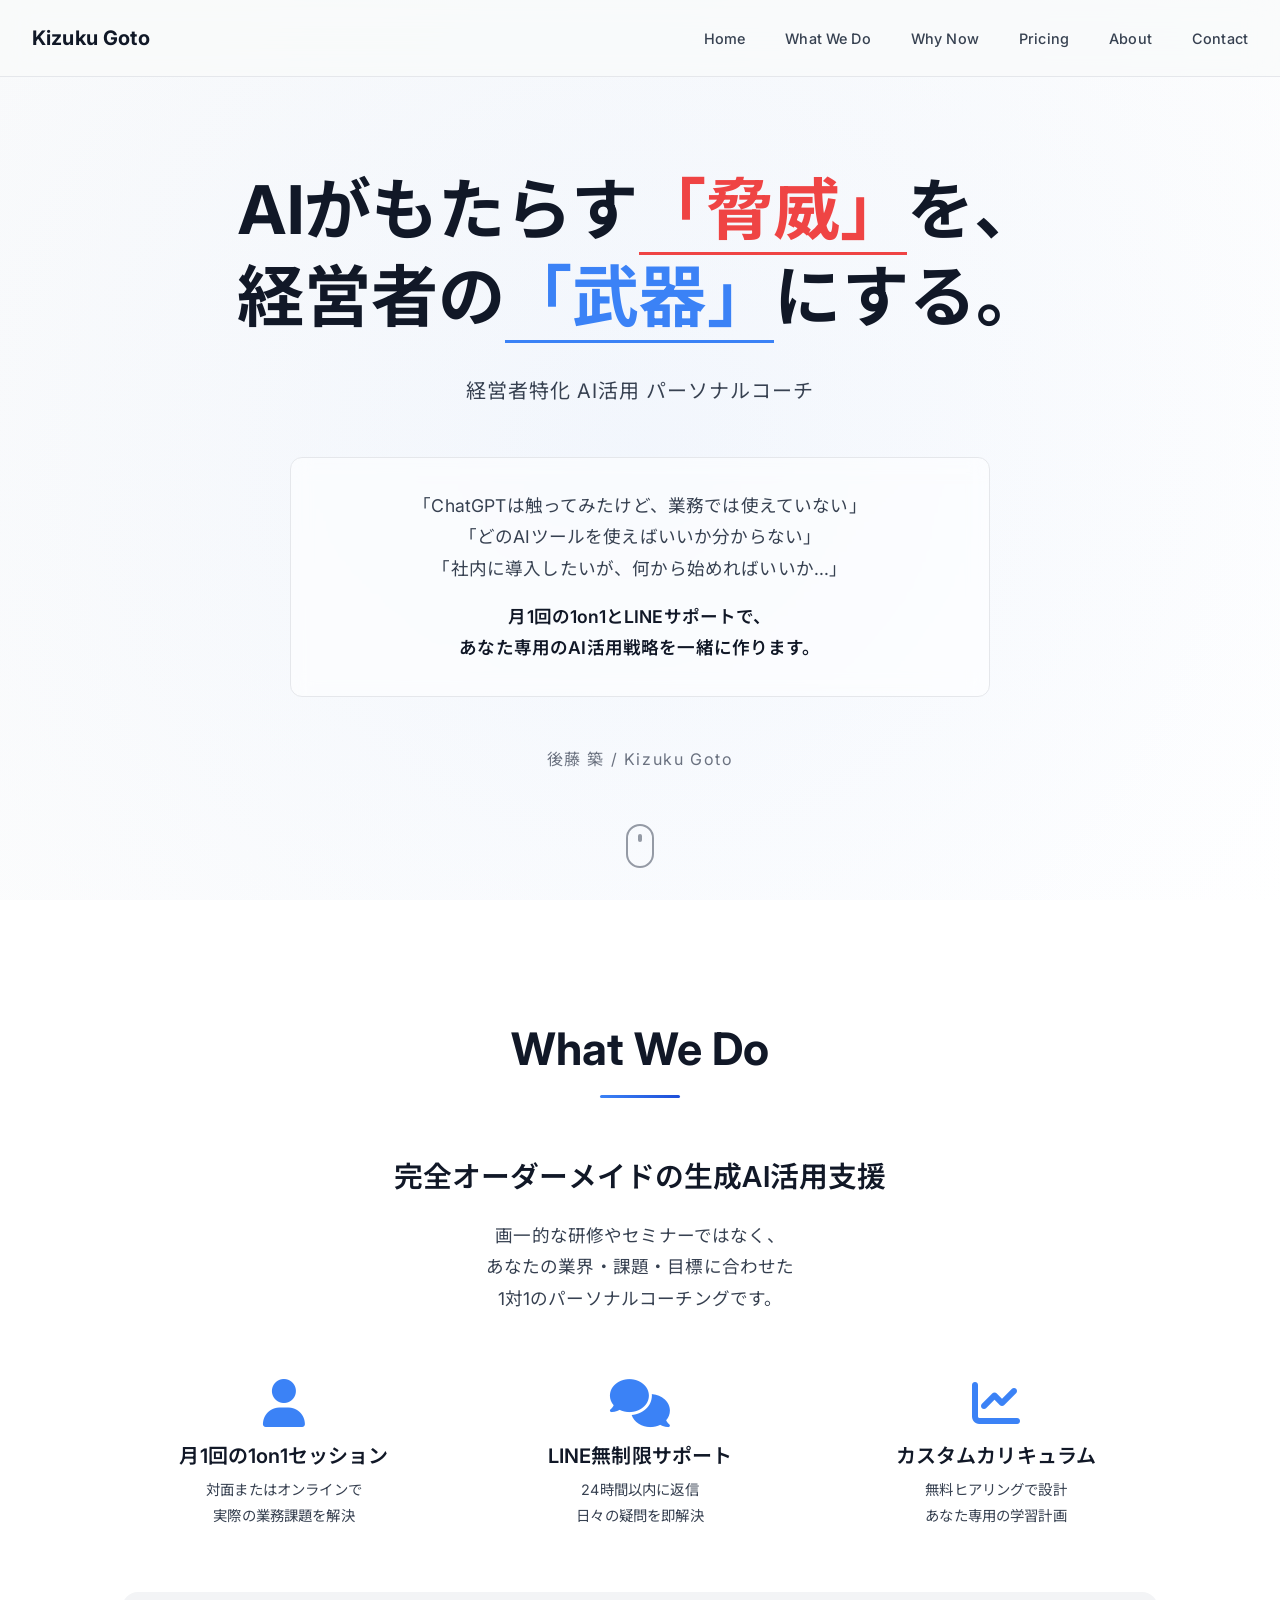
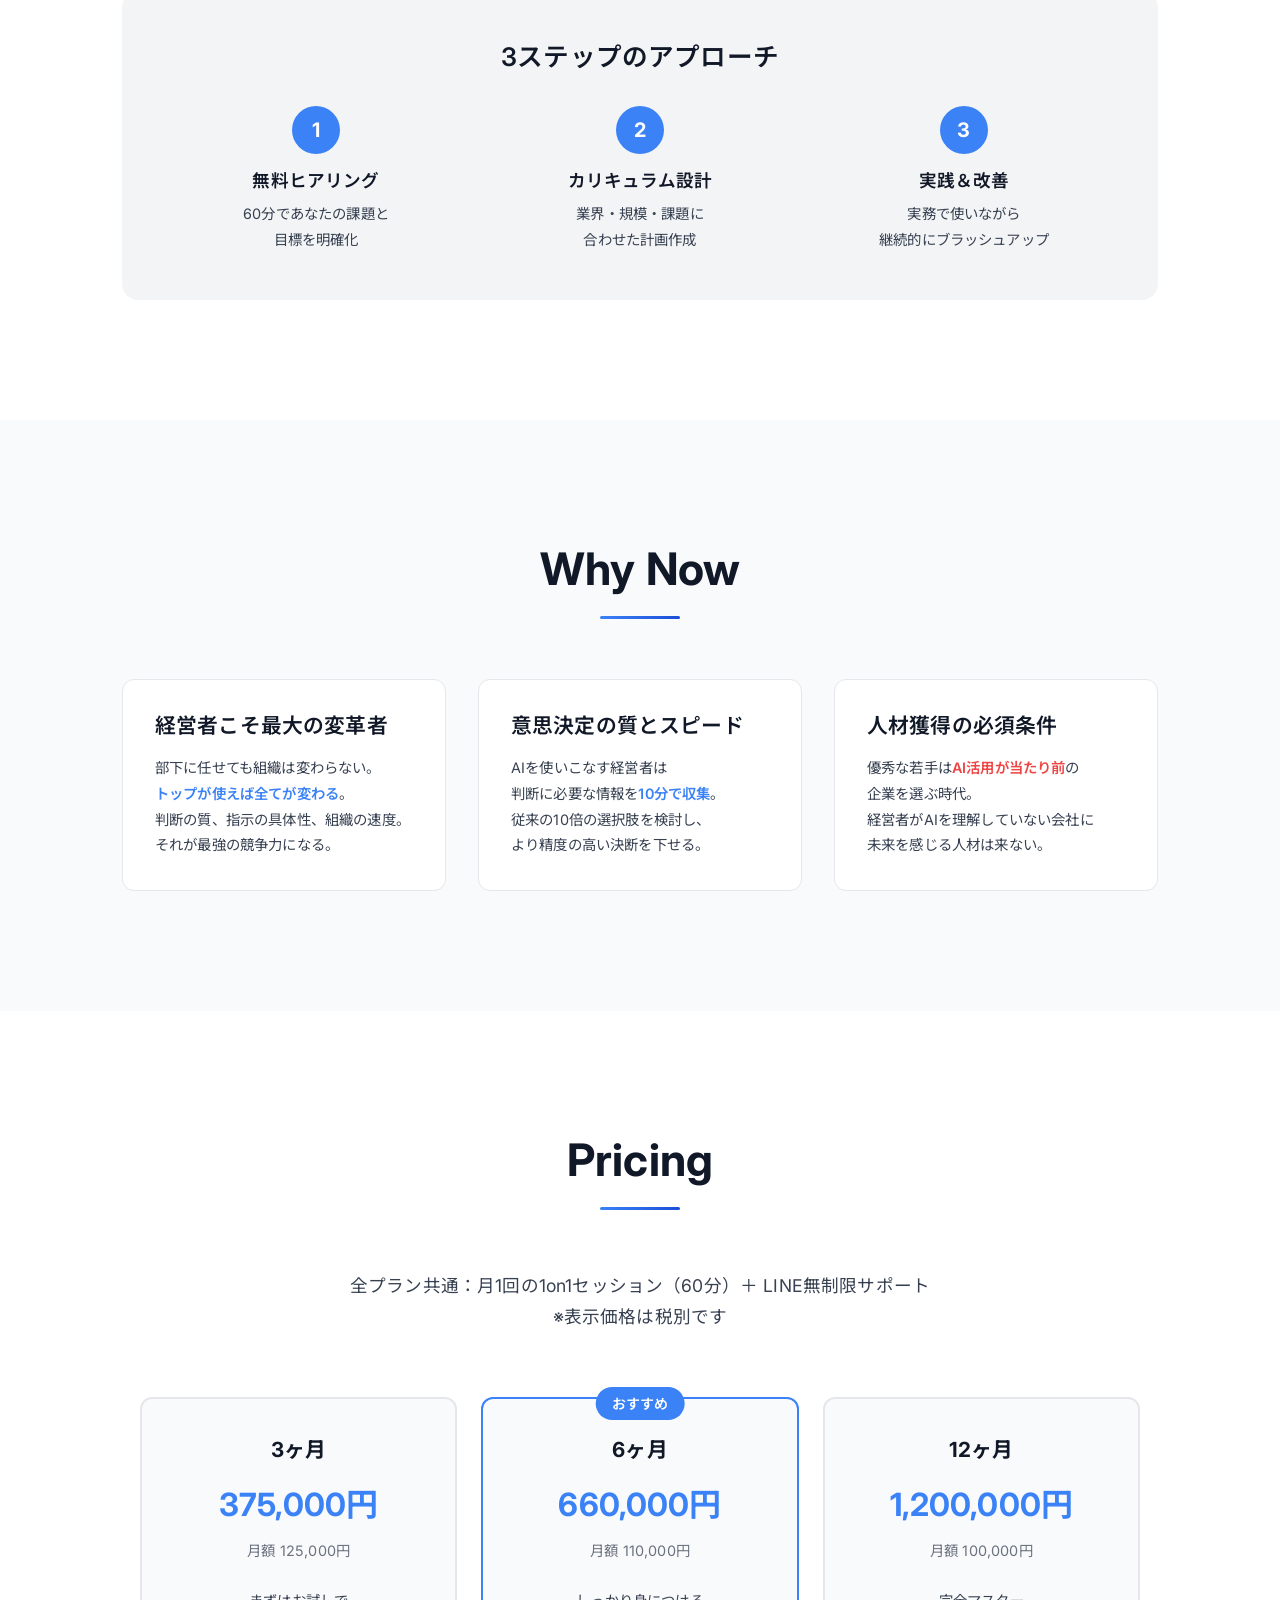
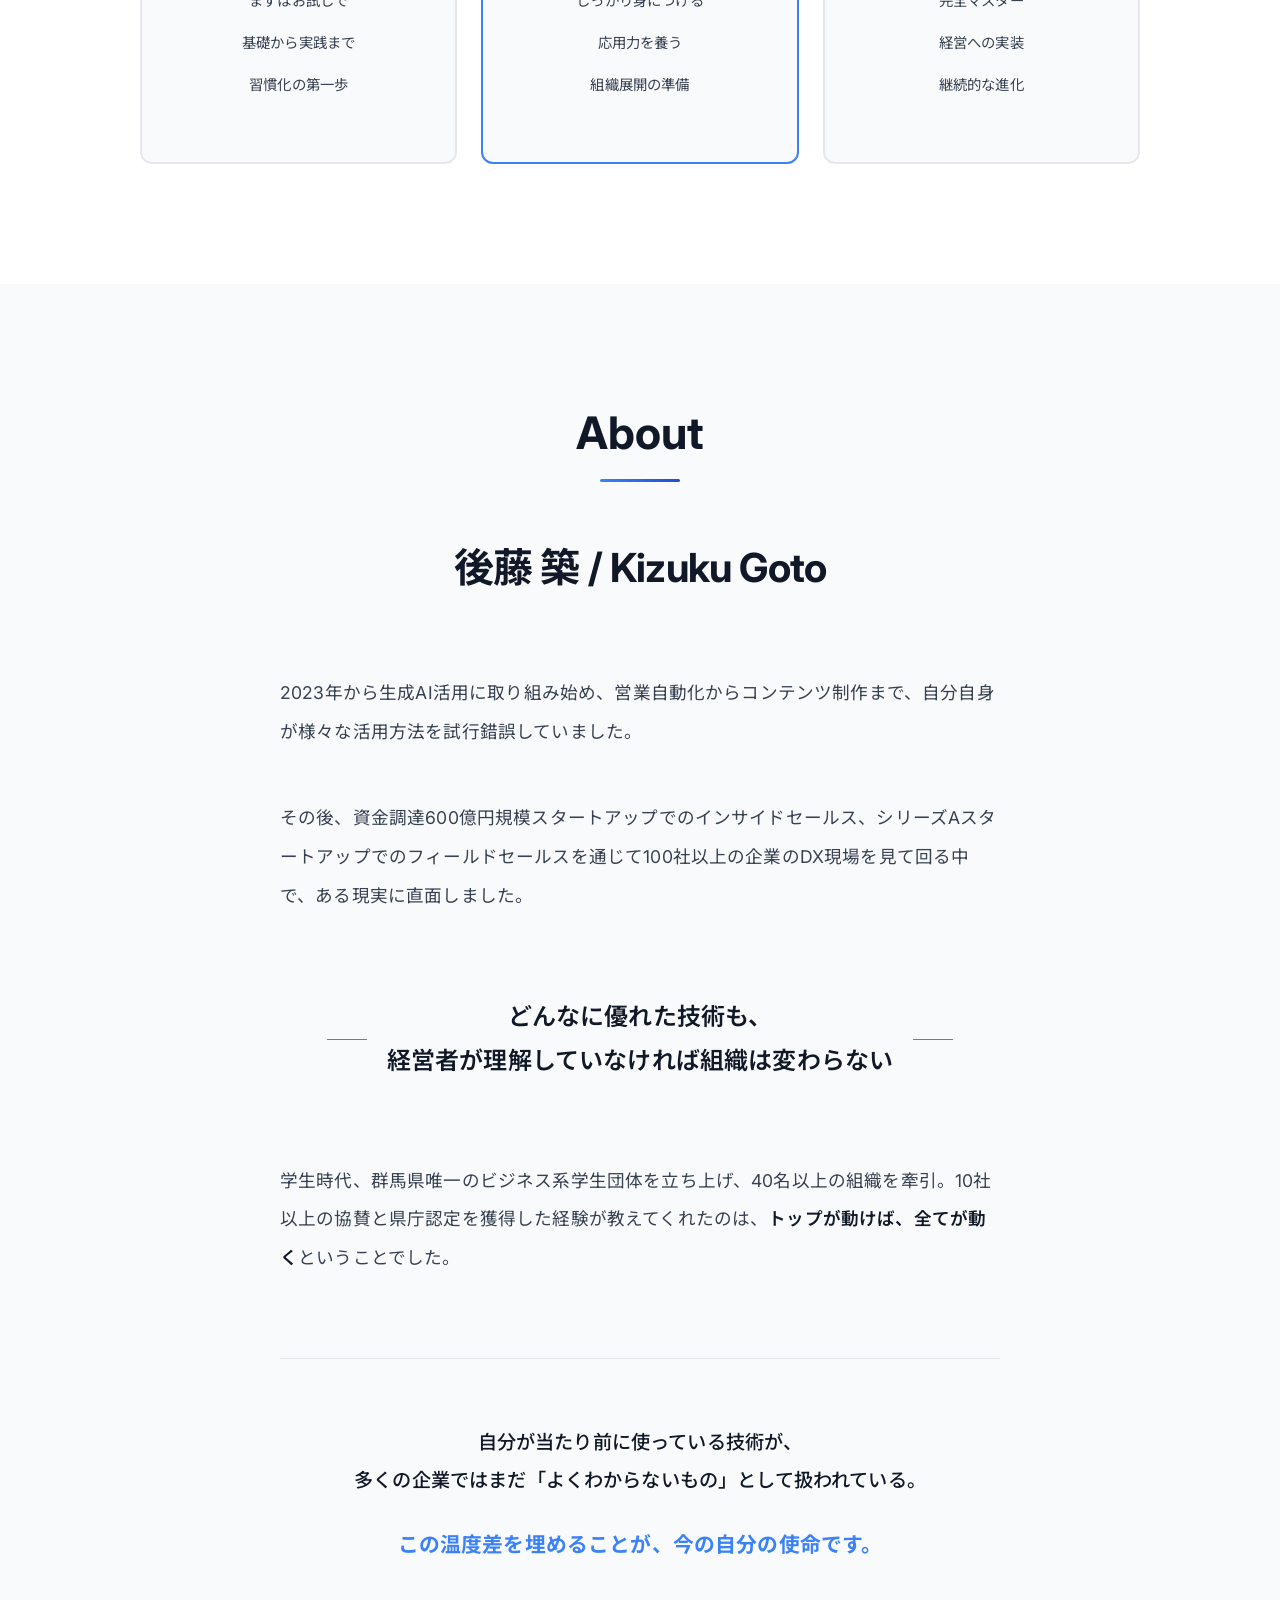
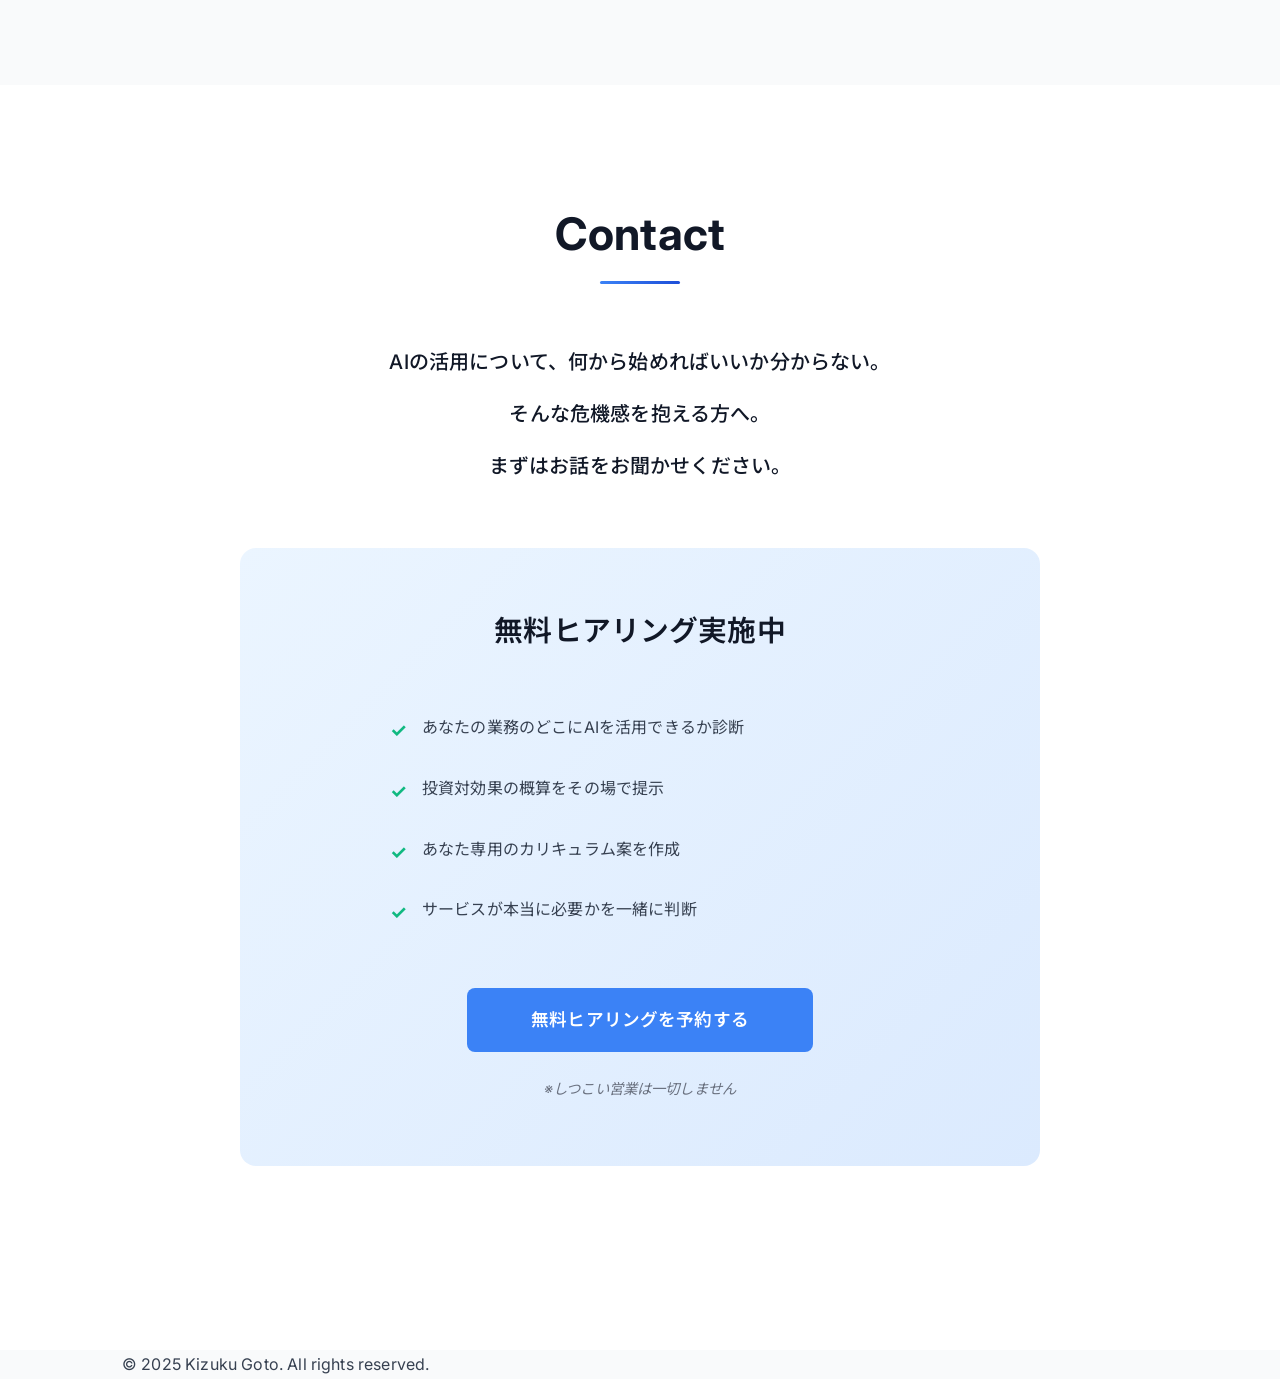
==== index.html @ 98573356 "Update index.html" ====
<!DOCTYPE html>
<html lang="ja">
<head>
    <meta charset="UTF-8">
    <meta name="viewport" content="width=device-width, initial-scale=1.0">
    <meta name="description" content="経営者特化の生成AI活用パーソナルコーチング。月1回の1on1とLINEサポートで、AIを使いこなす経営者へ。">
    <meta name="keywords" content="生成AI,AI活用,経営者,コーチング,ChatGPT,Claude,Gemini">
    <meta name="author" content="後藤築">
    
    <meta property="og:title" content="Kizuku Goto | 経営者特化 AI活用パーソナルコーチ">
    <meta property="og:description" content="AIがもたらす「脅威」を、経営者の「武器」にする。">
    <meta property="og:type" content="website">
    
    <title>Kizuku Goto | 経営者特化 AI活用パーソナルコーチ</title>
    
    <link rel="preconnect" href="https://fonts.googleapis.com">
    <link rel="preconnect" href="https://fonts.gstatic.com" crossorigin>
    <link rel="preconnect" href="https://cdnjs.cloudflare.com">
    
    <link href="https://fonts.googleapis.com/css2?family=Inter:wght@400;500;600;700&family=Noto+Sans+JP:wght@400;500;700&display=swap" rel="stylesheet">
    <link rel="stylesheet" href="https://cdnjs.cloudflare.com/ajax/libs/font-awesome/6.5.2/css/all.min.css">
    
    <style>
        /* ===========================
            CSS Variables
        =========================== */
        :root {
            /* Colors */
            --color-bg-primary: #F9FAFB;
            --color-bg-secondary: #FFFFFF;
            --color-bg-tertiary: #F3F4F6;
            --color-text-primary: #111827;
            --color-text-secondary: #374151;
            --color-text-muted: #6B7280;
            --color-border: #E5E7EB;
            --color-accent: #3B82F6;
            --color-accent-dark: #1D4ED8;
            --color-danger: #EF4444;
            --color-success: #10B981;
            
            /* Spacing */
            --space-unit: 8px;
            --space-xs: calc(var(--space-unit) * 0.5);
            --space-sm: var(--space-unit);
            --space-md: calc(var(--space-unit) * 2);
            --space-lg: calc(var(--space-unit) * 3);
            --space-xl: calc(var(--space-unit) * 4);
            --space-2xl: calc(var(--space-unit) * 6);
            --space-3xl: calc(var(--space-unit) * 8);
            --space-4xl: calc(var(--space-unit) * 10);
            --space-5xl: calc(var(--space-unit) * 15);
            
            /* Typography */
            --font-primary: 'Inter', 'Noto Sans JP', sans-serif;
            --font-size-xs: 0.875rem;
            --font-size-sm: 0.9rem;
            --font-size-base: 1rem;
            --font-size-lg: 1.1rem;
            --font-size-xl: 1.25rem;
            --font-size-2xl: 1.5rem;
            --font-size-3xl: 2rem;
            --font-size-4xl: 2.8rem;
            
            /* Effects */
            --shadow-sm: 0 1px 2px 0 rgba(0, 0, 0, 0.05);
            --shadow-md: 0 4px 6px -1px rgba(0, 0, 0, 0.1), 0 2px 4px -2px rgba(0, 0, 0, 0.1);
            --shadow-lg: 0 10px 15px -3px rgba(0, 0, 0, 0.1), 0 4px 6px -4px rgba(0, 0, 0, 0.1);
            --transition-base: 0.3s cubic-bezier(0.4, 0, 0.2, 1);
            --transition-slow: 0.6s cubic-bezier(0.4, 0, 0.2, 1);
            
            /* Layout */
            --container-max: 1280px;
            --container-content: 1100px;
            --container-narrow: 800px;
            --nav-height: 70px;
        }

        /* ===========================
            Reset & Base
        =========================== */
        *,
        *::before,
        *::after {
            margin: 0;
            padding: 0;
            box-sizing: border-box;
        }

        html {
            scroll-behavior: smooth;
            scroll-padding-top: var(--nav-height);
            -webkit-text-size-adjust: 100%;
        }

        body {
            font-family: var(--font-primary);
            font-weight: 400;
            color: var(--color-text-secondary);
            background: var(--color-bg-primary);
            line-height: 1.8;
            letter-spacing: 0.01em;
            overflow-x: hidden;
            -webkit-font-smoothing: antialiased;
            -moz-osx-font-smoothing: grayscale;
        }

        ::selection {
            background: var(--color-accent);
            color: var(--color-bg-secondary);
        }

        /* Scrollbar */
        @supports (scrollbar-width: thin) {
            * {
                scrollbar-width: thin;
                scrollbar-color: var(--color-text-muted) var(--color-bg-tertiary);
            }
        }

        ::-webkit-scrollbar {
            width: 8px;
        }

        ::-webkit-scrollbar-track {
            background: var(--color-bg-tertiary);
        }

        ::-webkit-scrollbar-thumb {
            background: var(--color-text-muted);
            border-radius: 4px;
        }

        /* ===========================
            Typography
        =========================== */
        h1, h2, h3, h4, h5, h6 {
            font-weight: 700;
            color: var(--color-text-primary);
            line-height: 1.3;
        }

        /* ===========================
            Layout Components
        =========================== */
        .container {
            max-width: var(--container-content);
            margin: 0 auto;
            padding: 0 var(--space-xl);
        }

        .container--narrow {
            max-width: var(--container-narrow);
        }

        .section {
            padding: var(--space-5xl) 0;
            position: relative;
        }

        .section--alt {
            background-color: var(--color-bg-secondary);
        }

        .section__title {
            font-size: var(--font-size-4xl);
            text-align: center;
            margin-bottom: var(--space-4xl);
            position: relative;
        }

        .section__title::after {
            content: '';
            position: absolute;
            bottom: -20px;
            left: 50%;
            transform: translateX(-50%);
            width: 80px;
            height: 3px;
            background: linear-gradient(to right, var(--color-accent), var(--color-accent-dark));
            border-radius: 2px;
        }

        /* ===========================
            Navigation
        =========================== */
        .nav {
            position: fixed;
            top: 0;
            width: 100%;
            background: rgba(249, 250, 251, 0.8);
            backdrop-filter: blur(16px);
            -webkit-backdrop-filter: blur(16px);
            z-index: 1000;
            border-bottom: 1px solid var(--color-border);
            transition: all var(--transition-base);
            padding: calc(var(--space-unit) * 2.5) 0;
        }

        .nav--scrolled {
            box-shadow: var(--shadow-md);
            background: rgba(255, 255, 255, 0.85);
        }

        .nav__container {
            max-width: var(--container-max);
            margin: 0 auto;
            padding: 0 var(--space-xl);
            display: flex;
            justify-content: space-between;
            align-items: center;
        }

        .nav__logo {
            font-size: var(--font-size-xl);
            font-weight: 700;
            color: var(--color-text-primary);
        }

        .nav__links {
            display: flex;
            gap: calc(var(--space-unit) * 5);
            list-style: none;
        }

        .nav__link {
            color: var(--color-text-secondary);
            text-decoration: none;
            font-size: var(--font-size-sm);
            font-weight: 500;
            position: relative;
            transition: color var(--transition-base);
        }

        .nav__link:hover,
        .nav__link:focus {
            color: var(--color-accent);
        }

        .nav__link::after {
            content: '';
            position: absolute;
            bottom: -5px;
            left: 0;
            width: 0;
            height: 2px;
            background: var(--color-accent);
            transition: width var(--transition-base);
        }

        .nav__link:hover::after,
        .nav__link:focus::after {
            width: 100%;
        }

        /* Mobile Menu */
        .nav__toggle {
            display: none;
            flex-direction: column;
            gap: 5px;
            background: none;
            border: none;
            cursor: pointer;
            padding: 4px;
            z-index: 1001;
        }

        .nav__toggle-bar {
            width: 24px;
            height: 2px;
            background: var(--color-text-primary);
            transition: all var(--transition-base);
        }

        .nav__toggle--active .nav__toggle-bar:nth-child(1) {
            transform: rotate(45deg) translate(5px, 5px);
        }

        .nav__toggle--active .nav__toggle-bar:nth-child(2) {
            opacity: 0;
        }

        .nav__toggle--active .nav__toggle-bar:nth-child(3) {
            transform: rotate(-45deg) translate(6px, -6px);
        }

        .mobile-menu {
            position: fixed;
            top: 0;
            right: -100%;
            width: 100%;
            height: 100vh;
            background: var(--color-bg-secondary);
            transition: right 0.4s var(--transition-base);
            display: flex;
            align-items: center;
            justify-content: center;
            z-index: 999;
        }

        .mobile-menu--active {
            right: 0;
        }

        .mobile-menu__list {
            list-style: none;
            text-align: center;
        }

        .mobile-menu__item {
            margin: var(--space-xl) 0;
        }

        .mobile-menu__link {
            color: var(--color-text-primary);
            text-decoration: none;
            font-size: 1.8rem;
            font-weight: 500;
            padding: var(--space-sm) var(--space-md);
        }

        /* ===========================
            Hero Section
        =========================== */
        .hero {
            min-height: 100vh;
            display: flex;
            align-items: center;
            justify-content: center;
            padding: var(--space-5xl) var(--space-xl) var(--space-4xl);
            background: linear-gradient(135deg, var(--color-bg-primary) 0%, var(--color-bg-secondary) 100%);
            position: relative;
            overflow: hidden;
        }

        .hero::before {
            content: '';
            position: absolute;
            top: 50%;
            left: 50%;
            width: 150vw;
            height: 150vw;
            background: radial-gradient(circle, rgba(59, 130, 246, 0.05) 0%, transparent 60%);
            transform: translate(-50%, -50%);
            animation: pulse 15s ease-in-out infinite;
            pointer-events: none;
        }

        @keyframes pulse {
            0%, 100% {
                transform: translate(-50%, -50%) scale(1);
                opacity: 1;
            }
            50% {
                transform: translate(-50%, -50%) scale(1.1);
                opacity: 0.7;
            }
        }

        .hero__content {
            text-align: center;
            max-width: 900px;
            z-index: 1;
        }

        .hero__title {
            font-size: clamp(2.5rem, 6vw, 4.2rem);
            margin-bottom: var(--space-xl);
            word-break: keep-all;
        }
        
        .no-break {
            white-space: nowrap;
            display: inline-block;
        }

        .hero__title-highlight {
            position: relative;
            display: inline-block;
        }

        .hero__title-highlight--threat {
            color: var(--color-danger);
        }

        .hero__title-highlight--weapon {
            color: var(--color-accent);
        }

        .hero__title-highlight::after {
            content: '';
            position: absolute;
            bottom: -2px;
            left: 0;
            right: 0;
            height: 3px;
            background: currentColor;
            transform: scaleX(0);
            transform-origin: left;
            transition: transform var(--transition-slow) 0.5s;
        }

        .hero__content--animate .hero__title-highlight::after {
            transform: scaleX(1);
        }

        .hero__subtitle {
            font-size: var(--font-size-xl);
            font-weight: 400;
            color: var(--color-text-secondary);
            margin-bottom: var(--space-2xl);
            letter-spacing: 0.05em;
        }

        .hero__description {
            margin: var(--space-2xl) auto;
            padding: var(--space-xl);
            background: rgba(255, 255, 255, 0.5);
            backdrop-filter: blur(10px);
            border-radius: 12px;
            border: 1px solid var(--color-border);
            max-width: 700px;
        }

        .hero__description p {
            font-size: var(--font-size-lg);
            line-height: 1.8;
            margin-bottom: var(--space-md);
        }

        .hero__description p:last-child {
            margin-bottom: 0;
            font-weight: 600;
            color: var(--color-text-primary);
        }

        .hero__name {
            display: block;
            font-size: var(--font-size-base);
            font-weight: 400;
            color: var(--color-text-muted);
            letter-spacing: 0.1em;
            margin-top: var(--space-2xl);
        }

        .scroll-indicator {
            position: absolute;
            bottom: var(--space-xl);
            left: 50%;
            transform: translateX(-50%);
            cursor: pointer;
            opacity: 0.7;
            transition: opacity var(--transition-base);
        }

        .scroll-indicator:hover {
            opacity: 1;
        }

        .scroll-indicator__mouse {
            width: 28px;
            height: 44px;
            border: 2px solid var(--color-text-muted);
            border-radius: 14px;
            position: relative;
        }

        .scroll-indicator__wheel {
            width: 4px;
            height: 8px;
            background: var(--color-text-muted);
            border-radius: 2px;
            position: absolute;
            top: 8px;
            left: 50%;
            transform: translateX(-50%);
            animation: scroll-wheel 2.2s infinite ease-out;
        }

        @keyframes scroll-wheel {
            0% {
                transform: translate(-50%, 0);
                opacity: 1;
            }
            70% {
                transform: translate(-50%, 15px);
                opacity: 0;
            }
            100% {
                opacity: 0;
            }
        }

        /* ===========================
            Service Components
        =========================== */
        .service-grid {
            display: grid;
            grid-template-columns: repeat(3, 1fr);
            gap: var(--space-xl);
        }

        .service-item {
            text-align: center;
        }

        .service-item__icon {
            font-size: 3rem;
            color: var(--color-accent);
            margin-bottom: var(--space-md);
        }

        .service-item__title {
            font-size: var(--font-size-xl);
            font-weight: 600;
            color: var(--color-text-primary);
            margin-bottom: var(--space-sm);
        }

        .service-item__text {
            font-size: var(--font-size-sm);
            color: var(--color-text-secondary);
        }

        /* ===========================
            Card Components
        =========================== */
        .card {
            background: var(--color-bg-secondary);
            padding: var(--space-xl);
            border-radius: 12px;
            border: 1px solid var(--color-border);
            transition: all var(--transition-base);
        }

        .card:hover {
            transform: translateY(-5px);
            box-shadow: var(--shadow-md);
        }

        .card__title {
            font-size: 1.3rem;
            font-weight: 600;
            color: var(--color-text-primary);
            margin-bottom: var(--space-md);
        }

        .card__text {
            font-size: var(--font-size-sm);
            line-height: 1.8;
        }

        /* ===========================
            Button Components
        =========================== */
        .btn {
            display: inline-block;
            padding: var(--space-md) calc(var(--space-unit) * 5);
            background: var(--color-accent);
            color: var(--color-bg-secondary);
            text-decoration: none;
            font-size: var(--font-size-lg);
            font-weight: 600;
            letter-spacing: 0.02em;
            border-radius: 8px;
            transition: all var(--transition-base);
            border: 1px solid transparent;
            cursor: pointer;
        }

        .btn:hover,
        .btn:focus {
            background: var(--color-accent-dark);
            transform: translateY(-2px);
            box-shadow: var(--shadow-md);
        }

        .btn--secondary {
            background: transparent;
            border-color: var(--color-border);
            color: var(--color-text-secondary);
            font-size: var(--font-size-base);
            padding: calc(var(--space-unit) * 1.5) var(--space-xl);
        }

        .btn--secondary:hover,
        .btn--secondary:focus {
            background: var(--color-bg-tertiary);
            color: var(--color-text-primary);
            border-color: var(--color-bg-tertiary);
            box-shadow: none;
        }

        /* ===========================
            Specific Sections
        =========================== */
        
        /* What We Do */
        .intro-text {
            text-align: center;
            max-width: var(--container-narrow);
            margin: 0 auto var(--space-3xl);
        }

        .intro-text__title {
            font-size: 1.8rem;
            font-weight: 600;
            color: var(--color-text-primary);
            margin-bottom: var(--space-lg);
        }

        .intro-text__description {
            font-size: var(--font-size-lg);
            line-height: 1.8;
            color: var(--color-text-secondary);
        }

        .approach-box {
            background: var(--color-bg-tertiary);
            padding: var(--space-2xl);
            border-radius: 16px;
            margin-top: var(--space-3xl);
        }

        .approach-box__title {
            font-size: 1.6rem;
            font-weight: 600;
            color: var(--color-text-primary);
            text-align: center;
            margin-bottom: var(--space-xl);
        }

        .step {
            display: flex;
            flex-direction: column;
            align-items: center;
            text-align: center;
        }

        .step__number {
            width: 48px;
            height: 48px;
            background: var(--color-accent);
            color: white;
            border-radius: 50%;
            display: flex;
            align-items: center;
            justify-content: center;
            font-weight: 700;
            font-size: var(--font-size-xl);
            margin-bottom: var(--space-md);
        }

        .step__title {
            font-size: var(--font-size-lg);
            font-weight: 600;
            color: var(--color-text-primary);
            margin-bottom: var(--space-sm);
        }

        .step__text {
            font-size: var(--font-size-sm);
            color: var(--color-text-secondary);
        }

        /* Why Now */
        .card--highlight .highlight {
            color: var(--color-accent);
            font-weight: 600;
        }

        .card--highlight .warning {
            color: var(--color-danger);
            font-weight: 600;
        }

        /* Pricing */
        .pricing-grid {
            display: grid;
            grid-template-columns: repeat(3, 1fr);
            gap: var(--space-lg);
            max-width: 1000px;
            margin: 0 auto;
        }

        .pricing-card {
            background: var(--color-bg-primary);
            border: 2px solid var(--color-border);
            border-radius: 12px;
            padding: var(--space-xl);
            text-align: center;
            transition: all var(--transition-base);
            position: relative;
        }

        .pricing-card--featured {
            border-color: var(--color-accent);
            transform: scale(1.05);
        }

        .pricing-card--featured::before {
            content: 'おすすめ';
            position: absolute;
            top: -12px;
            left: 50%;
            transform: translateX(-50%);
            background: var(--color-accent);
            color: white;
            padding: 4px 16px;
            border-radius: 20px;
            font-size: var(--font-size-xs);
            font-weight: 600;
        }

        .pricing-card:hover {
            transform: translateY(-5px);
            box-shadow: var(--shadow-lg);
        }

        .pricing-card--featured:hover {
            transform: scale(1.05) translateY(-5px);
        }

        .pricing-card__duration {
            font-size: 1.3rem;
            font-weight: 700;
            color: var(--color-text-primary);
            margin-bottom: var(--space-sm);
        }

        .pricing-card__price {
            font-size: var(--font-size-3xl);
            font-weight: 700;
            color: var(--color-accent);
            margin-bottom: var(--space-sm);
        }

        .pricing-card__price-sub {
            font-size: var(--font-size-sm);
            color: var(--color-text-muted);
            font-weight: 400;
            display: block;
            margin-top: var(--space-xs);
        }

        .pricing-card__features {
            list-style: none;
            margin: var(--space-md) 0 var(--space-lg);
        }

        .pricing-card__feature {
            padding: var(--space-sm) 0;
            font-size: var(--font-size-sm);
            color: var(--color-text-secondary);
        }

/* ===========================
    About Section - 洗練版
=========================== */
#about {
    background: var(--color-bg-primary);
}

.about-wrapper {
    max-width: 720px;
    margin: 0 auto;
}

/* ヘッダー部分 */
.about-header {
    text-align: center;
    margin-bottom: var(--space-4xl);
}

.about-header__name {
    font-size: 2.5rem;
    font-weight: 700;
    color: var(--color-text-primary);
    margin-bottom: var(--space-sm);
    letter-spacing: -0.02em;
}

.about-header__title {
    font-size: 1rem;
    font-weight: 400;
    color: var(--color-accent);
    letter-spacing: 0.05em;
}

/* ストーリー部分 */
.about-story {
    position: relative;
}

.about-story__text {
    font-size: 1.1rem;
    line-height: 2.2;
    color: var(--color-text-secondary);
    margin-bottom: var(--space-2xl);
    font-weight: 400;
}

/* キーメッセージ */
.about-key-message {
    margin: var(--space-4xl) 0;
    padding: 0;
    text-align: center;
}

.about-key-message__text {
    font-size: 1.5rem;
    font-weight: 600;
    color: var(--color-text-primary);
    line-height: 1.8;
    position: relative;
    display: inline-block;
}

.about-key-message__text::before,
.about-key-message__text::after {
    content: '';
    position: absolute;
    width: 40px;
    height: 1px;
    background: var(--color-accent);
    top: 50%;
}

.about-key-message__text::before {
    left: -60px;
}

.about-key-message__text::after {
    right: -60px;
}

/* ハイライト */
.about-story__highlight {
    font-weight: 600;
    color: var(--color-text-primary);
}

/* ミッション */
.about-mission {
    margin-top: var(--space-4xl);
    padding-top: var(--space-3xl);
    border-top: 1px solid var(--color-border);
    text-align: center;
}

.about-mission__text {
    font-size: 1.2rem;
    line-height: 2;
    color: var(--color-text-primary);
    font-weight: 500;
}

.about-mission__emphasis {
    display: block;
    margin-top: var(--space-lg);
    font-size: 1.3rem;
    font-weight: 700;
    color: var(--color-accent);
}

/* モバイル対応 */
@media (max-width: 768px) {
    .about-header__name {
        font-size: 2rem;
    }
    
    .about-key-message__text {
        font-size: 1.2rem;
    }
    
    .about-key-message__text::before,
    .about-key-message__text::after {
        display: none;
    }
    
    .about-mission__text {
        font-size: 1.05rem;
    }
}



/* ===========================
    Contact Section - 修正版
=========================== */
#contact {
    background: var(--color-bg-secondary);
}

.contact-wrapper {
    max-width: 800px;
    margin: 0 auto;
    text-align: center;
}

/* イントロテキスト */
.contact-intro {
    margin-bottom: var(--space-3xl);
}

.contact-intro__text {
    font-size: var(--font-size-xl);
    line-height: 1.8;
    color: var(--color-text-primary);
    font-weight: 500;
    margin-bottom: var(--space-md);
}

/* CTAボックス */
.contact-cta {
    background: linear-gradient(135deg, #EBF5FF 0%, #DBEAFE 100%);
    padding: var(--space-3xl);
    border-radius: 16px;
    margin-bottom: var(--space-3xl);
}

.contact-cta__title {
    font-size: 1.8rem;
    font-weight: 600;
    color: var(--color-text-primary);
    margin-bottom: var(--space-2xl);
}

.contact-cta__list {
    list-style: none;
    max-width: 500px;
    margin: 0 auto var(--space-2xl);
    text-align: left;
}

.contact-cta__item {
    padding: var(--space-md) 0 var(--space-md) 2rem;
    font-size: var(--font-size-base);
    position: relative;
    color: var(--color-text-secondary);
}

.contact-cta__item::before {
    content: '✓';
    position: absolute;
    left: 0;
    color: var(--color-success);
    font-weight: bold;
    font-size: 1.2rem;
}

.contact-cta__button {
    display: inline-block;
    padding: var(--space-md) var(--space-3xl);
    background: var(--color-accent);
    color: white;
    text-decoration: none;
    font-size: var(--font-size-lg);
    font-weight: 600;
    border-radius: 8px;
    transition: all var(--transition-base);
    margin-bottom: var(--space-lg);
}

.contact-cta__button:hover {
    background: var(--color-accent-dark);
    transform: translateY(-2px);
    box-shadow: var(--shadow-md);
}

.contact-cta__note {
    font-size: var(--font-size-sm);
    color: var(--color-text-muted);
    font-style: italic;
}



/* レスポンシブ */
@media (max-width: 768px) {
    .contact-cta {
        padding: var(--space-2xl);
    }
    
    .contact-cta__title {
        font-size: 1.5rem;
    }
    
    .contact-intro__text {
        font-size: var(--font-size-lg);
    }
}


        /* ===========================
            Animations
        =========================== */
        .fade-in {
            opacity: 0;
            transform: translateY(20px);
            transition: opacity 0.8s var(--transition-base), 
                        transform 0.8s var(--transition-base);
        }

        .fade-in--visible {
            opacity: 1;
            transform: translateY(0);
        }

        /* ===========================
            Responsive Design
        =========================== */
        @media (max-width: 768px) {
            :root {
                --nav-height: 60px;
            }
            
            .container {
                padding: 0 var(--space-lg);
            }
            
            .section {
                padding: var(--space-4xl) 0;
            }
            
            .nav__links {
                display: none;
            }
            
            .nav__toggle {
                display: flex;
            }
            
            .hero__title {
                font-size: clamp(2rem, 8vw, 2.5rem);
            }
            
            .section__title {
                font-size: var(--font-size-3xl);
                margin-bottom: var(--space-2xl);
            }
            
            .service-grid,
            .pricing-grid,
            .contact-grid {
                grid-template-columns: 1fr;
                gap: var(--space-lg);
            }
            
            .pricing-card--featured {
                transform: scale(1);
            }
        }

        @media (max-width: 480px) {
            .container {
                padding: 0 var(--space-md);
            }
            
            .section {
                padding: var(--space-3xl) 0;
            }
            
            .hero {
                min-height: 90vh;
                padding-left: var(--space-md);
                padding-right: var(--space-md);
            }
            
            .hero__title {
                font-size: 1.9rem;
            }
            
            .section__title {
                font-size: 1.8rem;
            }
            
            .btn {
                font-size: var(--font-size-base);
                padding: calc(var(--space-unit) * 1.5) var(--space-lg);
            }
        }

        /* Print styles */
        @media print {
            .nav,
            .scroll-indicator,
            .mobile-menu {
                display: none;
            }
            
            .section {
                page-break-inside: avoid;
            }
        }
    </style>
</head>
<body>
    <nav class="nav" id="navbar" role="navigation" aria-label="メインナビゲーション">
        <div class="nav__container">
            <div class="nav__logo">Kizuku Goto</div>
            <ul class="nav__links">
                <li><a href="#home" class="nav__link">Home</a></li>
                <li><a href="#what-we-do" class="nav__link">What We Do</a></li>
                <li><a href="#why-now" class="nav__link">Why Now</a></li>
                <li><a href="#pricing" class="nav__link">Pricing</a></li>
                <li><a href="#about" class="nav__link">About</a></li>
                <li><a href="#contact" class="nav__link">Contact</a></li>
            </ul>
            <button class="nav__toggle" id="menuToggle" aria-label="メニューを開く" aria-expanded="false">
                <span class="nav__toggle-bar"></span>
                <span class="nav__toggle-bar"></span>
                <span class="nav__toggle-bar"></span>
            </button>
        </div>
    </nav>

    <div class="mobile-menu" id="mobileMenu" aria-hidden="true">
        <ul class="mobile-menu__list">
            <li class="mobile-menu__item">
                <a href="#home" class="mobile-menu__link">Home</a>
            </li>
            <li class="mobile-menu__item">
                <a href="#what-we-do" class="mobile-menu__link">What We Do</a>
            </li>
            <li class="mobile-menu__item">
                <a href="#why-now" class="mobile-menu__link">Why Now</a>
            </li>
            <li class="mobile-menu__item">
                <a href="#pricing" class="mobile-menu__link">Pricing</a>
            </li>
            <li class="mobile-menu__item">
                <a href="#about" class="mobile-menu__link">About</a>
            </li>
            <li class="mobile-menu__item">
                <a href="#contact" class="mobile-menu__link">Contact</a>
            </li>
        </ul>
    </div>

    <section class="hero" id="home">
        <div class="hero__content">
            <h1 class="hero__title">
                <span class="no-break">
                    AIがもたらす<span class="hero__title-highlight hero__title-highlight--threat">「脅威」</span>を、
                </span><br>
                <span class="no-break">
                    経営者の<span class="hero__title-highlight hero__title-highlight--weapon">「武器」</span>にする。
                </span>
            </h1>
            <p class="hero__subtitle">
                経営者特化 AI活用 パーソナルコーチ
            </p>
            
            <div class="hero__description fade-in">
                <p>
                    「ChatGPTは触ってみたけど、業務では使えていない」<br>
                    「どのAIツールを使えばいいか分からない」<br>
                    「社内に導入したいが、何から始めればいいか...」
                </p>
                <p>
                    月1回の1on1とLINEサポートで、<br>
                    あなた専用のAI活用戦略を一緒に作ります。
                </p>
            </div>
            
            <p class="hero__name">後藤 築 / Kizuku Goto</p>
        </div>
        <a href="#what-we-do" class="scroll-indicator" aria-label="次のセクションへスクロール">
            <div class="scroll-indicator__mouse">
                <div class="scroll-indicator__wheel"></div>
            </div>
        </a>
    </section>

    <section class="section section--alt" id="what-we-do">
        <div class="container fade-in">
            <h2 class="section__title">What We Do</h2>
            
            <div class="intro-text">
                <h3 class="intro-text__title">完全オーダーメイドの生成AI活用支援</h3>
                <p class="intro-text__description">
                    画一的な研修やセミナーではなく、<br>
                    あなたの業界・課題・目標に合わせた<br>
                    1対1のパーソナルコーチングです。
                </p>
            </div>
            
            <div class="service-grid">
                <div class="service-item fade-in">
                    <i class="service-item__icon fas fa-user"></i>
                    <h4 class="service-item__title">月1回の1on1セッション</h4>
                    <p class="service-item__text">対面またはオンラインで<br>実際の業務課題を解決</p>
                </div>
                <div class="service-item fade-in">
                    <i class="service-item__icon fas fa-comments"></i>
                    <h4 class="service-item__title">LINE無制限サポート</h4>
                    <p class="service-item__text">24時間以内に返信<br>日々の疑問を即解決</p>
                </div>
                <div class="service-item fade-in">
                    <i class="service-item__icon fas fa-chart-line"></i>
                    <h4 class="service-item__title">カスタムカリキュラム</h4>
                    <p class="service-item__text">無料ヒアリングで設計<br>あなた専用の学習計画</p>
                </div>
            </div>
            
            <div class="approach-box fade-in">
                <h3 class="approach-box__title">3ステップのアプローチ</h3>
                <div class="service-grid">
                    <div class="step">
                        <div class="step__number">1</div>
                        <h4 class="step__title">無料ヒアリング</h4>
                        <p class="step__text">60分であなたの課題と<br>目標を明確化</p>
                    </div>
                    <div class="step">
                        <div class="step__number">2</div>
                        <h4 class="step__title">カリキュラム設計</h4>
                        <p class="step__text">業界・規模・課題に<br>合わせた計画作成</p>
                    </div>
                    <div class="step">
                        <div class="step__number">3</div>
                        <h4 class="step__title">実践＆改善</h4>
                        <p class="step__text">実務で使いながら<br>継続的にブラッシュアップ</p>
                    </div>
                </div>
            </div>
        </div>
    </section>

    <section class="section" id="why-now">
        <div class="container fade-in">
            <h2 class="section__title">Why Now</h2>
            
            <div class="service-grid">
                <div class="card card--highlight fade-in">
                    <h3 class="card__title">経営者こそ最大の変革者</h3>
                    <p class="card__text">
                        部下に任せても組織は変わらない。<br>
                        <span class="highlight">トップが使えば全てが変わる</span>。<br>
                        判断の質、指示の具体性、組織の速度。<br>
                        それが最強の競争力になる。
                    </p>
                </div>
                <div class="card card--highlight fade-in">
                    <h3 class="card__title">意思決定の質とスピード</h3>
                    <p class="card__text">
                        AIを使いこなす経営者は<br>
                        判断に必要な情報を<span class="highlight">10分で収集</span>。<br>
                        従来の10倍の選択肢を検討し、<br>
                        より精度の高い決断を下せる。
                    </p>
                </div>
                <div class="card card--highlight fade-in">
                    <h3 class="card__title">人材獲得の必須条件</h3>
                    <p class="card__text">
                        優秀な若手は<span class="warning">AI活用が当たり前</span>の<br>
                        企業を選ぶ時代。<br>
                        経営者がAIを理解していない会社に<br>
                        未来を感じる人材は来ない。
                    </p>
                </div>
            </div>
        </div>
    </section>

    <section class="section section--alt" id="pricing">
        <div class="container fade-in">
            <h2 class="section__title">Pricing</h2>
            
            <div class="intro-text">
                <p class="intro-text__description">
                    全プラン共通：月1回の1on1セッション（60分）＋ LINE無制限サポート<br>
                    ※表示価格は税別です
                </p>
            </div>
            
            <div class="pricing-grid">
                <div class="pricing-card fade-in">
                    <div class="pricing-card__duration">3ヶ月</div>
                    <div class="pricing-card__price">
                        375,000円
                        <span class="pricing-card__price-sub">月額 125,000円</span>
                    </div>
                    <ul class="pricing-card__features">
                        <li class="pricing-card__feature">まずはお試しで</li>
                        <li class="pricing-card__feature">基礎から実践まで</li>
                        <li class="pricing-card__feature">習慣化の第一歩</li>
                    </ul>
                </div>
                
                <div class="pricing-card pricing-card--featured fade-in">
                    <div class="pricing-card__duration">6ヶ月</div>
                    <div class="pricing-card__price">
                        660,000円
                        <span class="pricing-card__price-sub">月額 110,000円</span>
                    </div>
                    <ul class="pricing-card__features">
                        <li class="pricing-card__feature">しっかり身につける</li>
                        <li class="pricing-card__feature">応用力を養う</li>
                        <li class="pricing-card__feature">組織展開の準備</li>
                    </ul>
                </div>
                
                <div class="pricing-card fade-in">
                    <div class="pricing-card__duration">12ヶ月</div>
                    <div class="pricing-card__price">
                        1,200,000円
                        <span class="pricing-card__price-sub">月額 100,000円</span>
                    </div>
                    <ul class="pricing-card__features">
                        <li class="pricing-card__feature">完全マスター</li>
                        <li class="pricing-card__feature">経営への実装</li>
                        <li class="pricing-card__feature">継続的な進化</li>
                    </ul>
                </div>
            </div>
        </div>
    </section>
    
 <section class="section" id="about">
    <div class="container fade-in">
        <h2 class="section__title">About</h2>
        
        <div class="about-wrapper">
            <div class="about-header">
                <h3 class="about-header__name">後藤 築 / Kizuku Goto</h3>
                <p class="about-header__title"></p>
            </div>
            
            <div class="about-story">
                <p class="about-story__text">
                    2023年から生成AI活用に取り組み始め、営業自動化からコンテンツ制作まで、自分自身が様々な活用方法を試行錯誤していました。
                </p>
                
                <p class="about-story__text">
                    その後、資金調達600億円規模スタートアップでのインサイドセールス、シリーズAスタートアップでのフィールドセールスを通じて100社以上の企業のDX現場を見て回る中で、ある現実に直面しました。
                </p>
            </div>
            
            <div class="about-key-message">
                <p class="about-key-message__text">
                    どんなに優れた技術も、<br>
                    経営者が理解していなければ組織は変わらない
                </p>
            </div>
            
            <div class="about-story">
                <p class="about-story__text">
                    学生時代、群馬県唯一のビジネス系学生団体を立ち上げ、40名以上の組織を牽引。10社以上の協賛と県庁認定を獲得した経験が教えてくれたのは、<span class="about-story__highlight">トップが動けば、全てが動く</span>ということでした。
                </p>
            </div>
            
            <div class="about-mission">
                <p class="about-mission__text">
                    自分が当たり前に使っている技術が、<br>
                    多くの企業ではまだ「よくわからないもの」として扱われている。
                    <span class="about-mission__emphasis">この温度差を埋めることが、今の自分の使命です。</span>
                </p>
            </div>
        </div>
    </div>
</section>



    <section class="section section--alt" id="contact">
    <div class="container fade-in">
        <h2 class="section__title">Contact</h2>
        
        <div class="contact-wrapper">
            <div class="contact-intro">
                <p class="contact-intro__text">
                    AIの活用について、何から始めればいいか分からない。
                </p>
                <p class="contact-intro__text">
                    そんな危機感を抱える方へ。
                </p>
                <p class="contact-intro__text">
                    まずはお話をお聞かせください。
                </p>
            </div>
            
            <div class="contact-cta">
                <h3 class="contact-cta__title">無料ヒアリング実施中</h3>
                <ul class="contact-cta__list">
                    <li class="contact-cta__item">あなたの業務のどこにAIを活用できるか診断</li>
                    <li class="contact-cta__item">投資対効果の概算をその場で提示</li>
                    <li class="contact-cta__item">あなた専用のカリキュラム案を作成</li>
                    <li class="contact-cta__item">サービスが本当に必要かを一緒に判断</li>
                </ul>
                <a href="https://calendar.app.google/MWKYZqQSW6HQLhSCA" 
                   target="_blank" 
                   rel="noopener noreferrer" 
                   class="contact-cta__button">
                    無料ヒアリングを予約する
                </a>
                <p class="contact-cta__note">
                    ※しつこい営業は一切しません
                </p>
            </div>
        </div>
    </div>
</section>


    <footer class="footer">
        <div class="container">
            <p class="footer__text">© 2025 Kizuku Goto. All rights reserved.</p>
        </div>
    </footer>

    <script>
        // Optimized JavaScript
        (function() {
            'use strict';

            // Cache DOM elements
            const elements = {
                navbar: document.getElementById('navbar'),
                menuToggle: document.getElementById('menuToggle'),
                mobileMenu: document.getElementById('mobileMenu'),
                mobileLinks: document.querySelectorAll('.mobile-menu__link'),
                heroContent: document.querySelector('.hero__content'),
                fadeElements: document.querySelectorAll('.fade-in')
            };

            // State management
            const state = {
                isMenuOpen: false,
                lastScrollY: 0
            };

            // Utility: Throttle function
            const throttle = (func, wait) => {
                let timeout;
                let lastTime = 0;
                return function(...args) {
                    const now = Date.now();
                    const remaining = wait - (now - lastTime);
                    
                    if (remaining <= 0) {
                        if (timeout) {
                            clearTimeout(timeout);
                            timeout = null;
                        }
                        lastTime = now;
                        func.apply(this, args);
                    } else if (!timeout) {
                        timeout = setTimeout(() => {
                            lastTime = Date.now();
                            timeout = null;
                            func.apply(this, args);
                        }, remaining);
                    }
                };
            };

            // Navigation scroll handler
            const handleScroll = throttle(() => {
                const scrollY = window.scrollY;
                
                if (scrollY > 50) {
                    elements.navbar.classList.add('nav--scrolled');
                } else {
                    elements.navbar.classList.remove('nav--scrolled');
                }
                
                state.lastScrollY = scrollY;
            }, 100);

            // Mobile menu functions
            const toggleMenu = () => {
                state.isMenuOpen = !state.isMenuOpen;
                
                elements.menuToggle.classList.toggle('nav__toggle--active', state.isMenuOpen);
                elements.mobileMenu.classList.toggle('mobile-menu--active', state.isMenuOpen);
                elements.menuToggle.setAttribute('aria-expanded', state.isMenuOpen);
                elements.menuToggle.setAttribute('aria-label', state.isMenuOpen ? 'メニューを閉じる' : 'メニューを開く');
                elements.mobileMenu.setAttribute('aria-hidden', !state.isMenuOpen);
                
                document.body.style.overflow = state.isMenuOpen ? 'hidden' : '';
            };

            const closeMenu = () => {
                if (state.isMenuOpen) {
                    state.isMenuOpen = false;
                    elements.menuToggle.classList.remove('nav__toggle--active');
                    elements.mobileMenu.classList.remove('mobile-menu--active');
                    elements.menuToggle.setAttribute('aria-expanded', 'false');
                    elements.menuToggle.setAttribute('aria-label', 'メニューを開く');
                    elements.mobileMenu.setAttribute('aria-hidden', 'true');
                    document.body.style.overflow = '';
                }
            };

            // Intersection Observer for animations
            const observerOptions = {
                threshold: 0.1,
                rootMargin: '0px 0px -50px 0px'
            };

            const fadeInObserver = new IntersectionObserver((entries) => {
                entries.forEach(entry => {
                    if (entry.isIntersecting) {
                        entry.target.classList.add('fade-in--visible');
                        fadeInObserver.unobserve(entry.target);
                    }
                });
            }, observerOptions);

            // Initialize
            const init = () => {
                // Set up scroll handler
                window.addEventListener('scroll', handleScroll, { passive: true });
                
                // Set up mobile menu
                if (elements.menuToggle) {
                    elements.menuToggle.addEventListener('click', toggleMenu);
                }
                
                // Close menu on link click
                elements.mobileLinks.forEach(link => {
                    link.addEventListener('click', closeMenu);
                });
                
                // Close menu on escape key
                document.addEventListener('keydown', (e) => {
                    if (e.key === 'Escape' && state.isMenuOpen) {
                        closeMenu();
                    }
                });
                
                // Set up fade-in animations
                elements.fadeElements.forEach(el => {
                    fadeInObserver.observe(el);
                });
                
                // Trigger hero animation
                if (elements.heroContent) {
                    setTimeout(() => {
                        elements.heroContent.classList.add('hero__content--animate');
                    }, 500);
                }
            };

            // Run initialization when DOM is ready
            if (document.readyState === 'loading') {
                document.addEventListener('DOMContentLoaded', init);
            } else {
                init();
            }
        })();
    </script>
</body>
</html>
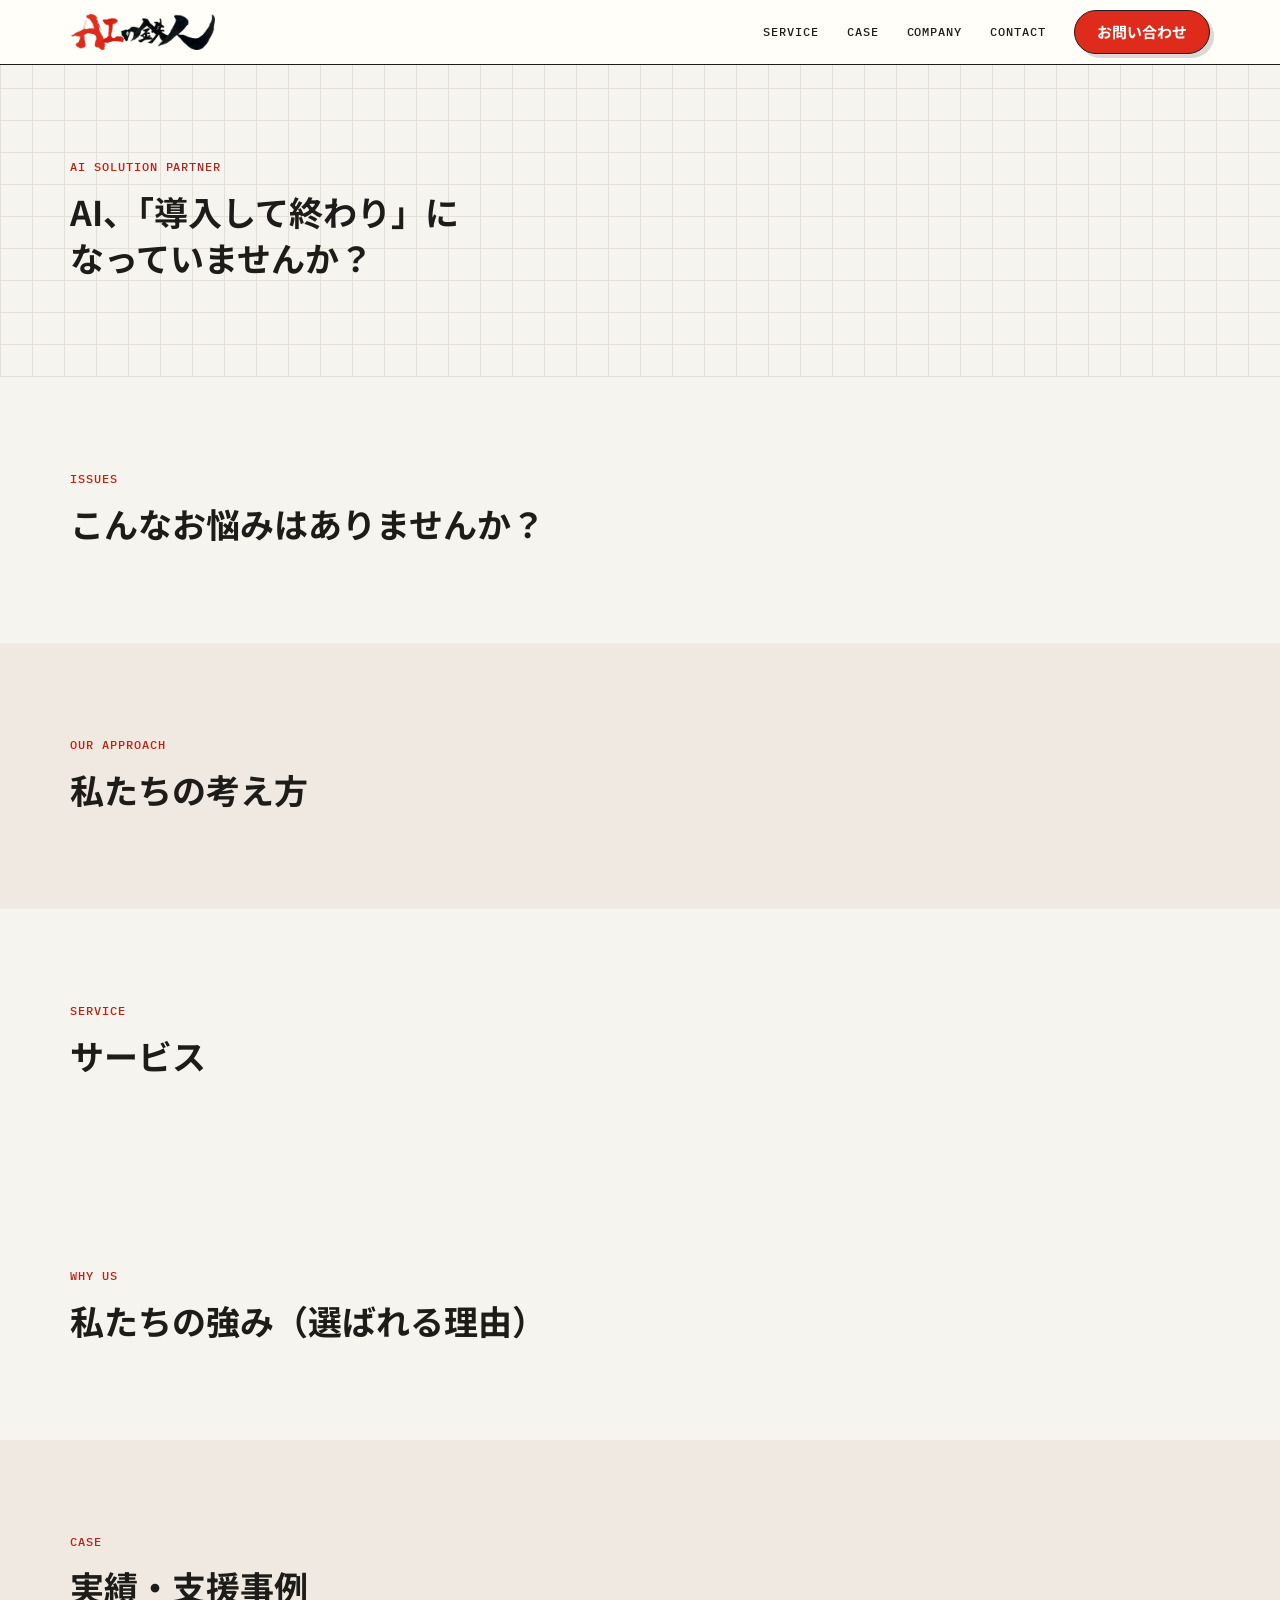
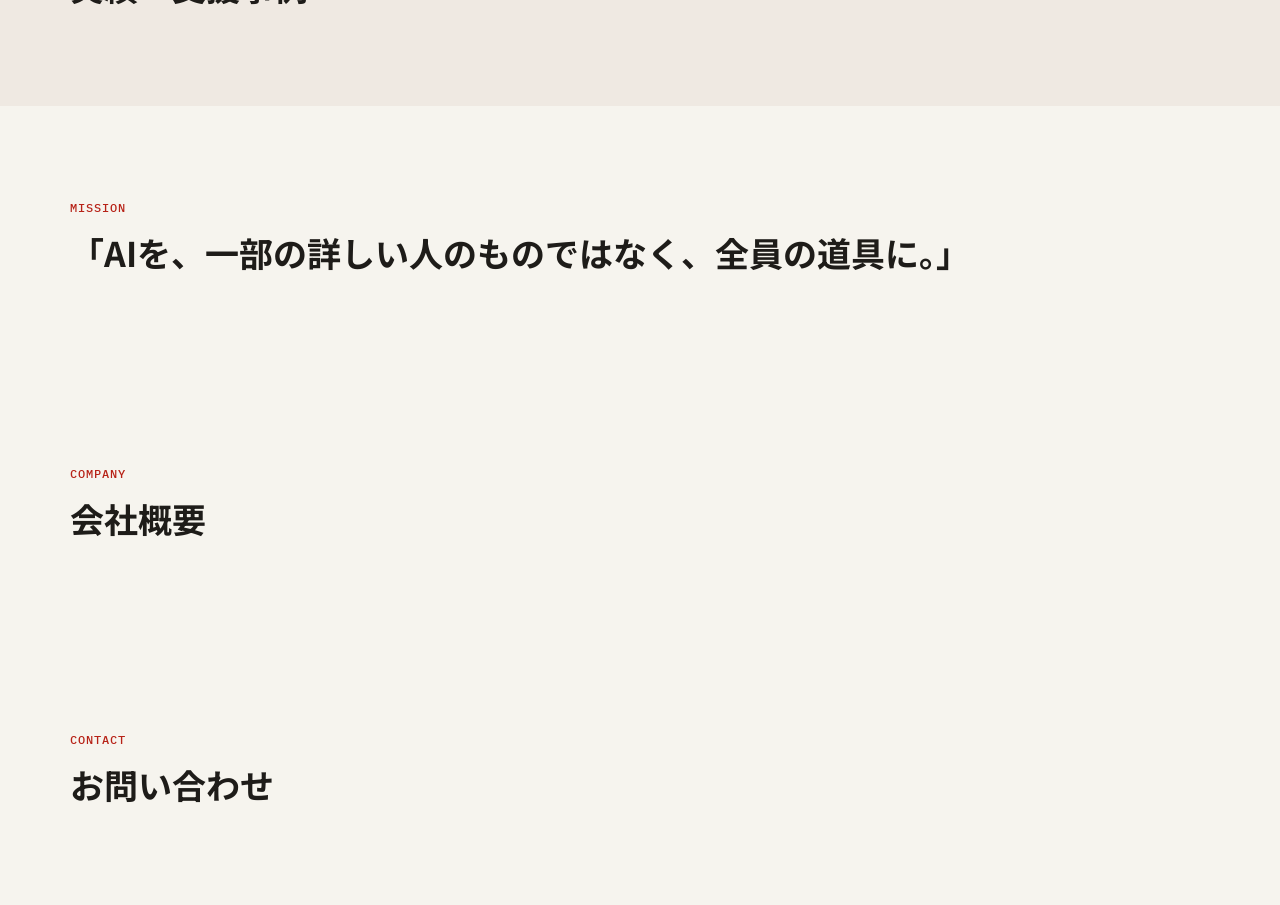
==== commit 5092bba2: "checkpoint: CT-01/02 base + partial sections (post concurrent-session cleanup) Co-Authored-By: Claud" ====
--- a/index.html
+++ b/index.html
@@ -1,1554 +1,108 @@
-<!DOCTYPE html>
+<!doctype html>
 <html lang="ja">
-<head>
-    <meta charset="UTF-8">
-    <meta name="viewport" content="width=device-width, initial-scale=1.0">
-    <meta name="description" content="経営者特化の生成AI活用パーソナルコーチング。月1回の1on1とLINEサポートで、AIを使いこなす経営者へ。">
-    <meta name="keywords" content="生成AI,AI活用,経営者,コーチング,ChatGPT,Claude,Gemini">
-    <meta name="author" content="後藤築">
-    
-    <meta property="og:title" content="Kizuku Goto | 経営者特化 AI活用パーソナルコーチ">
-    <meta property="og:description" content="AIがもたらす「脅威」を、経営者の「武器」にする。">
+  <head>
+    <meta charset="utf-8">
+    <meta name="viewport" content="width=device-width, initial-scale=1">
+    <title>株式会社AIの鉄人｜中小・中堅企業のAI活用 定着・伴走支援</title>
+    <meta name="description" content="AI、「導入して終わり」になっていませんか？私たちは貴社の「AI活用推進室」として中に入り、6ヶ月で自分たちでAIを使いこなせる会社へ。群馬県前橋市のAI導入伴走支援・AI研修・業務自動化支援の専門会社です。">
+    <meta property="og:title" content="株式会社AIの鉄人｜中小・中堅企業のAI活用 定着・伴走支援">
+    <meta property="og:description" content="AI、「導入して終わり」になっていませんか？私たちは貴社の「AI活用推進室」として中に入り、6ヶ月で自分たちでAIを使いこなせる会社へ。群馬県前橋市のAI導入伴走支援・AI研修・業務自動化支援の専門会社です。">
+    <meta property="og:image" content="assets/img/logo-circle.png">
     <meta property="og:type" content="website">
-    
-    <title>Kizuku Goto | 経営者特化 AI活用パーソナルコーチ</title>
-    
     <link rel="preconnect" href="https://fonts.googleapis.com">
     <link rel="preconnect" href="https://fonts.gstatic.com" crossorigin>
-    <link rel="preconnect" href="https://cdnjs.cloudflare.com">
-    
-    <link href="https://fonts.googleapis.com/css2?family=Inter:wght@400;500;600;700&family=Noto+Sans+JP:wght@400;500;700&display=swap" rel="stylesheet">
-    <link rel="stylesheet" href="https://cdnjs.cloudflare.com/ajax/libs/font-awesome/6.5.2/css/all.min.css">
-    
-    <style>
-        /* ===========================
-            CSS Variables
-        =========================== */
-        :root {
-            /* Colors */
-            --color-bg-primary: #F9FAFB;
-            --color-bg-secondary: #FFFFFF;
-            --color-bg-tertiary: #F3F4F6;
-            --color-text-primary: #111827;
-            --color-text-secondary: #374151;
-            --color-text-muted: #6B7280;
-            --color-border: #E5E7EB;
-            --color-accent: #3B82F6;
-            --color-accent-dark: #1D4ED8;
-            --color-danger: #EF4444;
-            --color-success: #10B981;
-            
-            /* Spacing */
-            --space-unit: 8px;
-            --space-xs: calc(var(--space-unit) * 0.5);
-            --space-sm: var(--space-unit);
-            --space-md: calc(var(--space-unit) * 2);
-            --space-lg: calc(var(--space-unit) * 3);
-            --space-xl: calc(var(--space-unit) * 4);
-            --space-2xl: calc(var(--space-unit) * 6);
-            --space-3xl: calc(var(--space-unit) * 8);
-            --space-4xl: calc(var(--space-unit) * 10);
-            --space-5xl: calc(var(--space-unit) * 15);
-            
-            /* Typography */
-            --font-primary: 'Inter', 'Noto Sans JP', sans-serif;
-            --font-size-xs: 0.875rem;
-            --font-size-sm: 0.9rem;
-            --font-size-base: 1rem;
-            --font-size-lg: 1.1rem;
-            --font-size-xl: 1.25rem;
-            --font-size-2xl: 1.5rem;
-            --font-size-3xl: 2rem;
-            --font-size-4xl: 2.8rem;
-            
-            /* Effects */
-            --shadow-sm: 0 1px 2px 0 rgba(0, 0, 0, 0.05);
-            --shadow-md: 0 4px 6px -1px rgba(0, 0, 0, 0.1), 0 2px 4px -2px rgba(0, 0, 0, 0.1);
-            --shadow-lg: 0 10px 15px -3px rgba(0, 0, 0, 0.1), 0 4px 6px -4px rgba(0, 0, 0, 0.1);
-            --transition-base: 0.3s cubic-bezier(0.4, 0, 0.2, 1);
-            --transition-slow: 0.6s cubic-bezier(0.4, 0, 0.2, 1);
-            
-            /* Layout */
-            --container-max: 1280px;
-            --container-content: 1100px;
-            --container-narrow: 800px;
-            --nav-height: 70px;
-        }
+    <link href="https://fonts.googleapis.com/css2?family=IBM+Plex+Mono:wght@400;500&family=Noto+Sans+JP:wght@400;500;700;900&display=swap" rel="stylesheet">
+    <link rel="stylesheet" href="assets/css/style.css">
+    <script src="assets/js/main.js" defer></script>
+  </head>
+  <body id="top">
+    <header class="site-header">
+      <div class="header-inner container">
+        <a class="logo-link" href="#top" aria-label="株式会社AIの鉄人 トップへ">
+          <img class="site-logo" src="assets/img/logo-horizontal.png" alt="株式会社AIの鉄人" width="145" height="36">
+        </a>
+        <button class="menu-toggle" type="button" aria-label="メニュー" aria-controls="primary-nav" aria-expanded="false">
+          <span class="menu-toggle-line"></span>
+          <span class="menu-toggle-line"></span>
+          <span class="menu-toggle-line"></span>
+        </button>
+        <nav class="site-nav" id="primary-nav" aria-label="グローバルナビゲーション">
+          <ul class="nav-list">
+            <li><a href="#service">SERVICE</a></li>
+            <li><a href="#case">CASE</a></li>
+            <li><a href="#company">COMPANY</a></li>
+            <li><a href="#contact">CONTACT</a></li>
+          </ul>
+          <a class="btn header-cta" href="https://forms.gle/YZ8bPWESxtVHzLJG6" target="_blank" rel="noopener">お問い合わせ</a>
+        </nav>
+      </div>
+    </header>
 
-        /* ===========================
-            Reset & Base
-        =========================== */
-        *,
-        *::before,
-        *::after {
-            margin: 0;
-            padding: 0;
-            box-sizing: border-box;
-        }
+    <main>
+      <section class="section section-hero" id="hero">
+        <div class="container">
+          <p class="mono-label">AI SOLUTION PARTNER</p>
+          <h2 class="section-title">AI、「導入して終わり」に<br>なっていませんか？</h2>
+        </div>
+      </section>
 
-        html {
-            scroll-behavior: smooth;
-            scroll-padding-top: var(--nav-height);
-            -webkit-text-size-adjust: 100%;
-        }
+      <section class="section" id="issues">
+        <div class="container">
+          <p class="mono-label">ISSUES</p>
+          <h2 class="section-title">こんなお悩みはありませんか？</h2>
+        </div>
+      </section>
 
-        body {
-            font-family: var(--font-primary);
-            font-weight: 400;
-            color: var(--color-text-secondary);
-            background: var(--color-bg-primary);
-            line-height: 1.8;
-            letter-spacing: 0.01em;
-            overflow-x: hidden;
-            -webkit-font-smoothing: antialiased;
-            -moz-osx-font-smoothing: grayscale;
-        }
+      <section class="section section-alt" id="solution">
+        <div class="container">
+          <p class="mono-label">OUR APPROACH</p>
+          <h2 class="section-title">私たちの考え方</h2>
+        </div>
+      </section>
 
-        ::selection {
-            background: var(--color-accent);
-            color: var(--color-bg-secondary);
-        }
+      <section class="section" id="service">
+        <div class="container">
+          <p class="mono-label">SERVICE</p>
+          <h2 class="section-title">サービス</h2>
+        </div>
+      </section>
 
-        /* Scrollbar */
-        @supports (scrollbar-width: thin) {
-            * {
-                scrollbar-width: thin;
-                scrollbar-color: var(--color-text-muted) var(--color-bg-tertiary);
-            }
-        }
+      <section class="section" id="reasons">
+        <div class="container">
+          <p class="mono-label">WHY US</p>
+          <h2 class="section-title">私たちの強み（選ばれる理由）</h2>
+        </div>
+      </section>
 
-        ::-webkit-scrollbar {
-            width: 8px;
-        }
+      <section class="section section-alt" id="case">
+        <div class="container">
+          <p class="mono-label">CASE</p>
+          <h2 class="section-title">実績・支援事例</h2>
+        </div>
+      </section>
 
-        ::-webkit-scrollbar-track {
-            background: var(--color-bg-tertiary);
-        }
+      <section class="section" id="mission">
+        <div class="container">
+          <p class="mono-label">MISSION</p>
+          <h2 class="section-title">「AIを、一部の詳しい人のものではなく、全員の道具に。」</h2>
+        </div>
+      </section>
 
-        ::-webkit-scrollbar-thumb {
-            background: var(--color-text-muted);
-            border-radius: 4px;
-        }
+      <section class="section" id="company">
+        <div class="container">
+          <p class="mono-label">COMPANY</p>
+          <h2 class="section-title">会社概要</h2>
+        </div>
+      </section>
 
-        /* ===========================
-            Typography
-        =========================== */
-        h1, h2, h3, h4, h5, h6 {
-            font-weight: 700;
-            color: var(--color-text-primary);
-            line-height: 1.3;
-        }
+      <section class="section" id="contact">
+        <div class="container">
+          <p class="mono-label">CONTACT</p>
+          <h2 class="section-title">お問い合わせ</h2>
+        </div>
+      </section>
+    </main>
 
-        /* ===========================
-            Layout Components
-        =========================== */
-        .container {
-            max-width: var(--container-content);
-            margin: 0 auto;
-            padding: 0 var(--space-xl);
-        }
-
-        .container--narrow {
-            max-width: var(--container-narrow);
-        }
-
-        .section {
-            padding: var(--space-5xl) 0;
-            position: relative;
-        }
-
-        .section--alt {
-            background-color: var(--color-bg-secondary);
-        }
-
-        .section__title {
-            font-size: var(--font-size-4xl);
-            text-align: center;
-            margin-bottom: var(--space-4xl);
-            position: relative;
-        }
-
-        .section__title::after {
-            content: '';
-            position: absolute;
-            bottom: -20px;
-            left: 50%;
-            transform: translateX(-50%);
-            width: 80px;
-            height: 3px;
-            background: linear-gradient(to right, var(--color-accent), var(--color-accent-dark));
-            border-radius: 2px;
-        }
-
-        /* ===========================
-            Navigation
-        =========================== */
-        .nav {
-            position: fixed;
-            top: 0;
-            width: 100%;
-            background: rgba(249, 250, 251, 0.8);
-            backdrop-filter: blur(16px);
-            -webkit-backdrop-filter: blur(16px);
-            z-index: 1000;
-            border-bottom: 1px solid var(--color-border);
-            transition: all var(--transition-base);
-            padding: calc(var(--space-unit) * 2.5) 0;
-        }
-
-        .nav--scrolled {
-            box-shadow: var(--shadow-md);
-            background: rgba(255, 255, 255, 0.85);
-        }
-
-        .nav__container {
-            max-width: var(--container-max);
-            margin: 0 auto;
-            padding: 0 var(--space-xl);
-            display: flex;
-            justify-content: space-between;
-            align-items: center;
-        }
-
-        .nav__logo {
-            font-size: var(--font-size-xl);
-            font-weight: 700;
-            color: var(--color-text-primary);
-        }
-
-        .nav__links {
-            display: flex;
-            gap: calc(var(--space-unit) * 5);
-            list-style: none;
-        }
-
-        .nav__link {
-            color: var(--color-text-secondary);
-            text-decoration: none;
-            font-size: var(--font-size-sm);
-            font-weight: 500;
-            position: relative;
-            transition: color var(--transition-base);
-        }
-
-        .nav__link:hover,
-        .nav__link:focus {
-            color: var(--color-accent);
-        }
-
-        .nav__link::after {
-            content: '';
-            position: absolute;
-            bottom: -5px;
-            left: 0;
-            width: 0;
-            height: 2px;
-            background: var(--color-accent);
-            transition: width var(--transition-base);
-        }
-
-        .nav__link:hover::after,
-        .nav__link:focus::after {
-            width: 100%;
-        }
-
-        /* Mobile Menu */
-        .nav__toggle {
-            display: none;
-            flex-direction: column;
-            gap: 5px;
-            background: none;
-            border: none;
-            cursor: pointer;
-            padding: 4px;
-            z-index: 1001;
-        }
-
-        .nav__toggle-bar {
-            width: 24px;
-            height: 2px;
-            background: var(--color-text-primary);
-            transition: all var(--transition-base);
-        }
-
-        .nav__toggle--active .nav__toggle-bar:nth-child(1) {
-            transform: rotate(45deg) translate(5px, 5px);
-        }
-
-        .nav__toggle--active .nav__toggle-bar:nth-child(2) {
-            opacity: 0;
-        }
-
-        .nav__toggle--active .nav__toggle-bar:nth-child(3) {
-            transform: rotate(-45deg) translate(6px, -6px);
-        }
-
-        .mobile-menu {
-            position: fixed;
-            top: 0;
-            right: -100%;
-            width: 100%;
-            height: 100vh;
-            background: var(--color-bg-secondary);
-            transition: right 0.4s var(--transition-base);
-            display: flex;
-            align-items: center;
-            justify-content: center;
-            z-index: 999;
-        }
-
-        .mobile-menu--active {
-            right: 0;
-        }
-
-        .mobile-menu__list {
-            list-style: none;
-            text-align: center;
-        }
-
-        .mobile-menu__item {
-            margin: var(--space-xl) 0;
-        }
-
-        .mobile-menu__link {
-            color: var(--color-text-primary);
-            text-decoration: none;
-            font-size: 1.8rem;
-            font-weight: 500;
-            padding: var(--space-sm) var(--space-md);
-        }
-
-        /* ===========================
-            Hero Section
-        =========================== */
-        .hero {
-            min-height: 100vh;
-            display: flex;
-            align-items: center;
-            justify-content: center;
-            padding: var(--space-5xl) var(--space-xl) var(--space-4xl);
-            background: linear-gradient(135deg, var(--color-bg-primary) 0%, var(--color-bg-secondary) 100%);
-            position: relative;
-            overflow: hidden;
-        }
-
-        .hero::before {
-            content: '';
-            position: absolute;
-            top: 50%;
-            left: 50%;
-            width: 150vw;
-            height: 150vw;
-            background: radial-gradient(circle, rgba(59, 130, 246, 0.05) 0%, transparent 60%);
-            transform: translate(-50%, -50%);
-            animation: pulse 15s ease-in-out infinite;
-            pointer-events: none;
-        }
-
-        @keyframes pulse {
-            0%, 100% {
-                transform: translate(-50%, -50%) scale(1);
-                opacity: 1;
-            }
-            50% {
-                transform: translate(-50%, -50%) scale(1.1);
-                opacity: 0.7;
-            }
-        }
-
-        .hero__content {
-            text-align: center;
-            max-width: 900px;
-            z-index: 1;
-        }
-
-        .hero__title {
-            font-size: clamp(2.5rem, 6vw, 4.2rem);
-            margin-bottom: var(--space-xl);
-            word-break: keep-all;
-        }
-        
-        .no-break {
-            white-space: nowrap;
-            display: inline-block;
-        }
-
-        .hero__title-highlight {
-            position: relative;
-            display: inline-block;
-        }
-
-        .hero__title-highlight--threat {
-            color: var(--color-danger);
-        }
-
-        .hero__title-highlight--weapon {
-            color: var(--color-accent);
-        }
-
-        .hero__title-highlight::after {
-            content: '';
-            position: absolute;
-            bottom: -2px;
-            left: 0;
-            right: 0;
-            height: 3px;
-            background: currentColor;
-            transform: scaleX(0);
-            transform-origin: left;
-            transition: transform var(--transition-slow) 0.5s;
-        }
-
-        .hero__content--animate .hero__title-highlight::after {
-            transform: scaleX(1);
-        }
-
-        .hero__subtitle {
-            font-size: var(--font-size-xl);
-            font-weight: 400;
-            color: var(--color-text-secondary);
-            margin-bottom: var(--space-2xl);
-            letter-spacing: 0.05em;
-        }
-
-        .hero__description {
-            margin: var(--space-2xl) auto;
-            padding: var(--space-xl);
-            background: rgba(255, 255, 255, 0.5);
-            backdrop-filter: blur(10px);
-            border-radius: 12px;
-            border: 1px solid var(--color-border);
-            max-width: 700px;
-        }
-
-        .hero__description p {
-            font-size: var(--font-size-lg);
-            line-height: 1.8;
-            margin-bottom: var(--space-md);
-        }
-
-        .hero__description p:last-child {
-            margin-bottom: 0;
-            font-weight: 600;
-            color: var(--color-text-primary);
-        }
-
-        .hero__name {
-            display: block;
-            font-size: var(--font-size-base);
-            font-weight: 400;
-            color: var(--color-text-muted);
-            letter-spacing: 0.1em;
-            margin-top: var(--space-2xl);
-        }
-
-        .scroll-indicator {
-            position: absolute;
-            bottom: var(--space-xl);
-            left: 50%;
-            transform: translateX(-50%);
-            cursor: pointer;
-            opacity: 0.7;
-            transition: opacity var(--transition-base);
-        }
-
-        .scroll-indicator:hover {
-            opacity: 1;
-        }
-
-        .scroll-indicator__mouse {
-            width: 28px;
-            height: 44px;
-            border: 2px solid var(--color-text-muted);
-            border-radius: 14px;
-            position: relative;
-        }
-
-        .scroll-indicator__wheel {
-            width: 4px;
-            height: 8px;
-            background: var(--color-text-muted);
-            border-radius: 2px;
-            position: absolute;
-            top: 8px;
-            left: 50%;
-            transform: translateX(-50%);
-            animation: scroll-wheel 2.2s infinite ease-out;
-        }
-
-        @keyframes scroll-wheel {
-            0% {
-                transform: translate(-50%, 0);
-                opacity: 1;
-            }
-            70% {
-                transform: translate(-50%, 15px);
-                opacity: 0;
-            }
-            100% {
-                opacity: 0;
-            }
-        }
-
-        /* ===========================
-            Service Components
-        =========================== */
-        .service-grid {
-            display: grid;
-            grid-template-columns: repeat(3, 1fr);
-            gap: var(--space-xl);
-        }
-
-        .service-item {
-            text-align: center;
-        }
-
-        .service-item__icon {
-            font-size: 3rem;
-            color: var(--color-accent);
-            margin-bottom: var(--space-md);
-        }
-
-        .service-item__title {
-            font-size: var(--font-size-xl);
-            font-weight: 600;
-            color: var(--color-text-primary);
-            margin-bottom: var(--space-sm);
-        }
-
-        .service-item__text {
-            font-size: var(--font-size-sm);
-            color: var(--color-text-secondary);
-        }
-
-        /* ===========================
-            Card Components
-        =========================== */
-        .card {
-            background: var(--color-bg-secondary);
-            padding: var(--space-xl);
-            border-radius: 12px;
-            border: 1px solid var(--color-border);
-            transition: all var(--transition-base);
-        }
-
-        .card:hover {
-            transform: translateY(-5px);
-            box-shadow: var(--shadow-md);
-        }
-
-        .card__title {
-            font-size: 1.3rem;
-            font-weight: 600;
-            color: var(--color-text-primary);
-            margin-bottom: var(--space-md);
-        }
-
-        .card__text {
-            font-size: var(--font-size-sm);
-            line-height: 1.8;
-        }
-
-        /* ===========================
-            Button Components
-        =========================== */
-        .btn {
-            display: inline-block;
-            padding: var(--space-md) calc(var(--space-unit) * 5);
-            background: var(--color-accent);
-            color: var(--color-bg-secondary);
-            text-decoration: none;
-            font-size: var(--font-size-lg);
-            font-weight: 600;
-            letter-spacing: 0.02em;
-            border-radius: 8px;
-            transition: all var(--transition-base);
-            border: 1px solid transparent;
-            cursor: pointer;
-        }
-
-        .btn:hover,
-        .btn:focus {
-            background: var(--color-accent-dark);
-            transform: translateY(-2px);
-            box-shadow: var(--shadow-md);
-        }
-
-        .btn--secondary {
-            background: transparent;
-            border-color: var(--color-border);
-            color: var(--color-text-secondary);
-            font-size: var(--font-size-base);
-            padding: calc(var(--space-unit) * 1.5) var(--space-xl);
-        }
-
-        .btn--secondary:hover,
-        .btn--secondary:focus {
-            background: var(--color-bg-tertiary);
-            color: var(--color-text-primary);
-            border-color: var(--color-bg-tertiary);
-            box-shadow: none;
-        }
-
-        /* ===========================
-            Specific Sections
-        =========================== */
-        
-        /* What We Do */
-        .intro-text {
-            text-align: center;
-            max-width: var(--container-narrow);
-            margin: 0 auto var(--space-3xl);
-        }
-
-        .intro-text__title {
-            font-size: 1.8rem;
-            font-weight: 600;
-            color: var(--color-text-primary);
-            margin-bottom: var(--space-lg);
-        }
-
-        .intro-text__description {
-            font-size: var(--font-size-lg);
-            line-height: 1.8;
-            color: var(--color-text-secondary);
-        }
-
-        .approach-box {
-            background: var(--color-bg-tertiary);
-            padding: var(--space-2xl);
-            border-radius: 16px;
-            margin-top: var(--space-3xl);
-        }
-
-        .approach-box__title {
-            font-size: 1.6rem;
-            font-weight: 600;
-            color: var(--color-text-primary);
-            text-align: center;
-            margin-bottom: var(--space-xl);
-        }
-
-        .step {
-            display: flex;
-            flex-direction: column;
-            align-items: center;
-            text-align: center;
-        }
-
-        .step__number {
-            width: 48px;
-            height: 48px;
-            background: var(--color-accent);
-            color: white;
-            border-radius: 50%;
-            display: flex;
-            align-items: center;
-            justify-content: center;
-            font-weight: 700;
-            font-size: var(--font-size-xl);
-            margin-bottom: var(--space-md);
-        }
-
-        .step__title {
-            font-size: var(--font-size-lg);
-            font-weight: 600;
-            color: var(--color-text-primary);
-            margin-bottom: var(--space-sm);
-        }
-
-        .step__text {
-            font-size: var(--font-size-sm);
-            color: var(--color-text-secondary);
-        }
-
-        /* Why Now */
-        .card--highlight .highlight {
-            color: var(--color-accent);
-            font-weight: 600;
-        }
-
-        .card--highlight .warning {
-            color: var(--color-danger);
-            font-weight: 600;
-        }
-
-        /* Pricing */
-        .pricing-grid {
-            display: grid;
-            grid-template-columns: repeat(3, 1fr);
-            gap: var(--space-lg);
-            max-width: 1000px;
-            margin: 0 auto;
-        }
-
-        .pricing-card {
-            background: var(--color-bg-primary);
-            border: 2px solid var(--color-border);
-            border-radius: 12px;
-            padding: var(--space-xl);
-            text-align: center;
-            transition: all var(--transition-base);
-            position: relative;
-        }
-
-        .pricing-card--featured {
-            border-color: var(--color-accent);
-            transform: scale(1.05);
-        }
-
-        .pricing-card--featured::before {
-            content: 'おすすめ';
-            position: absolute;
-            top: -12px;
-            left: 50%;
-            transform: translateX(-50%);
-            background: var(--color-accent);
-            color: white;
-            padding: 4px 16px;
-            border-radius: 20px;
-            font-size: var(--font-size-xs);
-            font-weight: 600;
-        }
-
-        .pricing-card:hover {
-            transform: translateY(-5px);
-            box-shadow: var(--shadow-lg);
-        }
-
-        .pricing-card--featured:hover {
-            transform: scale(1.05) translateY(-5px);
-        }
-
-        .pricing-card__duration {
-            font-size: 1.3rem;
-            font-weight: 700;
-            color: var(--color-text-primary);
-            margin-bottom: var(--space-sm);
-        }
-
-        .pricing-card__price {
-            font-size: var(--font-size-3xl);
-            font-weight: 700;
-            color: var(--color-accent);
-            margin-bottom: var(--space-sm);
-        }
-
-        .pricing-card__price-sub {
-            font-size: var(--font-size-sm);
-            color: var(--color-text-muted);
-            font-weight: 400;
-            display: block;
-            margin-top: var(--space-xs);
-        }
-
-        .pricing-card__features {
-            list-style: none;
-            margin: var(--space-md) 0 var(--space-lg);
-        }
-
-        .pricing-card__feature {
-            padding: var(--space-sm) 0;
-            font-size: var(--font-size-sm);
-            color: var(--color-text-secondary);
-        }
-
-/* ===========================
-    About Section - 洗練版
-=========================== */
-#about {
-    background: var(--color-bg-primary);
-}
-
-.about-wrapper {
-    max-width: 720px;
-    margin: 0 auto;
-}
-
-/* ヘッダー部分 */
-.about-header {
-    text-align: center;
-    margin-bottom: var(--space-4xl);
-}
-
-.about-header__name {
-    font-size: 2.5rem;
-    font-weight: 700;
-    color: var(--color-text-primary);
-    margin-bottom: var(--space-sm);
-    letter-spacing: -0.02em;
-}
-
-.about-header__title {
-    font-size: 1rem;
-    font-weight: 400;
-    color: var(--color-accent);
-    letter-spacing: 0.05em;
-}
-
-/* ストーリー部分 */
-.about-story {
-    position: relative;
-}
-
-.about-story__text {
-    font-size: 1.1rem;
-    line-height: 2.2;
-    color: var(--color-text-secondary);
-    margin-bottom: var(--space-2xl);
-    font-weight: 400;
-}
-
-/* キーメッセージ */
-.about-key-message {
-    margin: var(--space-4xl) 0;
-    padding: 0;
-    text-align: center;
-}
-
-.about-key-message__text {
-    font-size: 1.5rem;
-    font-weight: 600;
-    color: var(--color-text-primary);
-    line-height: 1.8;
-    position: relative;
-    display: inline-block;
-}
-
-.about-key-message__text::before,
-.about-key-message__text::after {
-    content: '';
-    position: absolute;
-    width: 40px;
-    height: 1px;
-    background: var(--color-accent);
-    top: 50%;
-}
-
-.about-key-message__text::before {
-    left: -60px;
-}
-
-.about-key-message__text::after {
-    right: -60px;
-}
-
-/* ハイライト */
-.about-story__highlight {
-    font-weight: 600;
-    color: var(--color-text-primary);
-}
-
-/* ミッション */
-.about-mission {
-    margin-top: var(--space-4xl);
-    padding-top: var(--space-3xl);
-    border-top: 1px solid var(--color-border);
-    text-align: center;
-}
-
-.about-mission__text {
-    font-size: 1.2rem;
-    line-height: 2;
-    color: var(--color-text-primary);
-    font-weight: 500;
-}
-
-.about-mission__emphasis {
-    display: block;
-    margin-top: var(--space-lg);
-    font-size: 1.3rem;
-    font-weight: 700;
-    color: var(--color-accent);
-}
-
-/* モバイル対応 */
-@media (max-width: 768px) {
-    .about-header__name {
-        font-size: 2rem;
-    }
-    
-    .about-key-message__text {
-        font-size: 1.2rem;
-    }
-    
-    .about-key-message__text::before,
-    .about-key-message__text::after {
-        display: none;
-    }
-    
-    .about-mission__text {
-        font-size: 1.05rem;
-    }
-}
-
-
-
-/* ===========================
-    Contact Section - 修正版
-=========================== */
-#contact {
-    background: var(--color-bg-secondary);
-}
-
-.contact-wrapper {
-    max-width: 800px;
-    margin: 0 auto;
-    text-align: center;
-}
-
-/* イントロテキスト */
-.contact-intro {
-    margin-bottom: var(--space-3xl);
-}
-
-.contact-intro__text {
-    font-size: var(--font-size-xl);
-    line-height: 1.8;
-    color: var(--color-text-primary);
-    font-weight: 500;
-    margin-bottom: var(--space-md);
-}
-
-/* CTAボックス */
-.contact-cta {
-    background: linear-gradient(135deg, #EBF5FF 0%, #DBEAFE 100%);
-    padding: var(--space-3xl);
-    border-radius: 16px;
-    margin-bottom: var(--space-3xl);
-}
-
-.contact-cta__title {
-    font-size: 1.8rem;
-    font-weight: 600;
-    color: var(--color-text-primary);
-    margin-bottom: var(--space-2xl);
-}
-
-.contact-cta__list {
-    list-style: none;
-    max-width: 500px;
-    margin: 0 auto var(--space-2xl);
-    text-align: left;
-}
-
-.contact-cta__item {
-    padding: var(--space-md) 0 var(--space-md) 2rem;
-    font-size: var(--font-size-base);
-    position: relative;
-    color: var(--color-text-secondary);
-}
-
-.contact-cta__item::before {
-    content: '✓';
-    position: absolute;
-    left: 0;
-    color: var(--color-success);
-    font-weight: bold;
-    font-size: 1.2rem;
-}
-
-.contact-cta__button {
-    display: inline-block;
-    padding: var(--space-md) var(--space-3xl);
-    background: var(--color-accent);
-    color: white;
-    text-decoration: none;
-    font-size: var(--font-size-lg);
-    font-weight: 600;
-    border-radius: 8px;
-    transition: all var(--transition-base);
-    margin-bottom: var(--space-lg);
-}
-
-.contact-cta__button:hover {
-    background: var(--color-accent-dark);
-    transform: translateY(-2px);
-    box-shadow: var(--shadow-md);
-}
-
-.contact-cta__note {
-    font-size: var(--font-size-sm);
-    color: var(--color-text-muted);
-    font-style: italic;
-}
-
-
-
-/* レスポンシブ */
-@media (max-width: 768px) {
-    .contact-cta {
-        padding: var(--space-2xl);
-    }
-    
-    .contact-cta__title {
-        font-size: 1.5rem;
-    }
-    
-    .contact-intro__text {
-        font-size: var(--font-size-lg);
-    }
-}
-
-
-        /* ===========================
-            Animations
-        =========================== */
-        .fade-in {
-            opacity: 0;
-            transform: translateY(20px);
-            transition: opacity 0.8s var(--transition-base), 
-                        transform 0.8s var(--transition-base);
-        }
-
-        .fade-in--visible {
-            opacity: 1;
-            transform: translateY(0);
-        }
-
-        /* ===========================
-            Responsive Design
-        =========================== */
-        @media (max-width: 768px) {
-            :root {
-                --nav-height: 60px;
-            }
-            
-            .container {
-                padding: 0 var(--space-lg);
-            }
-            
-            .section {
-                padding: var(--space-4xl) 0;
-            }
-            
-            .nav__links {
-                display: none;
-            }
-            
-            .nav__toggle {
-                display: flex;
-            }
-            
-            .hero__title {
-                font-size: clamp(2rem, 8vw, 2.5rem);
-            }
-            
-            .section__title {
-                font-size: var(--font-size-3xl);
-                margin-bottom: var(--space-2xl);
-            }
-            
-            .service-grid,
-            .pricing-grid,
-            .contact-grid {
-                grid-template-columns: 1fr;
-                gap: var(--space-lg);
-            }
-            
-            .pricing-card--featured {
-                transform: scale(1);
-            }
-        }
-
-        @media (max-width: 480px) {
-            .container {
-                padding: 0 var(--space-md);
-            }
-            
-            .section {
-                padding: var(--space-3xl) 0;
-            }
-            
-            .hero {
-                min-height: 90vh;
-                padding-left: var(--space-md);
-                padding-right: var(--space-md);
-            }
-            
-            .hero__title {
-                font-size: 1.9rem;
-            }
-            
-            .section__title {
-                font-size: 1.8rem;
-            }
-            
-            .btn {
-                font-size: var(--font-size-base);
-                padding: calc(var(--space-unit) * 1.5) var(--space-lg);
-            }
-        }
-
-        /* Print styles */
-        @media print {
-            .nav,
-            .scroll-indicator,
-            .mobile-menu {
-                display: none;
-            }
-            
-            .section {
-                page-break-inside: avoid;
-            }
-        }
-    </style>
-</head>
-<body>
-    <nav class="nav" id="navbar" role="navigation" aria-label="メインナビゲーション">
-        <div class="nav__container">
-            <div class="nav__logo">Kizuku Goto</div>
-            <ul class="nav__links">
-                <li><a href="#home" class="nav__link">Home</a></li>
-                <li><a href="#what-we-do" class="nav__link">What We Do</a></li>
-                <li><a href="#why-now" class="nav__link">Why Now</a></li>
-                <li><a href="#pricing" class="nav__link">Pricing</a></li>
-                <li><a href="#about" class="nav__link">About</a></li>
-                <li><a href="#contact" class="nav__link">Contact</a></li>
-            </ul>
-            <button class="nav__toggle" id="menuToggle" aria-label="メニューを開く" aria-expanded="false">
-                <span class="nav__toggle-bar"></span>
-                <span class="nav__toggle-bar"></span>
-                <span class="nav__toggle-bar"></span>
-            </button>
-        </div>
-    </nav>
-
-    <div class="mobile-menu" id="mobileMenu" aria-hidden="true">
-        <ul class="mobile-menu__list">
-            <li class="mobile-menu__item">
-                <a href="#home" class="mobile-menu__link">Home</a>
-            </li>
-            <li class="mobile-menu__item">
-                <a href="#what-we-do" class="mobile-menu__link">What We Do</a>
-            </li>
-            <li class="mobile-menu__item">
-                <a href="#why-now" class="mobile-menu__link">Why Now</a>
-            </li>
-            <li class="mobile-menu__item">
-                <a href="#pricing" class="mobile-menu__link">Pricing</a>
-            </li>
-            <li class="mobile-menu__item">
-                <a href="#about" class="mobile-menu__link">About</a>
-            </li>
-            <li class="mobile-menu__item">
-                <a href="#contact" class="mobile-menu__link">Contact</a>
-            </li>
-        </ul>
-    </div>
-
-    <section class="hero" id="home">
-        <div class="hero__content">
-            <h1 class="hero__title">
-                <span class="no-break">
-                    AIがもたらす<span class="hero__title-highlight hero__title-highlight--threat">「脅威」</span>を、
-                </span><br>
-                <span class="no-break">
-                    経営者の<span class="hero__title-highlight hero__title-highlight--weapon">「武器」</span>にする。
-                </span>
-            </h1>
-            <p class="hero__subtitle">
-                経営者特化 AI活用 パーソナルコーチ
-            </p>
-            
-            <div class="hero__description fade-in">
-                <p>
-                    「ChatGPTは触ってみたけど、業務では使えていない」<br>
-                    「どのAIツールを使えばいいか分からない」<br>
-                    「社内に導入したいが、何から始めればいいか...」
-                </p>
-                <p>
-                    月1回の1on1とLINEサポートで、<br>
-                    あなた専用のAI活用戦略を一緒に作ります。
-                </p>
-            </div>
-            
-            <p class="hero__name">後藤 築 / Kizuku Goto</p>
-        </div>
-        <a href="#what-we-do" class="scroll-indicator" aria-label="次のセクションへスクロール">
-            <div class="scroll-indicator__mouse">
-                <div class="scroll-indicator__wheel"></div>
-            </div>
-        </a>
-    </section>
-
-    <section class="section section--alt" id="what-we-do">
-        <div class="container fade-in">
-            <h2 class="section__title">What We Do</h2>
-            
-            <div class="intro-text">
-                <h3 class="intro-text__title">完全オーダーメイドの生成AI活用支援</h3>
-                <p class="intro-text__description">
-                    画一的な研修やセミナーではなく、<br>
-                    あなたの業界・課題・目標に合わせた<br>
-                    1対1のパーソナルコーチングです。
-                </p>
-            </div>
-            
-            <div class="service-grid">
-                <div class="service-item fade-in">
-                    <i class="service-item__icon fas fa-user"></i>
-                    <h4 class="service-item__title">月1回の1on1セッション</h4>
-                    <p class="service-item__text">対面またはオンラインで<br>実際の業務課題を解決</p>
-                </div>
-                <div class="service-item fade-in">
-                    <i class="service-item__icon fas fa-comments"></i>
-                    <h4 class="service-item__title">LINE無制限サポート</h4>
-                    <p class="service-item__text">24時間以内に返信<br>日々の疑問を即解決</p>
-                </div>
-                <div class="service-item fade-in">
-                    <i class="service-item__icon fas fa-chart-line"></i>
-                    <h4 class="service-item__title">カスタムカリキュラム</h4>
-                    <p class="service-item__text">無料ヒアリングで設計<br>あなた専用の学習計画</p>
-                </div>
-            </div>
-            
-            <div class="approach-box fade-in">
-                <h3 class="approach-box__title">3ステップのアプローチ</h3>
-                <div class="service-grid">
-                    <div class="step">
-                        <div class="step__number">1</div>
-                        <h4 class="step__title">無料ヒアリング</h4>
-                        <p class="step__text">60分であなたの課題と<br>目標を明確化</p>
-                    </div>
-                    <div class="step">
-                        <div class="step__number">2</div>
-                        <h4 class="step__title">カリキュラム設計</h4>
-                        <p class="step__text">業界・規模・課題に<br>合わせた計画作成</p>
-                    </div>
-                    <div class="step">
-                        <div class="step__number">3</div>
-                        <h4 class="step__title">実践＆改善</h4>
-                        <p class="step__text">実務で使いながら<br>継続的にブラッシュアップ</p>
-                    </div>
-                </div>
-            </div>
-        </div>
-    </section>
-
-    <section class="section" id="why-now">
-        <div class="container fade-in">
-            <h2 class="section__title">Why Now</h2>
-            
-            <div class="service-grid">
-                <div class="card card--highlight fade-in">
-                    <h3 class="card__title">経営者こそ最大の変革者</h3>
-                    <p class="card__text">
-                        部下に任せても組織は変わらない。<br>
-                        <span class="highlight">トップが使えば全てが変わる</span>。<br>
-                        判断の質、指示の具体性、組織の速度。<br>
-                        それが最強の競争力になる。
-                    </p>
-                </div>
-                <div class="card card--highlight fade-in">
-                    <h3 class="card__title">意思決定の質とスピード</h3>
-                    <p class="card__text">
-                        AIを使いこなす経営者は<br>
-                        判断に必要な情報を<span class="highlight">10分で収集</span>。<br>
-                        従来の10倍の選択肢を検討し、<br>
-                        より精度の高い決断を下せる。
-                    </p>
-                </div>
-                <div class="card card--highlight fade-in">
-                    <h3 class="card__title">人材獲得の必須条件</h3>
-                    <p class="card__text">
-                        優秀な若手は<span class="warning">AI活用が当たり前</span>の<br>
-                        企業を選ぶ時代。<br>
-                        経営者がAIを理解していない会社に<br>
-                        未来を感じる人材は来ない。
-                    </p>
-                </div>
-            </div>
-        </div>
-    </section>
-
-    <section class="section section--alt" id="pricing">
-        <div class="container fade-in">
-            <h2 class="section__title">Pricing</h2>
-            
-            <div class="intro-text">
-                <p class="intro-text__description">
-                    全プラン共通：月1回の1on1セッション（60分）＋ LINE無制限サポート<br>
-                    ※表示価格は税別です
-                </p>
-            </div>
-            
-            <div class="pricing-grid">
-                <div class="pricing-card fade-in">
-                    <div class="pricing-card__duration">3ヶ月</div>
-                    <div class="pricing-card__price">
-                        375,000円
-                        <span class="pricing-card__price-sub">月額 125,000円</span>
-                    </div>
-                    <ul class="pricing-card__features">
-                        <li class="pricing-card__feature">まずはお試しで</li>
-                        <li class="pricing-card__feature">基礎から実践まで</li>
-                        <li class="pricing-card__feature">習慣化の第一歩</li>
-                    </ul>
-                </div>
-                
-                <div class="pricing-card pricing-card--featured fade-in">
-                    <div class="pricing-card__duration">6ヶ月</div>
-                    <div class="pricing-card__price">
-                        660,000円
-                        <span class="pricing-card__price-sub">月額 110,000円</span>
-                    </div>
-                    <ul class="pricing-card__features">
-                        <li class="pricing-card__feature">しっかり身につける</li>
-                        <li class="pricing-card__feature">応用力を養う</li>
-                        <li class="pricing-card__feature">組織展開の準備</li>
-                    </ul>
-                </div>
-                
-                <div class="pricing-card fade-in">
-                    <div class="pricing-card__duration">12ヶ月</div>
-                    <div class="pricing-card__price">
-                        1,200,000円
-                        <span class="pricing-card__price-sub">月額 100,000円</span>
-                    </div>
-                    <ul class="pricing-card__features">
-                        <li class="pricing-card__feature">完全マスター</li>
-                        <li class="pricing-card__feature">経営への実装</li>
-                        <li class="pricing-card__feature">継続的な進化</li>
-                    </ul>
-                </div>
-            </div>
-        </div>
-    </section>
-    
- <section class="section" id="about">
-    <div class="container fade-in">
-        <h2 class="section__title">About</h2>
-        
-        <div class="about-wrapper">
-            <div class="about-header">
-                <h3 class="about-header__name">後藤 築 / Kizuku Goto</h3>
-                <p class="about-header__title"></p>
-            </div>
-            
-            <div class="about-story">
-                <p class="about-story__text">
-                    2023年から生成AI活用に取り組み始め、営業自動化からコンテンツ制作まで、自分自身が様々な活用方法を試行錯誤していました。
-                </p>
-                
-                <p class="about-story__text">
-                    その後、資金調達600億円規模スタートアップでのインサイドセールス、シリーズAスタートアップでのフィールドセールスを通じて100社以上の企業のDX現場を見て回る中で、ある現実に直面しました。
-                </p>
-            </div>
-            
-            <div class="about-key-message">
-                <p class="about-key-message__text">
-                    どんなに優れた技術も、<br>
-                    経営者が理解していなければ組織は変わらない
-                </p>
-            </div>
-            
-            <div class="about-story">
-                <p class="about-story__text">
-                    学生時代、群馬県唯一のビジネス系学生団体を立ち上げ、40名以上の組織を牽引。10社以上の協賛と県庁認定を獲得した経験が教えてくれたのは、<span class="about-story__highlight">トップが動けば、全てが動く</span>ということでした。
-                </p>
-            </div>
-            
-            <div class="about-mission">
-                <p class="about-mission__text">
-                    自分が当たり前に使っている技術が、<br>
-                    多くの企業ではまだ「よくわからないもの」として扱われている。
-                    <span class="about-mission__emphasis">この温度差を埋めることが、今の自分の使命です。</span>
-                </p>
-            </div>
-        </div>
-    </div>
-</section>
-
-
-
-    <section class="section section--alt" id="contact">
-    <div class="container fade-in">
-        <h2 class="section__title">Contact</h2>
-        
-        <div class="contact-wrapper">
-            <div class="contact-intro">
-                <p class="contact-intro__text">
-                    AIの活用について、何から始めればいいか分からない。
-                </p>
-                <p class="contact-intro__text">
-                    そんな危機感を抱える方へ。
-                </p>
-                <p class="contact-intro__text">
-                    まずはお話をお聞かせください。
-                </p>
-            </div>
-            
-            <div class="contact-cta">
-                <h3 class="contact-cta__title">無料ヒアリング実施中</h3>
-                <ul class="contact-cta__list">
-                    <li class="contact-cta__item">あなたの業務のどこにAIを活用できるか診断</li>
-                    <li class="contact-cta__item">投資対効果の概算をその場で提示</li>
-                    <li class="contact-cta__item">あなた専用のカリキュラム案を作成</li>
-                    <li class="contact-cta__item">サービスが本当に必要かを一緒に判断</li>
-                </ul>
-                <a href="https://calendar.app.google/MWKYZqQSW6HQLhSCA" 
-                   target="_blank" 
-                   rel="noopener noreferrer" 
-                   class="contact-cta__button">
-                    無料ヒアリングを予約する
-                </a>
-                <p class="contact-cta__note">
-                    ※しつこい営業は一切しません
-                </p>
-            </div>
-        </div>
-    </div>
-</section>
-
-
-    <footer class="footer">
-        <div class="container">
-            <p class="footer__text">© 2025 Kizuku Goto. All rights reserved.</p>
-        </div>
-    </footer>
-
-    <script>
-        // Optimized JavaScript
-        (function() {
-            'use strict';
-
-            // Cache DOM elements
-            const elements = {
-                navbar: document.getElementById('navbar'),
-                menuToggle: document.getElementById('menuToggle'),
-                mobileMenu: document.getElementById('mobileMenu'),
-                mobileLinks: document.querySelectorAll('.mobile-menu__link'),
-                heroContent: document.querySelector('.hero__content'),
-                fadeElements: document.querySelectorAll('.fade-in')
-            };
-
-            // State management
-            const state = {
-                isMenuOpen: false,
-                lastScrollY: 0
-            };
-
-            // Utility: Throttle function
-            const throttle = (func, wait) => {
-                let timeout;
-                let lastTime = 0;
-                return function(...args) {
-                    const now = Date.now();
-                    const remaining = wait - (now - lastTime);
-                    
-                    if (remaining <= 0) {
-                        if (timeout) {
-                            clearTimeout(timeout);
-                            timeout = null;
-                        }
-                        lastTime = now;
-                        func.apply(this, args);
-                    } else if (!timeout) {
-                        timeout = setTimeout(() => {
-                            lastTime = Date.now();
-                            timeout = null;
-                            func.apply(this, args);
-                        }, remaining);
-                    }
-                };
-            };
-
-            // Navigation scroll handler
-            const handleScroll = throttle(() => {
-                const scrollY = window.scrollY;
-                
-                if (scrollY > 50) {
-                    elements.navbar.classList.add('nav--scrolled');
-                } else {
-                    elements.navbar.classList.remove('nav--scrolled');
-                }
-                
-                state.lastScrollY = scrollY;
-            }, 100);
-
-            // Mobile menu functions
-            const toggleMenu = () => {
-                state.isMenuOpen = !state.isMenuOpen;
-                
-                elements.menuToggle.classList.toggle('nav__toggle--active', state.isMenuOpen);
-                elements.mobileMenu.classList.toggle('mobile-menu--active', state.isMenuOpen);
-                elements.menuToggle.setAttribute('aria-expanded', state.isMenuOpen);
-                elements.menuToggle.setAttribute('aria-label', state.isMenuOpen ? 'メニューを閉じる' : 'メニューを開く');
-                elements.mobileMenu.setAttribute('aria-hidden', !state.isMenuOpen);
-                
-                document.body.style.overflow = state.isMenuOpen ? 'hidden' : '';
-            };
-
-            const closeMenu = () => {
-                if (state.isMenuOpen) {
-                    state.isMenuOpen = false;
-                    elements.menuToggle.classList.remove('nav__toggle--active');
-                    elements.mobileMenu.classList.remove('mobile-menu--active');
-                    elements.menuToggle.setAttribute('aria-expanded', 'false');
-                    elements.menuToggle.setAttribute('aria-label', 'メニューを開く');
-                    elements.mobileMenu.setAttribute('aria-hidden', 'true');
-                    document.body.style.overflow = '';
-                }
-            };
-
-            // Intersection Observer for animations
-            const observerOptions = {
-                threshold: 0.1,
-                rootMargin: '0px 0px -50px 0px'
-            };
-
-            const fadeInObserver = new IntersectionObserver((entries) => {
-                entries.forEach(entry => {
-                    if (entry.isIntersecting) {
-                        entry.target.classList.add('fade-in--visible');
-                        fadeInObserver.unobserve(entry.target);
-                    }
-                });
-            }, observerOptions);
-
-            // Initialize
-            const init = () => {
-                // Set up scroll handler
-                window.addEventListener('scroll', handleScroll, { passive: true });
-                
-                // Set up mobile menu
-                if (elements.menuToggle) {
-                    elements.menuToggle.addEventListener('click', toggleMenu);
-                }
-                
-                // Close menu on link click
-                elements.mobileLinks.forEach(link => {
-                    link.addEventListener('click', closeMenu);
-                });
-                
-                // Close menu on escape key
-                document.addEventListener('keydown', (e) => {
-                    if (e.key === 'Escape' && state.isMenuOpen) {
-                        closeMenu();
-                    }
-                });
-                
-                // Set up fade-in animations
-                elements.fadeElements.forEach(el => {
-                    fadeInObserver.observe(el);
-                });
-                
-                // Trigger hero animation
-                if (elements.heroContent) {
-                    setTimeout(() => {
-                        elements.heroContent.classList.add('hero__content--animate');
-                    }, 500);
-                }
-            };
-
-            // Run initialization when DOM is ready
-            if (document.readyState === 'loading') {
-                document.addEventListener('DOMContentLoaded', init);
-            } else {
-                init();
-            }
-        })();
-    </script>
-</body>
+    <footer class="site-footer"></footer>
+  </body>
 </html>
--- a/assets/css/style.css
+++ b/assets/css/style.css
@@ -0,0 +1,815 @@
+:root {
+  /* color */
+  --paper:   #F6F4EE;  /* ページ背景（ワイヤー--paper踏襲） */
+  --card:    #FCFBF7;  /* カード背景 */
+  --beige:   #EFE9E2;  /* 交互セクション背景（03/06） */
+  --ink:     #1E1C19;  /* 文字・ボーダー主色 */
+  --soft:    #6E6A61;  /* 補助テキスト */
+  --line:    #D8D3C6;  /* 罫線 */
+  --grid:    #E4E0D4;  /* 方眼グリッド線 */
+  --accent:  #DE2B1C;  /* ロゴ赤（実測値）。ボタン・強調 */
+  --accent-dark: #B72217; /* 小サイズ文字でaccentを使う場合 */
+  --shadow:  4px 4px 0 rgba(30,28,25,.08); /* カードのオフセット影 */
+
+  /* type */
+  --font-sans: "Noto Sans JP", sans-serif;
+  --font-mono: "IBM Plex Mono", ui-monospace, "SF Mono", Menlo, monospace;
+
+  /* layout */
+  --container: 1140px;   /* ワイヤーpageC max-width踏襲 */
+  --gutter-pc: 56px;     /* セクション左右padding（ワイヤー.sec踏襲） */
+  --gutter-sp: 20px;
+  --radius: 10px;        /* カード角丸 */
+  --radius-pill: 999px;  /* ボタン・チップ */
+}
+
+*,
+*::before,
+*::after {
+  box-sizing: border-box;
+}
+
+html {
+  scroll-behavior: smooth;
+}
+
+body {
+  min-width: 320px;
+  margin: 0;
+  overflow-x: hidden;
+  background: var(--paper);
+  color: var(--ink);
+  font-family: var(--font-sans);
+  font-size: 16px;
+  font-weight: 400;
+  line-height: 1.9;
+  text-rendering: optimizeLegibility;
+  -webkit-font-smoothing: antialiased;
+}
+
+img,
+svg {
+  display: block;
+  max-width: 100%;
+  height: auto;
+}
+
+a {
+  color: inherit;
+  text-decoration: none;
+}
+
+button,
+input,
+textarea,
+select {
+  font: inherit;
+}
+
+button {
+  color: inherit;
+}
+
+:focus-visible {
+  outline: 2px solid var(--accent);
+  outline-offset: 2px;
+}
+
+.skip-link {
+  position: fixed;
+  top: 12px;
+  left: 12px;
+  z-index: 1000;
+  padding: 10px 14px;
+  border: 1.5px solid var(--ink);
+  border-radius: var(--radius);
+  background: var(--card);
+  box-shadow: var(--shadow);
+  color: var(--ink);
+  font-weight: 700;
+  transform: translateY(-140%);
+  transition: transform .2s ease;
+}
+
+.skip-link:focus {
+  transform: translateY(0);
+}
+
+.container {
+  width: 100%;
+  max-width: calc(var(--container) + (var(--gutter-pc) * 2));
+  margin-inline: auto;
+  padding-inline: var(--gutter-pc);
+}
+
+.section {
+  padding-block: 96px;
+  scroll-margin-top: 80px;
+}
+
+.section-alt {
+  background: var(--beige);
+}
+
+.section-hero {
+  background-image:
+    repeating-linear-gradient(0deg, var(--grid) 0 1px, transparent 1px 32px),
+    repeating-linear-gradient(90deg, var(--grid) 0 1px, transparent 1px 32px);
+}
+
+.mono-label {
+  margin: 0 0 16px;
+  color: var(--accent-dark);
+  font-family: var(--font-mono);
+  font-size: 12px;
+  font-weight: 500;
+  line-height: 1;
+  letter-spacing: .08em;
+  text-transform: uppercase;
+}
+
+.section-title {
+  margin: 0;
+  font-size: 34px;
+  font-weight: 700;
+  line-height: 1.35;
+}
+
+.card {
+  background: var(--card);
+  border: 1.5px solid var(--ink);
+  border-radius: var(--radius);
+  box-shadow: var(--shadow);
+}
+
+.chip {
+  display: inline-flex;
+  align-items: center;
+  min-height: 24px;
+  padding: 3px 12px;
+  border: 1px solid var(--ink);
+  border-radius: var(--radius-pill);
+  font-family: var(--font-mono);
+  font-size: 11px;
+  font-weight: 500;
+  line-height: 1;
+  letter-spacing: .05em;
+}
+
+.btn {
+  display: inline-flex;
+  align-items: center;
+  justify-content: center;
+  min-height: 44px;
+  padding: 10px 22px;
+  border: 1.5px solid var(--ink);
+  border-radius: var(--radius-pill);
+  background: var(--accent);
+  box-shadow: 4px 4px 0 rgba(30,28,25,.16);
+  color: #fff;
+  font-size: 15px;
+  font-weight: 700;
+  line-height: 1.2;
+  transition: transform .2s ease, box-shadow .2s ease, background-color .2s ease;
+}
+
+.btn:hover {
+  transform: translateY(-2px);
+  box-shadow: 6px 6px 0 rgba(30,28,25,.16);
+  background: var(--accent-dark);
+}
+
+.btn-ghost {
+  background: var(--card);
+  color: var(--ink);
+}
+
+.btn-ghost:hover {
+  background: #fff;
+}
+
+.case-highlight {
+  padding: 48px;
+  text-align: center;
+}
+
+.case-highlight .mono-label,
+.mission-card .mono-label,
+.contact-card .mono-label {
+  margin-inline: auto;
+}
+
+.case-lead {
+  margin: 34px 0 0;
+  font-size: 20px;
+  font-weight: 700;
+  line-height: 1.6;
+}
+
+.case-rank {
+  display: flex;
+  flex-wrap: wrap;
+  align-items: baseline;
+  justify-content: center;
+  gap: 10px 16px;
+  margin: 10px 0 0;
+  font-size: 28px;
+  font-weight: 700;
+  line-height: 1.35;
+}
+
+.num-xl {
+  color: var(--accent-dark);
+  font-size: 56px;
+  font-weight: 900;
+  line-height: 1;
+}
+
+.case-note {
+  margin: 10px 0 0;
+  color: var(--soft);
+  font-weight: 700;
+}
+
+.case-facts {
+  display: grid;
+  grid-template-columns: repeat(2, minmax(0, 1fr));
+  gap: 18px;
+  margin-top: 18px;
+}
+
+.fact-card {
+  padding: 24px;
+}
+
+.fact-card p {
+  margin: 0;
+  font-size: 17px;
+  font-weight: 700;
+  line-height: 1.7;
+}
+
+.case-table,
+.company-table {
+  margin-top: 18px;
+  overflow: hidden;
+}
+
+.case-table dl,
+.company-table dl {
+  margin: 0;
+}
+
+.case-table dl > div,
+.company-table dl > div {
+  display: grid;
+  grid-template-columns: 180px minmax(0, 1fr);
+  border-top: 1px solid var(--line);
+}
+
+.case-table dl > div:first-child,
+.company-table dl > div:first-child {
+  border-top: 0;
+}
+
+.case-table dt,
+.company-table dt {
+  padding: 18px 22px;
+  border-right: 1px solid var(--line);
+  font-weight: 700;
+}
+
+.case-table dd,
+.company-table dd {
+  margin: 0;
+  padding: 18px 22px;
+  color: var(--soft);
+}
+
+.company-table a,
+.contact-qr a {
+  color: var(--accent-dark);
+  font-weight: 700;
+  text-decoration: underline;
+  text-underline-offset: .18em;
+}
+
+.mission-card {
+  padding: 48px;
+  text-align: center;
+}
+
+.mission-card h2 {
+  margin: 0;
+  font-size: 30px;
+  font-weight: 700;
+  line-height: 1.6;
+}
+
+.ceo-message {
+  display: grid;
+  grid-template-columns: 360px minmax(0, 1fr);
+  gap: 42px;
+  align-items: center;
+  margin-top: 34px;
+}
+
+.ceo-photo-wrap {
+  width: 360px;
+  max-width: 100%;
+  aspect-ratio: 360 / 420;
+  overflow: hidden;
+  border: 1.5px solid var(--ink);
+  border-radius: var(--radius);
+  background: var(--card);
+  box-shadow: var(--shadow);
+}
+
+.ceo-photo-wrap img {
+  width: 100%;
+  height: 100%;
+  object-fit: cover;
+}
+
+.ceo-copy {
+  min-width: 0;
+}
+
+.ceo-copy p {
+  margin: 0;
+}
+
+.ceo-copy .mono-label {
+  margin-bottom: 18px;
+}
+
+.ceo-signature {
+  margin-top: 22px !important;
+  font-weight: 700;
+}
+
+.company-table {
+  margin-top: 46px;
+}
+
+.contact-card {
+  padding: 48px;
+  text-align: center;
+}
+
+.contact-lead {
+  max-width: 760px;
+  margin: 20px auto 0;
+}
+
+.contact-actions {
+  display: flex;
+  flex-wrap: wrap;
+  justify-content: center;
+  gap: 12px;
+  margin-top: 28px;
+}
+
+.contact-qr {
+  display: inline-grid;
+  grid-template-columns: 140px minmax(0, 1fr);
+  gap: 18px;
+  align-items: center;
+  margin-top: 32px;
+  text-align: left;
+}
+
+.contact-qr img {
+  width: 140px;
+  height: 140px;
+}
+
+.contact-qr p {
+  margin: 0 0 6px;
+  font-weight: 700;
+}
+
+.reveal {
+  opacity: 0;
+  transform: translateY(12px);
+  transition: opacity .5s ease, transform .5s ease;
+}
+
+.reveal.is-visible {
+  opacity: 1;
+  transform: translateY(0);
+}
+
+.site-header {
+  position: sticky;
+  top: 0;
+  z-index: 100;
+  min-height: 64px;
+  border-bottom: 1.5px solid var(--ink);
+  background: rgba(255, 254, 249, .95);
+  backdrop-filter: blur(8px);
+  -webkit-backdrop-filter: blur(8px);
+}
+
+.header-inner {
+  display: flex;
+  align-items: center;
+  min-height: 64px;
+  gap: 32px;
+}
+
+.logo-link {
+  display: inline-flex;
+  flex: 0 0 auto;
+  align-items: center;
+}
+
+.site-logo {
+  width: auto;
+  height: 36px;
+}
+
+.site-nav {
+  display: flex;
+  flex: 1 1 auto;
+  align-items: center;
+  justify-content: flex-end;
+  gap: 28px;
+}
+
+.nav-list {
+  display: flex;
+  align-items: center;
+  gap: 28px;
+  margin: 0;
+  padding: 0;
+  list-style: none;
+}
+
+.nav-list a {
+  display: inline-flex;
+  align-items: center;
+  min-height: 44px;
+  font-family: var(--font-mono);
+  font-size: 12px;
+  font-weight: 500;
+  line-height: 1;
+  letter-spacing: .08em;
+}
+
+.nav-list a:hover {
+  color: var(--accent-dark);
+}
+
+.header-cta {
+  flex: 0 0 auto;
+}
+
+.menu-toggle {
+  display: none;
+  align-items: center;
+  justify-content: center;
+  width: 44px;
+  min-width: 44px;
+  height: 44px;
+  margin-left: auto;
+  padding: 0;
+  border: 1.5px solid var(--ink);
+  border-radius: var(--radius);
+  background: var(--card);
+  cursor: pointer;
+}
+
+.menu-toggle-line {
+  position: absolute;
+  width: 20px;
+  height: 1.5px;
+  border-radius: var(--radius-pill);
+  background: var(--ink);
+  transition: transform .2s ease, opacity .2s ease;
+}
+
+.menu-toggle-line:nth-child(1) {
+  transform: translateY(-7px);
+}
+
+.menu-toggle-line:nth-child(3) {
+  transform: translateY(7px);
+}
+
+.case-highlight {
+  padding: 48px;
+  text-align: center;
+}
+
+.case-highlight .mono-label,
+.mission-card .mono-label,
+.contact-card .mono-label {
+  margin-inline: auto;
+}
+
+.case-lead {
+  margin: 34px 0 0;
+  font-size: 20px;
+  font-weight: 700;
+  line-height: 1.6;
+}
+
+.case-rank {
+  display: flex;
+  flex-wrap: wrap;
+  align-items: baseline;
+  justify-content: center;
+  gap: 10px 16px;
+  margin: 10px 0 0;
+  font-size: 28px;
+  font-weight: 700;
+  line-height: 1.35;
+}
+
+.num-xl {
+  color: var(--accent-dark);
+  font-size: 56px;
+  font-weight: 900;
+  line-height: 1;
+}
+
+.case-note {
+  margin: 10px 0 0;
+  color: var(--soft);
+  font-weight: 700;
+}
+
+.case-facts {
+  display: grid;
+  grid-template-columns: repeat(2, minmax(0, 1fr));
+  gap: 18px;
+  margin-top: 18px;
+}
+
+.fact-card {
+  padding: 24px;
+}
+
+.fact-card p {
+  margin: 0;
+  font-size: 17px;
+  font-weight: 700;
+  line-height: 1.7;
+}
+
+.case-table,
+.company-table {
+  margin-top: 18px;
+  overflow: hidden;
+}
+
+.case-table dl,
+.company-table dl {
+  margin: 0;
+}
+
+.case-table dl > div,
+.company-table dl > div {
+  display: grid;
+  grid-template-columns: 180px minmax(0, 1fr);
+  border-top: 1px solid var(--line);
+}
+
+.case-table dl > div:first-child,
+.company-table dl > div:first-child {
+  border-top: 0;
+}
+
+.case-table dt,
+.company-table dt {
+  padding: 18px 22px;
+  border-right: 1px solid var(--line);
+  font-weight: 700;
+}
+
+.case-table dd,
+.company-table dd {
+  margin: 0;
+  padding: 18px 22px;
+  color: var(--soft);
+}
+
+.company-table a,
+.contact-qr a {
+  color: var(--accent-dark);
+  font-weight: 700;
+  text-decoration: underline;
+  text-underline-offset: .18em;
+}
+
+.mission-card {
+  padding: 48px;
+  text-align: center;
+}
+
+.mission-card h2 {
+  margin: 0;
+  font-size: 30px;
+  font-weight: 700;
+  line-height: 1.6;
+}
+
+.ceo-message {
+  display: grid;
+  grid-template-columns: 360px minmax(0, 1fr);
+  gap: 42px;
+  align-items: center;
+  margin-top: 34px;
+}
+
+.ceo-photo-wrap {
+  width: 360px;
+  max-width: 100%;
+  aspect-ratio: 360 / 420;
+  overflow: hidden;
+  border: 1.5px solid var(--ink);
+  border-radius: var(--radius);
+  background: var(--card);
+  box-shadow: var(--shadow);
+}
+
+.ceo-photo-wrap img {
+  width: 100%;
+  height: 100%;
+  object-fit: cover;
+}
+
+.ceo-copy {
+  min-width: 0;
+}
+
+.ceo-copy p {
+  margin: 0;
+}
+
+.ceo-copy .mono-label {
+  margin-bottom: 18px;
+}
+
+.ceo-signature {
+  margin-top: 22px !important;
+  font-weight: 700;
+}
+
+.company-table {
+  margin-top: 46px;
+}
+
+.contact-card {
+  padding: 48px;
+  text-align: center;
+}
+
+.contact-lead {
+  max-width: 760px;
+  margin: 20px auto 0;
+}
+
+.contact-actions {
+  display: flex;
+  flex-wrap: wrap;
+  justify-content: center;
+  gap: 12px;
+  margin-top: 28px;
+}
+
+.contact-qr {
+  display: inline-grid;
+  grid-template-columns: 140px minmax(0, 1fr);
+  gap: 18px;
+  align-items: center;
+  margin-top: 32px;
+  text-align: left;
+}
+
+.contact-qr img {
+  width: 140px;
+  height: 140px;
+}
+
+.contact-qr p {
+  margin: 0 0 6px;
+  font-weight: 700;
+}
+
+.site-header.is-menu-open .menu-toggle-line:nth-child(1) {
+  transform: rotate(45deg);
+}
+
+.site-header.is-menu-open .menu-toggle-line:nth-child(2) {
+  opacity: 0;
+}
+
+.site-header.is-menu-open .menu-toggle-line:nth-child(3) {
+  transform: rotate(-45deg);
+}
+
+.site-footer {
+  min-height: 1px;
+}
+
+@media (max-width: 1024px) {
+  .container {
+    max-width: calc(var(--container) + 80px);
+    padding-inline: 40px;
+  }
+}
+
+@media (max-width: 768px) {
+  body {
+    font-size: 15px;
+  }
+
+  .container {
+    max-width: none;
+    padding-inline: var(--gutter-sp);
+  }
+
+  .section {
+    padding-block: 64px;
+  }
+
+  .mono-label {
+    font-size: 11px;
+  }
+
+  .section-title {
+    font-size: 26px;
+  }
+
+  .header-inner {
+    gap: 16px;
+  }
+
+  .menu-toggle {
+    position: relative;
+    display: inline-flex;
+  }
+
+  .site-nav {
+    position: absolute;
+    top: 64px;
+    right: 0;
+    left: 0;
+    display: flex;
+    flex-direction: column;
+    gap: 0;
+    max-height: 0;
+    overflow: hidden;
+    border-bottom: 1.5px solid var(--ink);
+    background: rgba(255, 254, 249, .98);
+    transition: max-height .2s ease;
+  }
+
+  .site-header.is-menu-open .site-nav {
+    max-height: 360px;
+  }
+
+  .site-nav::before {
+    content: "";
+    position: absolute;
+    inset: 0;
+    z-index: -1;
+    backdrop-filter: blur(8px);
+    -webkit-backdrop-filter: blur(8px);
+  }
+
+  .nav-list {
+    flex-direction: column;
+    align-items: stretch;
+    gap: 0;
+    width: 100%;
+    padding: 14px var(--gutter-sp) 0;
+  }
+
+  .site-nav .header-cta {
+    width: calc(100% - (var(--gutter-sp) * 2));
+    margin: 14px var(--gutter-sp) 20px;
+  }
+
+  .nav-list a {
+    justify-content: center;
+    width: 100%;
+    border-bottom: 1px solid var(--line);
+  }
+}
+
+@media (prefers-reduced-motion: reduce) {
+  html {
+    scroll-behavior: auto;
+  }
+
+  *,
+  *::before,
+  *::after {
+    transition-duration: .01ms !important;
+    animation-duration: .01ms !important;
+    animation-iteration-count: 1 !important;
+  }
+}
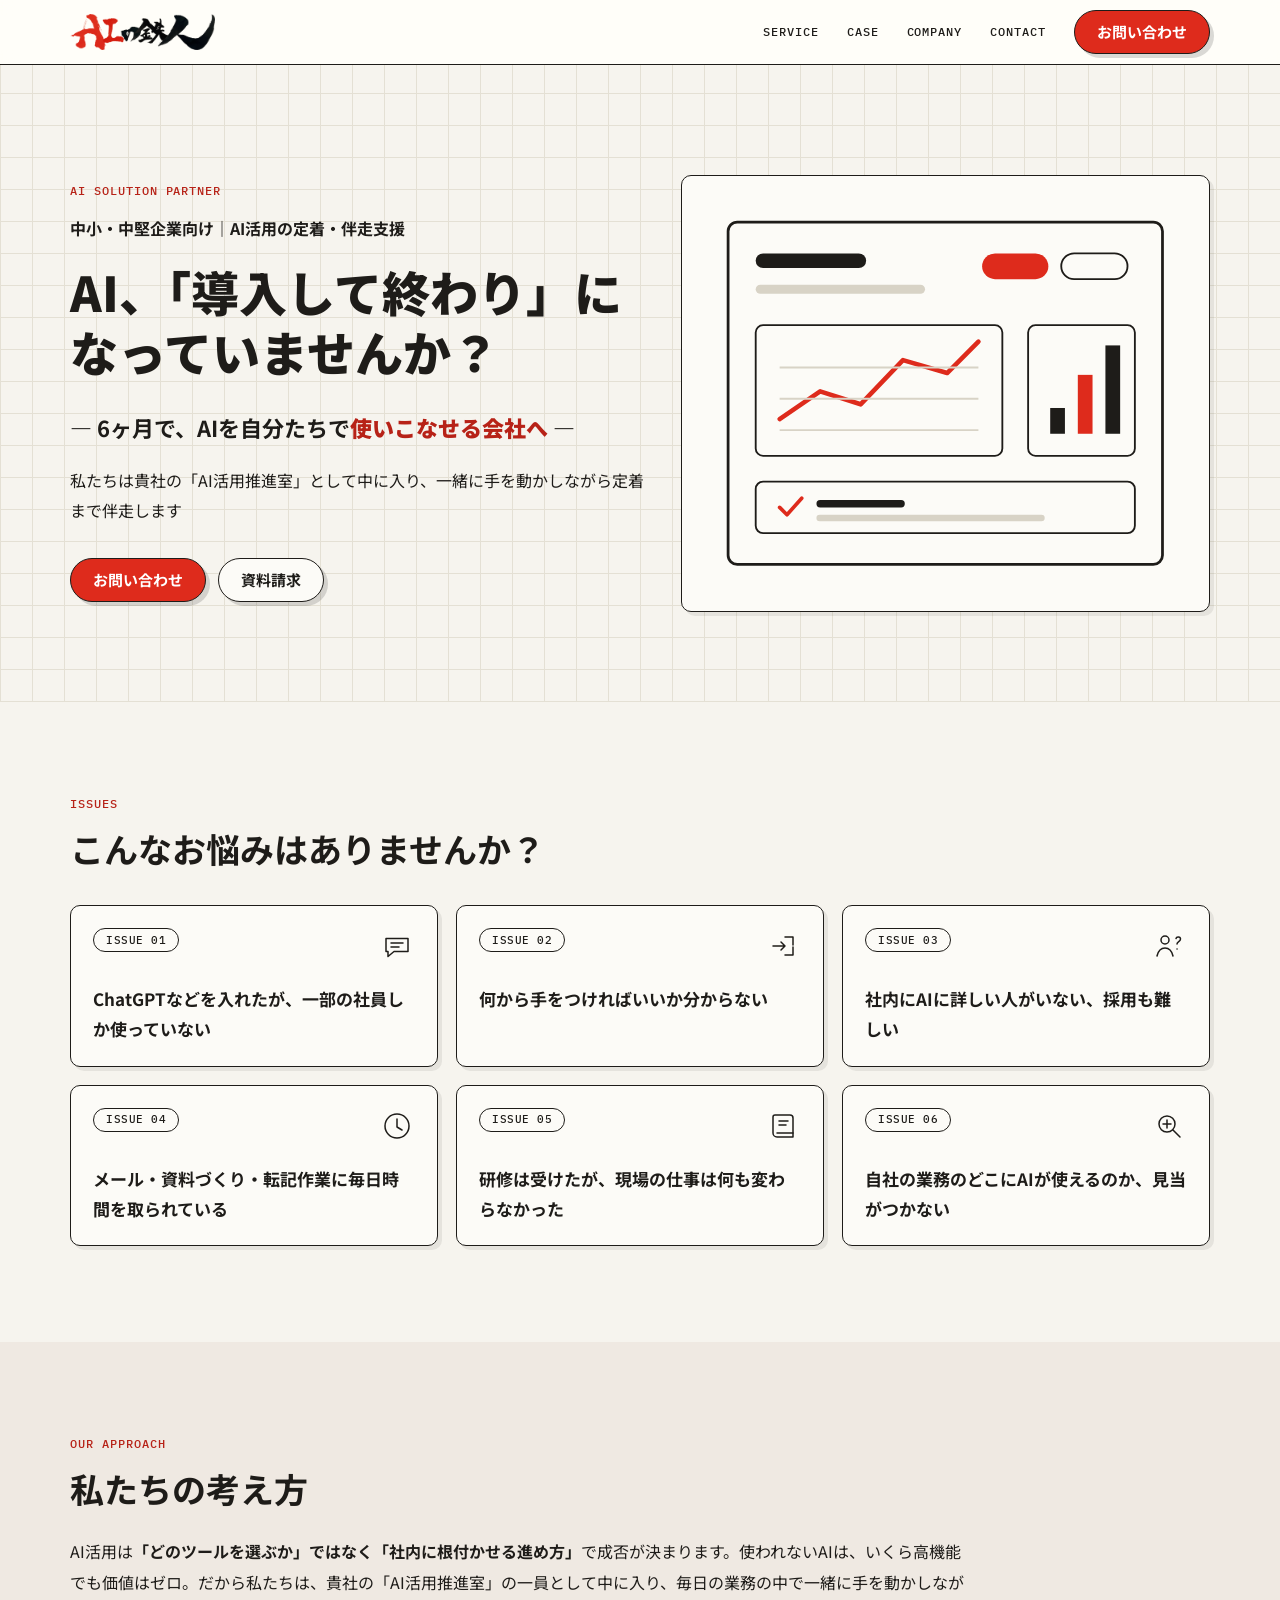
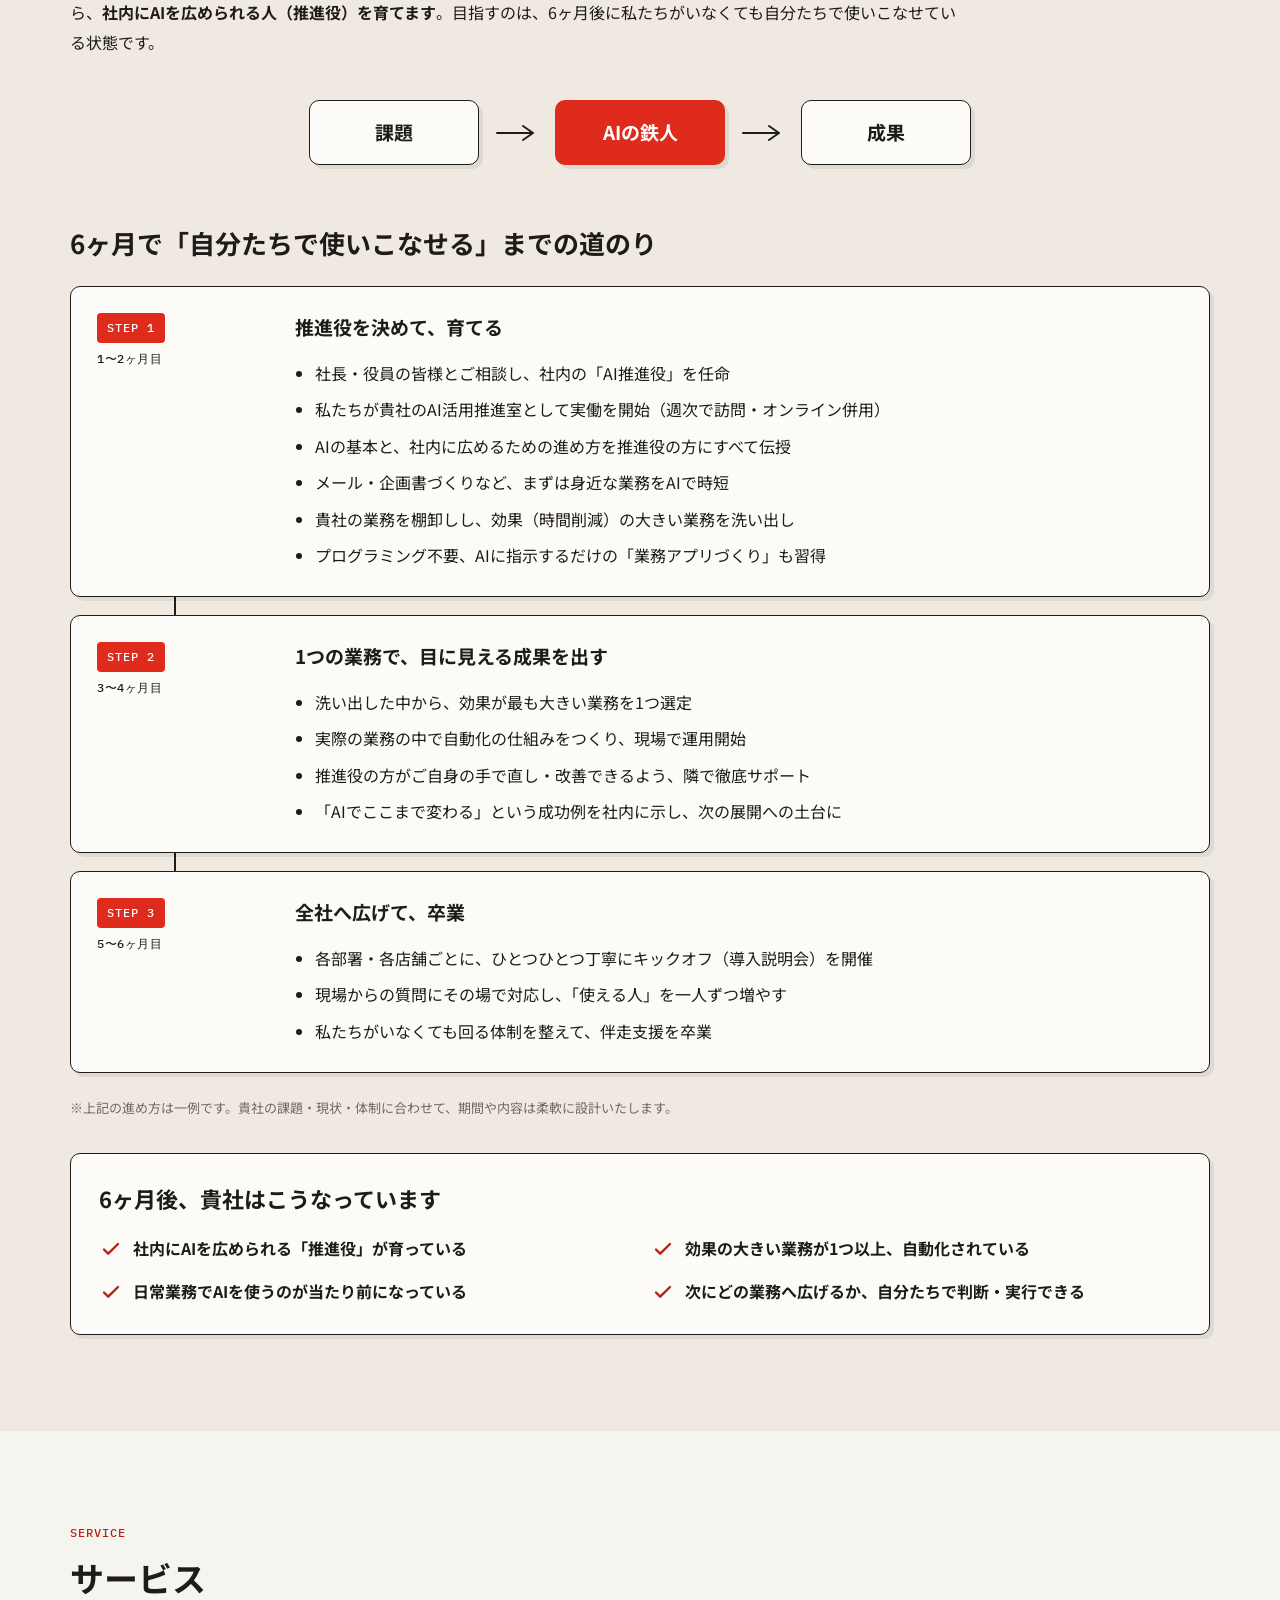
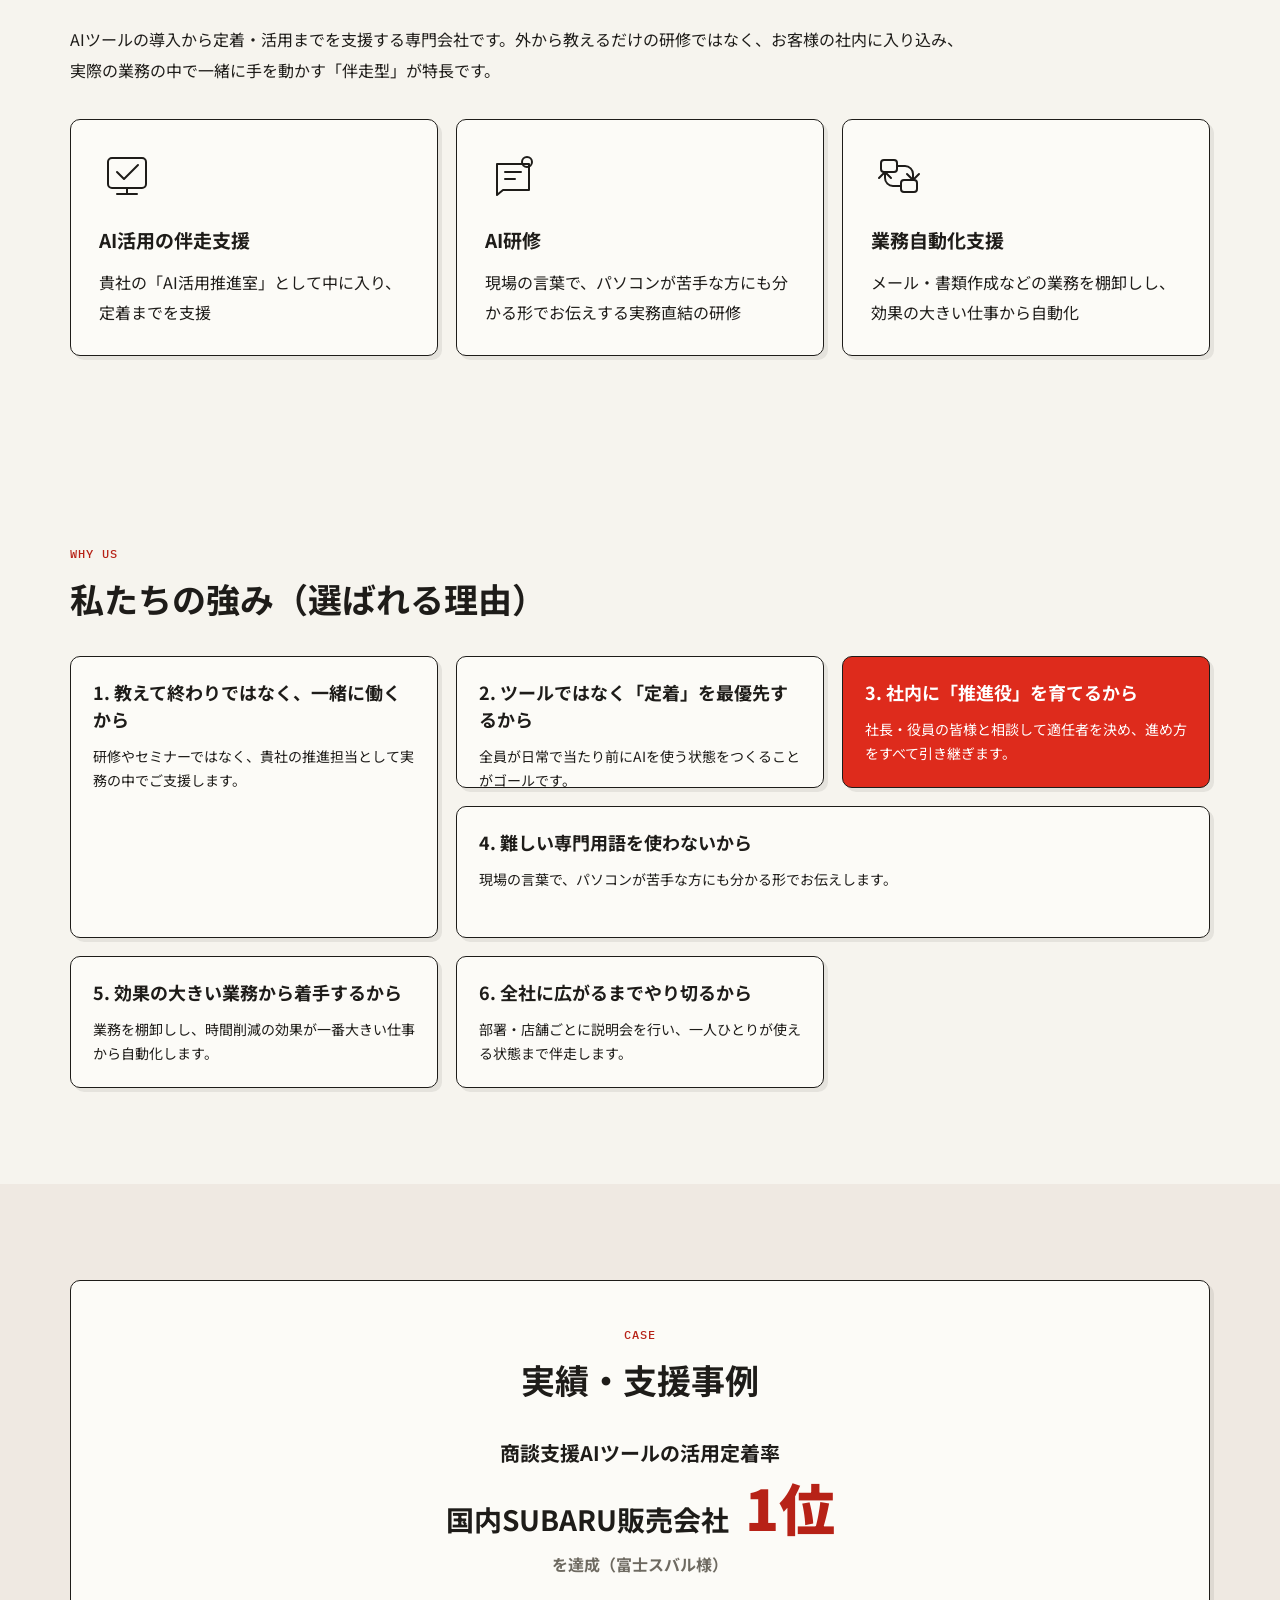
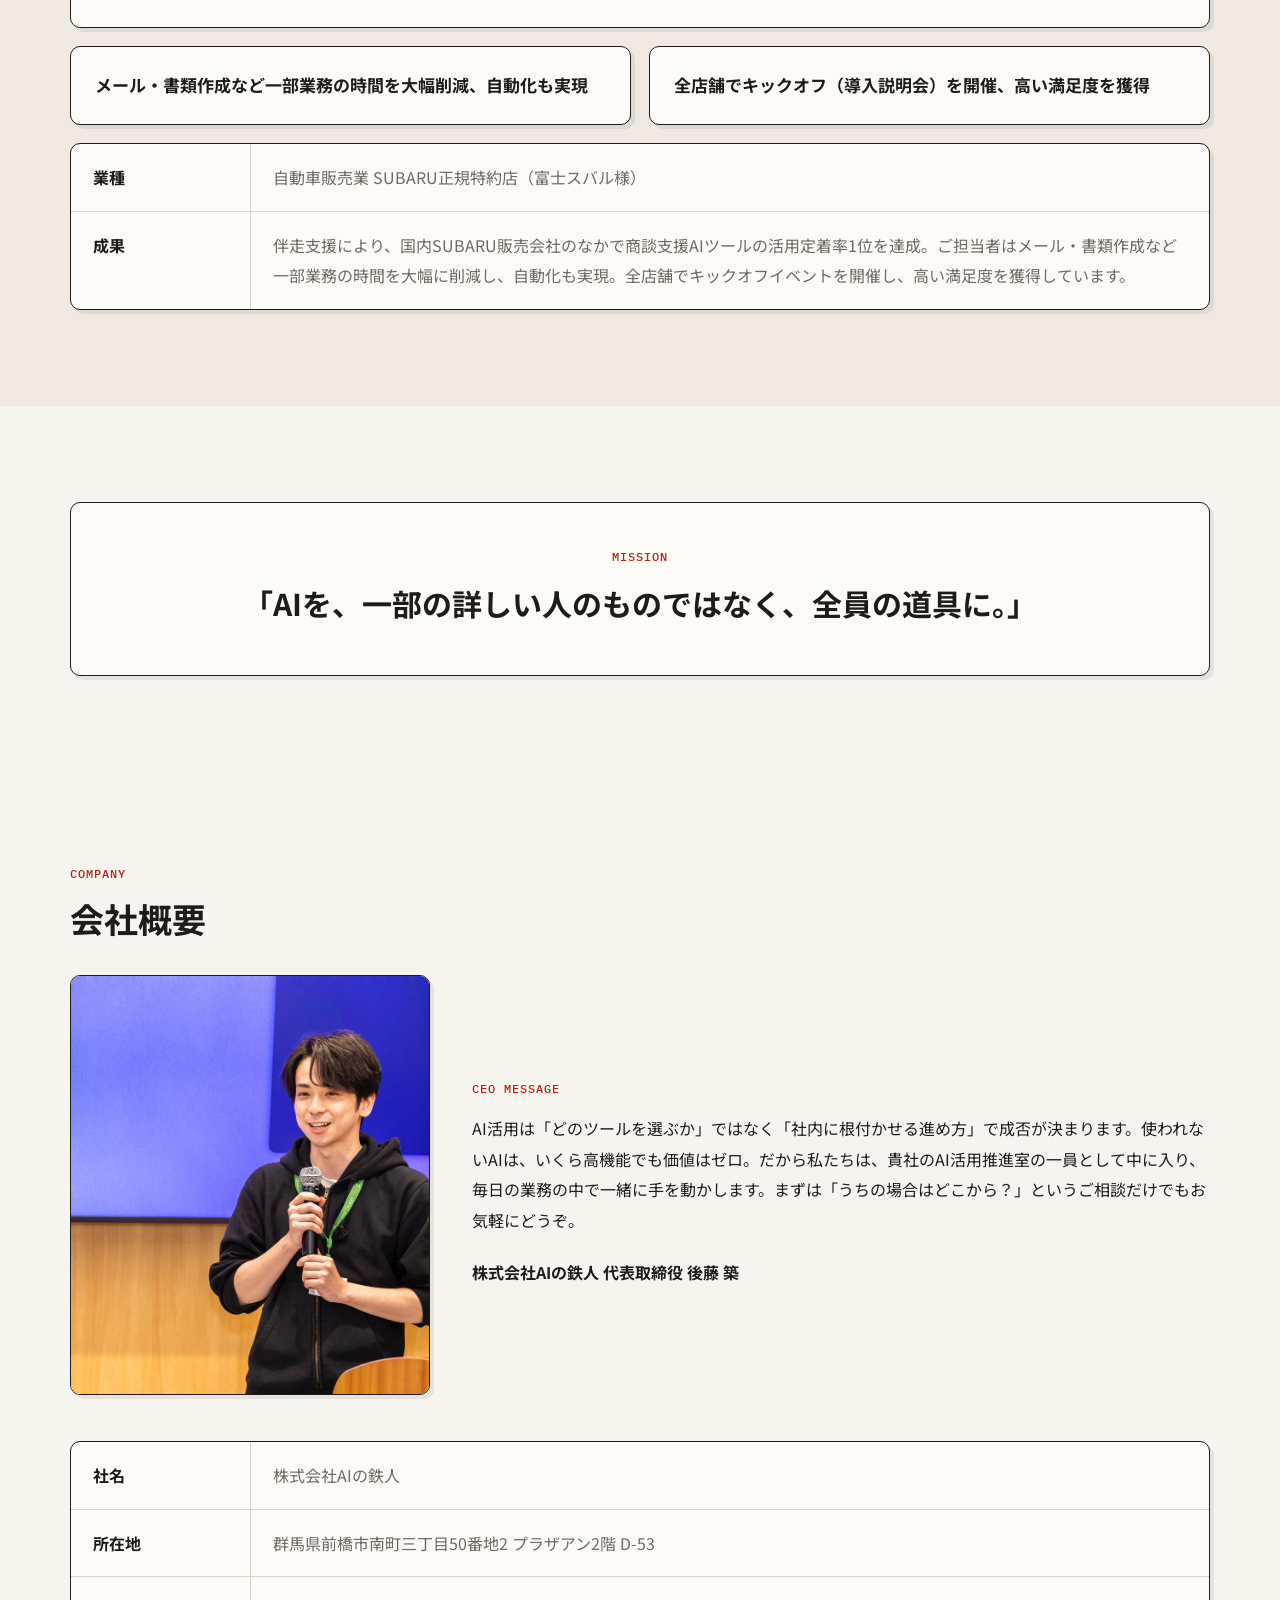
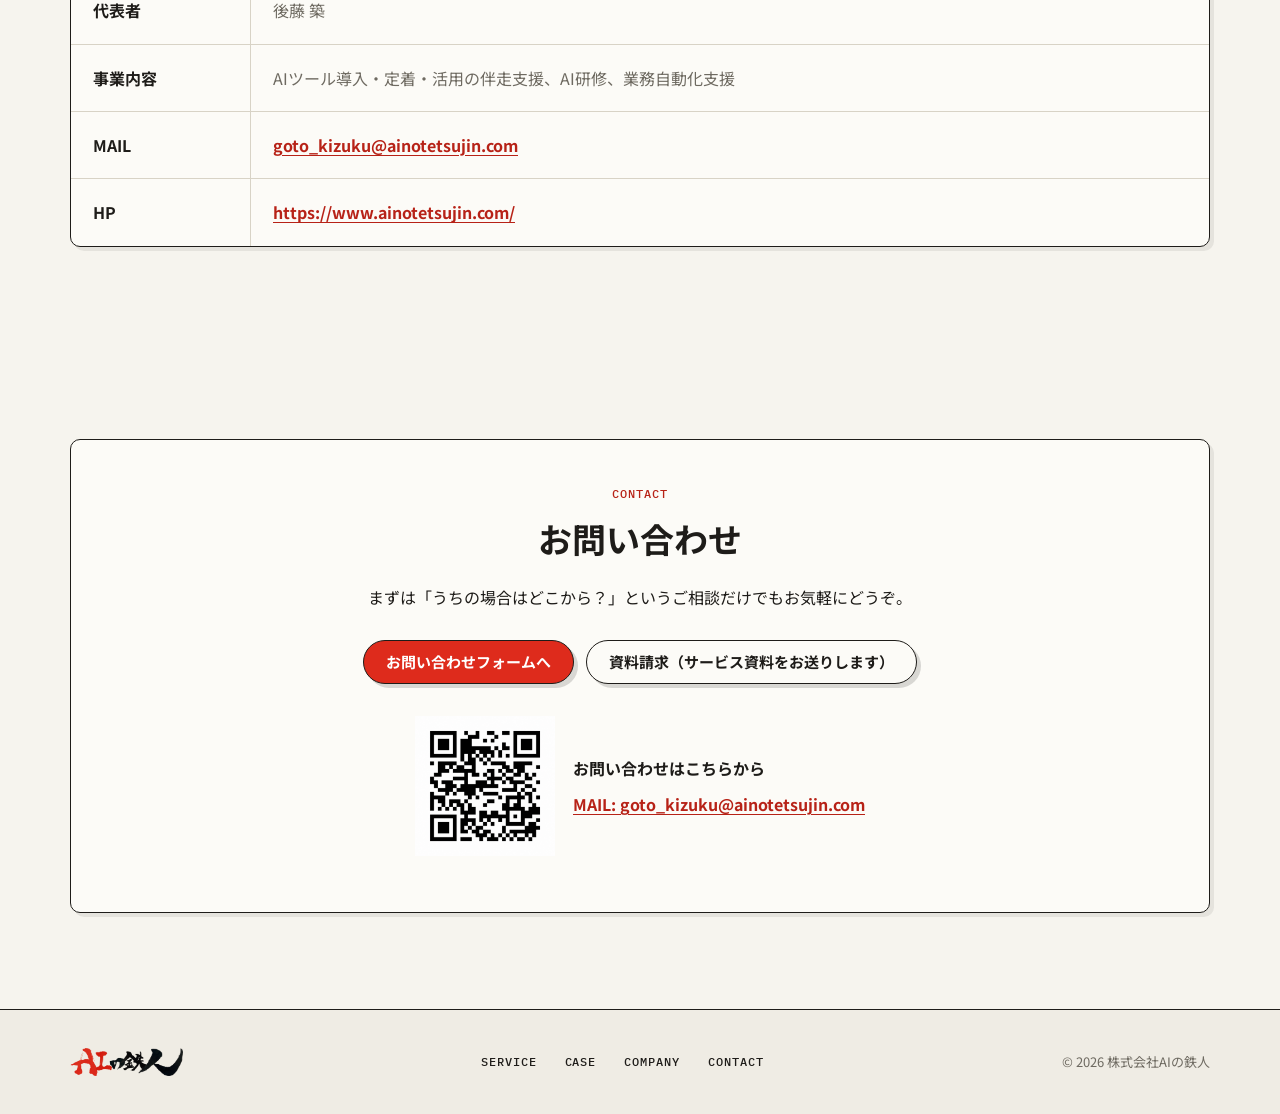
==== commit 8ecb88a0: "RB-A/RB-B: full page implementation (9 sections + footer + SEO) Co-Authored-By: Claude Fable 5 <nore" ====
--- a/index.html
+++ b/index.html
@@ -7,19 +7,36 @@
     <meta name="description" content="AI、「導入して終わり」になっていませんか？私たちは貴社の「AI活用推進室」として中に入り、6ヶ月で自分たちでAIを使いこなせる会社へ。群馬県前橋市のAI導入伴走支援・AI研修・業務自動化支援の専門会社です。">
     <meta property="og:title" content="株式会社AIの鉄人｜中小・中堅企業のAI活用 定着・伴走支援">
     <meta property="og:description" content="AI、「導入して終わり」になっていませんか？私たちは貴社の「AI活用推進室」として中に入り、6ヶ月で自分たちでAIを使いこなせる会社へ。群馬県前橋市のAI導入伴走支援・AI研修・業務自動化支援の専門会社です。">
-    <meta property="og:image" content="assets/img/logo-circle.png">
     <meta property="og:type" content="website">
+    <meta property="og:url" content="https://www.ainotetsujin.com/">
+    <meta property="og:image" content="https://www.ainotetsujin.com/assets/img/logo-circle.png">
+    <meta name="twitter:card" content="summary_large_image">
+    <meta name="theme-color" content="#F6F4EE">
+    <link rel="canonical" href="https://www.ainotetsujin.com/">
+    <link rel="icon" href="assets/img/logo-circle.png" type="image/png">
     <link rel="preconnect" href="https://fonts.googleapis.com">
     <link rel="preconnect" href="https://fonts.gstatic.com" crossorigin>
     <link href="https://fonts.googleapis.com/css2?family=IBM+Plex+Mono:wght@400;500&family=Noto+Sans+JP:wght@400;500;700;900&display=swap" rel="stylesheet">
     <link rel="stylesheet" href="assets/css/style.css">
     <script src="assets/js/main.js" defer></script>
+    <script type="application/ld+json">
+      {
+        "@context": "https://schema.org",
+        "@type": "Organization",
+        "name": "株式会社AIの鉄人",
+        "url": "https://www.ainotetsujin.com/",
+        "logo": "https://www.ainotetsujin.com/assets/img/logo-circle.png",
+        "address": "群馬県前橋市南町三丁目50番地2 プラザアン2階 D-53",
+        "email": "goto_kizuku@ainotetsujin.com"
+      }
+    </script>
   </head>
   <body id="top">
+    <a class="skip-link" href="#main">本文へスキップ</a>
     <header class="site-header">
       <div class="header-inner container">
         <a class="logo-link" href="#top" aria-label="株式会社AIの鉄人 トップへ">
-          <img class="site-logo" src="assets/img/logo-horizontal.png" alt="株式会社AIの鉄人" width="145" height="36">
+          <img class="site-logo" src="assets/img/logo-horizontal.png" alt="株式会社AIの鉄人" width="720" height="179" loading="lazy">
         </a>
         <button class="menu-toggle" type="button" aria-label="メニュー" aria-controls="primary-nav" aria-expanded="false">
           <span class="menu-toggle-line"></span>
@@ -38,11 +55,42 @@
       </div>
     </header>
 
-    <main>
+    <main id="main">
       <section class="section section-hero" id="hero">
-        <div class="container">
-          <p class="mono-label">AI SOLUTION PARTNER</p>
-          <h2 class="section-title">AI、「導入して終わり」に<br>なっていませんか？</h2>
+        <div class="container hero-grid">
+          <div class="hero-copy">
+            <p class="mono-label">AI SOLUTION PARTNER</p>
+            <p class="hero-kicker">中小・中堅企業向け｜AI活用の定着・伴走支援</p>
+            <h1 class="hero-title">AI、「導入して終わり」に<br>なっていませんか？</h1>
+            <p class="hero-lead">― 6ヶ月で、AIを自分たちで<span class="accent-text">使いこなせる会社へ</span> ―</p>
+            <p class="hero-sub">私たちは貴社の「AI活用推進室」として中に入り、一緒に手を動かしながら定着まで伴走します</p>
+            <div class="hero-actions">
+              <a class="btn" href="https://forms.gle/YZ8bPWESxtVHzLJG6" target="_blank" rel="noopener">お問い合わせ</a>
+              <a class="btn btn-ghost" href="https://forms.gle/YZ8bPWESxtVHzLJG6" target="_blank" rel="noopener">資料請求</a>
+            </div>
+          </div>
+          <div class="hero-visual card" aria-label="ダッシュボード風ビジュアル">
+            <svg class="hero-dashboard" viewBox="0 0 520 420" aria-hidden="true" role="presentation" focusable="false">
+              <rect x="24" y="24" width="472" height="372" rx="10" fill="#FCFBF7" stroke="#1E1C19" stroke-width="3"/>
+              <rect x="54" y="58" width="120" height="16" rx="8" fill="#1E1C19"/>
+              <rect x="54" y="92" width="184" height="10" rx="5" fill="#D8D3C6"/>
+              <rect x="300" y="58" width="72" height="28" rx="14" fill="#DE2B1C"/>
+              <rect x="386" y="58" width="72" height="28" rx="14" fill="#FCFBF7" stroke="#1E1C19" stroke-width="2"/>
+              <rect x="54" y="136" width="268" height="142" rx="8" fill="#FCFBF7" stroke="#1E1C19" stroke-width="2"/>
+              <path d="M80 238 L124 208 L168 222 L214 174 L262 188 L296 154" fill="none" stroke="#DE2B1C" stroke-width="5" stroke-linecap="round" stroke-linejoin="round"/>
+              <path d="M80 250 H296" stroke="#D8D3C6" stroke-width="2"/>
+              <path d="M80 216 H296" stroke="#D8D3C6" stroke-width="2"/>
+              <path d="M80 182 H296" stroke="#D8D3C6" stroke-width="2"/>
+              <rect x="350" y="136" width="116" height="142" rx="8" fill="#FCFBF7" stroke="#1E1C19" stroke-width="2"/>
+              <rect x="374" y="226" width="16" height="28" fill="#1E1C19"/>
+              <rect x="404" y="190" width="16" height="64" fill="#DE2B1C"/>
+              <rect x="434" y="158" width="16" height="96" fill="#1E1C19"/>
+              <rect x="54" y="306" width="412" height="56" rx="8" fill="#FCFBF7" stroke="#1E1C19" stroke-width="2"/>
+              <path d="M80 334 l8 8 16 -18" fill="none" stroke="#DE2B1C" stroke-width="4" stroke-linecap="round" stroke-linejoin="round"/>
+              <rect x="120" y="326" width="96" height="8" rx="4" fill="#1E1C19"/>
+              <rect x="120" y="342" width="248" height="7" rx="3.5" fill="#D8D3C6"/>
+            </svg>
+          </div>
         </div>
       </section>
 
@@ -50,6 +98,50 @@
         <div class="container">
           <p class="mono-label">ISSUES</p>
           <h2 class="section-title">こんなお悩みはありませんか？</h2>
+          <div class="issues-grid">
+            <article class="card issue-card">
+              <div class="issue-card-head">
+                <span class="chip">ISSUE 01</span>
+                <svg class="issue-icon" viewBox="0 0 36 36" aria-hidden="true" focusable="false"><path d="M7 10.5h22v13H15l-6 5v-5H7z" fill="none" stroke="currentColor" stroke-width="1.5" stroke-linejoin="round"/><path d="M12 15h12M12 19h8" fill="none" stroke="currentColor" stroke-width="1.5" stroke-linecap="round"/></svg>
+              </div>
+              <p>ChatGPTなどを入れたが、一部の社員しか使っていない</p>
+            </article>
+            <article class="card issue-card">
+              <div class="issue-card-head">
+                <span class="chip">ISSUE 02</span>
+                <svg class="issue-icon" viewBox="0 0 36 36" aria-hidden="true" focusable="false"><path d="M8 18h12M20 18l-4-4M20 18l-4 4M20 9h8v8M20 27h8v-8" fill="none" stroke="currentColor" stroke-width="1.5" stroke-linecap="round" stroke-linejoin="round"/></svg>
+              </div>
+              <p>何から手をつければいいか分からない</p>
+            </article>
+            <article class="card issue-card">
+              <div class="issue-card-head">
+                <span class="chip">ISSUE 03</span>
+                <svg class="issue-icon" viewBox="0 0 36 36" aria-hidden="true" focusable="false"><circle cx="14" cy="12" r="4" fill="none" stroke="currentColor" stroke-width="1.5"/><path d="M6 28c1.2-5 4-8 8-8s6.8 3 8 8" fill="none" stroke="currentColor" stroke-width="1.5" stroke-linecap="round"/><path d="M25 10.5c.5-2.2 4.5-2 4.5.5 0 2.8-3.5 2.4-3.5 5M26 21h.1" fill="none" stroke="currentColor" stroke-width="1.5" stroke-linecap="round"/></svg>
+              </div>
+              <p>社内にAIに詳しい人がいない、採用も難しい</p>
+            </article>
+            <article class="card issue-card">
+              <div class="issue-card-head">
+                <span class="chip">ISSUE 04</span>
+                <svg class="issue-icon" viewBox="0 0 36 36" aria-hidden="true" focusable="false"><circle cx="18" cy="18" r="12" fill="none" stroke="currentColor" stroke-width="1.5"/><path d="M18 11v8l5 3" fill="none" stroke="currentColor" stroke-width="1.5" stroke-linecap="round" stroke-linejoin="round"/></svg>
+              </div>
+              <p>メール・資料づくり・転記作業に毎日時間を取られている</p>
+            </article>
+            <article class="card issue-card">
+              <div class="issue-card-head">
+                <span class="chip">ISSUE 05</span>
+                <svg class="issue-icon" viewBox="0 0 36 36" aria-hidden="true" focusable="false"><path d="M10 7h15a3 3 0 0 1 3 3v19H12a4 4 0 0 1-4-4V9a2 2 0 0 1 2-2z" fill="none" stroke="currentColor" stroke-width="1.5" stroke-linejoin="round"/><path d="M12 25h16M14 13h9M14 17h7" fill="none" stroke="currentColor" stroke-width="1.5" stroke-linecap="round"/></svg>
+              </div>
+              <p>研修は受けたが、現場の仕事は何も変わらなかった</p>
+            </article>
+            <article class="card issue-card">
+              <div class="issue-card-head">
+                <span class="chip">ISSUE 06</span>
+                <svg class="issue-icon" viewBox="0 0 36 36" aria-hidden="true" focusable="false"><circle cx="16" cy="16" r="8" fill="none" stroke="currentColor" stroke-width="1.5"/><path d="M22 22l7 7M16 12v8M12 16h8" fill="none" stroke="currentColor" stroke-width="1.5" stroke-linecap="round"/></svg>
+              </div>
+              <p>自社の業務のどこにAIが使えるのか、見当がつかない</p>
+            </article>
+          </div>
         </div>
       </section>
 
@@ -57,6 +149,73 @@
         <div class="container">
           <p class="mono-label">OUR APPROACH</p>
           <h2 class="section-title">私たちの考え方</h2>
+          <p class="section-lead">AI活用は<strong>「どのツールを選ぶか」ではなく「社内に根付かせる進め方」</strong>で成否が決まります。使われないAIは、いくら高機能でも価値はゼロ。だから私たちは、貴社の「AI活用推進室」の一員として中に入り、毎日の業務の中で一緒に手を動かしながら、<strong>社内にAIを広められる人（推進役）を育てます</strong>。目指すのは、6ヶ月後に私たちがいなくても自分たちで使いこなせている状態です。</p>
+          <div class="solution-flow" aria-label="課題から成果までの流れ">
+            <div class="flow-box card">課題</div>
+            <svg class="flow-arrow" viewBox="0 0 48 24" aria-hidden="true" focusable="false"><path d="M4 12h36M30 5l10 7-10 7" fill="none" stroke="currentColor" stroke-width="2" stroke-linecap="round" stroke-linejoin="round"/></svg>
+            <div class="flow-box flow-box-accent">AIの鉄人</div>
+            <svg class="flow-arrow" viewBox="0 0 48 24" aria-hidden="true" focusable="false"><path d="M4 12h36M30 5l10 7-10 7" fill="none" stroke="currentColor" stroke-width="2" stroke-linecap="round" stroke-linejoin="round"/></svg>
+            <div class="flow-box card">成果</div>
+          </div>
+          <h3 class="path-title">6ヶ月で「自分たちで使いこなせる」までの道のり</h3>
+          <div class="timeline">
+            <article class="card step-card">
+              <div class="step-meta">
+                <span class="step-badge">STEP 1</span>
+                <span class="step-period">1〜2ヶ月目</span>
+              </div>
+              <div class="step-body">
+                <h4>推進役を決めて、育てる</h4>
+                <ul>
+                  <li>社長・役員の皆様とご相談し、社内の「AI推進役」を任命</li>
+                  <li>私たちが貴社のAI活用推進室として実働を開始（週次で訪問・オンライン併用）</li>
+                  <li>AIの基本と、社内に広めるための進め方を推進役の方にすべて伝授</li>
+                  <li>メール・企画書づくりなど、まずは身近な業務をAIで時短</li>
+                  <li>貴社の業務を棚卸しし、効果（時間削減）の大きい業務を洗い出し</li>
+                  <li>プログラミング不要、AIに指示するだけの「業務アプリづくり」も習得</li>
+                </ul>
+              </div>
+            </article>
+            <article class="card step-card">
+              <div class="step-meta">
+                <span class="step-badge">STEP 2</span>
+                <span class="step-period">3〜4ヶ月目</span>
+              </div>
+              <div class="step-body">
+                <h4>1つの業務で、目に見える成果を出す</h4>
+                <ul>
+                  <li>洗い出した中から、効果が最も大きい業務を1つ選定</li>
+                  <li>実際の業務の中で自動化の仕組みをつくり、現場で運用開始</li>
+                  <li>推進役の方がご自身の手で直し・改善できるよう、隣で徹底サポート</li>
+                  <li>「AIでここまで変わる」という成功例を社内に示し、次の展開への土台に</li>
+                </ul>
+              </div>
+            </article>
+            <article class="card step-card">
+              <div class="step-meta">
+                <span class="step-badge">STEP 3</span>
+                <span class="step-period">5〜6ヶ月目</span>
+              </div>
+              <div class="step-body">
+                <h4>全社へ広げて、卒業</h4>
+                <ul>
+                  <li>各部署・各店舗ごとに、ひとつひとつ丁寧にキックオフ（導入説明会）を開催</li>
+                  <li>現場からの質問にその場で対応し、「使える人」を一人ずつ増やす</li>
+                  <li>私たちがいなくても回る体制を整えて、伴走支援を卒業</li>
+                </ul>
+              </div>
+            </article>
+          </div>
+          <p class="solution-note">※上記の進め方は一例です。貴社の課題・現状・体制に合わせて、期間や内容は柔軟に設計いたします。</p>
+          <div class="after-box card">
+            <h3>6ヶ月後、貴社はこうなっています</h3>
+            <ul class="check-grid">
+              <li><svg viewBox="0 0 24 24" aria-hidden="true" focusable="false"><path d="M5 12.5l4.2 4.2L19 7" fill="none" stroke="currentColor" stroke-width="2.4" stroke-linecap="round" stroke-linejoin="round"/></svg>社内にAIを広められる「推進役」が育っている</li>
+              <li><svg viewBox="0 0 24 24" aria-hidden="true" focusable="false"><path d="M5 12.5l4.2 4.2L19 7" fill="none" stroke="currentColor" stroke-width="2.4" stroke-linecap="round" stroke-linejoin="round"/></svg>効果の大きい業務が1つ以上、自動化されている</li>
+              <li><svg viewBox="0 0 24 24" aria-hidden="true" focusable="false"><path d="M5 12.5l4.2 4.2L19 7" fill="none" stroke="currentColor" stroke-width="2.4" stroke-linecap="round" stroke-linejoin="round"/></svg>日常業務でAIを使うのが当たり前になっている</li>
+              <li><svg viewBox="0 0 24 24" aria-hidden="true" focusable="false"><path d="M5 12.5l4.2 4.2L19 7" fill="none" stroke="currentColor" stroke-width="2.4" stroke-linecap="round" stroke-linejoin="round"/></svg>次にどの業務へ広げるか、自分たちで判断・実行できる</li>
+            </ul>
+          </div>
         </div>
       </section>
 
@@ -64,6 +223,24 @@
         <div class="container">
           <p class="mono-label">SERVICE</p>
           <h2 class="section-title">サービス</h2>
+          <p class="section-lead">AIツールの導入から定着・活用までを支援する専門会社です。外から教えるだけの研修ではなく、お客様の社内に入り込み、実際の業務の中で一緒に手を動かす「伴走型」が特長です。</p>
+          <div class="service-grid">
+            <article class="card service-card">
+              <svg class="service-icon" viewBox="0 0 56 56" aria-hidden="true" focusable="false"><rect x="9" y="10" width="38" height="30" rx="4" fill="none" stroke="currentColor" stroke-width="2"/><path d="M18 46h20M28 40v6M18 24l7 7 14-14" fill="none" stroke="currentColor" stroke-width="2" stroke-linecap="round" stroke-linejoin="round"/></svg>
+              <h3>AI活用の伴走支援</h3>
+              <p>貴社の「AI活用推進室」として中に入り、定着までを支援</p>
+            </article>
+            <article class="card service-card">
+              <svg class="service-icon" viewBox="0 0 56 56" aria-hidden="true" focusable="false"><path d="M12 16h32v26H18l-6 5z" fill="none" stroke="currentColor" stroke-width="2" stroke-linejoin="round"/><path d="M20 24h16M20 31h10" fill="none" stroke="currentColor" stroke-width="2" stroke-linecap="round"/><circle cx="42" cy="14" r="5" fill="none" stroke="currentColor" stroke-width="2"/></svg>
+              <h3>AI研修</h3>
+              <p>現場の言葉で、パソコンが苦手な方にも分かる形でお伝えする実務直結の研修</p>
+            </article>
+            <article class="card service-card">
+              <svg class="service-icon" viewBox="0 0 56 56" aria-hidden="true" focusable="false"><rect x="10" y="12" width="16" height="12" rx="3" fill="none" stroke="currentColor" stroke-width="2"/><rect x="30" y="32" width="16" height="12" rx="3" fill="none" stroke="currentColor" stroke-width="2"/><path d="M26 18h8a8 8 0 0 1 8 8v6M30 38h-8a8 8 0 0 1-8-8v-6M36 26l6 6 6-6M20 30l-6-6-6 6" fill="none" stroke="currentColor" stroke-width="2" stroke-linecap="round" stroke-linejoin="round"/></svg>
+              <h3>業務自動化支援</h3>
+              <p>メール・書類作成などの業務を棚卸しし、効果の大きい仕事から自動化</p>
+            </article>
+          </div>
         </div>
       </section>
 
@@ -71,20 +248,73 @@
         <div class="container">
           <p class="mono-label">WHY US</p>
           <h2 class="section-title">私たちの強み（選ばれる理由）</h2>
+          <div class="reasons-grid">
+            <article class="card reason-card reason-tall">
+              <h3>1. 教えて終わりではなく、一緒に働くから</h3>
+              <p>研修やセミナーではなく、貴社の推進担当として実務の中でご支援します。</p>
+            </article>
+            <article class="card reason-card">
+              <h3>2. ツールではなく「定着」を最優先するから</h3>
+              <p>全員が日常で当たり前にAIを使う状態をつくることがゴールです。</p>
+            </article>
+            <article class="card reason-card reason-accent">
+              <h3>3. 社内に「推進役」を育てるから</h3>
+              <p>社長・役員の皆様と相談して適任者を決め、進め方をすべて引き継ぎます。</p>
+            </article>
+            <article class="card reason-card reason-wide">
+              <h3>4. 難しい専門用語を使わないから</h3>
+              <p>現場の言葉で、パソコンが苦手な方にも分かる形でお伝えします。</p>
+            </article>
+            <article class="card reason-card">
+              <h3>5. 効果の大きい業務から着手するから</h3>
+              <p>業務を棚卸しし、時間削減の効果が一番大きい仕事から自動化します。</p>
+            </article>
+            <article class="card reason-card">
+              <h3>6. 全社に広がるまでやり切るから</h3>
+              <p>部署・店舗ごとに説明会を行い、一人ひとりが使える状態まで伴走します。</p>
+            </article>
+          </div>
         </div>
       </section>
 
       <section class="section section-alt" id="case">
         <div class="container">
-          <p class="mono-label">CASE</p>
-          <h2 class="section-title">実績・支援事例</h2>
+          <div class="card case-highlight">
+            <p class="mono-label">CASE</p>
+            <h2 class="section-title">実績・支援事例</h2>
+            <p class="case-lead">商談支援AIツールの活用定着率</p>
+            <p class="case-rank">国内SUBARU販売会社 <span class="num-xl">1位</span></p>
+            <p class="case-note">を達成（富士スバル様）</p>
+          </div>
+          <div class="case-facts">
+            <article class="card fact-card">
+              <p>メール・書類作成など一部業務の時間を大幅削減、自動化も実現</p>
+            </article>
+            <article class="card fact-card">
+              <p>全店舗でキックオフ（導入説明会）を開催、高い満足度を獲得</p>
+            </article>
+          </div>
+          <div class="card case-table">
+            <dl>
+              <div>
+                <dt>業種</dt>
+                <dd>自動車販売業 SUBARU正規特約店（富士スバル様）</dd>
+              </div>
+              <div>
+                <dt>成果</dt>
+                <dd>伴走支援により、国内SUBARU販売会社のなかで商談支援AIツールの活用定着率1位を達成。ご担当者はメール・書類作成など一部業務の時間を大幅に削減し、自動化も実現。全店舗でキックオフイベントを開催し、高い満足度を獲得しています。</dd>
+              </div>
+            </dl>
+          </div>
         </div>
       </section>
 
       <section class="section" id="mission">
         <div class="container">
-          <p class="mono-label">MISSION</p>
-          <h2 class="section-title">「AIを、一部の詳しい人のものではなく、全員の道具に。」</h2>
+          <div class="card mission-card">
+            <p class="mono-label">MISSION</p>
+            <h2>「AIを、一部の詳しい人のものではなく、全員の道具に。」</h2>
+          </div>
         </div>
       </section>
 
@@ -92,17 +322,84 @@
         <div class="container">
           <p class="mono-label">COMPANY</p>
           <h2 class="section-title">会社概要</h2>
+          <div class="ceo-message">
+            <div class="ceo-photo-wrap">
+              <img src="assets/img/ceo-photo.jpg" alt="代表取締役 後藤築" width="1600" height="981" loading="lazy">
+            </div>
+            <div class="ceo-copy">
+              <p class="mono-label">CEO MESSAGE</p>
+              <p>AI活用は「どのツールを選ぶか」ではなく「社内に根付かせる進め方」で成否が決まります。使われないAIは、いくら高機能でも価値はゼロ。だから私たちは、貴社のAI活用推進室の一員として中に入り、毎日の業務の中で一緒に手を動かします。まずは「うちの場合はどこから？」というご相談だけでもお気軽にどうぞ。</p>
+              <p class="ceo-signature">株式会社AIの鉄人 代表取締役 後藤 築</p>
+            </div>
+          </div>
+          <div class="card company-table">
+            <dl>
+              <div>
+                <dt>社名</dt>
+                <dd>株式会社AIの鉄人</dd>
+              </div>
+              <div>
+                <dt>所在地</dt>
+                <dd>群馬県前橋市南町三丁目50番地2 プラザアン2階 D-53</dd>
+              </div>
+              <div>
+                <dt>代表者</dt>
+                <dd>後藤 築</dd>
+              </div>
+              <div>
+                <dt>事業内容</dt>
+                <dd>AIツール導入・定着・活用の伴走支援、AI研修、業務自動化支援</dd>
+              </div>
+              <div>
+                <dt>MAIL</dt>
+                <dd><a href="mailto:goto_kizuku@ainotetsujin.com">goto_kizuku@ainotetsujin.com</a></dd>
+              </div>
+              <div>
+                <dt>HP</dt>
+                <dd><a href="https://www.ainotetsujin.com/">https://www.ainotetsujin.com/</a></dd>
+              </div>
+            </dl>
+          </div>
         </div>
       </section>
 
       <section class="section" id="contact">
         <div class="container">
-          <p class="mono-label">CONTACT</p>
-          <h2 class="section-title">お問い合わせ</h2>
+          <div class="card contact-card">
+            <p class="mono-label">CONTACT</p>
+            <h2 class="section-title">お問い合わせ</h2>
+            <p class="contact-lead">まずは「うちの場合はどこから？」というご相談だけでもお気軽にどうぞ。</p>
+            <div class="contact-actions">
+              <a class="btn" href="https://forms.gle/YZ8bPWESxtVHzLJG6" target="_blank" rel="noopener">お問い合わせフォームへ</a>
+              <a class="btn btn-ghost" href="https://forms.gle/YZ8bPWESxtVHzLJG6" target="_blank" rel="noopener">資料請求（サービス資料をお送りします）</a>
+            </div>
+            <div class="contact-qr">
+              <img src="assets/img/contact-qr.png" alt="お問い合わせフォームQRコード" width="480" height="480" loading="lazy">
+              <div>
+                <p>お問い合わせはこちらから</p>
+                <a href="mailto:goto_kizuku@ainotetsujin.com">MAIL: goto_kizuku@ainotetsujin.com</a>
+              </div>
+            </div>
+          </div>
         </div>
       </section>
     </main>
 
-    <footer class="site-footer"></footer>
+    <footer class="site-footer">
+      <div class="footer-inner">
+        <a class="footer-logo-link" href="#top" aria-label="株式会社AIの鉄人 トップへ">
+          <img class="footer-logo" src="assets/img/logo-horizontal.png" alt="株式会社AIの鉄人" width="720" height="179" loading="lazy">
+        </a>
+        <nav class="footer-nav" aria-label="フッターナビゲーション">
+          <ul class="nav-list">
+            <li><a href="#service">SERVICE</a></li>
+            <li><a href="#case">CASE</a></li>
+            <li><a href="#company">COMPANY</a></li>
+            <li><a href="#contact">CONTACT</a></li>
+          </ul>
+        </nav>
+        <p class="footer-copy">© 2026 株式会社AIの鉄人</p>
+      </div>
+    </footer>
   </body>
 </html>
--- a/assets/css/style.css
+++ b/assets/css/style.css
@@ -188,6 +188,323 @@
   background: #fff;
 }
 
+.section-lead {
+  max-width: 900px;
+  margin: 24px 0 0;
+}
+
+.section-lead strong {
+  font-weight: 700;
+}
+
+.accent-text {
+  color: var(--accent-dark);
+  font-weight: 900;
+}
+
+.section-hero {
+  padding-block: 110px 90px;
+}
+
+.hero-grid {
+  display: grid;
+  grid-template-columns: 1.1fr 1fr;
+  gap: 30px;
+  align-items: center;
+}
+
+.hero-kicker {
+  margin: 0 0 18px;
+  font-weight: 700;
+}
+
+.hero-title {
+  margin: 0;
+  font-size: 48px;
+  font-weight: 900;
+  line-height: 1.25;
+}
+
+.hero-lead {
+  margin: 28px 0 0;
+  font-size: 22px;
+  font-weight: 700;
+  line-height: 1.7;
+}
+
+.hero-sub {
+  max-width: 620px;
+  margin: 18px 0 0;
+}
+
+.hero-actions {
+  display: flex;
+  flex-wrap: wrap;
+  gap: 12px;
+  margin-top: 32px;
+}
+
+.hero-visual {
+  padding: 24px;
+}
+
+.hero-dashboard {
+  width: 100%;
+}
+
+.issues-grid,
+.service-grid {
+  display: grid;
+  grid-template-columns: repeat(3, minmax(0, 1fr));
+  gap: 18px;
+  margin-top: 34px;
+}
+
+.issue-card {
+  padding: 22px;
+}
+
+.issue-card-head {
+  display: flex;
+  align-items: flex-start;
+  justify-content: space-between;
+  gap: 16px;
+}
+
+.issue-icon {
+  width: 36px;
+  height: 36px;
+  flex: 0 0 auto;
+  color: var(--ink);
+}
+
+.issue-card p {
+  margin: 20px 0 0;
+  font-size: 17px;
+  font-weight: 700;
+  line-height: 1.75;
+}
+
+.solution-flow {
+  display: flex;
+  align-items: center;
+  justify-content: center;
+  gap: 14px;
+  margin-top: 42px;
+}
+
+.flow-box {
+  min-width: 170px;
+  padding: 18px 24px;
+  text-align: center;
+  font-size: 19px;
+  font-weight: 700;
+  line-height: 1.4;
+}
+
+.flow-box-accent {
+  min-width: 170px;
+  padding: 19.5px 24px;
+  border-radius: var(--radius);
+  background: var(--accent);
+  box-shadow: var(--shadow);
+  color: #fff;
+  font-size: 19px;
+  font-weight: 700;
+  line-height: 1.4;
+  text-align: center;
+}
+
+.flow-arrow {
+  width: 48px;
+  height: 24px;
+  color: var(--ink);
+  flex: 0 0 auto;
+}
+
+.path-title {
+  margin: 58px 0 0;
+  font-size: 26px;
+  font-weight: 700;
+  line-height: 1.5;
+}
+
+.timeline {
+  position: relative;
+  display: grid;
+  gap: 18px;
+  margin-top: 24px;
+}
+
+.timeline::before {
+  content: "";
+  position: absolute;
+  top: 24px;
+  bottom: 24px;
+  left: 104px;
+  width: 1.5px;
+  background: var(--ink);
+}
+
+.step-card {
+  position: relative;
+  display: grid;
+  grid-template-columns: 170px minmax(0, 1fr);
+  gap: 28px;
+  padding: 26px;
+}
+
+.step-meta {
+  position: relative;
+  z-index: 1;
+  display: flex;
+  flex-direction: column;
+  align-items: flex-start;
+  gap: 10px;
+}
+
+.step-badge {
+  display: inline-flex;
+  align-items: center;
+  min-height: 30px;
+  padding: 6px 10px;
+  border-radius: 4px;
+  background: var(--accent);
+  color: #fff;
+  font-family: var(--font-mono);
+  font-size: 12px;
+  font-weight: 500;
+  line-height: 1;
+  letter-spacing: .08em;
+}
+
+.step-period {
+  font-family: var(--font-mono);
+  font-size: 12px;
+  font-weight: 500;
+  line-height: 1;
+  letter-spacing: .05em;
+}
+
+.step-body h4 {
+  margin: 0;
+  font-size: 19px;
+  font-weight: 700;
+  line-height: 1.5;
+}
+
+.step-body ul {
+  margin: 16px 0 0;
+  padding-left: 1.25em;
+}
+
+.step-body li + li {
+  margin-top: 6px;
+}
+
+.solution-note {
+  margin: 24px 0 0;
+  color: var(--soft);
+  font-size: 13px;
+  line-height: 1.7;
+}
+
+.after-box {
+  margin-top: 34px;
+  padding: 28px;
+}
+
+.after-box h3 {
+  margin: 0;
+  font-size: 22px;
+  font-weight: 700;
+  line-height: 1.5;
+}
+
+.check-grid {
+  display: grid;
+  grid-template-columns: repeat(2, minmax(0, 1fr));
+  gap: 16px 22px;
+  margin: 20px 0 0;
+  padding: 0;
+  list-style: none;
+}
+
+.check-grid li {
+  display: grid;
+  grid-template-columns: 24px minmax(0, 1fr);
+  gap: 10px;
+  align-items: start;
+  font-weight: 700;
+  line-height: 1.7;
+}
+
+.check-grid svg {
+  width: 24px;
+  height: 24px;
+  color: var(--accent-dark);
+  margin-top: 2px;
+}
+
+.service-card {
+  padding: 28px;
+}
+
+.service-icon {
+  width: 56px;
+  height: 56px;
+  color: var(--ink);
+}
+
+.service-card h3,
+.reason-card h3 {
+  margin: 22px 0 0;
+  font-size: 19px;
+  font-weight: 700;
+  line-height: 1.5;
+}
+
+.service-card p,
+.reason-card p {
+  margin: 12px 0 0;
+}
+
+.reasons-grid {
+  display: grid;
+  grid-template-columns: repeat(3, minmax(0, 1fr));
+  grid-auto-rows: 132px;
+  gap: 18px;
+  margin-top: 34px;
+}
+
+.reason-card {
+  padding: 22px;
+  overflow: hidden;
+}
+
+.reason-card h3 {
+  margin-top: 0;
+  font-size: 18px;
+}
+
+.reason-card p {
+  font-size: 14px;
+  line-height: 1.7;
+}
+
+.reason-tall {
+  grid-row: span 2;
+}
+
+.reason-wide {
+  grid-column: span 2;
+}
+
+.reason-accent {
+  background: var(--accent);
+  color: #fff;
+}
+
 .case-highlight {
   padding: 48px;
   text-align: center;
@@ -711,7 +1028,41 @@
 }
 
 .site-footer {
-  min-height: 1px;
+  border-top: 1.5px solid var(--ink);
+  background: #EFECE4;
+  padding: 30px 56px;
+}
+
+.footer-inner {
+  display: flex;
+  align-items: center;
+  justify-content: space-between;
+  gap: 28px;
+  max-width: var(--container);
+  margin-inline: auto;
+}
+
+.footer-logo-link {
+  display: inline-flex;
+  flex: 0 0 auto;
+  align-items: center;
+}
+
+.footer-logo {
+  width: auto;
+  height: 28px;
+}
+
+.footer-nav {
+  display: flex;
+  justify-content: center;
+}
+
+.footer-copy {
+  margin: 0;
+  font-size: 13px;
+  color: var(--soft);
+  white-space: nowrap;
 }
 
 @media (max-width: 1024px) {
@@ -719,6 +1070,10 @@
     max-width: calc(var(--container) + 80px);
     padding-inline: 40px;
   }
+
+  .hero-grid {
+    grid-template-columns: 1fr .9fr;
+  }
 }
 
 @media (max-width: 768px) {
@@ -741,6 +1096,75 @@
 
   .section-title {
     font-size: 26px;
+  }
+
+  .section-hero {
+    padding-block: 64px;
+  }
+
+  .hero-grid {
+    grid-template-columns: 1fr;
+  }
+
+  .hero-title {
+    font-size: 32px;
+  }
+
+  .hero-lead {
+    font-size: 18px;
+  }
+
+  .hero-actions {
+    flex-direction: column;
+  }
+
+  .hero-actions .btn {
+    width: 100%;
+  }
+
+  .issues-grid,
+  .service-grid {
+    grid-template-columns: repeat(2, minmax(0, 1fr));
+  }
+
+  .solution-flow {
+    flex-direction: column;
+    align-items: stretch;
+  }
+
+  .flow-box,
+  .flow-box-accent {
+    width: 100%;
+  }
+
+  .flow-arrow {
+    align-self: center;
+    transform: rotate(90deg);
+  }
+
+  .timeline::before {
+    left: 30px;
+  }
+
+  .step-card {
+    grid-template-columns: 1fr;
+    gap: 18px;
+    padding: 22px;
+  }
+
+  .check-grid {
+    grid-template-columns: 1fr;
+  }
+
+  .reasons-grid {
+    grid-template-columns: repeat(2, minmax(0, 1fr));
+    grid-auto-rows: auto;
+  }
+
+  .reason-tall,
+  .reason-wide {
+    grid-row: auto;
+    grid-column: auto;
   }
 
   .header-inner {
@@ -798,6 +1222,87 @@
     width: 100%;
     border-bottom: 1px solid var(--line);
   }
+
+  .case-highlight,
+  .mission-card,
+  .contact-card {
+    padding: 32px 22px;
+  }
+
+  .case-facts,
+  .ceo-message {
+    grid-template-columns: 1fr;
+  }
+
+  .case-table dl > div,
+  .company-table dl > div {
+    grid-template-columns: 1fr;
+  }
+
+  .case-table dt,
+  .company-table dt {
+    border-right: 0;
+    border-bottom: 1px solid var(--line);
+    padding-bottom: 10px;
+  }
+
+  .case-table dd,
+  .company-table dd {
+    padding-top: 10px;
+  }
+
+  .ceo-photo-wrap {
+    width: 100%;
+  }
+
+  .contact-qr {
+    grid-template-columns: 1fr;
+    justify-items: center;
+    text-align: center;
+  }
+
+  .site-footer {
+    padding: 28px var(--gutter-sp);
+  }
+
+  .footer-inner,
+  .footer-nav .nav-list {
+    flex-direction: column;
+  }
+
+  .footer-inner {
+    align-items: center;
+  }
+
+  .footer-nav .nav-list {
+    padding: 0;
+  }
+
+  .footer-nav .nav-list a {
+    border-bottom: 0;
+  }
+}
+
+@media (max-width: 480px) {
+  .issues-grid,
+  .service-grid,
+  .reasons-grid {
+    grid-template-columns: 1fr;
+  }
+
+  .hero-visual,
+  .service-card,
+  .after-box {
+    padding: 20px;
+  }
+
+  .issue-card {
+    padding: 20px;
+  }
+
+  .path-title {
+    font-size: 22px;
+  }
 }
 
 @media (prefers-reduced-motion: reduce) {
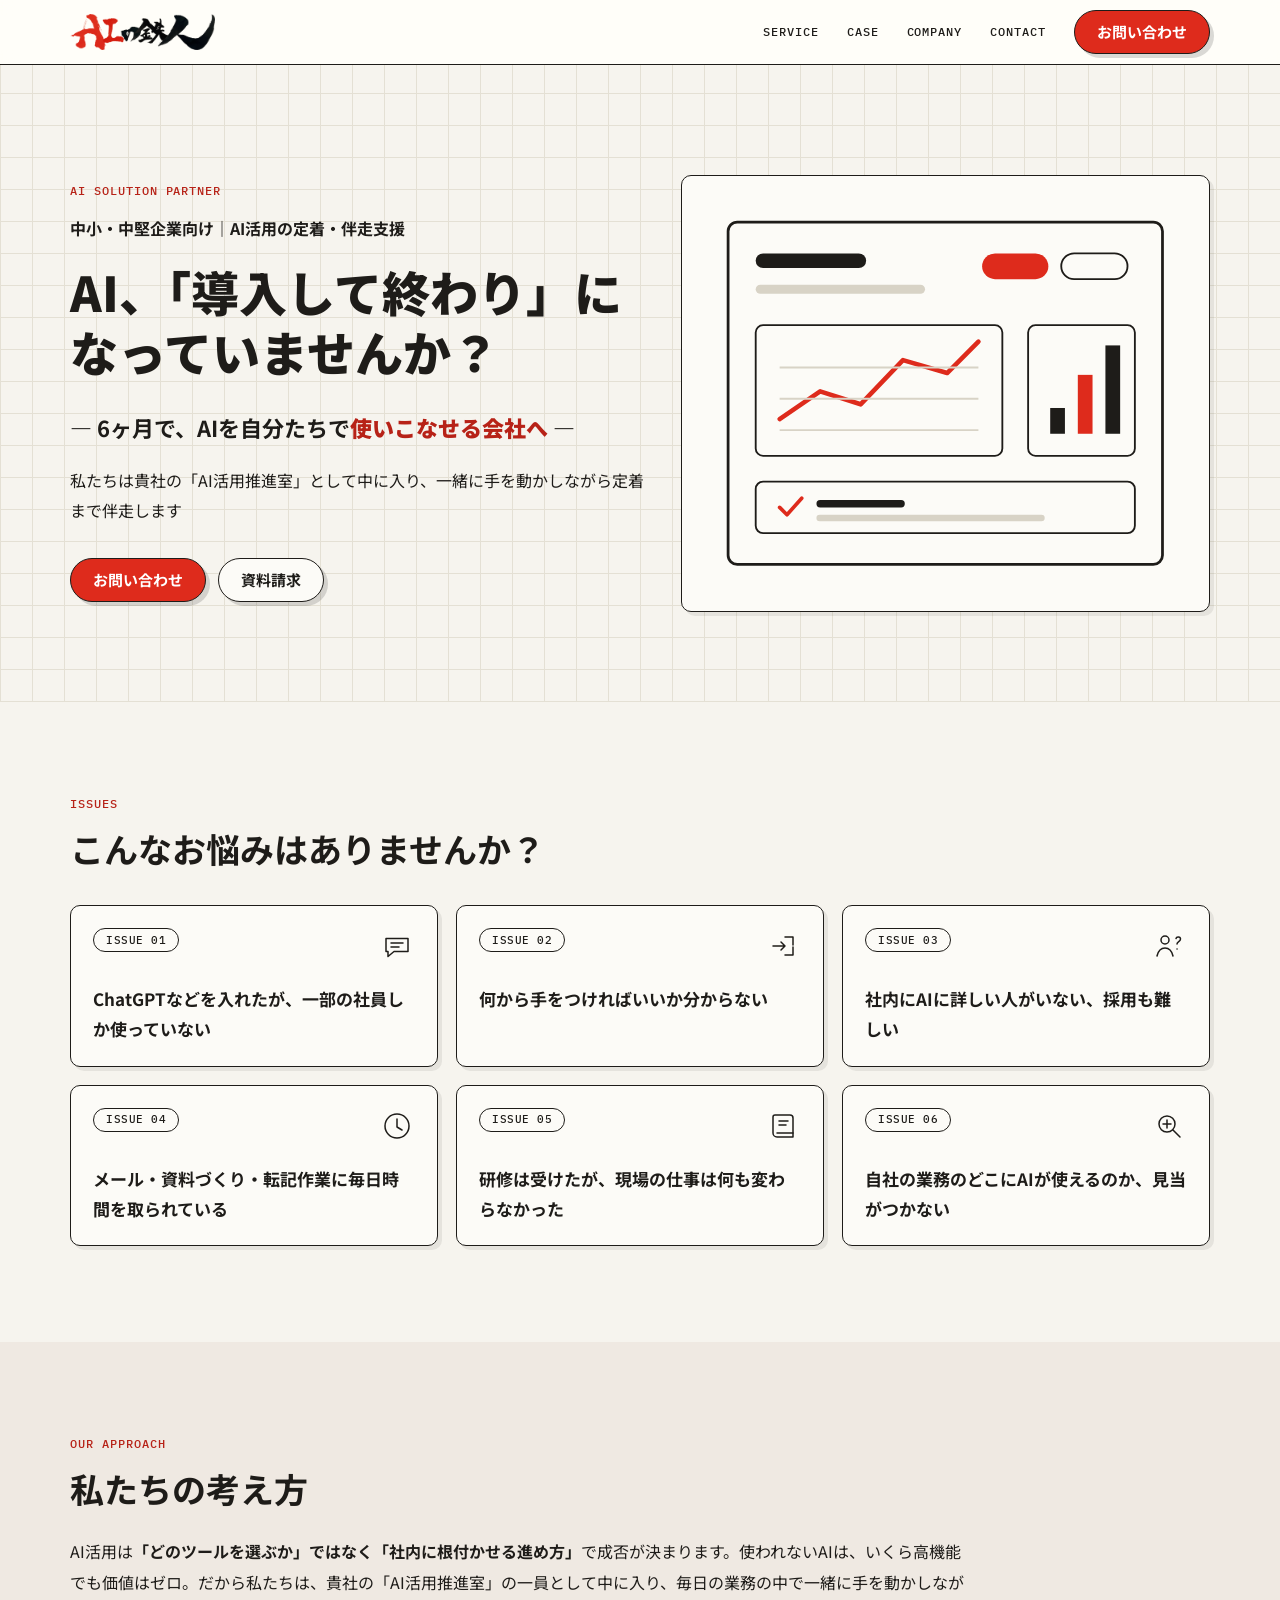
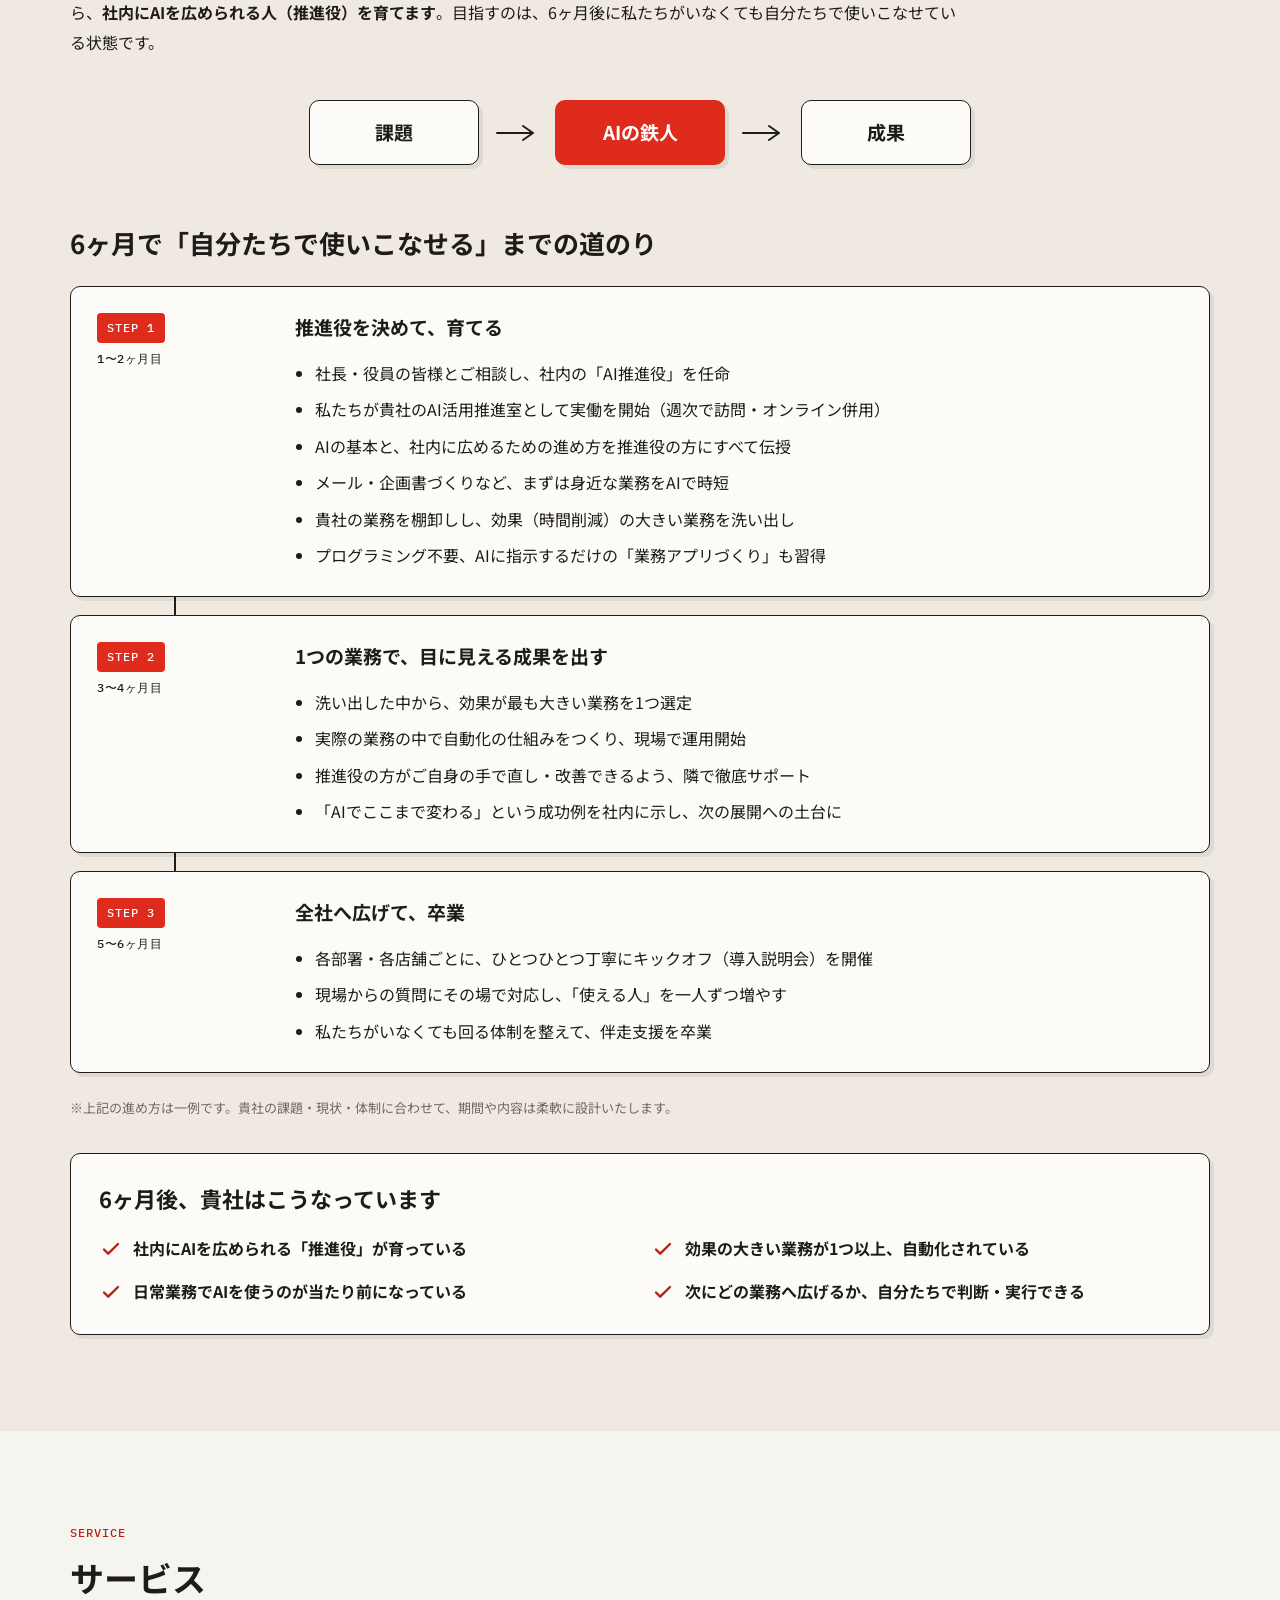
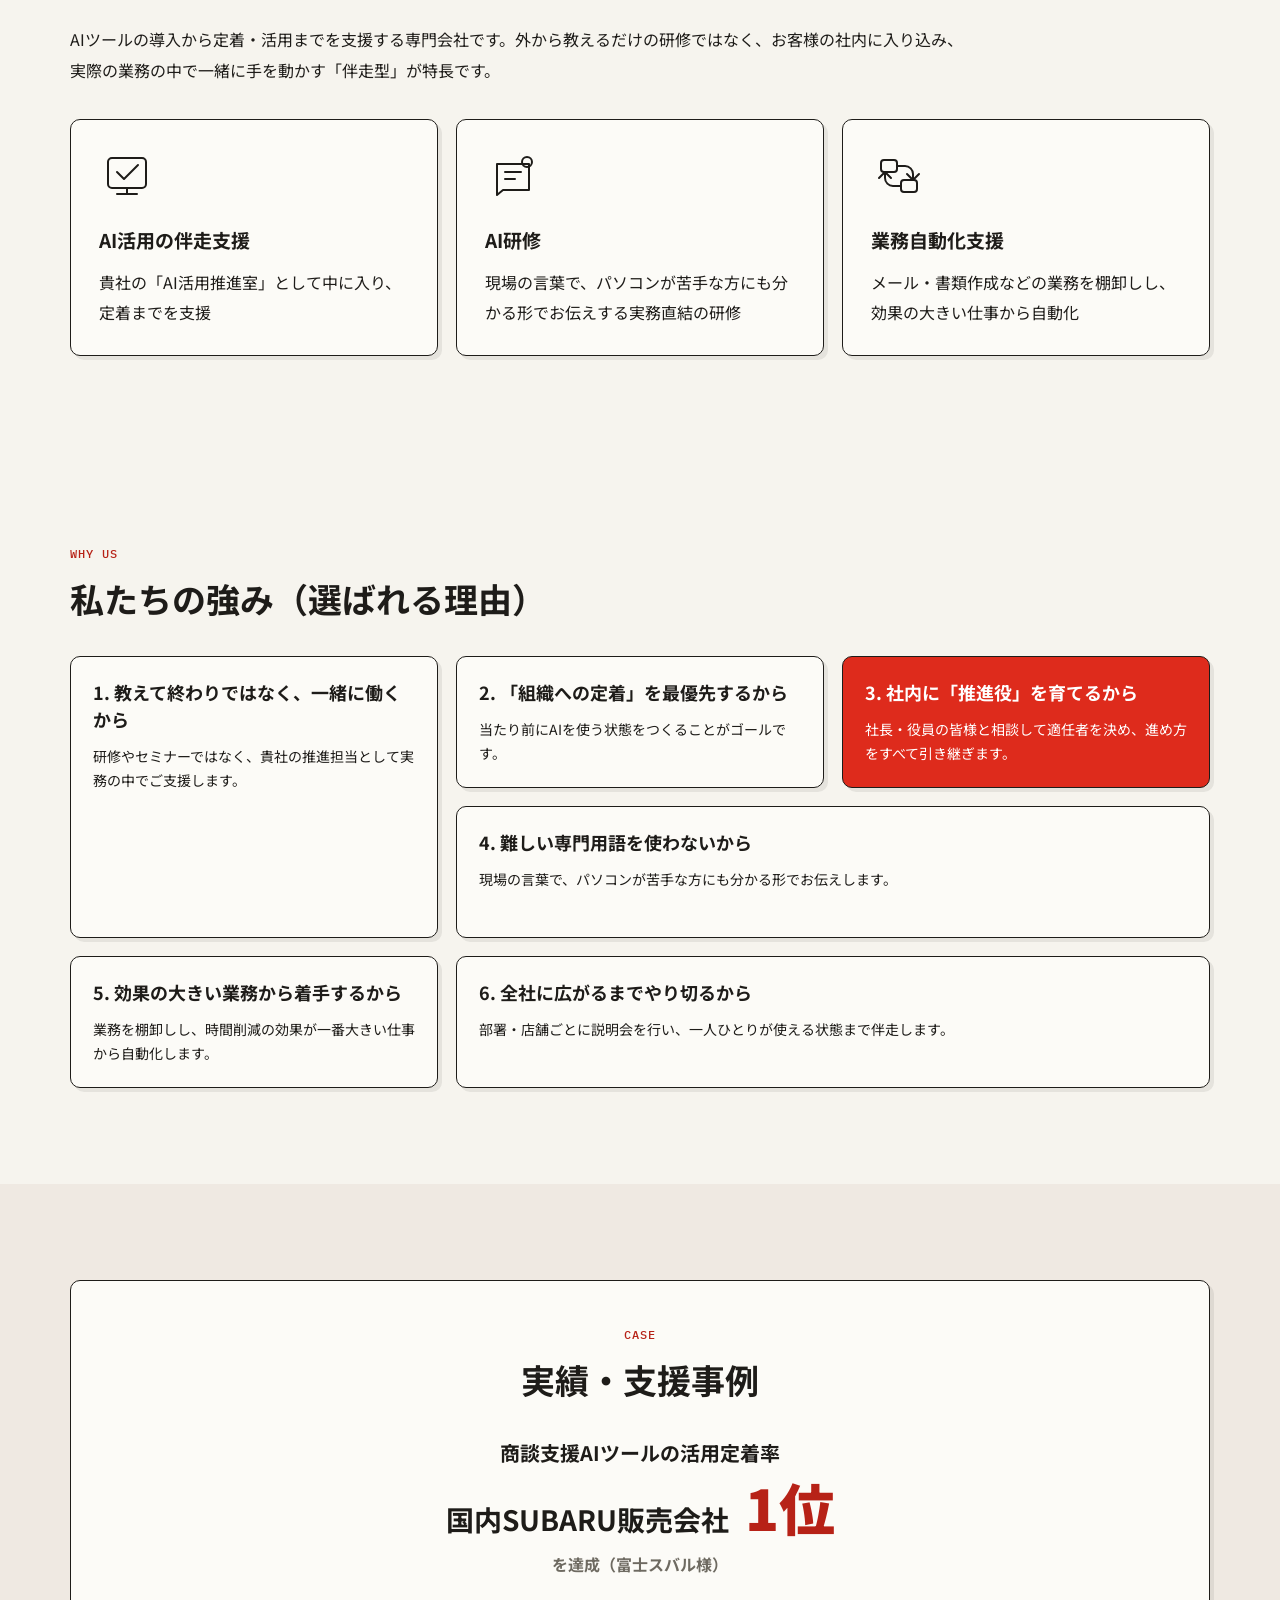
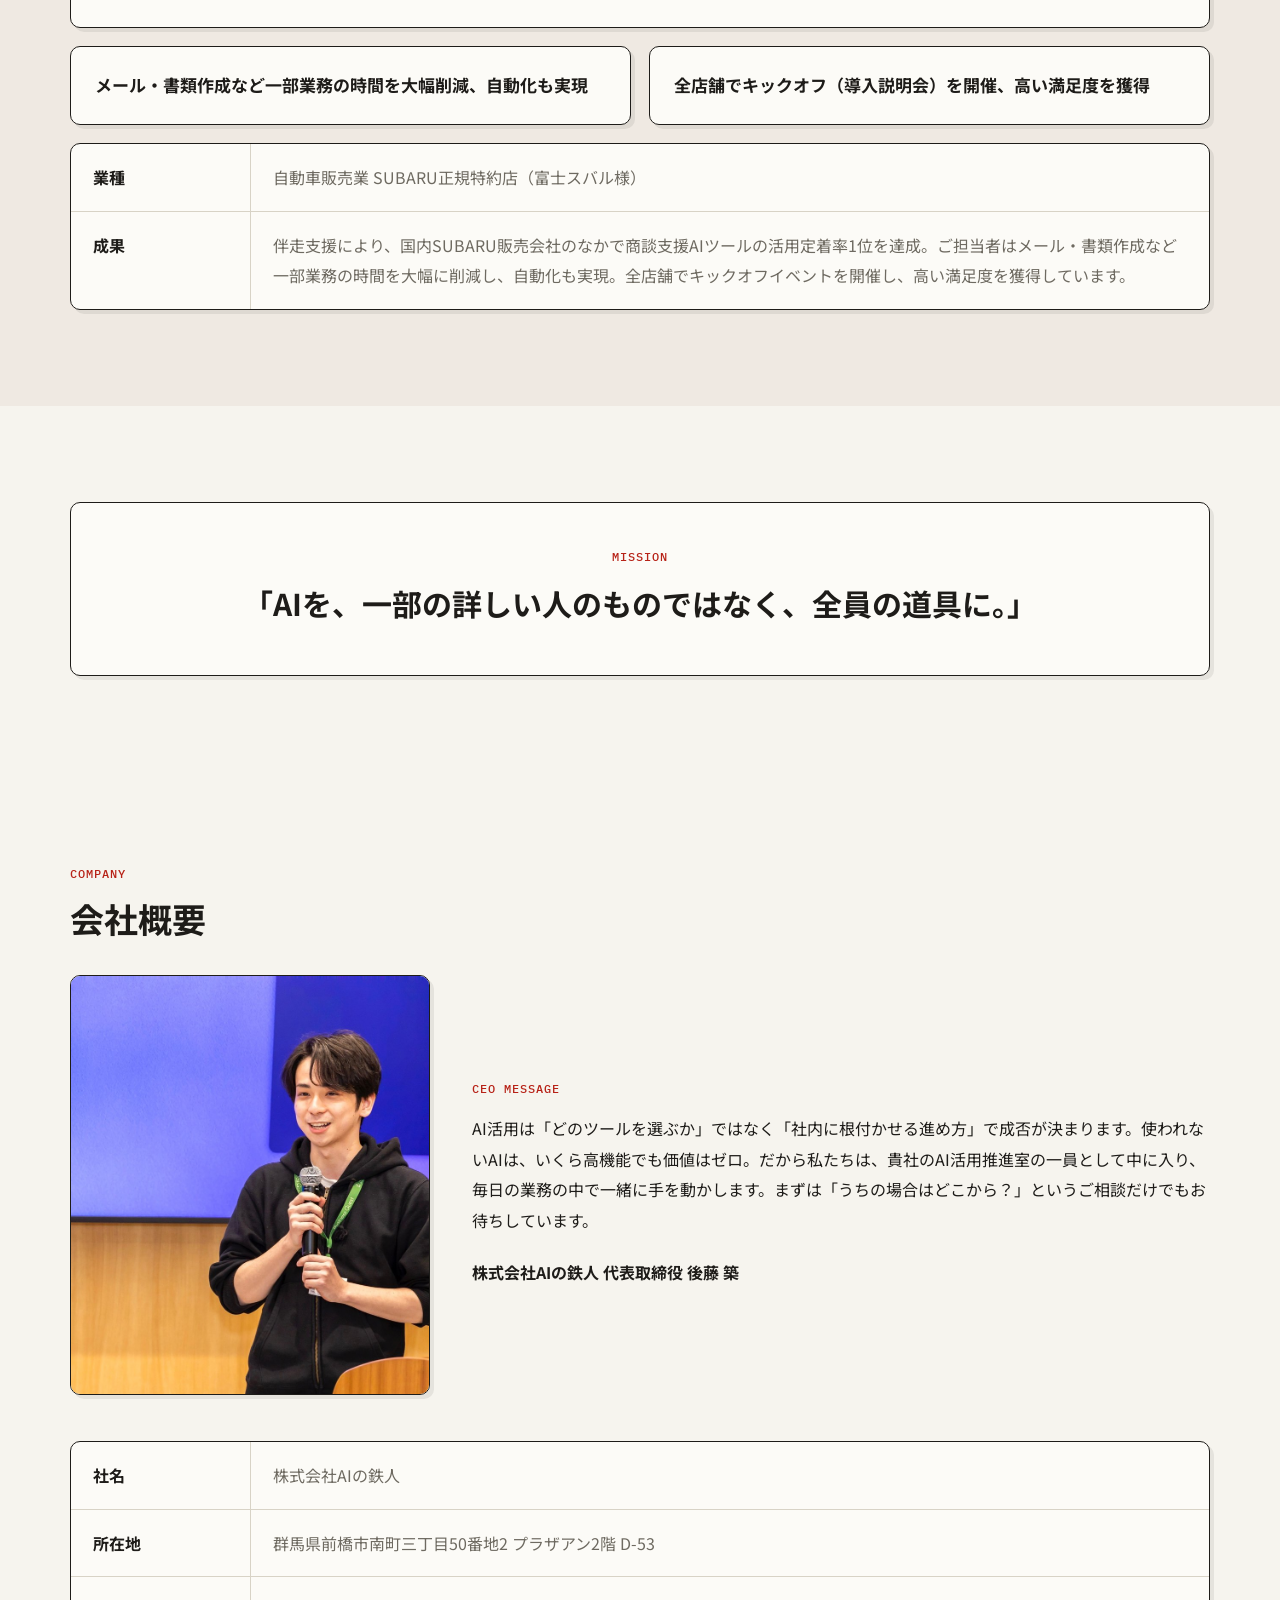
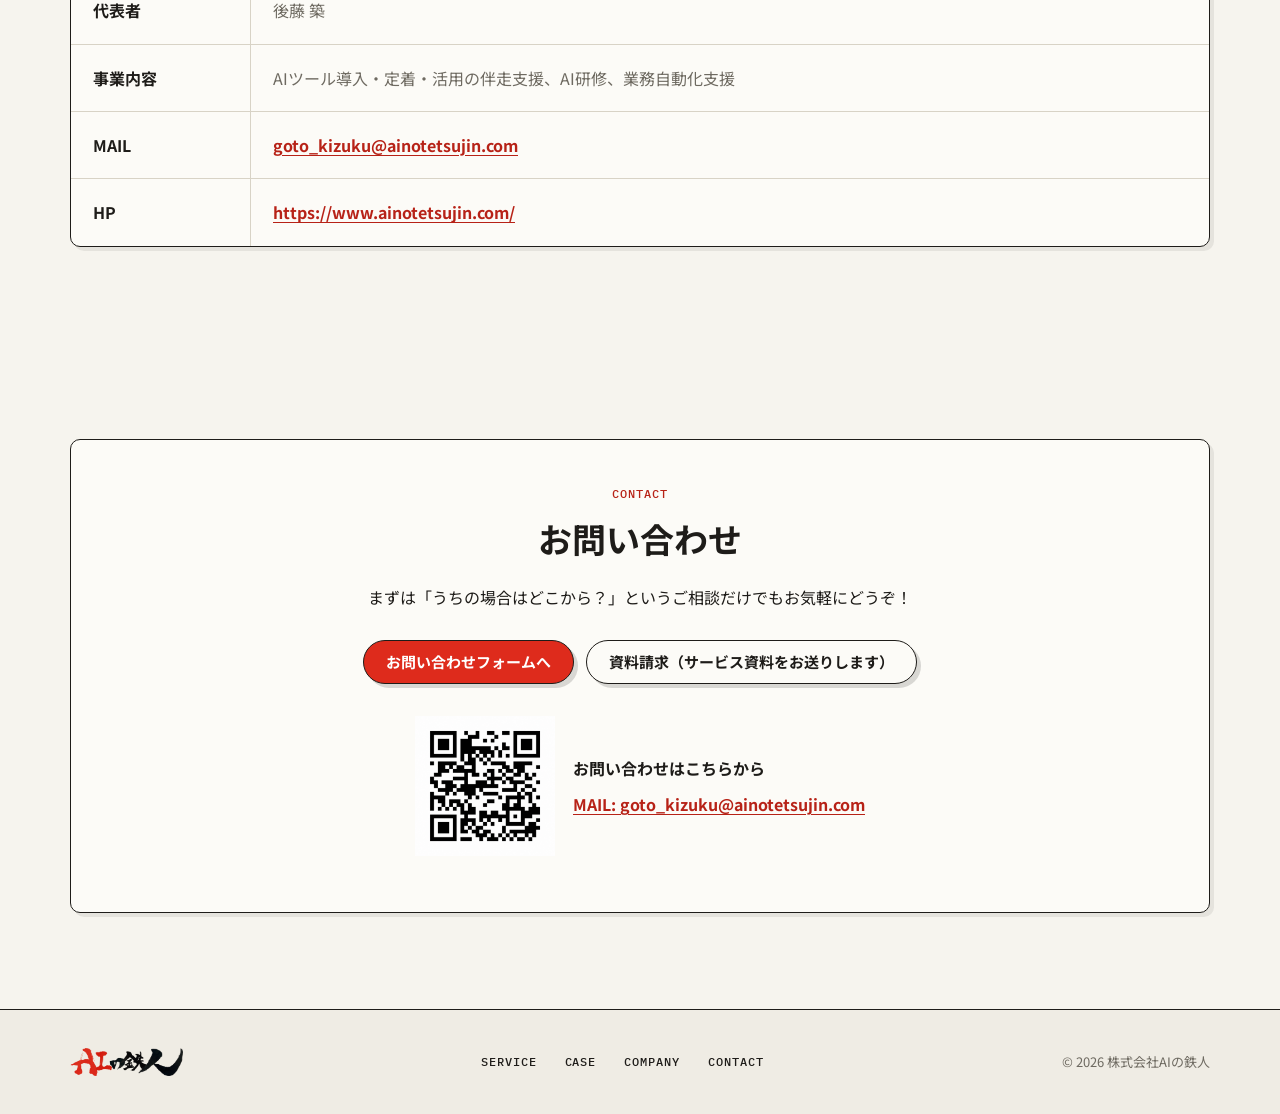
==== commit 254e2184: "Update index.html" ====
--- a/index.html
+++ b/index.html
@@ -254,8 +254,8 @@
               <p>研修やセミナーではなく、貴社の推進担当として実務の中でご支援します。</p>
             </article>
             <article class="card reason-card">
-              <h3>2. ツールではなく「定着」を最優先するから</h3>
-              <p>全員が日常で当たり前にAIを使う状態をつくることがゴールです。</p>
+              <h3>2. 「組織への定着」を最優先するから</h3>
+              <p>当たり前にAIを使う状態をつくることがゴールです。</p>
             </article>
             <article class="card reason-card reason-accent">
               <h3>3. 社内に「推進役」を育てるから</h3>
@@ -328,7 +328,7 @@
             </div>
             <div class="ceo-copy">
               <p class="mono-label">CEO MESSAGE</p>
-              <p>AI活用は「どのツールを選ぶか」ではなく「社内に根付かせる進め方」で成否が決まります。使われないAIは、いくら高機能でも価値はゼロ。だから私たちは、貴社のAI活用推進室の一員として中に入り、毎日の業務の中で一緒に手を動かします。まずは「うちの場合はどこから？」というご相談だけでもお気軽にどうぞ。</p>
+              <p>AI活用は「どのツールを選ぶか」ではなく「社内に根付かせる進め方」で成否が決まります。使われないAIは、いくら高機能でも価値はゼロ。だから私たちは、貴社のAI活用推進室の一員として中に入り、毎日の業務の中で一緒に手を動かします。まずは「うちの場合はどこから？」というご相談だけでもお待ちしています。</p>
               <p class="ceo-signature">株式会社AIの鉄人 代表取締役 後藤 築</p>
             </div>
           </div>
@@ -368,7 +368,7 @@
           <div class="card contact-card">
             <p class="mono-label">CONTACT</p>
             <h2 class="section-title">お問い合わせ</h2>
-            <p class="contact-lead">まずは「うちの場合はどこから？」というご相談だけでもお気軽にどうぞ。</p>
+            <p class="contact-lead">まずは「うちの場合はどこから？」というご相談だけでもお気軽にどうぞ！</p>
             <div class="contact-actions">
               <a class="btn" href="https://forms.gle/YZ8bPWESxtVHzLJG6" target="_blank" rel="noopener">お問い合わせフォームへ</a>
               <a class="btn btn-ghost" href="https://forms.gle/YZ8bPWESxtVHzLJG6" target="_blank" rel="noopener">資料請求（サービス資料をお送りします）</a>
--- a/assets/css/style.css
+++ b/assets/css/style.css
@@ -500,6 +500,10 @@
   grid-column: span 2;
 }
 
+.reasons-grid .reason-card:nth-child(6) {
+  grid-column: span 2;
+}
+
 .reason-accent {
   background: var(--accent);
   color: #fff;
@@ -1162,7 +1166,8 @@
   }
 
   .reason-tall,
-  .reason-wide {
+  .reason-wide,
+  .reasons-grid .reason-card:nth-child(6) {
     grid-row: auto;
     grid-column: auto;
   }
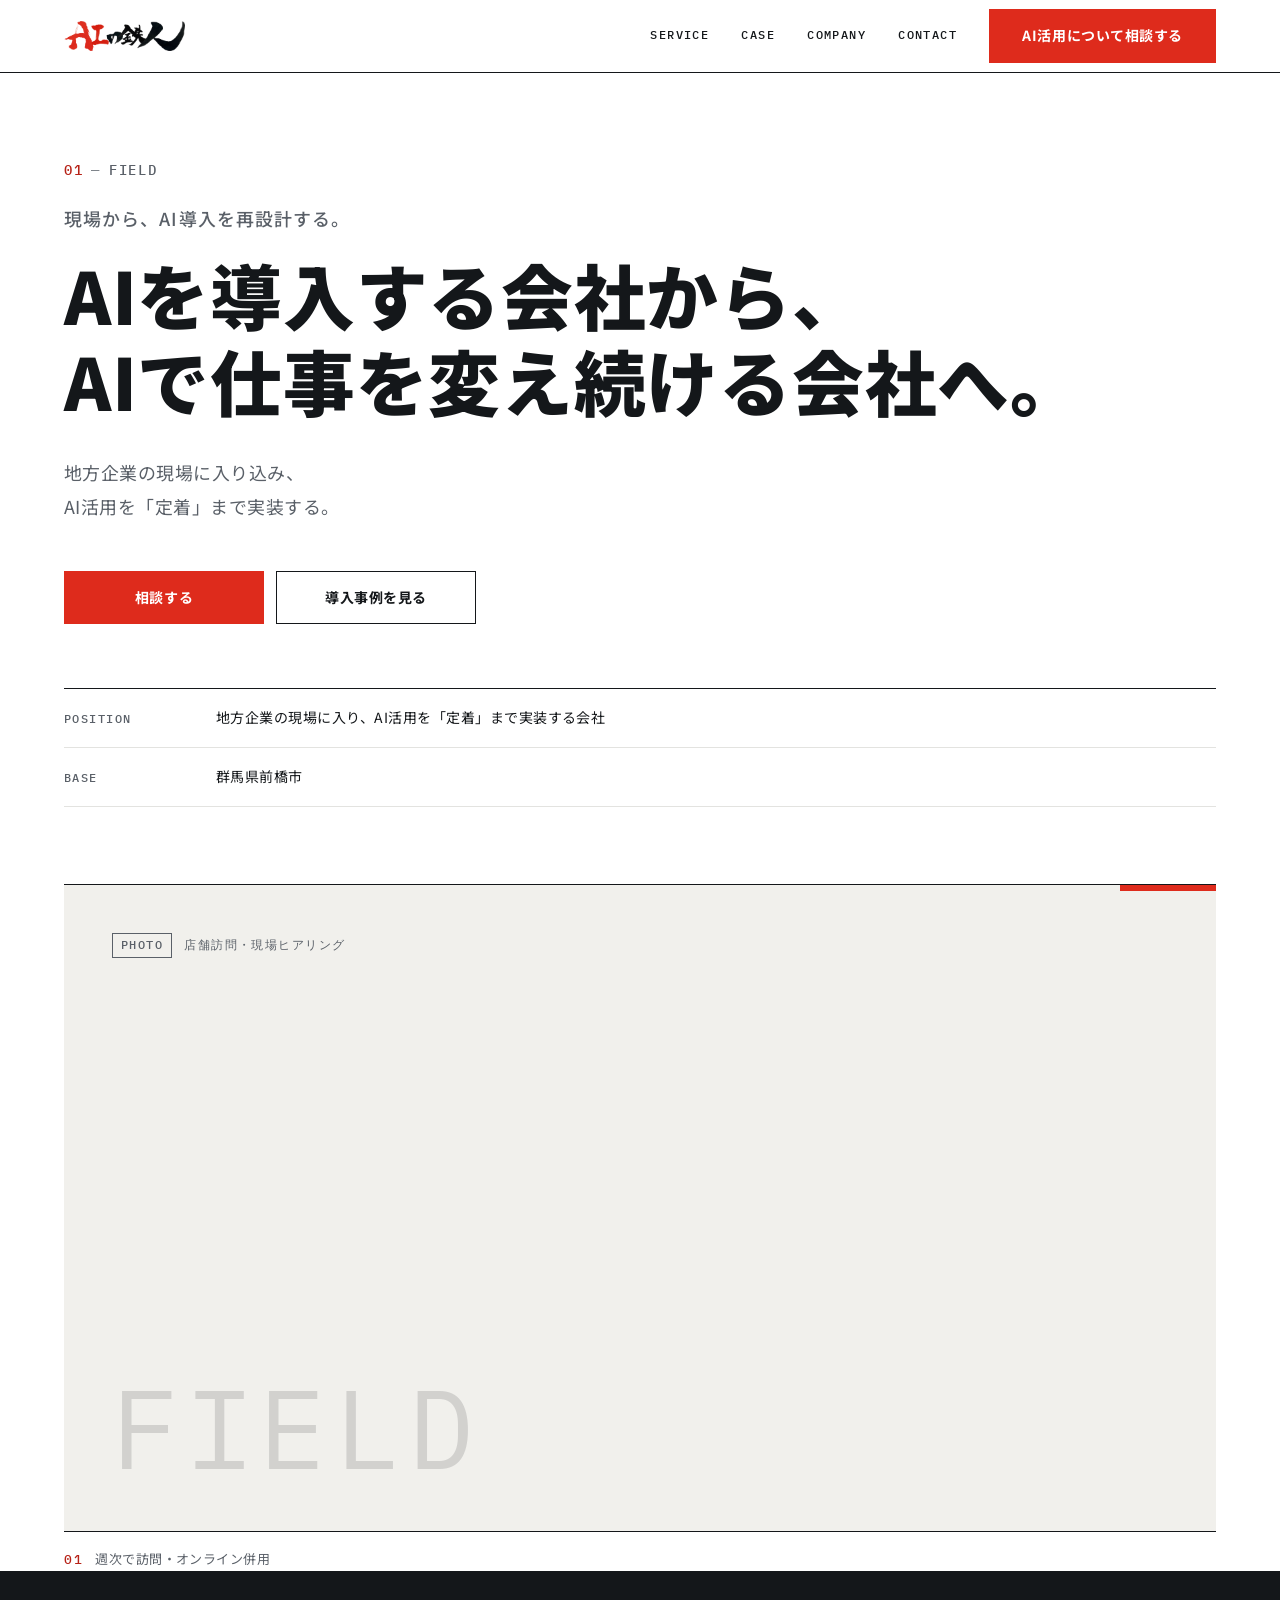
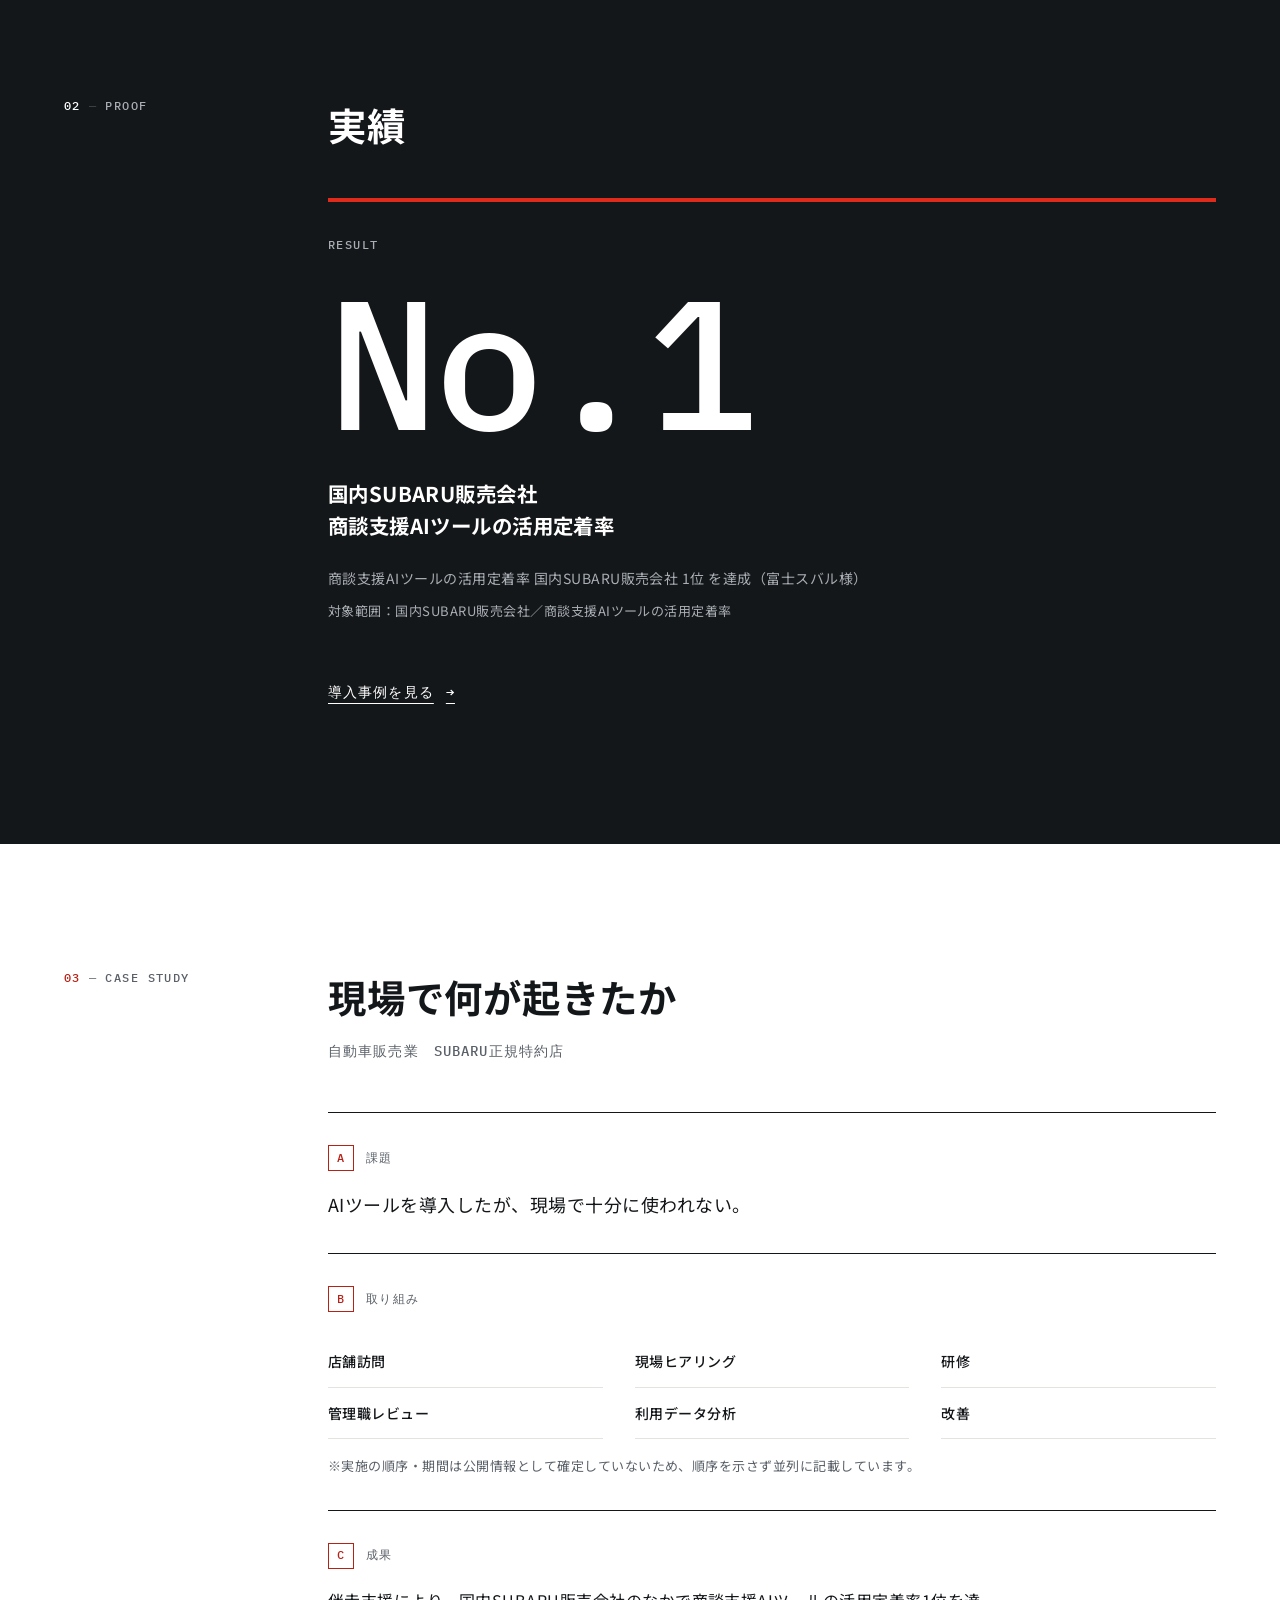
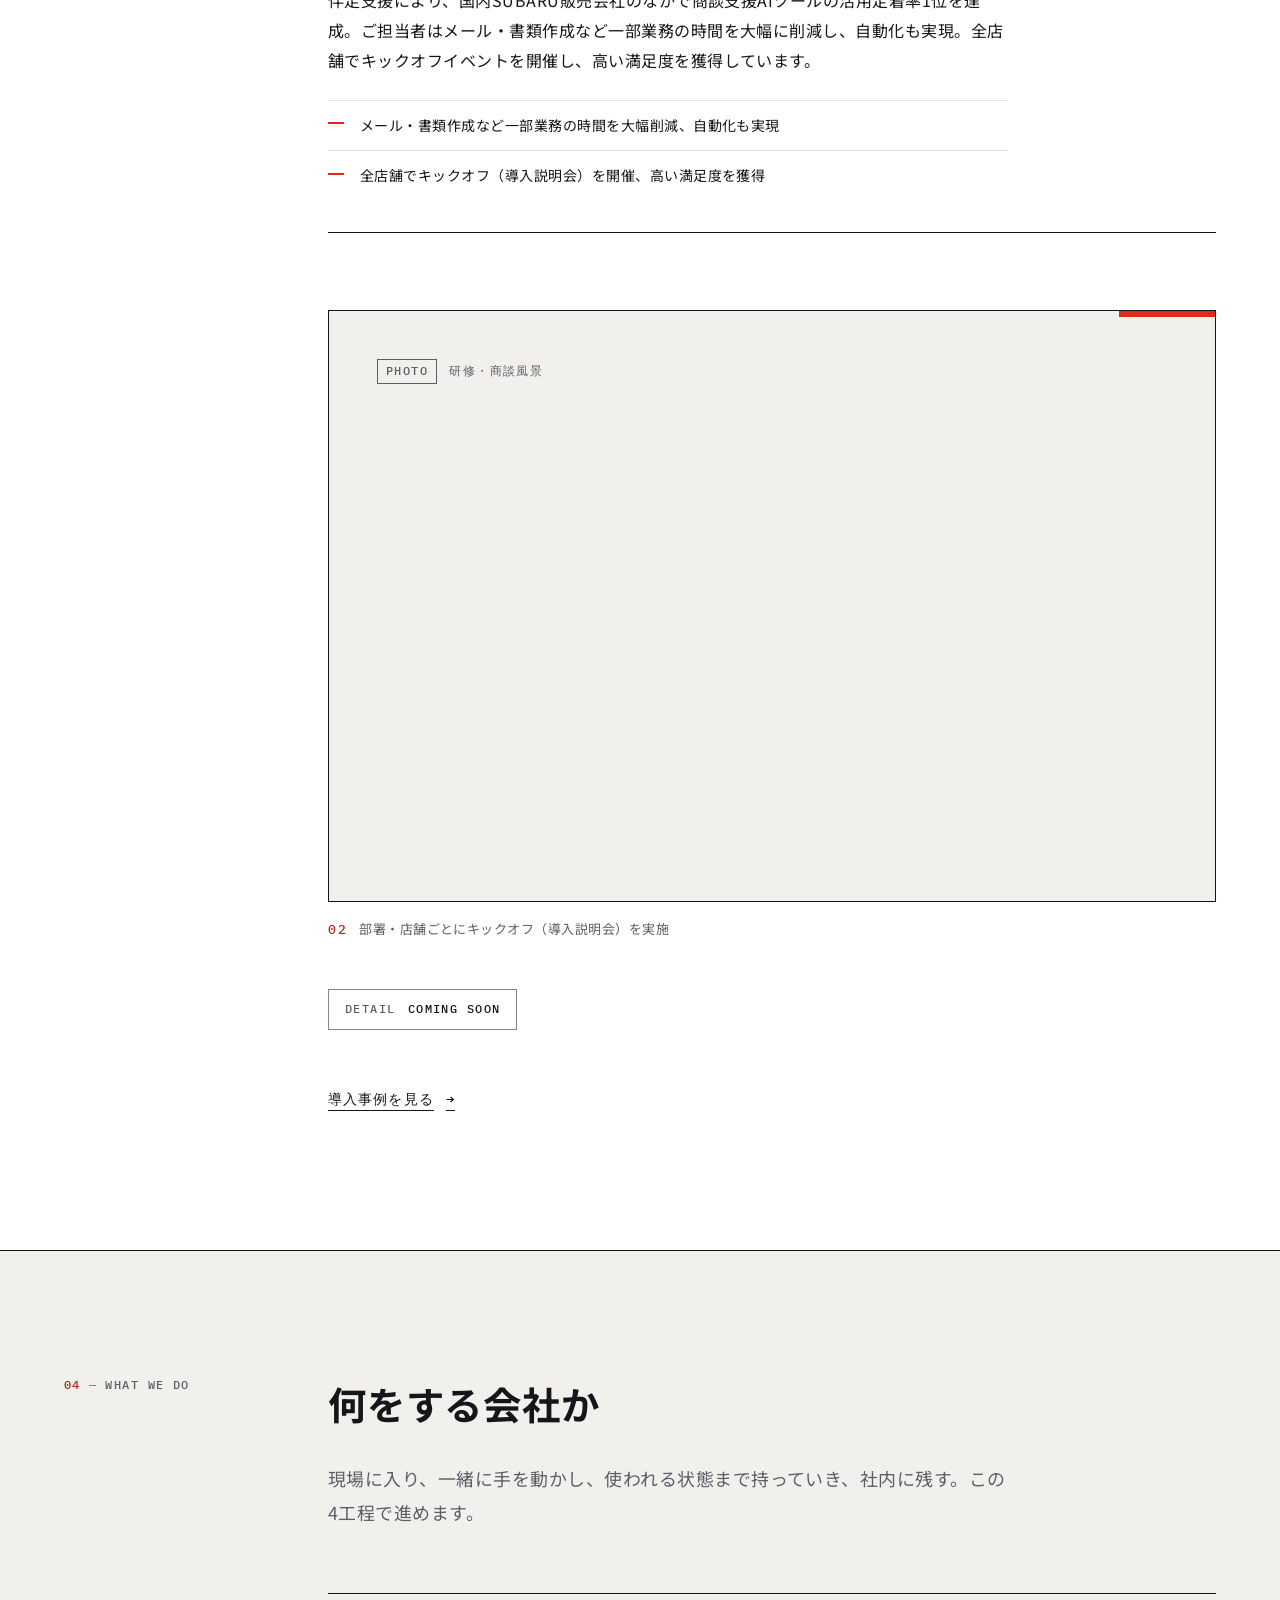
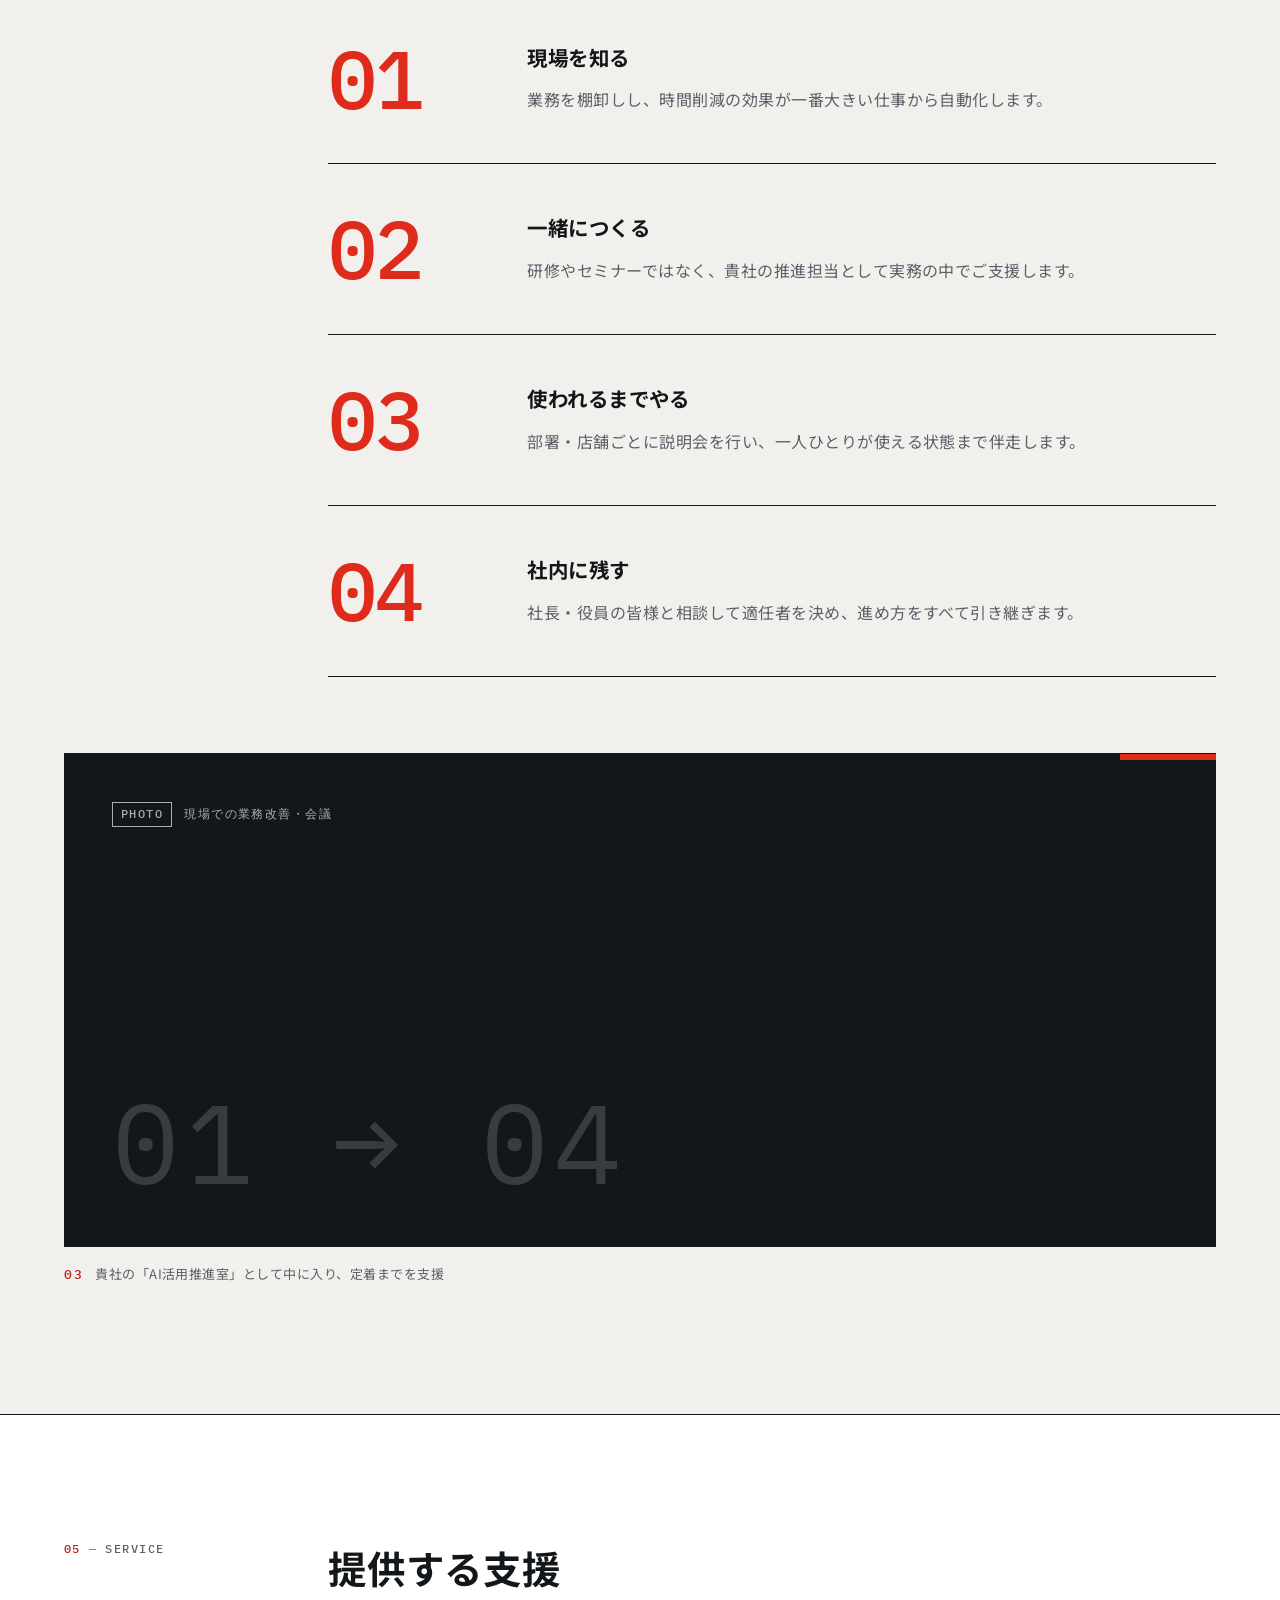
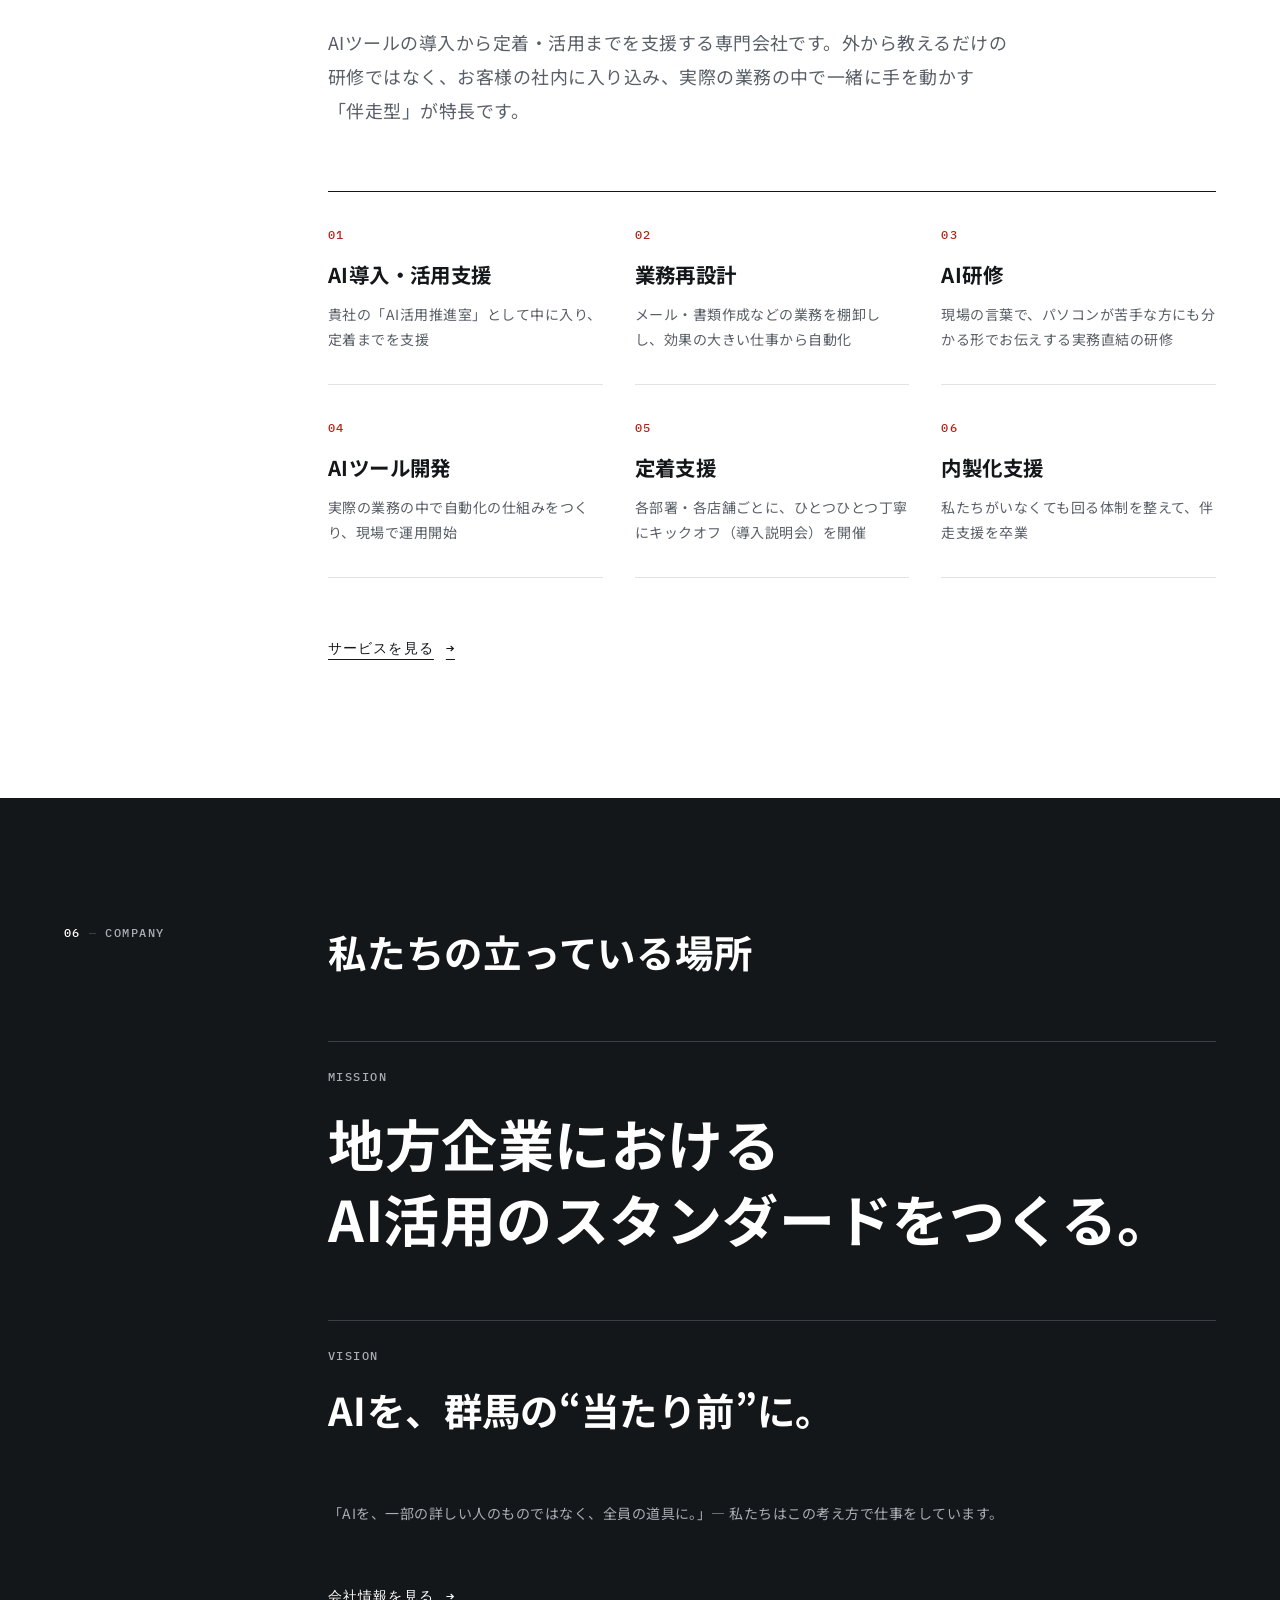
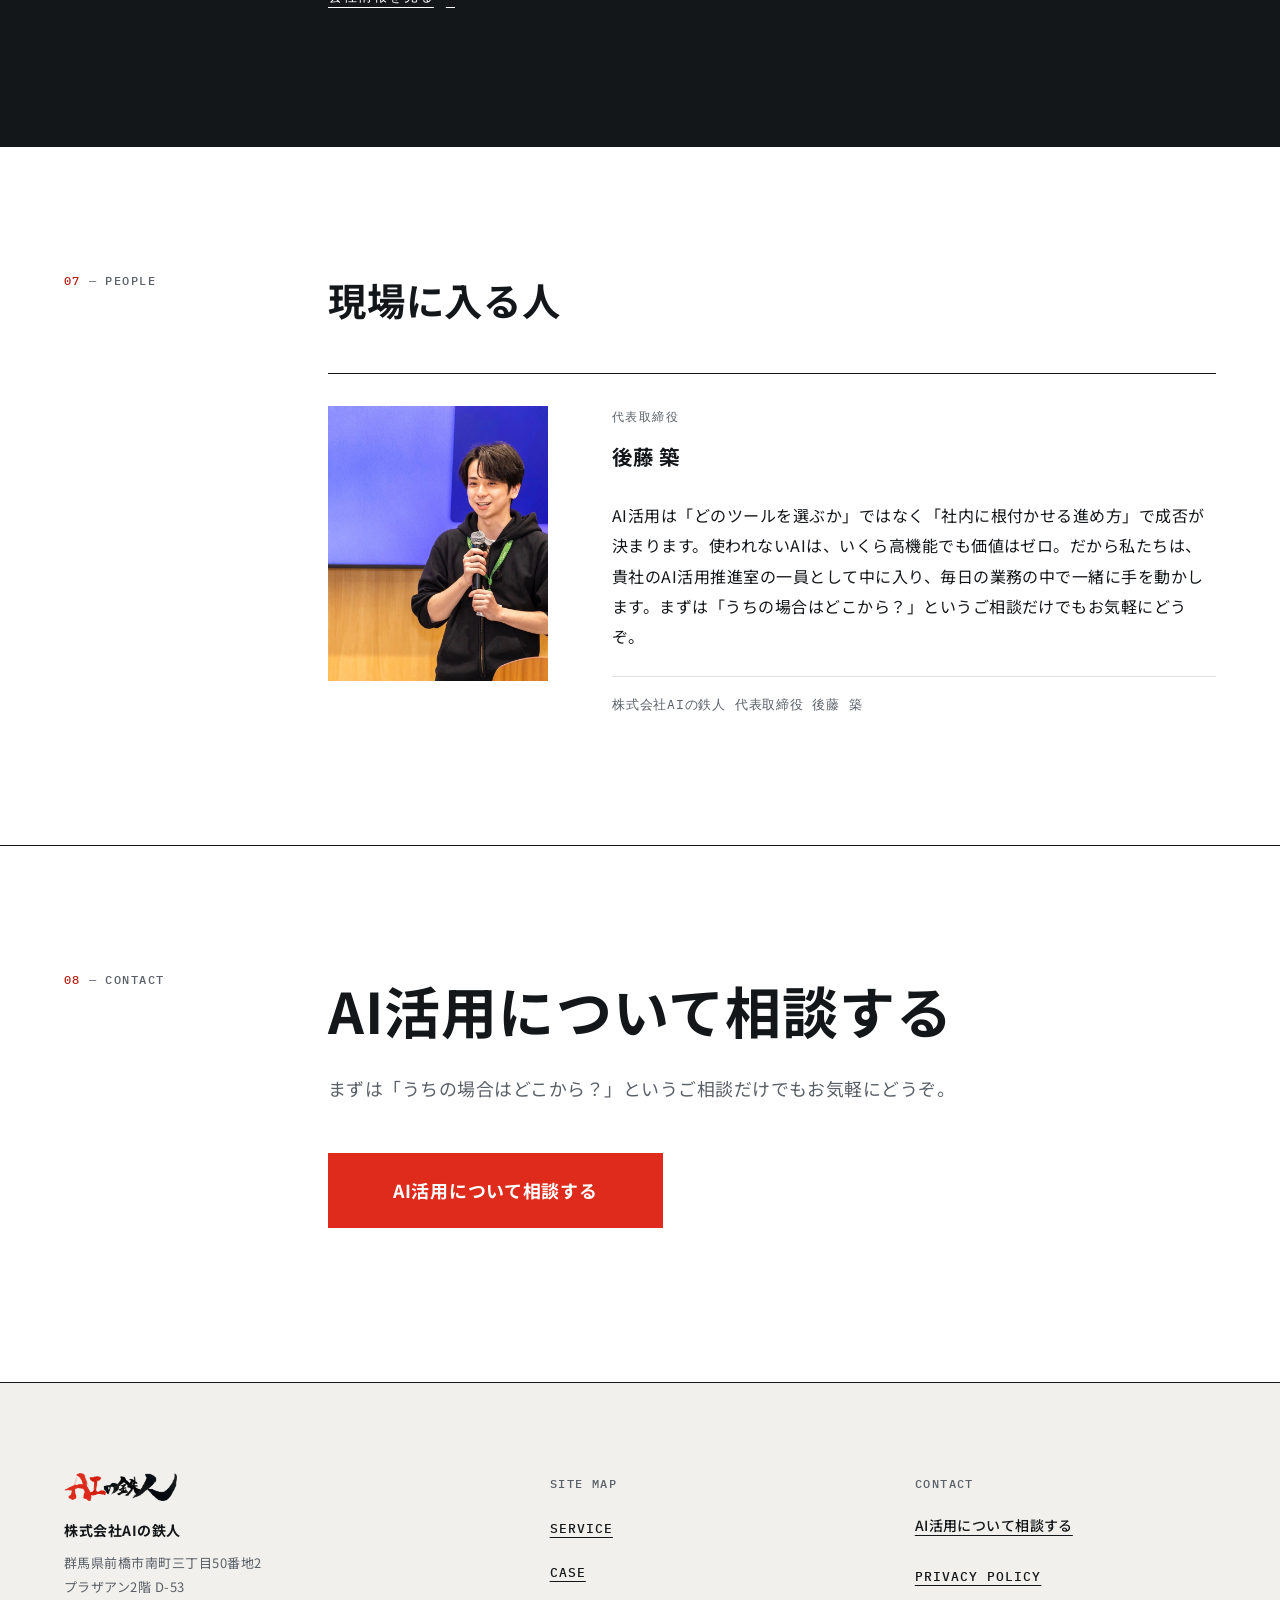
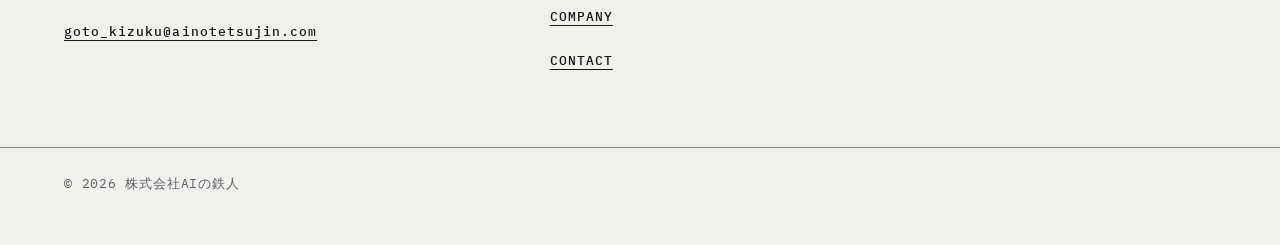
==== commit d193f422: "design: トップページをDirection C（Field / CADDi寄り）で実装 Phase 3 デザイン探索の方向Cとして、トップページを全面的に書き換えた。 連番+英字monoラベル（" ====
--- a/index.html
+++ b/index.html
@@ -11,7 +11,8 @@
     <meta property="og:url" content="https://www.ainotetsujin.com/">
     <meta property="og:image" content="https://www.ainotetsujin.com/assets/img/logo-circle.png">
     <meta name="twitter:card" content="summary_large_image">
-    <meta name="theme-color" content="#F6F4EE">
+    <!-- theme-color は DESIGN.md §2.2 の --bg（#FFFFFF）に追随させた（SITE.md §3.4） -->
+    <meta name="theme-color" content="#FFFFFF">
     <link rel="canonical" href="https://www.ainotetsujin.com/">
     <link rel="icon" href="assets/img/logo-circle.png" type="image/png">
     <link rel="preconnect" href="https://fonts.googleapis.com">
@@ -30,375 +31,425 @@
         "email": "goto_kizuku@ainotetsujin.com"
       }
     </script>
+    <script type="application/ld+json">
+      {
+        "@context": "https://schema.org",
+        "@type": "WebSite",
+        "name": "株式会社AIの鉄人",
+        "url": "https://www.ainotetsujin.com/"
+      }
+    </script>
   </head>
   <body id="top">
     <a class="skip-link" href="#main">本文へスキップ</a>
+
     <header class="site-header">
-      <div class="header-inner container">
-        <a class="logo-link" href="#top" aria-label="株式会社AIの鉄人 トップへ">
-          <img class="site-logo" src="assets/img/logo-horizontal.png" alt="株式会社AIの鉄人" width="720" height="179" loading="lazy">
+      <div class="site-header__inner container">
+        <a class="site-header__logo" href="/" aria-label="株式会社AIの鉄人 トップページ">
+          <img src="assets/img/logo-horizontal.png" alt="株式会社AIの鉄人" width="720" height="179">
         </a>
-        <button class="menu-toggle" type="button" aria-label="メニュー" aria-controls="primary-nav" aria-expanded="false">
-          <span class="menu-toggle-line"></span>
-          <span class="menu-toggle-line"></span>
-          <span class="menu-toggle-line"></span>
+
+        <button class="menu-toggle" type="button" aria-controls="primary-nav" aria-expanded="false">
+          <span class="menu-toggle__bars" aria-hidden="true"><span></span><span></span></span>
+          <span class="menu-toggle__text">MENU</span>
         </button>
+
         <nav class="site-nav" id="primary-nav" aria-label="グローバルナビゲーション">
-          <ul class="nav-list">
-            <li><a href="#service">SERVICE</a></li>
-            <li><a href="#case">CASE</a></li>
-            <li><a href="#company">COMPANY</a></li>
-            <li><a href="#contact">CONTACT</a></li>
+          <ul class="site-nav__list">
+            <!-- 下層ページは Phase 5〜6 で実装予定（SITE.md §2.2）。本ブランチは比較検討用のためリンク先は計画パスを置いている -->
+            <li><a href="/service/">SERVICE<span class="site-nav__ja">サービス</span></a></li>
+            <li><a href="/case/">CASE<span class="site-nav__ja">導入事例</span></a></li>
+            <li><a href="/company/">COMPANY<span class="site-nav__ja">会社情報</span></a></li>
+            <li><a href="/contact/">CONTACT<span class="site-nav__ja">お問い合わせ</span></a></li>
+            <!-- NEWS は掲載記事が未確定のため項目を出さない（CONTENT.md T-28 / SITE.md §3.1） -->
           </ul>
-          <a class="btn header-cta" href="https://forms.gle/YZ8bPWESxtVHzLJG6" target="_blank" rel="noopener">お問い合わせ</a>
+          <a class="btn btn--primary site-nav__cta" href="/contact/">AI活用について相談する</a>
         </nav>
       </div>
     </header>
 
     <main id="main">
-      <section class="section section-hero" id="hero">
-        <div class="container hero-grid">
-          <div class="hero-copy">
-            <p class="mono-label">AI SOLUTION PARTNER</p>
-            <p class="hero-kicker">中小・中堅企業向け｜AI活用の定着・伴走支援</p>
-            <h1 class="hero-title">AI、「導入して終わり」に<br>なっていませんか？</h1>
-            <p class="hero-lead">― 6ヶ月で、AIを自分たちで<span class="accent-text">使いこなせる会社へ</span> ―</p>
-            <p class="hero-sub">私たちは貴社の「AI活用推進室」として中に入り、一緒に手を動かしながら定着まで伴走します</p>
-            <div class="hero-actions">
-              <a class="btn" href="https://forms.gle/YZ8bPWESxtVHzLJG6" target="_blank" rel="noopener">お問い合わせ</a>
-              <a class="btn btn-ghost" href="https://forms.gle/YZ8bPWESxtVHzLJG6" target="_blank" rel="noopener">資料請求</a>
-            </div>
-          </div>
-          <div class="hero-visual card" aria-label="ダッシュボード風ビジュアル">
-            <svg class="hero-dashboard" viewBox="0 0 520 420" aria-hidden="true" role="presentation" focusable="false">
-              <rect x="24" y="24" width="472" height="372" rx="10" fill="#FCFBF7" stroke="#1E1C19" stroke-width="3"/>
-              <rect x="54" y="58" width="120" height="16" rx="8" fill="#1E1C19"/>
-              <rect x="54" y="92" width="184" height="10" rx="5" fill="#D8D3C6"/>
-              <rect x="300" y="58" width="72" height="28" rx="14" fill="#DE2B1C"/>
-              <rect x="386" y="58" width="72" height="28" rx="14" fill="#FCFBF7" stroke="#1E1C19" stroke-width="2"/>
-              <rect x="54" y="136" width="268" height="142" rx="8" fill="#FCFBF7" stroke="#1E1C19" stroke-width="2"/>
-              <path d="M80 238 L124 208 L168 222 L214 174 L262 188 L296 154" fill="none" stroke="#DE2B1C" stroke-width="5" stroke-linecap="round" stroke-linejoin="round"/>
-              <path d="M80 250 H296" stroke="#D8D3C6" stroke-width="2"/>
-              <path d="M80 216 H296" stroke="#D8D3C6" stroke-width="2"/>
-              <path d="M80 182 H296" stroke="#D8D3C6" stroke-width="2"/>
-              <rect x="350" y="136" width="116" height="142" rx="8" fill="#FCFBF7" stroke="#1E1C19" stroke-width="2"/>
-              <rect x="374" y="226" width="16" height="28" fill="#1E1C19"/>
-              <rect x="404" y="190" width="16" height="64" fill="#DE2B1C"/>
-              <rect x="434" y="158" width="16" height="96" fill="#1E1C19"/>
-              <rect x="54" y="306" width="412" height="56" rx="8" fill="#FCFBF7" stroke="#1E1C19" stroke-width="2"/>
-              <path d="M80 334 l8 8 16 -18" fill="none" stroke="#DE2B1C" stroke-width="4" stroke-linecap="round" stroke-linejoin="round"/>
-              <rect x="120" y="326" width="96" height="8" rx="4" fill="#1E1C19"/>
-              <rect x="120" y="342" width="248" height="7" rx="3.5" fill="#D8D3C6"/>
-            </svg>
-          </div>
-        </div>
-      </section>
-
-      <section class="section" id="issues">
+
+      <!-- ============================================================
+           01 Hero （SITE.md §4.1-01）
+           ============================================================ -->
+      <section class="hero" aria-labelledby="hero-title">
+        <div class="container hero__inner">
+          <p class="s-label s-label--lg">
+            <span class="s-label__num">01</span><span class="s-label__sep" aria-hidden="true">—</span><span class="s-label__txt">FIELD</span>
+          </p>
+
+          <p class="hero__kicker">現場から、AI導入を再設計する。</p>
+
+          <h1 class="hero__title" id="hero-title">AIを導入する会社から、<br>AIで仕事を変え続ける会社へ。</h1>
+
+          <p class="hero__lead">地方企業の現場に入り込み、<br>AI活用を「定着」まで実装する。</p>
+
+          <div class="hero__actions">
+            <a class="btn btn--primary" href="/contact/">相談する</a>
+            <a class="btn btn--ghost" href="/case/">導入事例を見る</a>
+          </div>
+
+          <dl class="hero__meta">
+            <div class="hero__meta-row">
+              <dt>POSITION</dt>
+              <dd>地方企業の現場に入り、AI活用を「定着」まで実装する会社</dd>
+            </div>
+            <div class="hero__meta-row">
+              <dt>BASE</dt>
+              <dd>群馬県前橋市</dd>
+            </div>
+          </dl>
+        </div>
+
+        <!-- PHOTO: 店舗訪問／現場ヒアリング（16:9・フルブリード）
+             T-26（現場写真の撮影・許諾）が未実施のため、単色面とタイポグラフィで構成している。
+             写真が用意でき次第、この .plate を <img> に差し替える。 -->
+        <div class="plate plate--hero">
+          <div class="plate__frame">
+            <p class="plate__slot"><span class="plate__slot-key">PHOTO</span>店舗訪問・現場ヒアリング</p>
+            <p class="plate__big" aria-hidden="true">FIELD</p>
+            <span class="plate__tick" aria-hidden="true"></span>
+          </div>
+          <p class="plate__caption"><span class="plate__caption-key">01</span>週次で訪問・オンライン併用</p>
+        </div>
+      </section>
+
+      <!-- ============================================================
+           02 Proof （SITE.md §4.1-02 / CONTENT.md §4.1〜§4.2 / DESIGN.md §6.3）
+           ============================================================ -->
+      <section class="section section--invert" id="proof" aria-labelledby="proof-title">
+        <div class="container section__grid">
+          <div class="section__rail">
+            <p class="s-label s-label--invert">
+              <span class="s-label__num">02</span><span class="s-label__sep" aria-hidden="true">—</span><span class="s-label__txt">PROOF</span>
+            </p>
+          </div>
+
+          <div class="section__body">
+            <h2 class="section__title" id="proof-title">実績</h2>
+
+            <div class="stat">
+              <p class="stat__key">RESULT</p>
+              <p class="stat__num">No.1</p>
+              <p class="stat__desc">国内SUBARU販売会社<br>商談支援AIツールの活用定着率</p>
+              <!-- 掲載可能な数値表現はこの1件のみ（CONTENT.md §4.2）。他の数値を追加しない -->
+              <p class="stat__note">商談支援AIツールの活用定着率 国内SUBARU販売会社 1位 を達成（富士スバル様）</p>
+              <p class="stat__note stat__note--sub">対象範囲：国内SUBARU販売会社／商談支援AIツールの活用定着率</p>
+            </div>
+
+            <a class="link-arrow link-arrow--invert" href="/case/">導入事例を見る</a>
+          </div>
+        </div>
+      </section>
+
+      <!-- ============================================================
+           03 Case Study （SITE.md §4.1-03）
+           ============================================================ -->
+      <section class="section" id="case" aria-labelledby="case-title">
+        <div class="container section__grid">
+          <div class="section__rail">
+            <p class="s-label">
+              <span class="s-label__num">03</span><span class="s-label__sep" aria-hidden="true">—</span><span class="s-label__txt">CASE STUDY</span>
+            </p>
+          </div>
+
+          <div class="section__body">
+            <h2 class="section__title" id="case-title">現場で何が起きたか</h2>
+            <!-- 社名の露出を現行サイト以上に増やさないため、本セクションでは業種表記に留める（CONTENT.md §4.4 / T-03） -->
+            <p class="case__client">自動車販売業　SUBARU正規特約店</p>
+
+            <div class="case__flow">
+              <div class="case__block">
+                <p class="case__block-key"><span>A</span>課題</p>
+                <p class="case__block-text">AIツールを導入したが、現場で十分に使われない。</p>
+              </div>
+
+              <div class="case__block">
+                <p class="case__block-key"><span>B</span>取り組み</p>
+                <ul class="case__acts">
+                  <li>店舗訪問</li>
+                  <li>現場ヒアリング</li>
+                  <li>研修</li>
+                  <li>管理職レビュー</li>
+                  <li>利用データ分析</li>
+                  <li>改善</li>
+                </ul>
+                <p class="case__acts-note">※実施の順序・期間は公開情報として確定していないため、順序を示さず並列に記載しています。</p>
+              </div>
+
+              <div class="case__block">
+                <p class="case__block-key"><span>C</span>成果</p>
+                <!-- CONTENT.md §4.1 確定コピー（一字一句そのまま） -->
+                <p class="case__result">伴走支援により、国内SUBARU販売会社のなかで商談支援AIツールの活用定着率1位を達成。ご担当者はメール・書類作成など一部業務の時間を大幅に削減し、自動化も実現。全店舗でキックオフイベントを開催し、高い満足度を獲得しています。</p>
+                <ul class="case__facts">
+                  <li>メール・書類作成など一部業務の時間を大幅削減、自動化も実現</li>
+                  <li>全店舗でキックオフ（導入説明会）を開催、高い満足度を獲得</li>
+                </ul>
+              </div>
+            </div>
+
+            <!-- PHOTO: 商談・研修風景（3:2）— T-26 未実施のため単色面で構成 -->
+            <div class="plate plate--case">
+              <div class="plate__frame">
+                <p class="plate__slot"><span class="plate__slot-key">PHOTO</span>研修・商談風景</p>
+                <span class="plate__tick" aria-hidden="true"></span>
+              </div>
+              <p class="plate__caption"><span class="plate__caption-key">02</span>部署・店舗ごとにキックオフ（導入説明会）を実施</p>
+            </div>
+
+            <!-- 詳細ページ /case/fuji-subaru/ は T-03・T-13 が確定するまで作らない（SITE.md §4.3）。リンクにしない -->
+            <p class="status">
+              <span class="status__key">DETAIL</span>
+              <span class="status__value">COMING SOON</span>
+            </p>
+
+            <a class="link-arrow" href="/case/">導入事例を見る</a>
+          </div>
+        </div>
+      </section>
+
+      <!-- ============================================================
+           04 What We Do （SITE.md §4.1-04 / DESIGN.md §6.4）
+           ============================================================ -->
+      <section class="section section--subtle" id="whatwedo" aria-labelledby="whatwedo-title">
+        <div class="container section__grid">
+          <div class="section__rail">
+            <p class="s-label">
+              <span class="s-label__num">04</span><span class="s-label__sep" aria-hidden="true">—</span><span class="s-label__txt">WHAT WE DO</span>
+            </p>
+          </div>
+
+          <div class="section__body">
+            <h2 class="section__title" id="whatwedo-title">何をする会社か</h2>
+            <p class="section__lead">現場に入り、一緒に手を動かし、使われる状態まで持っていき、社内に残す。この4工程で進めます。</p>
+          </div>
+        </div>
+
         <div class="container">
-          <p class="mono-label">ISSUES</p>
-          <h2 class="section-title">こんなお悩みはありませんか？</h2>
-          <div class="issues-grid">
-            <article class="card issue-card">
-              <div class="issue-card-head">
-                <span class="chip">ISSUE 01</span>
-                <svg class="issue-icon" viewBox="0 0 36 36" aria-hidden="true" focusable="false"><path d="M7 10.5h22v13H15l-6 5v-5H7z" fill="none" stroke="currentColor" stroke-width="1.5" stroke-linejoin="round"/><path d="M12 15h12M12 19h8" fill="none" stroke="currentColor" stroke-width="1.5" stroke-linecap="round"/></svg>
-              </div>
-              <p>ChatGPTなどを入れたが、一部の社員しか使っていない</p>
-            </article>
-            <article class="card issue-card">
-              <div class="issue-card-head">
-                <span class="chip">ISSUE 02</span>
-                <svg class="issue-icon" viewBox="0 0 36 36" aria-hidden="true" focusable="false"><path d="M8 18h12M20 18l-4-4M20 18l-4 4M20 9h8v8M20 27h8v-8" fill="none" stroke="currentColor" stroke-width="1.5" stroke-linecap="round" stroke-linejoin="round"/></svg>
-              </div>
-              <p>何から手をつければいいか分からない</p>
-            </article>
-            <article class="card issue-card">
-              <div class="issue-card-head">
-                <span class="chip">ISSUE 03</span>
-                <svg class="issue-icon" viewBox="0 0 36 36" aria-hidden="true" focusable="false"><circle cx="14" cy="12" r="4" fill="none" stroke="currentColor" stroke-width="1.5"/><path d="M6 28c1.2-5 4-8 8-8s6.8 3 8 8" fill="none" stroke="currentColor" stroke-width="1.5" stroke-linecap="round"/><path d="M25 10.5c.5-2.2 4.5-2 4.5.5 0 2.8-3.5 2.4-3.5 5M26 21h.1" fill="none" stroke="currentColor" stroke-width="1.5" stroke-linecap="round"/></svg>
-              </div>
-              <p>社内にAIに詳しい人がいない、採用も難しい</p>
-            </article>
-            <article class="card issue-card">
-              <div class="issue-card-head">
-                <span class="chip">ISSUE 04</span>
-                <svg class="issue-icon" viewBox="0 0 36 36" aria-hidden="true" focusable="false"><circle cx="18" cy="18" r="12" fill="none" stroke="currentColor" stroke-width="1.5"/><path d="M18 11v8l5 3" fill="none" stroke="currentColor" stroke-width="1.5" stroke-linecap="round" stroke-linejoin="round"/></svg>
-              </div>
-              <p>メール・資料づくり・転記作業に毎日時間を取られている</p>
-            </article>
-            <article class="card issue-card">
-              <div class="issue-card-head">
-                <span class="chip">ISSUE 05</span>
-                <svg class="issue-icon" viewBox="0 0 36 36" aria-hidden="true" focusable="false"><path d="M10 7h15a3 3 0 0 1 3 3v19H12a4 4 0 0 1-4-4V9a2 2 0 0 1 2-2z" fill="none" stroke="currentColor" stroke-width="1.5" stroke-linejoin="round"/><path d="M12 25h16M14 13h9M14 17h7" fill="none" stroke="currentColor" stroke-width="1.5" stroke-linecap="round"/></svg>
-              </div>
-              <p>研修は受けたが、現場の仕事は何も変わらなかった</p>
-            </article>
-            <article class="card issue-card">
-              <div class="issue-card-head">
-                <span class="chip">ISSUE 06</span>
-                <svg class="issue-icon" viewBox="0 0 36 36" aria-hidden="true" focusable="false"><circle cx="16" cy="16" r="8" fill="none" stroke="currentColor" stroke-width="1.5"/><path d="M22 22l7 7M16 12v8M12 16h8" fill="none" stroke="currentColor" stroke-width="1.5" stroke-linecap="round"/></svg>
-              </div>
-              <p>自社の業務のどこにAIが使えるのか、見当がつかない</p>
-            </article>
-          </div>
-        </div>
-      </section>
-
-      <section class="section section-alt" id="solution">
+          <ol class="proc">
+            <li class="proc__item">
+              <p class="proc__num" aria-hidden="true">01</p>
+              <div class="proc__body">
+                <h3 class="proc__title">現場を知る</h3>
+                <p class="proc__text">業務を棚卸しし、時間削減の効果が一番大きい仕事から自動化します。</p>
+              </div>
+            </li>
+            <li class="proc__item">
+              <p class="proc__num" aria-hidden="true">02</p>
+              <div class="proc__body">
+                <h3 class="proc__title">一緒につくる</h3>
+                <p class="proc__text">研修やセミナーではなく、貴社の推進担当として実務の中でご支援します。</p>
+              </div>
+            </li>
+            <li class="proc__item">
+              <p class="proc__num" aria-hidden="true">03</p>
+              <div class="proc__body">
+                <h3 class="proc__title">使われるまでやる</h3>
+                <p class="proc__text">部署・店舗ごとに説明会を行い、一人ひとりが使える状態まで伴走します。</p>
+              </div>
+            </li>
+            <li class="proc__item">
+              <p class="proc__num" aria-hidden="true">04</p>
+              <div class="proc__body">
+                <h3 class="proc__title">社内に残す</h3>
+                <p class="proc__text">社長・役員の皆様と相談して適任者を決め、進め方をすべて引き継ぎます。</p>
+              </div>
+            </li>
+          </ol>
+        </div>
+
+        <!-- PHOTO: 業務改善・会議（21:9・フルブリード）— T-26 未実施のため単色面で構成 -->
+        <div class="plate plate--band">
+          <div class="plate__frame plate__frame--dark">
+            <p class="plate__slot plate__slot--invert"><span class="plate__slot-key">PHOTO</span>現場での業務改善・会議</p>
+            <p class="plate__big plate__big--invert" aria-hidden="true">01 → 04</p>
+            <span class="plate__tick" aria-hidden="true"></span>
+          </div>
+          <p class="plate__caption"><span class="plate__caption-key">03</span>貴社の「AI活用推進室」として中に入り、定着までを支援</p>
+        </div>
+      </section>
+
+      <!-- ============================================================
+           05 Services （SITE.md §4.1-05 / CONTENT.md §3.2）
+           ============================================================ -->
+      <section class="section" id="service" aria-labelledby="service-title">
+        <div class="container section__grid">
+          <div class="section__rail">
+            <p class="s-label">
+              <span class="s-label__num">05</span><span class="s-label__sep" aria-hidden="true">—</span><span class="s-label__txt">SERVICE</span>
+            </p>
+          </div>
+
+          <div class="section__body">
+            <h2 class="section__title" id="service-title">提供する支援</h2>
+            <p class="section__lead">AIツールの導入から定着・活用までを支援する専門会社です。外から教えるだけの研修ではなく、お客様の社内に入り込み、実際の業務の中で一緒に手を動かす「伴走型」が特長です。</p>
+          </div>
+        </div>
+
         <div class="container">
-          <p class="mono-label">OUR APPROACH</p>
-          <h2 class="section-title">私たちの考え方</h2>
-          <p class="section-lead">AI活用は<strong>「どのツールを選ぶか」ではなく「社内に根付かせる進め方」</strong>で成否が決まります。使われないAIは、いくら高機能でも価値はゼロ。だから私たちは、貴社の「AI活用推進室」の一員として中に入り、毎日の業務の中で一緒に手を動かしながら、<strong>社内にAIを広められる人（推進役）を育てます</strong>。目指すのは、6ヶ月後に私たちがいなくても自分たちで使いこなせている状態です。</p>
-          <div class="solution-flow" aria-label="課題から成果までの流れ">
-            <div class="flow-box card">課題</div>
-            <svg class="flow-arrow" viewBox="0 0 48 24" aria-hidden="true" focusable="false"><path d="M4 12h36M30 5l10 7-10 7" fill="none" stroke="currentColor" stroke-width="2" stroke-linecap="round" stroke-linejoin="round"/></svg>
-            <div class="flow-box flow-box-accent">AIの鉄人</div>
-            <svg class="flow-arrow" viewBox="0 0 48 24" aria-hidden="true" focusable="false"><path d="M4 12h36M30 5l10 7-10 7" fill="none" stroke="currentColor" stroke-width="2" stroke-linecap="round" stroke-linejoin="round"/></svg>
-            <div class="flow-box card">成果</div>
-          </div>
-          <h3 class="path-title">6ヶ月で「自分たちで使いこなせる」までの道のり</h3>
-          <div class="timeline">
-            <article class="card step-card">
-              <div class="step-meta">
-                <span class="step-badge">STEP 1</span>
-                <span class="step-period">1〜2ヶ月目</span>
-              </div>
-              <div class="step-body">
-                <h4>推進役を決めて、育てる</h4>
-                <ul>
-                  <li>社長・役員の皆様とご相談し、社内の「AI推進役」を任命</li>
-                  <li>私たちが貴社のAI活用推進室として実働を開始（週次で訪問・オンライン併用）</li>
-                  <li>AIの基本と、社内に広めるための進め方を推進役の方にすべて伝授</li>
-                  <li>メール・企画書づくりなど、まずは身近な業務をAIで時短</li>
-                  <li>貴社の業務を棚卸しし、効果（時間削減）の大きい業務を洗い出し</li>
-                  <li>プログラミング不要、AIに指示するだけの「業務アプリづくり」も習得</li>
-                </ul>
-              </div>
-            </article>
-            <article class="card step-card">
-              <div class="step-meta">
-                <span class="step-badge">STEP 2</span>
-                <span class="step-period">3〜4ヶ月目</span>
-              </div>
-              <div class="step-body">
-                <h4>1つの業務で、目に見える成果を出す</h4>
-                <ul>
-                  <li>洗い出した中から、効果が最も大きい業務を1つ選定</li>
-                  <li>実際の業務の中で自動化の仕組みをつくり、現場で運用開始</li>
-                  <li>推進役の方がご自身の手で直し・改善できるよう、隣で徹底サポート</li>
-                  <li>「AIでここまで変わる」という成功例を社内に示し、次の展開への土台に</li>
-                </ul>
-              </div>
-            </article>
-            <article class="card step-card">
-              <div class="step-meta">
-                <span class="step-badge">STEP 3</span>
-                <span class="step-period">5〜6ヶ月目</span>
-              </div>
-              <div class="step-body">
-                <h4>全社へ広げて、卒業</h4>
-                <ul>
-                  <li>各部署・各店舗ごとに、ひとつひとつ丁寧にキックオフ（導入説明会）を開催</li>
-                  <li>現場からの質問にその場で対応し、「使える人」を一人ずつ増やす</li>
-                  <li>私たちがいなくても回る体制を整えて、伴走支援を卒業</li>
-                </ul>
-              </div>
-            </article>
-          </div>
-          <p class="solution-note">※上記の進め方は一例です。貴社の課題・現状・体制に合わせて、期間や内容は柔軟に設計いたします。</p>
-          <div class="after-box card">
-            <h3>6ヶ月後、貴社はこうなっています</h3>
-            <ul class="check-grid">
-              <li><svg viewBox="0 0 24 24" aria-hidden="true" focusable="false"><path d="M5 12.5l4.2 4.2L19 7" fill="none" stroke="currentColor" stroke-width="2.4" stroke-linecap="round" stroke-linejoin="round"/></svg>社内にAIを広められる「推進役」が育っている</li>
-              <li><svg viewBox="0 0 24 24" aria-hidden="true" focusable="false"><path d="M5 12.5l4.2 4.2L19 7" fill="none" stroke="currentColor" stroke-width="2.4" stroke-linecap="round" stroke-linejoin="round"/></svg>効果の大きい業務が1つ以上、自動化されている</li>
-              <li><svg viewBox="0 0 24 24" aria-hidden="true" focusable="false"><path d="M5 12.5l4.2 4.2L19 7" fill="none" stroke="currentColor" stroke-width="2.4" stroke-linecap="round" stroke-linejoin="round"/></svg>日常業務でAIを使うのが当たり前になっている</li>
-              <li><svg viewBox="0 0 24 24" aria-hidden="true" focusable="false"><path d="M5 12.5l4.2 4.2L19 7" fill="none" stroke="currentColor" stroke-width="2.4" stroke-linecap="round" stroke-linejoin="round"/></svg>次にどの業務へ広げるか、自分たちで判断・実行できる</li>
-            </ul>
-          </div>
-        </div>
-      </section>
-
-      <section class="section" id="service">
-        <div class="container">
-          <p class="mono-label">SERVICE</p>
-          <h2 class="section-title">サービス</h2>
-          <p class="section-lead">AIツールの導入から定着・活用までを支援する専門会社です。外から教えるだけの研修ではなく、お客様の社内に入り込み、実際の業務の中で一緒に手を動かす「伴走型」が特長です。</p>
-          <div class="service-grid">
-            <article class="card service-card">
-              <svg class="service-icon" viewBox="0 0 56 56" aria-hidden="true" focusable="false"><rect x="9" y="10" width="38" height="30" rx="4" fill="none" stroke="currentColor" stroke-width="2"/><path d="M18 46h20M28 40v6M18 24l7 7 14-14" fill="none" stroke="currentColor" stroke-width="2" stroke-linecap="round" stroke-linejoin="round"/></svg>
-              <h3>AI活用の伴走支援</h3>
-              <p>貴社の「AI活用推進室」として中に入り、定着までを支援</p>
-            </article>
-            <article class="card service-card">
-              <svg class="service-icon" viewBox="0 0 56 56" aria-hidden="true" focusable="false"><path d="M12 16h32v26H18l-6 5z" fill="none" stroke="currentColor" stroke-width="2" stroke-linejoin="round"/><path d="M20 24h16M20 31h10" fill="none" stroke="currentColor" stroke-width="2" stroke-linecap="round"/><circle cx="42" cy="14" r="5" fill="none" stroke="currentColor" stroke-width="2"/></svg>
-              <h3>AI研修</h3>
-              <p>現場の言葉で、パソコンが苦手な方にも分かる形でお伝えする実務直結の研修</p>
-            </article>
-            <article class="card service-card">
-              <svg class="service-icon" viewBox="0 0 56 56" aria-hidden="true" focusable="false"><rect x="10" y="12" width="16" height="12" rx="3" fill="none" stroke="currentColor" stroke-width="2"/><rect x="30" y="32" width="16" height="12" rx="3" fill="none" stroke="currentColor" stroke-width="2"/><path d="M26 18h8a8 8 0 0 1 8 8v6M30 38h-8a8 8 0 0 1-8-8v-6M36 26l6 6 6-6M20 30l-6-6-6 6" fill="none" stroke="currentColor" stroke-width="2" stroke-linecap="round" stroke-linejoin="round"/></svg>
-              <h3>業務自動化支援</h3>
-              <p>メール・書類作成などの業務を棚卸しし、効果の大きい仕事から自動化</p>
-            </article>
-          </div>
-        </div>
-      </section>
-
-      <section class="section" id="reasons">
-        <div class="container">
-          <p class="mono-label">WHY US</p>
-          <h2 class="section-title">私たちの強み（選ばれる理由）</h2>
-          <div class="reasons-grid">
-            <article class="card reason-card reason-tall">
-              <h3>1. 教えて終わりではなく、一緒に働くから</h3>
-              <p>研修やセミナーではなく、貴社の推進担当として実務の中でご支援します。</p>
-            </article>
-            <article class="card reason-card">
-              <h3>2. 「組織への定着」を最優先するから</h3>
-              <p>当たり前にAIを使う状態をつくることがゴールです。</p>
-            </article>
-            <article class="card reason-card reason-accent">
-              <h3>3. 社内に「推進役」を育てるから</h3>
-              <p>社長・役員の皆様と相談して適任者を決め、進め方をすべて引き継ぎます。</p>
-            </article>
-            <article class="card reason-card reason-wide">
-              <h3>4. 難しい専門用語を使わないから</h3>
-              <p>現場の言葉で、パソコンが苦手な方にも分かる形でお伝えします。</p>
-            </article>
-            <article class="card reason-card">
-              <h3>5. 効果の大きい業務から着手するから</h3>
-              <p>業務を棚卸しし、時間削減の効果が一番大きい仕事から自動化します。</p>
-            </article>
-            <article class="card reason-card">
-              <h3>6. 全社に広がるまでやり切るから</h3>
-              <p>部署・店舗ごとに説明会を行い、一人ひとりが使える状態まで伴走します。</p>
-            </article>
-          </div>
-        </div>
-      </section>
-
-      <section class="section section-alt" id="case">
-        <div class="container">
-          <div class="card case-highlight">
-            <p class="mono-label">CASE</p>
-            <h2 class="section-title">実績・支援事例</h2>
-            <p class="case-lead">商談支援AIツールの活用定着率</p>
-            <p class="case-rank">国内SUBARU販売会社 <span class="num-xl">1位</span></p>
-            <p class="case-note">を達成（富士スバル様）</p>
-          </div>
-          <div class="case-facts">
-            <article class="card fact-card">
-              <p>メール・書類作成など一部業務の時間を大幅削減、自動化も実現</p>
-            </article>
-            <article class="card fact-card">
-              <p>全店舗でキックオフ（導入説明会）を開催、高い満足度を獲得</p>
-            </article>
-          </div>
-          <div class="card case-table">
-            <dl>
-              <div>
-                <dt>業種</dt>
-                <dd>自動車販売業 SUBARU正規特約店（富士スバル様）</dd>
-              </div>
-              <div>
-                <dt>成果</dt>
-                <dd>伴走支援により、国内SUBARU販売会社のなかで商談支援AIツールの活用定着率1位を達成。ご担当者はメール・書類作成など一部業務の時間を大幅に削減し、自動化も実現。全店舗でキックオフイベントを開催し、高い満足度を獲得しています。</dd>
-              </div>
-            </dl>
-          </div>
-        </div>
-      </section>
-
-      <section class="section" id="mission">
-        <div class="container">
-          <div class="card mission-card">
-            <p class="mono-label">MISSION</p>
-            <h2>「AIを、一部の詳しい人のものではなく、全員の道具に。」</h2>
-          </div>
-        </div>
-      </section>
-
-      <section class="section" id="company">
-        <div class="container">
-          <p class="mono-label">COMPANY</p>
-          <h2 class="section-title">会社概要</h2>
-          <div class="ceo-message">
-            <div class="ceo-photo-wrap">
-              <img src="assets/img/ceo-photo.jpg" alt="代表取締役 後藤築" width="1600" height="981" loading="lazy">
-            </div>
-            <div class="ceo-copy">
-              <p class="mono-label">CEO MESSAGE</p>
-              <p>AI活用は「どのツールを選ぶか」ではなく「社内に根付かせる進め方」で成否が決まります。使われないAIは、いくら高機能でも価値はゼロ。だから私たちは、貴社のAI活用推進室の一員として中に入り、毎日の業務の中で一緒に手を動かします。まずは「うちの場合はどこから？」というご相談だけでもお待ちしています。</p>
-              <p class="ceo-signature">株式会社AIの鉄人 代表取締役 後藤 築</p>
-            </div>
-          </div>
-          <div class="card company-table">
-            <dl>
-              <div>
-                <dt>社名</dt>
-                <dd>株式会社AIの鉄人</dd>
-              </div>
-              <div>
-                <dt>所在地</dt>
-                <dd>群馬県前橋市南町三丁目50番地2 プラザアン2階 D-53</dd>
-              </div>
-              <div>
-                <dt>代表者</dt>
-                <dd>後藤 築</dd>
-              </div>
-              <div>
-                <dt>事業内容</dt>
-                <dd>AIツール導入・定着・活用の伴走支援、AI研修、業務自動化支援</dd>
-              </div>
-              <div>
-                <dt>MAIL</dt>
-                <dd><a href="mailto:goto_kizuku@ainotetsujin.com">goto_kizuku@ainotetsujin.com</a></dd>
-              </div>
-              <div>
-                <dt>HP</dt>
-                <dd><a href="https://www.ainotetsujin.com/">https://www.ainotetsujin.com/</a></dd>
-              </div>
-            </dl>
-          </div>
-        </div>
-      </section>
-
-      <section class="section" id="contact">
-        <div class="container">
-          <div class="card contact-card">
-            <p class="mono-label">CONTACT</p>
-            <h2 class="section-title">お問い合わせ</h2>
-            <p class="contact-lead">まずは「うちの場合はどこから？」というご相談だけでもお気軽にどうぞ！</p>
-            <div class="contact-actions">
-              <a class="btn" href="https://forms.gle/YZ8bPWESxtVHzLJG6" target="_blank" rel="noopener">お問い合わせフォームへ</a>
-              <a class="btn btn-ghost" href="https://forms.gle/YZ8bPWESxtVHzLJG6" target="_blank" rel="noopener">資料請求（サービス資料をお送りします）</a>
-            </div>
-            <div class="contact-qr">
-              <img src="assets/img/contact-qr.png" alt="お問い合わせフォームQRコード" width="480" height="480" loading="lazy">
-              <div>
-                <p>お問い合わせはこちらから</p>
-                <a href="mailto:goto_kizuku@ainotetsujin.com">MAIL: goto_kizuku@ainotetsujin.com</a>
-              </div>
-            </div>
-          </div>
-        </div>
-      </section>
+          <ol class="svc">
+            <li class="svc__item">
+              <p class="svc__num" aria-hidden="true">01</p>
+              <h3 class="svc__title">AI導入・活用支援</h3>
+              <p class="svc__text">貴社の「AI活用推進室」として中に入り、定着までを支援</p>
+            </li>
+            <li class="svc__item">
+              <p class="svc__num" aria-hidden="true">02</p>
+              <h3 class="svc__title">業務再設計</h3>
+              <p class="svc__text">メール・書類作成などの業務を棚卸しし、効果の大きい仕事から自動化</p>
+            </li>
+            <li class="svc__item">
+              <p class="svc__num" aria-hidden="true">03</p>
+              <h3 class="svc__title">AI研修</h3>
+              <p class="svc__text">現場の言葉で、パソコンが苦手な方にも分かる形でお伝えする実務直結の研修</p>
+            </li>
+            <li class="svc__item">
+              <p class="svc__num" aria-hidden="true">04</p>
+              <h3 class="svc__title">AIツール開発</h3>
+              <!-- 受託システム開発ではない（SITE.md §4.2-02 / CONTENT.md §3.2）。範囲を超えて書かない -->
+              <p class="svc__text">実際の業務の中で自動化の仕組みをつくり、現場で運用開始</p>
+            </li>
+            <li class="svc__item">
+              <p class="svc__num" aria-hidden="true">05</p>
+              <h3 class="svc__title">定着支援</h3>
+              <p class="svc__text">各部署・各店舗ごとに、ひとつひとつ丁寧にキックオフ（導入説明会）を開催</p>
+            </li>
+            <li class="svc__item">
+              <p class="svc__num" aria-hidden="true">06</p>
+              <h3 class="svc__title">内製化支援</h3>
+              <p class="svc__text">私たちがいなくても回る体制を整えて、伴走支援を卒業</p>
+            </li>
+          </ol>
+
+          <div class="section__foot">
+            <a class="link-arrow" href="/service/">サービスを見る</a>
+          </div>
+        </div>
+      </section>
+
+      <!-- ============================================================
+           06 Method（SITE.md §4.1-06）は【要確認 T-23】のため実装しない。
+           Field-Native Builder / Adaptive Flow Governance は概念名のみで
+           中身が未定義であり、名前だけを掲載しない。
+           以降の連番は、欠番による誤読を避けるため通しで振り直している。
+           （表示 06 = SITE.md 07 / 表示 07 = SITE.md 08 / 表示 08 = SITE.md 09）
+           ============================================================ -->
+
+      <!-- ============================================================
+           06（SITE.md 07）Company / Philosophy
+           ============================================================ -->
+      <section class="section section--invert" id="company" aria-labelledby="company-title">
+        <div class="container section__grid">
+          <div class="section__rail">
+            <p class="s-label s-label--invert">
+              <span class="s-label__num">06</span><span class="s-label__sep" aria-hidden="true">—</span><span class="s-label__txt">COMPANY</span>
+            </p>
+          </div>
+
+          <div class="section__body">
+            <h2 class="section__title" id="company-title">私たちの立っている場所</h2>
+
+            <div class="statement">
+              <p class="statement__key">MISSION</p>
+              <p class="statement__body">地方企業における<br>AI活用のスタンダードをつくる。</p>
+            </div>
+
+            <div class="statement">
+              <p class="statement__key">VISION</p>
+              <p class="statement__body statement__body--sm">AIを、群馬の“当たり前”に。</p>
+            </div>
+
+            <!-- 思想的コピーとしての利用（CONTENT.md §2.5）。Mission・Vision と並ぶ見出しレベルにしない -->
+            <p class="statement__aside">「AIを、一部の詳しい人のものではなく、全員の道具に。」— 私たちはこの考え方で仕事をしています。</p>
+
+            <a class="link-arrow link-arrow--invert" href="/company/">会社情報を見る</a>
+          </div>
+        </div>
+      </section>
+
+      <!-- ============================================================
+           07（SITE.md 08）People
+           代表以外のメンバーは【要確認 T-24】のため、代表のみで構成する。
+           「チーム」「メンバー」を前提とした表現を使わない。
+           代表メッセージ本文は CONTENT.md §5.2 の暫定文（旧原稿版が正・T-30）。
+           正式文面は【要確認 T-01】。
+           ============================================================ -->
+      <section class="section" id="people" aria-labelledby="people-title">
+        <div class="container section__grid">
+          <div class="section__rail">
+            <p class="s-label">
+              <span class="s-label__num">07</span><span class="s-label__sep" aria-hidden="true">—</span><span class="s-label__txt">PEOPLE</span>
+            </p>
+          </div>
+
+          <div class="section__body">
+            <h2 class="section__title" id="people-title">現場に入る人</h2>
+
+            <div class="people">
+              <div class="people__figure">
+                <img src="assets/img/ceo-photo.jpg" alt="株式会社AIの鉄人 代表取締役 後藤 築" width="1600" height="981" loading="lazy" decoding="async">
+              </div>
+              <div class="people__body">
+                <p class="people__role">代表取締役</p>
+                <p class="people__name">後藤 築</p>
+                <p class="people__message">AI活用は「どのツールを選ぶか」ではなく「社内に根付かせる進め方」で成否が決まります。使われないAIは、いくら高機能でも価値はゼロ。だから私たちは、貴社のAI活用推進室の一員として中に入り、毎日の業務の中で一緒に手を動かします。まずは「うちの場合はどこから？」というご相談だけでもお気軽にどうぞ。</p>
+                <p class="people__sign">株式会社AIの鉄人 代表取締役 後藤 築</p>
+              </div>
+            </div>
+          </div>
+        </div>
+      </section>
+
+      <!-- ============================================================
+           08（SITE.md 09）CTA
+           ============================================================ -->
+      <section class="section section--cta" id="contact" aria-labelledby="cta-title">
+        <div class="container section__grid">
+          <div class="section__rail">
+            <p class="s-label">
+              <span class="s-label__num">08</span><span class="s-label__sep" aria-hidden="true">—</span><span class="s-label__txt">CONTACT</span>
+            </p>
+          </div>
+
+          <div class="section__body">
+            <h2 class="section__title" id="cta-title">AI活用について相談する</h2>
+            <p class="cta__text">まずは「うちの場合はどこから？」というご相談だけでもお気軽にどうぞ。</p>
+            <a class="btn btn--primary btn--lg" href="/contact/">AI活用について相談する</a>
+          </div>
+        </div>
+      </section>
+
     </main>
 
     <footer class="site-footer">
-      <div class="footer-inner">
-        <a class="footer-logo-link" href="#top" aria-label="株式会社AIの鉄人 トップへ">
-          <img class="footer-logo" src="assets/img/logo-horizontal.png" alt="株式会社AIの鉄人" width="720" height="179" loading="lazy">
-        </a>
-        <nav class="footer-nav" aria-label="フッターナビゲーション">
-          <ul class="nav-list">
-            <li><a href="#service">SERVICE</a></li>
-            <li><a href="#case">CASE</a></li>
-            <li><a href="#company">COMPANY</a></li>
-            <li><a href="#contact">CONTACT</a></li>
+      <div class="container site-footer__grid">
+        <div class="site-footer__block site-footer__block--org">
+          <img class="site-footer__logo" src="assets/img/logo-horizontal.png" alt="株式会社AIの鉄人" width="720" height="179" loading="lazy" decoding="async">
+          <p class="site-footer__name">株式会社AIの鉄人</p>
+          <p class="site-footer__addr">群馬県前橋市南町三丁目50番地2<br>プラザアン2階 D-53</p>
+          <p class="site-footer__mail"><a href="mailto:goto_kizuku@ainotetsujin.com">goto_kizuku@ainotetsujin.com</a></p>
+        </div>
+
+        <nav class="site-footer__block site-footer__block--nav" aria-label="フッターナビゲーション">
+          <p class="site-footer__key">SITE MAP</p>
+          <ul>
+            <li><a href="/service/">SERVICE</a></li>
+            <li><a href="/case/">CASE</a></li>
+            <li><a href="/company/">COMPANY</a></li>
+            <li><a href="/contact/">CONTACT</a></li>
           </ul>
         </nav>
-        <p class="footer-copy">© 2026 株式会社AIの鉄人</p>
+
+        <div class="site-footer__block site-footer__block--util">
+          <p class="site-footer__key">CONTACT</p>
+          <p class="site-footer__contact"><a href="/contact/">AI活用について相談する</a></p>
+          <p class="site-footer__privacy"><a href="/privacy/">PRIVACY POLICY</a></p>
+        </div>
+      </div>
+
+      <div class="container site-footer__bottom">
+        <p class="site-footer__copy">© 2026 株式会社AIの鉄人</p>
       </div>
     </footer>
   </body>
--- a/assets/css/style.css
+++ b/assets/css/style.css
@@ -1,1325 +1,1204 @@
+@charset "UTF-8";
+
+/* ==========================================================================
+   株式会社AIの鉄人 — Direction C: Field / CADDi寄り
+   DESIGN.md v1 に準拠。[暫定] 値のうち方向Cのために変更したものは
+   「[C]」コメントを付けている（PR / 報告に一覧を記載）。
+   ========================================================================== */
+
+/* --------------------------------------------------------------------------
+   1. Tokens
+   -------------------------------------------------------------------------- */
+
 :root {
-  /* color */
-  --paper:   #F6F4EE;  /* ページ背景（ワイヤー--paper踏襲） */
-  --card:    #FCFBF7;  /* カード背景 */
-  --beige:   #EFE9E2;  /* 交互セクション背景（03/06） */
-  --ink:     #1E1C19;  /* 文字・ボーダー主色 */
-  --soft:    #6E6A61;  /* 補助テキスト */
-  --line:    #D8D3C6;  /* 罫線 */
-  --grid:    #E4E0D4;  /* 方眼グリッド線 */
-  --accent:  #DE2B1C;  /* ロゴ赤（実測値）。ボタン・強調 */
-  --accent-dark: #B72217; /* 小サイズ文字でaccentを使う場合 */
-  --shadow:  4px 4px 0 rgba(30,28,25,.08); /* カードのオフセット影 */
-
-  /* type */
-  --font-sans: "Noto Sans JP", sans-serif;
+  /* --- Base surface (DESIGN.md §2.2) --- */
+  --bg:          #FFFFFF;
+  --bg-subtle:   #F1F0EC;  /* [C] #F7F6F3 → #F1F0EC（コンクリート寄りの中性オフホワイト） */
+  --bg-invert:   #14171A;
+
+  /* --- Ink --- */
+  --ink:         #14171A;
+  --ink-muted:   #5A6068;
+  --ink-invert:  #FFFFFF;
+  --ink-muted-invert: #A8AEB4;  /* [C] 追加。反転面の補助テキスト（#14171A 上で 8.0:1） */
+
+  /* --- Line --- */
+  --line:        #E3E3E0;
+  --line-ui:     #7F858B;
+  --line-strong: #14171A;
+  --line-invert: #3A4046;  /* [C] 追加。反転面の装飾罫線 */
+
+  /* --- Accent（ロゴ由来の赤・1色のみ） --- */
+  --accent:      #DE2B1C;
+  --accent-dark: #B72217;
+
+  /* --- Focus --- */
+  --focus:       #14171A;
+
+  /* --- Typeface (DESIGN.md §3.1) --- */
+  --font-sans: "Noto Sans JP", system-ui, sans-serif;
   --font-mono: "IBM Plex Mono", ui-monospace, "SF Mono", Menlo, monospace;
 
-  /* layout */
-  --container: 1140px;   /* ワイヤーpageC max-width踏襲 */
-  --gutter-pc: 56px;     /* セクション左右padding（ワイヤー.sec踏襲） */
-  --gutter-sp: 20px;
-  --radius: 10px;        /* カード角丸 */
-  --radius-pill: 999px;  /* ボタン・チップ */
-}
+  /* --- Type scale (DESIGN.md §3.3) --- */
+  --fs-display: clamp(1.875rem, 5.6vw, 4.5rem);      /* [C] 30〜72px（下限を40→30pxへ。長い日本語H1の折返し破綻回避） */
+  --fs-num:     clamp(4rem, 15vw, 11.5rem);          /* [C] 64〜184px（実績数値を最大化） */
+  --fs-num-sm:  clamp(2.5rem, 6.4vw, 5.5rem);        /* [C] 追加。工程番号（04 What We Do） */
+  --fs-h1:      clamp(2rem, 4.4vw, 3.5rem);
+  --fs-h2:      clamp(1.625rem, 3vw, 2.5rem);
+  --fs-h3:      clamp(1.125rem, 1.6vw, 1.375rem);
+  --fs-lead:    clamp(1rem, 1.4vw, 1.125rem);
+  --fs-body:    1rem;
+  --fs-small:   0.875rem;
+  --fs-caption: 0.8125rem;
+  --fs-label:   0.75rem;
+
+  /* --- Spacing (DESIGN.md §4.2) --- */
+  --space-1: 4px;
+  --space-2: 8px;
+  --space-3: 12px;
+  --space-4: 16px;
+  --space-5: 24px;
+  --space-6: 32px;
+  --space-7: 48px;
+  --space-8: 64px;
+  --space-9: 96px;
+  --space-10: 128px;
+  --space-11: 160px;
+  --section-y: clamp(80px, 10vw, 160px);
+
+  /* --- Layout (DESIGN.md §5.2) --- */
+  --container:      1240px;
+  --container-text: 680px;
+  --container-wide: 1440px;
+  --gutter:         20px;
+  --rail:           200px;  /* [C] 追加。左インデックス（連番ラベル）レール幅 */
+
+  /* --- Shape --- */
+  --radius:    0;  /* [C] 2px → 0（インダストリアル。DESIGN.md §6 で「0 も選択肢」） */
+  --radius-lg: 0;  /* [C] 4px → 0（DESIGN.md §7.3 で写真の角丸 0 は選択肢） */
+
+  /* --- Motion (DESIGN.md §8.2) --- */
+  --ease: cubic-bezier(0.2, 0, 0, 1);
+  --dur:  0.2s;
+  --dur-reveal: 0.5s;
+
+  --header-h: 64px;
+}
+
+@media (min-width: 768px) {
+  :root { --gutter: 40px; --header-h: 72px; }
+}
+
+@media (min-width: 1024px) {
+  :root { --gutter: 64px; }
+}
+
+/* --------------------------------------------------------------------------
+   2. Reset / Base
+   -------------------------------------------------------------------------- */
 
 *,
 *::before,
-*::after {
-  box-sizing: border-box;
-}
+*::after { box-sizing: border-box; }
 
 html {
   scroll-behavior: smooth;
+  -webkit-text-size-adjust: 100%;
 }
 
 body {
-  min-width: 320px;
   margin: 0;
-  overflow-x: hidden;
-  background: var(--paper);
+  background: var(--bg);
   color: var(--ink);
   font-family: var(--font-sans);
-  font-size: 16px;
+  font-size: var(--fs-body);
   font-weight: 400;
   line-height: 1.9;
-  text-rendering: optimizeLegibility;
-  -webkit-font-smoothing: antialiased;
-}
-
-img,
-svg {
+  letter-spacing: 0.03em;
+  overflow-wrap: break-word;
+}
+
+h1, h2, h3, h4, p, ul, ol, dl, dd, figure { margin: 0; }
+ul, ol { padding: 0; list-style: none; }
+
+img {
   display: block;
   max-width: 100%;
   height: auto;
 }
 
-a {
+a { color: inherit; }
+
+button {
+  font: inherit;
   color: inherit;
-  text-decoration: none;
-}
-
-button,
-input,
-textarea,
-select {
-  font: inherit;
-}
-
-button {
-  color: inherit;
+  background: none;
+  border: 0;
+  cursor: pointer;
 }
 
 :focus-visible {
-  outline: 2px solid var(--accent);
+  outline: 2px solid var(--focus);
   outline-offset: 2px;
 }
 
-.skip-link {
-  position: fixed;
-  top: 12px;
-  left: 12px;
-  z-index: 1000;
-  padding: 10px 14px;
-  border: 1.5px solid var(--ink);
-  border-radius: var(--radius);
-  background: var(--card);
-  box-shadow: var(--shadow);
-  color: var(--ink);
-  font-weight: 700;
-  transform: translateY(-140%);
-  transition: transform .2s ease;
-}
-
-.skip-link:focus {
-  transform: translateY(0);
-}
+[id] { scroll-margin-top: calc(var(--header-h) + 24px); }
 
 .container {
   width: 100%;
-  max-width: calc(var(--container) + (var(--gutter-pc) * 2));
+  max-width: calc(var(--container) + var(--gutter) * 2);
   margin-inline: auto;
-  padding-inline: var(--gutter-pc);
-}
-
-.section {
-  padding-block: 96px;
-  scroll-margin-top: 80px;
-}
-
-.section-alt {
-  background: var(--beige);
-}
-
-.section-hero {
-  background-image:
-    repeating-linear-gradient(0deg, var(--grid) 0 1px, transparent 1px 32px),
-    repeating-linear-gradient(90deg, var(--grid) 0 1px, transparent 1px 32px);
-}
-
-.mono-label {
-  margin: 0 0 16px;
-  color: var(--accent-dark);
-  font-family: var(--font-mono);
-  font-size: 12px;
-  font-weight: 500;
-  line-height: 1;
-  letter-spacing: .08em;
-  text-transform: uppercase;
-}
-
-.section-title {
-  margin: 0;
-  font-size: 34px;
-  font-weight: 700;
-  line-height: 1.35;
-}
-
-.card {
-  background: var(--card);
-  border: 1.5px solid var(--ink);
-  border-radius: var(--radius);
-  box-shadow: var(--shadow);
-}
-
-.chip {
+  padding-inline: var(--gutter);
+}
+
+/* --------------------------------------------------------------------------
+   3. Skip link
+   -------------------------------------------------------------------------- */
+
+.skip-link {
+  position: absolute;
+  top: -100px;
+  left: var(--space-4);
+  z-index: 100;
+  padding: var(--space-3) var(--space-5);
+  background: var(--ink);
+  color: var(--ink-invert);
+  font-family: var(--font-mono);
+  font-size: var(--fs-small);
+  text-decoration: none;
+  transition: top var(--dur) var(--ease);
+}
+
+.skip-link:focus-visible {
+  top: var(--space-4);
+  outline-color: var(--accent);
+}
+
+/* --------------------------------------------------------------------------
+   4. Header
+   -------------------------------------------------------------------------- */
+
+.site-header {
+  position: sticky;   /* [C] sticky を採用（DESIGN.md §6.7 [暫定]） */
+  top: 0;
+  z-index: 50;
+  background: var(--bg);
+  border-bottom: 1px solid var(--line-strong);  /* [C] --line → --line-strong（構造を見せる） */
+}
+
+.site-header__inner {
+  display: flex;
+  align-items: center;
+  justify-content: space-between;
+  gap: var(--space-4);
+  min-height: var(--header-h);
+}
+
+.site-header__logo {
   display: inline-flex;
   align-items: center;
-  min-height: 24px;
-  padding: 3px 12px;
-  border: 1px solid var(--ink);
-  border-radius: var(--radius-pill);
-  font-family: var(--font-mono);
-  font-size: 11px;
-  font-weight: 500;
-  line-height: 1;
-  letter-spacing: .05em;
-}
+  min-height: 44px;
+  text-decoration: none;
+}
+
+.site-header__logo img {
+  width: auto;
+  height: 26px;
+}
+
+@media (min-width: 768px) {
+  .site-header__logo img { height: 30px; }
+}
+
+/* Hamburger --------------------------------------------------------------- */
+
+.menu-toggle {
+  display: inline-flex;
+  align-items: center;
+  gap: var(--space-2);
+  min-width: 44px;
+  min-height: 44px;
+  padding: 0 var(--space-2);
+}
+
+.menu-toggle__bars {
+  display: block;
+  width: 22px;
+}
+
+.menu-toggle__bars span {
+  display: block;
+  height: 2px;
+  background: var(--ink);
+  transition: transform var(--dur) var(--ease), opacity var(--dur) var(--ease);
+}
+
+.menu-toggle__bars span + span { margin-top: 6px; }
+
+.menu-toggle__text {
+  font-family: var(--font-mono);
+  font-size: var(--fs-label);
+  font-weight: 500;
+  letter-spacing: 0.12em;
+}
+
+.site-header.is-open .menu-toggle__bars span:first-child { transform: translateY(4px) rotate(45deg); }
+.site-header.is-open .menu-toggle__bars span:last-child  { transform: translateY(-4px) rotate(-45deg); }
+
+@media (min-width: 1024px) {
+  .menu-toggle { display: none; }
+}
+
+/* Nav --------------------------------------------------------------------- */
+
+.site-nav {
+  display: none;
+  position: absolute;
+  top: 100%;
+  left: 0;
+  right: 0;
+  padding: var(--space-4) var(--gutter) var(--space-7);
+  background: var(--bg);
+  border-bottom: 1px solid var(--line-strong);
+  max-height: calc(100dvh - var(--header-h));
+  overflow-y: auto;
+}
+
+.site-header.is-open .site-nav { display: block; }
+
+.site-nav__list li + li { border-top: 1px solid var(--line); }
+
+.site-nav__list a {
+  display: flex;
+  align-items: baseline;
+  gap: var(--space-4);
+  min-height: 56px;
+  padding-block: var(--space-3);
+  font-family: var(--font-mono);
+  font-size: var(--fs-small);
+  font-weight: 500;
+  letter-spacing: 0.12em;
+  text-decoration: none;
+}
+
+.site-nav__ja {
+  font-family: var(--font-sans);
+  font-size: var(--fs-caption);
+  letter-spacing: 0.03em;
+  color: var(--ink-muted);
+}
+
+.site-nav__cta {
+  margin-top: var(--space-5);
+  width: 100%;
+}
+
+@media (min-width: 1024px) {
+  .site-nav {
+    display: flex;
+    align-items: center;
+    gap: var(--space-6);
+    position: static;
+    padding: 0;
+    border: 0;
+    max-height: none;
+    overflow: visible;
+  }
+
+  .site-nav__list {
+    display: flex;
+    align-items: center;
+    gap: var(--space-6);
+  }
+
+  .site-nav__list li + li { border-top: 0; }
+
+  .site-nav__list a {
+    display: inline-flex;
+    align-items: center;
+    min-height: 44px;
+    padding-block: 0;
+    font-size: var(--fs-label);
+    border-bottom: 1px solid transparent;
+    transition: border-color var(--dur) var(--ease), color var(--dur) var(--ease);
+  }
+
+  .site-nav__list a:hover { border-bottom-color: var(--accent); }
+
+  .site-nav__ja { display: none; }
+
+  .site-nav__cta { margin-top: 0; width: auto; }
+}
+
+/* --------------------------------------------------------------------------
+   5. Buttons / Links
+   -------------------------------------------------------------------------- */
 
 .btn {
   display: inline-flex;
   align-items: center;
   justify-content: center;
+  min-height: 48px;
+  padding: var(--space-4) var(--space-6);
+  border: 1px solid transparent;
+  border-radius: var(--radius);
+  font-family: var(--font-sans);
+  font-size: var(--fs-small);
+  font-weight: 700;
+  letter-spacing: 0.04em;
+  line-height: 1.4;
+  text-align: center;
+  text-decoration: none;
+  transition: background-color var(--dur) var(--ease), border-color var(--dur) var(--ease), color var(--dur) var(--ease);
+}
+
+.btn--primary {
+  background: var(--accent);
+  color: var(--ink-invert);
+  border-color: var(--accent);
+}
+
+.btn--primary:hover {
+  background: var(--accent-dark);
+  border-color: var(--accent-dark);
+}
+
+.btn--ghost {
+  background: transparent;
+  color: var(--ink);
+  border-color: var(--line-strong);
+}
+
+.btn--ghost:hover {
+  background: var(--ink);
+  color: var(--ink-invert);
+}
+
+.btn--lg {
+  min-height: 60px;
+  padding: var(--space-5) var(--space-8);
+  font-size: var(--fs-lead);
+}
+
+.link-arrow {
+  display: flex;
+  width: fit-content;
+  margin-top: var(--space-7);
+  align-items: center;
+  gap: var(--space-3);
   min-height: 44px;
-  padding: 10px 22px;
-  border: 1.5px solid var(--ink);
-  border-radius: var(--radius-pill);
-  background: var(--accent);
-  box-shadow: 4px 4px 0 rgba(30,28,25,.16);
-  color: #fff;
-  font-size: 15px;
+  font-family: var(--font-mono);
+  font-size: var(--fs-small);
+  font-weight: 500;
+  letter-spacing: 0.08em;
+  text-decoration: underline;
+  text-underline-offset: 6px;
+  text-decoration-thickness: 1px;
+  transition: color var(--dur) var(--ease);
+}
+
+.link-arrow::after {
+  content: "→";
+  font-family: var(--font-mono);
+}
+
+.link-arrow:hover { color: var(--accent-dark); }
+
+.link-arrow--invert { color: var(--ink-invert); }
+.link-arrow--invert:hover { color: var(--ink-muted-invert); }
+
+/* --------------------------------------------------------------------------
+   6. Section shell / mono index label
+   -------------------------------------------------------------------------- */
+
+.section {
+  border-top: 1px solid var(--line-strong);  /* [C] セクション上端の強い罫線を採用（DESIGN.md §6.1 [暫定]） */
+  padding-block: var(--section-y);
+}
+
+.section--subtle { background: var(--bg-subtle); }
+
+.section--invert {
+  background: var(--bg-invert);
+  color: var(--ink-invert);
+  border-top-color: var(--bg-invert);
+  --focus: var(--ink-invert);
+}
+
+.section--cta { padding-bottom: clamp(96px, 12vw, 200px); }
+
+.section__grid {
+  display: grid;
+  grid-template-columns: minmax(0, 1fr);
+  gap: var(--space-5);
+}
+
+@media (min-width: 1024px) {
+  .section__grid {
+    grid-template-columns: var(--rail) minmax(0, 1fr);
+    gap: var(--space-8);
+  }
+}
+
+.section__title {
+  font-size: var(--fs-h2);
   font-weight: 700;
+  line-height: 1.3;
+  letter-spacing: 0.02em;
+}
+
+.section__lead {
+  max-width: var(--container-text);
+  margin-top: var(--space-6);
+  font-size: var(--fs-lead);
+  line-height: 1.9;
+  color: var(--ink-muted);
+}
+
+.section--invert .section__lead { color: var(--ink-muted-invert); }
+
+.section__foot { margin-top: var(--space-7); }
+.section__foot .link-arrow { margin-top: 0; }
+
+/* mono index label（Direction C の主役） --------------------------------- */
+
+.s-label {
+  display: flex;
+  align-items: center;
+  gap: var(--space-2);
+  font-family: var(--font-mono);
+  font-size: var(--fs-label);
+  font-weight: 500;
+  line-height: 1;
+  letter-spacing: 0.12em;
+  color: var(--ink-muted);
+  text-transform: uppercase;
+}
+
+.s-label__num {
+  color: var(--accent-dark);  /* [C] 連番はアクセント（工程番号としての「現場の道具感」） */
+  font-weight: 500;
+}
+
+.s-label__sep { color: var(--line-ui); }
+
+.s-label--invert { color: var(--ink-muted-invert); }
+.s-label--invert .s-label__num { color: var(--ink-invert); }
+.s-label--invert .s-label__sep { color: var(--line-invert); }
+
+.s-label--lg { font-size: var(--fs-small); }
+
+@media (min-width: 1024px) {
+  .section__rail .s-label {
+    position: sticky;
+    top: calc(var(--header-h) + var(--space-6));
+  }
+}
+
+/* --------------------------------------------------------------------------
+   7. 01 Hero
+   -------------------------------------------------------------------------- */
+
+.hero {
+  padding-top: clamp(48px, 7vw, 96px);
+  padding-bottom: 0;
+}
+
+.hero__inner { padding-bottom: clamp(48px, 6vw, 88px); }
+
+.hero__kicker {
+  margin-top: var(--space-5);
+  font-family: var(--font-sans);
+  font-size: var(--fs-lead);
+  font-weight: 500;
+  letter-spacing: 0.06em;
+  color: var(--ink-muted);
+}
+
+.hero__title {
+  margin-top: var(--space-4);
+  font-size: var(--fs-display);
+  font-weight: 900;
   line-height: 1.2;
-  transition: transform .2s ease, box-shadow .2s ease, background-color .2s ease;
-}
-
-.btn:hover {
-  transform: translateY(-2px);
-  box-shadow: 6px 6px 0 rgba(30,28,25,.16);
-  background: var(--accent-dark);
-}
-
-.btn-ghost {
-  background: var(--card);
-  color: var(--ink);
-}
-
-.btn-ghost:hover {
-  background: #fff;
-}
-
-.section-lead {
-  max-width: 900px;
-  margin: 24px 0 0;
-}
-
-.section-lead strong {
-  font-weight: 700;
-}
-
-.accent-text {
-  color: var(--accent-dark);
-  font-weight: 900;
-}
-
-.section-hero {
-  padding-block: 110px 90px;
-}
-
-.hero-grid {
-  display: grid;
-  grid-template-columns: 1.1fr 1fr;
-  gap: 30px;
-  align-items: center;
-}
-
-.hero-kicker {
-  margin: 0 0 18px;
-  font-weight: 700;
-}
-
-.hero-title {
-  margin: 0;
-  font-size: 48px;
-  font-weight: 900;
-  line-height: 1.25;
-}
-
-.hero-lead {
-  margin: 28px 0 0;
-  font-size: 22px;
-  font-weight: 700;
-  line-height: 1.7;
-}
-
-.hero-sub {
-  max-width: 620px;
-  margin: 18px 0 0;
-}
-
-.hero-actions {
+  letter-spacing: 0.01em;
+}
+
+.hero__lead {
+  max-width: var(--container-text);
+  margin-top: var(--space-6);
+  font-size: var(--fs-lead);
+  line-height: 1.9;
+  color: var(--ink-muted);
+}
+
+.hero__actions {
   display: flex;
   flex-wrap: wrap;
-  gap: 12px;
-  margin-top: 32px;
-}
-
-.hero-visual {
-  padding: 24px;
-}
-
-.hero-dashboard {
+  gap: var(--space-3);
+  margin-top: var(--space-7);
+}
+
+.hero__actions .btn { flex: 1 1 auto; min-width: 200px; }
+
+@media (min-width: 480px) {
+  .hero__actions .btn { flex: 0 0 auto; }
+}
+
+.hero__meta {
+  margin-top: var(--space-8);
+  border-top: 1px solid var(--line-strong);
+}
+
+.hero__meta-row {
+  display: grid;
+  grid-template-columns: minmax(0, 1fr);
+  gap: var(--space-1);
+  padding-block: var(--space-4);
+  border-bottom: 1px solid var(--line);
+}
+
+@media (min-width: 768px) {
+  .hero__meta-row {
+    grid-template-columns: 120px minmax(0, 1fr);
+    gap: var(--space-6);
+    align-items: baseline;
+  }
+}
+
+.hero__meta dt {
+  font-family: var(--font-mono);
+  font-size: var(--fs-label);
+  font-weight: 500;
+  letter-spacing: 0.12em;
+  color: var(--ink-muted);
+}
+
+.hero__meta dd {
+  margin: 0;
+  font-size: var(--fs-small);
+  line-height: 1.8;
+}
+
+/* --------------------------------------------------------------------------
+   8. Photo plate（写真が入る枠。現在は単色面＋タイポで構成）
+   -------------------------------------------------------------------------- */
+
+.plate { margin: 0; }
+
+.plate__frame {
+  position: relative;
+  display: flex;
+  flex-direction: column;
+  justify-content: space-between;
+  padding: var(--space-5);
+  background: var(--bg-subtle);
+  border-top: 1px solid var(--line-strong);
+  border-bottom: 1px solid var(--line-strong);
+  border-radius: var(--radius-lg);
+  overflow: hidden;
+}
+
+.plate__frame--dark {
+  background: var(--bg-invert);
+  border-color: var(--bg-invert);
+}
+
+/* DESIGN.md §7.3 のトリミング比率をそのままプレースホルダの比率に使う */
+.plate--hero .plate__frame { aspect-ratio: 16 / 9; min-height: 260px; }
+.plate--case .plate__frame { aspect-ratio: 3 / 2;  min-height: 220px; }
+.plate--band .plate__frame { aspect-ratio: 21 / 9; min-height: 220px; }
+
+@media (min-width: 768px) {
+  .plate__frame { padding: var(--space-7); }
+}
+
+.plate--case,
+.plate--band { margin-top: clamp(40px, 6vw, 80px); }
+
+.plate--case .plate__frame { border-inline: 1px solid var(--line-strong); }
+
+.plate__slot {
+  display: flex;
+  flex-wrap: wrap;
+  align-items: center;
+  gap: var(--space-3);
+  font-family: var(--font-mono);
+  font-size: var(--fs-label);
+  font-weight: 500;
+  letter-spacing: 0.12em;
+  line-height: 1.4;
+  color: var(--ink-muted);
+}
+
+.plate__slot--invert { color: var(--ink-muted-invert); }
+
+.plate__slot-key {
+  padding: 3px 8px;
+  border: 1px solid currentColor;
+  border-radius: var(--radius);
+}
+
+.plate__big {
+  font-family: var(--font-mono);
+  font-size: clamp(2.5rem, 9vw, 7rem);
+  font-weight: 400;
+  line-height: 1;
+  letter-spacing: 0.06em;
+  color: color-mix(in srgb, var(--ink) 14%, transparent);
+}
+
+.plate__big--invert { color: color-mix(in srgb, var(--ink-invert) 16%, transparent); }
+
+.plate__tick {
+  position: absolute;
+  top: 0;
+  right: 0;
+  width: clamp(48px, 8vw, 96px);
+  height: 6px;
+  background: var(--accent);
+}
+
+.plate__caption {
+  display: flex;
+  align-items: baseline;
+  gap: var(--space-3);
+  margin-top: var(--space-4);
+  font-size: var(--fs-caption);
+  line-height: 1.7;
+  color: var(--ink-muted);
+}
+
+.plate__caption-key {
+  flex: 0 0 auto;
+  font-family: var(--font-mono);
+  font-weight: 500;
+  letter-spacing: 0.12em;
+  color: var(--accent-dark);
+}
+
+/* フルブリードのプレート（コンテナ幅の外へ出す） */
+.plate--hero,
+.plate--band {
   width: 100%;
-}
-
-.issues-grid,
-.service-grid {
-  display: grid;
-  grid-template-columns: repeat(3, minmax(0, 1fr));
-  gap: 18px;
-  margin-top: 34px;
-}
-
-.issue-card {
-  padding: 22px;
-}
-
-.issue-card-head {
-  display: flex;
-  align-items: flex-start;
-  justify-content: space-between;
-  gap: 16px;
-}
-
-.issue-icon {
-  width: 36px;
-  height: 36px;
-  flex: 0 0 auto;
-  color: var(--ink);
-}
-
-.issue-card p {
-  margin: 20px 0 0;
-  font-size: 17px;
+  max-width: calc(var(--container-wide) + var(--gutter) * 2);
+  margin-inline: auto;
+  padding-inline: var(--gutter);
+}
+
+/* --------------------------------------------------------------------------
+   9. 02 Proof — Stat block（DESIGN.md §6.3）
+   -------------------------------------------------------------------------- */
+
+.stat {
+  margin-top: var(--space-7);
+  padding-top: var(--space-6);
+  border-top: 4px solid var(--accent);  /* 極小面積の強いアクセント */
+}
+
+.stat__key {
+  font-family: var(--font-mono);
+  font-size: var(--fs-label);
+  font-weight: 500;
+  letter-spacing: 0.12em;
+  color: var(--ink-muted-invert);
+}
+
+.stat__num {
+  margin-top: var(--space-3);
+  font-family: var(--font-mono);
+  font-size: var(--fs-num);
+  font-weight: 500;
+  line-height: 1;
+  letter-spacing: -0.02em;
+  color: var(--ink-invert);
+}
+
+.stat__desc {
+  margin-top: var(--space-5);
+  font-size: var(--fs-h3);
   font-weight: 700;
-  line-height: 1.75;
-}
-
-.solution-flow {
+  line-height: 1.6;
+  letter-spacing: 0.02em;
+  color: var(--ink-invert);
+}
+
+.stat__note {
+  max-width: var(--container-text);
+  margin-top: var(--space-5);
+  font-size: var(--fs-small);
+  line-height: 1.8;
+  color: var(--ink-muted-invert);
+}
+
+.stat__note--sub {
+  margin-top: var(--space-2);
+  font-size: var(--fs-caption);
+}
+
+/* --------------------------------------------------------------------------
+   10. 03 Case Study
+   -------------------------------------------------------------------------- */
+
+.case__client {
+  margin-top: var(--space-4);
+  font-family: var(--font-mono);
+  font-size: var(--fs-small);
+  font-weight: 500;
+  letter-spacing: 0.08em;
+  color: var(--ink-muted);
+}
+
+.case__flow { margin-top: var(--space-7); }
+
+.case__block {
+  padding-block: var(--space-6);
+  border-top: 1px solid var(--line-strong);
+}
+
+.case__block:last-child { border-bottom: 1px solid var(--line-strong); }
+
+.case__block-key {
   display: flex;
   align-items: center;
+  gap: var(--space-3);
+  font-family: var(--font-mono);
+  font-size: var(--fs-label);
+  font-weight: 500;
+  letter-spacing: 0.12em;
+  color: var(--ink-muted);
+}
+
+.case__block-key span {
+  display: inline-flex;
+  align-items: center;
   justify-content: center;
-  gap: 14px;
-  margin-top: 42px;
-}
-
-.flow-box {
-  min-width: 170px;
-  padding: 18px 24px;
-  text-align: center;
-  font-size: 19px;
-  font-weight: 700;
-  line-height: 1.4;
-}
-
-.flow-box-accent {
-  min-width: 170px;
-  padding: 19.5px 24px;
+  width: 26px;
+  height: 26px;
+  border: 1px solid var(--accent-dark);
   border-radius: var(--radius);
+  color: var(--accent-dark);
+}
+
+.case__block-text,
+.case__result {
+  max-width: var(--container-text);
+  margin-top: var(--space-4);
+  font-size: var(--fs-lead);
+  line-height: 1.9;
+}
+
+.case__result { font-size: var(--fs-body); }
+
+.case__acts {
+  display: grid;
+  grid-template-columns: repeat(2, minmax(0, 1fr));
+  column-gap: var(--space-6);
+  margin-top: var(--space-5);
+}
+
+@media (min-width: 768px) {
+  .case__acts { grid-template-columns: repeat(3, minmax(0, 1fr)); }
+}
+
+.case__acts li {
+  padding-block: var(--space-3);
+  border-bottom: 1px solid var(--line);
+  font-size: var(--fs-small);
+  font-weight: 500;
+}
+
+.case__acts-note {
+  margin-top: var(--space-4);
+  font-size: var(--fs-caption);
+  line-height: 1.7;
+  color: var(--ink-muted);
+}
+
+.case__facts {
+  max-width: var(--container-text);
+  margin-top: var(--space-5);
+}
+
+.case__facts li {
+  position: relative;
+  padding-left: var(--space-6);
+  padding-block: var(--space-3);
+  border-top: 1px solid var(--line);
+  font-size: var(--fs-small);
+  line-height: 1.8;
+}
+
+.case__facts li::before {
+  content: "";
+  position: absolute;
+  left: 0;
+  top: calc(var(--space-3) + 0.7em);
+  width: 16px;
+  height: 2px;
   background: var(--accent);
-  box-shadow: var(--shadow);
-  color: #fff;
-  font-size: 19px;
-  font-weight: 700;
-  line-height: 1.4;
-  text-align: center;
-}
-
-.flow-arrow {
-  width: 48px;
-  height: 24px;
-  color: var(--ink);
-  flex: 0 0 auto;
-}
-
-.path-title {
-  margin: 58px 0 0;
-  font-size: 26px;
+}
+
+.status {
+  display: flex;
+  width: fit-content;
+  align-items: center;
+  gap: var(--space-3);
+  margin-top: var(--space-7);
+  padding: var(--space-2) var(--space-4);
+  border: 1px solid var(--line-ui);
+  border-radius: var(--radius);
+  font-family: var(--font-mono);
+  font-size: var(--fs-label);
+  font-weight: 500;
+  letter-spacing: 0.12em;
+}
+
+.status__key { color: var(--ink-muted); }
+.status__value { color: var(--ink); }
+
+/* --------------------------------------------------------------------------
+   11. 04 What We Do — 工程リスト（DESIGN.md §6.4）
+   -------------------------------------------------------------------------- */
+
+.proc {
+  margin-top: clamp(40px, 5vw, 72px);
+  border-top: 1px solid var(--line-strong);
+}
+
+/* 左端をセクション見出しに揃える（DESIGN.md §5.1） */
+@media (min-width: 1024px) {
+  .proc,
+  .svc,
+  .section__foot { margin-left: calc(var(--rail) + var(--space-8)); }
+}
+
+.proc__item {
+  display: grid;
+  grid-template-columns: minmax(0, 1fr);
+  gap: var(--space-3);
+  padding-block: var(--space-6);
+  border-bottom: 1px solid var(--line-strong);
+}
+
+@media (min-width: 768px) {
+  .proc__item {
+    grid-template-columns: minmax(120px, 0.22fr) minmax(0, 1fr);
+    gap: var(--space-7);
+    align-items: start;
+    padding-block: var(--space-7);
+  }
+}
+
+.proc__num {
+  font-family: var(--font-mono);
+  font-size: var(--fs-num-sm);
+  font-weight: 500;
+  line-height: 0.9;
+  letter-spacing: -0.02em;
+  color: var(--accent);  /* 24px超の大サイズのみ（DESIGN.md §2.4） */
+}
+
+.proc__title {
+  font-size: var(--fs-h3);
   font-weight: 700;
   line-height: 1.5;
-}
-
-.timeline {
-  position: relative;
-  display: grid;
-  gap: 18px;
-  margin-top: 24px;
-}
-
-.timeline::before {
-  content: "";
-  position: absolute;
-  top: 24px;
-  bottom: 24px;
-  left: 104px;
-  width: 1.5px;
-  background: var(--ink);
-}
-
-.step-card {
-  position: relative;
-  display: grid;
-  grid-template-columns: 170px minmax(0, 1fr);
-  gap: 28px;
-  padding: 26px;
-}
-
-.step-meta {
-  position: relative;
-  z-index: 1;
-  display: flex;
-  flex-direction: column;
-  align-items: flex-start;
-  gap: 10px;
-}
-
-.step-badge {
-  display: inline-flex;
-  align-items: center;
-  min-height: 30px;
-  padding: 6px 10px;
-  border-radius: 4px;
-  background: var(--accent);
-  color: #fff;
-  font-family: var(--font-mono);
-  font-size: 12px;
-  font-weight: 500;
-  line-height: 1;
-  letter-spacing: .08em;
-}
-
-.step-period {
-  font-family: var(--font-mono);
-  font-size: 12px;
-  font-weight: 500;
-  line-height: 1;
-  letter-spacing: .05em;
-}
-
-.step-body h4 {
-  margin: 0;
-  font-size: 19px;
+  letter-spacing: 0.02em;
+}
+
+.proc__text {
+  max-width: var(--container-text);
+  margin-top: var(--space-3);
+  font-size: var(--fs-body);
+  line-height: 1.9;
+  color: var(--ink-muted);
+}
+
+/* --------------------------------------------------------------------------
+   12. 05 Services
+   -------------------------------------------------------------------------- */
+
+.svc {
+  margin-top: clamp(40px, 5vw, 72px);
+  border-top: 1px solid var(--line-strong);
+}
+
+.svc__item {
+  padding-block: var(--space-6);
+  border-bottom: 1px solid var(--line);
+}
+
+@media (min-width: 768px) {
+  .svc {
+    display: grid;
+    grid-template-columns: repeat(2, minmax(0, 1fr));
+    column-gap: var(--space-6);
+  }
+}
+
+@media (min-width: 1280px) {
+  .svc { grid-template-columns: repeat(3, minmax(0, 1fr)); }
+}
+
+.svc__num {
+  font-family: var(--font-mono);
+  font-size: var(--fs-label);
+  font-weight: 500;
+  letter-spacing: 0.12em;
+  color: var(--accent-dark);
+}
+
+.svc__title {
+  margin-top: var(--space-3);
+  font-size: var(--fs-h3);
   font-weight: 700;
   line-height: 1.5;
-}
-
-.step-body ul {
-  margin: 16px 0 0;
-  padding-left: 1.25em;
-}
-
-.step-body li + li {
-  margin-top: 6px;
-}
-
-.solution-note {
-  margin: 24px 0 0;
-  color: var(--soft);
-  font-size: 13px;
-  line-height: 1.7;
-}
-
-.after-box {
-  margin-top: 34px;
-  padding: 28px;
-}
-
-.after-box h3 {
-  margin: 0;
-  font-size: 22px;
-  font-weight: 700;
-  line-height: 1.5;
-}
-
-.check-grid {
-  display: grid;
-  grid-template-columns: repeat(2, minmax(0, 1fr));
-  gap: 16px 22px;
-  margin: 20px 0 0;
-  padding: 0;
-  list-style: none;
-}
-
-.check-grid li {
-  display: grid;
-  grid-template-columns: 24px minmax(0, 1fr);
-  gap: 10px;
-  align-items: start;
-  font-weight: 700;
-  line-height: 1.7;
-}
-
-.check-grid svg {
-  width: 24px;
-  height: 24px;
-  color: var(--accent-dark);
-  margin-top: 2px;
-}
-
-.service-card {
-  padding: 28px;
-}
-
-.service-icon {
-  width: 56px;
-  height: 56px;
-  color: var(--ink);
-}
-
-.service-card h3,
-.reason-card h3 {
-  margin: 22px 0 0;
-  font-size: 19px;
-  font-weight: 700;
-  line-height: 1.5;
-}
-
-.service-card p,
-.reason-card p {
-  margin: 12px 0 0;
-}
-
-.reasons-grid {
-  display: grid;
-  grid-template-columns: repeat(3, minmax(0, 1fr));
-  grid-auto-rows: 132px;
-  gap: 18px;
-  margin-top: 34px;
-}
-
-.reason-card {
-  padding: 22px;
-  overflow: hidden;
-}
-
-.reason-card h3 {
-  margin-top: 0;
-  font-size: 18px;
-}
-
-.reason-card p {
-  font-size: 14px;
-  line-height: 1.7;
-}
-
-.reason-tall {
-  grid-row: span 2;
-}
-
-.reason-wide {
-  grid-column: span 2;
-}
-
-.reasons-grid .reason-card:nth-child(6) {
-  grid-column: span 2;
-}
-
-.reason-accent {
-  background: var(--accent);
-  color: #fff;
-}
-
-.case-highlight {
-  padding: 48px;
-  text-align: center;
-}
-
-.case-highlight .mono-label,
-.mission-card .mono-label,
-.contact-card .mono-label {
-  margin-inline: auto;
-}
-
-.case-lead {
-  margin: 34px 0 0;
-  font-size: 20px;
-  font-weight: 700;
-  line-height: 1.6;
-}
-
-.case-rank {
-  display: flex;
-  flex-wrap: wrap;
-  align-items: baseline;
-  justify-content: center;
-  gap: 10px 16px;
-  margin: 10px 0 0;
-  font-size: 28px;
+  letter-spacing: 0.02em;
+}
+
+.svc__text {
+  margin-top: var(--space-3);
+  font-size: var(--fs-small);
+  line-height: 1.8;
+  color: var(--ink-muted);
+}
+
+/* --------------------------------------------------------------------------
+   13. 06 Company / Philosophy（反転面）
+   -------------------------------------------------------------------------- */
+
+.statement {
+  margin-top: var(--space-8);
+  padding-top: var(--space-5);
+  border-top: 1px solid var(--line-invert);
+}
+
+.statement__key {
+  font-family: var(--font-mono);
+  font-size: var(--fs-label);
+  font-weight: 500;
+  letter-spacing: 0.12em;
+  color: var(--ink-muted-invert);
+}
+
+.statement__body {
+  margin-top: var(--space-4);
+  font-size: var(--fs-h1);
   font-weight: 700;
   line-height: 1.35;
-}
-
-.num-xl {
-  color: var(--accent-dark);
-  font-size: 56px;
-  font-weight: 900;
-  line-height: 1;
-}
-
-.case-note {
-  margin: 10px 0 0;
-  color: var(--soft);
+  letter-spacing: 0.01em;
+}
+
+.statement__body--sm { font-size: var(--fs-h2); }
+
+.statement__aside {
+  max-width: var(--container-text);
+  margin-top: var(--space-8);
+  font-size: var(--fs-small);
+  line-height: 1.9;
+  color: var(--ink-muted-invert);
+}
+
+/* --------------------------------------------------------------------------
+   14. 07 People
+   -------------------------------------------------------------------------- */
+
+.people {
+  display: grid;
+  grid-template-columns: minmax(0, 1fr);
+  gap: var(--space-6);
+  margin-top: var(--space-7);
+  padding-top: var(--space-6);
+  border-top: 1px solid var(--line-strong);
+}
+
+@media (min-width: 768px) {
+  .people {
+    grid-template-columns: minmax(220px, 0.34fr) minmax(0, 1fr);
+    gap: var(--space-8);
+    align-items: start;
+  }
+}
+
+.people__figure {
+  position: relative;
+  border-radius: var(--radius-lg);
+  overflow: hidden;
+}
+
+.people__figure img {
+  width: 100%;
+  aspect-ratio: 4 / 5;   /* DESIGN.md §7.3 人物 4:5 */
+  object-fit: cover;
+  object-position: center 30%;
+}
+
+.people__role {
+  font-family: var(--font-mono);
+  font-size: var(--fs-label);
+  font-weight: 500;
+  letter-spacing: 0.12em;
+  color: var(--ink-muted);
+}
+
+.people__name {
+  margin-top: var(--space-2);
+  font-size: var(--fs-h3);
   font-weight: 700;
-}
-
-.case-facts {
+  letter-spacing: 0.04em;
+}
+
+.people__message {
+  max-width: var(--container-text);
+  margin-top: var(--space-5);
+  font-size: var(--fs-body);
+  line-height: 1.9;
+}
+
+.people__sign {
+  margin-top: var(--space-5);
+  padding-top: var(--space-4);
+  border-top: 1px solid var(--line);
+  font-family: var(--font-mono);
+  font-size: var(--fs-caption);
+  letter-spacing: 0.06em;
+  color: var(--ink-muted);
+}
+
+/* --------------------------------------------------------------------------
+   15. 08 CTA
+   -------------------------------------------------------------------------- */
+
+.section--cta .section__title { font-size: var(--fs-h1); }
+
+.cta__text {
+  max-width: var(--container-text);
+  margin-top: var(--space-5);
+  font-size: var(--fs-lead);
+  line-height: 1.9;
+  color: var(--ink-muted);
+}
+
+.section--cta .btn { margin-top: var(--space-7); }
+
+@media (max-width: 479px) {
+  .section--cta .btn { width: 100%; }
+}
+
+/* --------------------------------------------------------------------------
+   16. Footer
+   -------------------------------------------------------------------------- */
+
+.site-footer {
+  padding-top: clamp(56px, 7vw, 96px);
+  padding-bottom: var(--space-7);
+  background: var(--bg-subtle);
+  border-top: 1px solid var(--line-strong);
+}
+
+.site-footer__grid {
   display: grid;
-  grid-template-columns: repeat(2, minmax(0, 1fr));
-  gap: 18px;
-  margin-top: 18px;
-}
-
-.fact-card {
-  padding: 24px;
-}
-
-.fact-card p {
-  margin: 0;
-  font-size: 17px;
+  grid-template-columns: minmax(0, 1fr);
+  gap: var(--space-7);
+}
+
+@media (min-width: 768px) {
+  .site-footer__grid {
+    grid-template-columns: minmax(0, 1.4fr) minmax(0, 1fr) minmax(0, 1fr);
+    gap: var(--space-8);
+  }
+}
+
+.site-footer__logo {
+  width: auto;
+  height: 28px;
+}
+
+.site-footer__name {
+  margin-top: var(--space-4);
+  font-size: var(--fs-small);
   font-weight: 700;
-  line-height: 1.7;
-}
-
-.case-table,
-.company-table {
-  margin-top: 18px;
-  overflow: hidden;
-}
-
-.case-table dl,
-.company-table dl {
-  margin: 0;
-}
-
-.case-table dl > div,
-.company-table dl > div {
-  display: grid;
-  grid-template-columns: 180px minmax(0, 1fr);
-  border-top: 1px solid var(--line);
-}
-
-.case-table dl > div:first-child,
-.company-table dl > div:first-child {
-  border-top: 0;
-}
-
-.case-table dt,
-.company-table dt {
-  padding: 18px 22px;
-  border-right: 1px solid var(--line);
-  font-weight: 700;
-}
-
-.case-table dd,
-.company-table dd {
-  margin: 0;
-  padding: 18px 22px;
-  color: var(--soft);
-}
-
-.company-table a,
-.contact-qr a {
-  color: var(--accent-dark);
-  font-weight: 700;
-  text-decoration: underline;
-  text-underline-offset: .18em;
-}
-
-.mission-card {
-  padding: 48px;
-  text-align: center;
-}
-
-.mission-card h2 {
-  margin: 0;
-  font-size: 30px;
-  font-weight: 700;
-  line-height: 1.6;
-}
-
-.ceo-message {
-  display: grid;
-  grid-template-columns: 360px minmax(0, 1fr);
-  gap: 42px;
-  align-items: center;
-  margin-top: 34px;
-}
-
-.ceo-photo-wrap {
-  width: 360px;
-  max-width: 100%;
-  aspect-ratio: 360 / 420;
-  overflow: hidden;
-  border: 1.5px solid var(--ink);
-  border-radius: var(--radius);
-  background: var(--card);
-  box-shadow: var(--shadow);
-}
-
-.ceo-photo-wrap img {
-  width: 100%;
-  height: 100%;
-  object-fit: cover;
-}
-
-.ceo-copy {
-  min-width: 0;
-}
-
-.ceo-copy p {
-  margin: 0;
-}
-
-.ceo-copy .mono-label {
-  margin-bottom: 18px;
-}
-
-.ceo-signature {
-  margin-top: 22px !important;
-  font-weight: 700;
-}
-
-.company-table {
-  margin-top: 46px;
-}
-
-.contact-card {
-  padding: 48px;
-  text-align: center;
-}
-
-.contact-lead {
-  max-width: 760px;
-  margin: 20px auto 0;
-}
-
-.contact-actions {
-  display: flex;
-  flex-wrap: wrap;
-  justify-content: center;
-  gap: 12px;
-  margin-top: 28px;
-}
-
-.contact-qr {
-  display: inline-grid;
-  grid-template-columns: 140px minmax(0, 1fr);
-  gap: 18px;
-  align-items: center;
-  margin-top: 32px;
-  text-align: left;
-}
-
-.contact-qr img {
-  width: 140px;
-  height: 140px;
-}
-
-.contact-qr p {
-  margin: 0 0 6px;
-  font-weight: 700;
-}
-
-.reveal {
-  opacity: 0;
-  transform: translateY(12px);
-  transition: opacity .5s ease, transform .5s ease;
-}
-
-.reveal.is-visible {
-  opacity: 1;
-  transform: translateY(0);
-}
-
-.site-header {
-  position: sticky;
-  top: 0;
-  z-index: 100;
-  min-height: 64px;
-  border-bottom: 1.5px solid var(--ink);
-  background: rgba(255, 254, 249, .95);
-  backdrop-filter: blur(8px);
-  -webkit-backdrop-filter: blur(8px);
-}
-
-.header-inner {
-  display: flex;
-  align-items: center;
-  min-height: 64px;
-  gap: 32px;
-}
-
-.logo-link {
-  display: inline-flex;
-  flex: 0 0 auto;
-  align-items: center;
-}
-
-.site-logo {
-  width: auto;
-  height: 36px;
-}
-
-.site-nav {
-  display: flex;
-  flex: 1 1 auto;
-  align-items: center;
-  justify-content: flex-end;
-  gap: 28px;
-}
-
-.nav-list {
-  display: flex;
-  align-items: center;
-  gap: 28px;
-  margin: 0;
-  padding: 0;
-  list-style: none;
-}
-
-.nav-list a {
+  letter-spacing: 0.04em;
+}
+
+.site-footer__addr {
+  margin-top: var(--space-2);
+  font-size: var(--fs-caption);
+  line-height: 1.8;
+  color: var(--ink-muted);
+}
+
+.site-footer__mail { margin-top: var(--space-3); }
+
+.site-footer__key {
+  font-family: var(--font-mono);
+  font-size: var(--fs-label);
+  font-weight: 500;
+  letter-spacing: 0.12em;
+  color: var(--ink-muted);
+}
+
+.site-footer__block--nav ul { margin-top: var(--space-3); }
+
+.site-footer a {
   display: inline-flex;
   align-items: center;
   min-height: 44px;
   font-family: var(--font-mono);
-  font-size: 12px;
-  font-weight: 500;
-  line-height: 1;
-  letter-spacing: .08em;
-}
-
-.nav-list a:hover {
-  color: var(--accent-dark);
-}
-
-.header-cta {
-  flex: 0 0 auto;
-}
-
-.menu-toggle {
-  display: none;
-  align-items: center;
-  justify-content: center;
-  width: 44px;
-  min-width: 44px;
-  height: 44px;
-  margin-left: auto;
-  padding: 0;
-  border: 1.5px solid var(--ink);
-  border-radius: var(--radius);
-  background: var(--card);
-  cursor: pointer;
-}
-
-.menu-toggle-line {
-  position: absolute;
-  width: 20px;
-  height: 1.5px;
-  border-radius: var(--radius-pill);
-  background: var(--ink);
-  transition: transform .2s ease, opacity .2s ease;
-}
-
-.menu-toggle-line:nth-child(1) {
-  transform: translateY(-7px);
-}
-
-.menu-toggle-line:nth-child(3) {
-  transform: translateY(7px);
-}
-
-.case-highlight {
-  padding: 48px;
-  text-align: center;
-}
-
-.case-highlight .mono-label,
-.mission-card .mono-label,
-.contact-card .mono-label {
-  margin-inline: auto;
-}
-
-.case-lead {
-  margin: 34px 0 0;
-  font-size: 20px;
-  font-weight: 700;
-  line-height: 1.6;
-}
-
-.case-rank {
-  display: flex;
-  flex-wrap: wrap;
-  align-items: baseline;
-  justify-content: center;
-  gap: 10px 16px;
-  margin: 10px 0 0;
-  font-size: 28px;
-  font-weight: 700;
-  line-height: 1.35;
-}
-
-.num-xl {
-  color: var(--accent-dark);
-  font-size: 56px;
-  font-weight: 900;
-  line-height: 1;
-}
-
-.case-note {
-  margin: 10px 0 0;
-  color: var(--soft);
-  font-weight: 700;
-}
-
-.case-facts {
-  display: grid;
-  grid-template-columns: repeat(2, minmax(0, 1fr));
-  gap: 18px;
-  margin-top: 18px;
-}
-
-.fact-card {
-  padding: 24px;
-}
-
-.fact-card p {
-  margin: 0;
-  font-size: 17px;
-  font-weight: 700;
-  line-height: 1.7;
-}
-
-.case-table,
-.company-table {
-  margin-top: 18px;
-  overflow: hidden;
-}
-
-.case-table dl,
-.company-table dl {
-  margin: 0;
-}
-
-.case-table dl > div,
-.company-table dl > div {
-  display: grid;
-  grid-template-columns: 180px minmax(0, 1fr);
-  border-top: 1px solid var(--line);
-}
-
-.case-table dl > div:first-child,
-.company-table dl > div:first-child {
-  border-top: 0;
-}
-
-.case-table dt,
-.company-table dt {
-  padding: 18px 22px;
-  border-right: 1px solid var(--line);
-  font-weight: 700;
-}
-
-.case-table dd,
-.company-table dd {
-  margin: 0;
-  padding: 18px 22px;
-  color: var(--soft);
-}
-
-.company-table a,
-.contact-qr a {
-  color: var(--accent-dark);
-  font-weight: 700;
+  font-size: var(--fs-caption);
+  font-weight: 500;
+  letter-spacing: 0.08em;
   text-decoration: underline;
-  text-underline-offset: .18em;
-}
-
-.mission-card {
-  padding: 48px;
-  text-align: center;
-}
-
-.mission-card h2 {
-  margin: 0;
-  font-size: 30px;
-  font-weight: 700;
-  line-height: 1.6;
-}
-
-.ceo-message {
-  display: grid;
-  grid-template-columns: 360px minmax(0, 1fr);
-  gap: 42px;
-  align-items: center;
-  margin-top: 34px;
-}
-
-.ceo-photo-wrap {
-  width: 360px;
-  max-width: 100%;
-  aspect-ratio: 360 / 420;
-  overflow: hidden;
-  border: 1.5px solid var(--ink);
-  border-radius: var(--radius);
-  background: var(--card);
-  box-shadow: var(--shadow);
-}
-
-.ceo-photo-wrap img {
-  width: 100%;
-  height: 100%;
-  object-fit: cover;
-}
-
-.ceo-copy {
-  min-width: 0;
-}
-
-.ceo-copy p {
-  margin: 0;
-}
-
-.ceo-copy .mono-label {
-  margin-bottom: 18px;
-}
-
-.ceo-signature {
-  margin-top: 22px !important;
-  font-weight: 700;
-}
-
-.company-table {
-  margin-top: 46px;
-}
-
-.contact-card {
-  padding: 48px;
-  text-align: center;
-}
-
-.contact-lead {
-  max-width: 760px;
-  margin: 20px auto 0;
-}
-
-.contact-actions {
-  display: flex;
-  flex-wrap: wrap;
-  justify-content: center;
-  gap: 12px;
-  margin-top: 28px;
-}
-
-.contact-qr {
-  display: inline-grid;
-  grid-template-columns: 140px minmax(0, 1fr);
-  gap: 18px;
-  align-items: center;
-  margin-top: 32px;
-  text-align: left;
-}
-
-.contact-qr img {
-  width: 140px;
-  height: 140px;
-}
-
-.contact-qr p {
-  margin: 0 0 6px;
-  font-weight: 700;
-}
-
-.site-header.is-menu-open .menu-toggle-line:nth-child(1) {
-  transform: rotate(45deg);
-}
-
-.site-header.is-menu-open .menu-toggle-line:nth-child(2) {
+  text-underline-offset: 4px;
+  transition: color var(--dur) var(--ease);
+}
+
+.site-footer a:hover { color: var(--accent-dark); }
+
+.site-footer__contact,
+.site-footer__privacy { margin-top: var(--space-2); }
+
+.site-footer__contact a { font-family: var(--font-sans); font-size: var(--fs-small); letter-spacing: 0.03em; }
+
+.site-footer__bottom {
+  margin-top: var(--space-8);
+  padding-top: var(--space-5);
+  border-top: 1px solid var(--line-ui);
+}
+
+.site-footer__copy {
+  font-family: var(--font-mono);
+  font-size: var(--fs-caption);
+  letter-spacing: 0.06em;
+  color: var(--ink-muted);
+}
+
+/* --------------------------------------------------------------------------
+   17. Motion（DESIGN.md §8.2）
+   -------------------------------------------------------------------------- */
+
+.js-reveal {
   opacity: 0;
-}
-
-.site-header.is-menu-open .menu-toggle-line:nth-child(3) {
-  transform: rotate(-45deg);
-}
-
-.site-footer {
-  border-top: 1.5px solid var(--ink);
-  background: #EFECE4;
-  padding: 30px 56px;
-}
-
-.footer-inner {
-  display: flex;
-  align-items: center;
-  justify-content: space-between;
-  gap: 28px;
-  max-width: var(--container);
-  margin-inline: auto;
-}
-
-.footer-logo-link {
-  display: inline-flex;
-  flex: 0 0 auto;
-  align-items: center;
-}
-
-.footer-logo {
-  width: auto;
-  height: 28px;
-}
-
-.footer-nav {
-  display: flex;
-  justify-content: center;
-}
-
-.footer-copy {
-  margin: 0;
-  font-size: 13px;
-  color: var(--soft);
-  white-space: nowrap;
-}
-
-@media (max-width: 1024px) {
-  .container {
-    max-width: calc(var(--container) + 80px);
-    padding-inline: 40px;
-  }
-
-  .hero-grid {
-    grid-template-columns: 1fr .9fr;
-  }
-}
-
-@media (max-width: 768px) {
-  body {
-    font-size: 15px;
-  }
-
-  .container {
-    max-width: none;
-    padding-inline: var(--gutter-sp);
-  }
-
-  .section {
-    padding-block: 64px;
-  }
-
-  .mono-label {
-    font-size: 11px;
-  }
-
-  .section-title {
-    font-size: 26px;
-  }
-
-  .section-hero {
-    padding-block: 64px;
-  }
-
-  .hero-grid {
-    grid-template-columns: 1fr;
-  }
-
-  .hero-title {
-    font-size: 32px;
-  }
-
-  .hero-lead {
-    font-size: 18px;
-  }
-
-  .hero-actions {
-    flex-direction: column;
-  }
-
-  .hero-actions .btn {
-    width: 100%;
-  }
-
-  .issues-grid,
-  .service-grid {
-    grid-template-columns: repeat(2, minmax(0, 1fr));
-  }
-
-  .solution-flow {
-    flex-direction: column;
-    align-items: stretch;
-  }
-
-  .flow-box,
-  .flow-box-accent {
-    width: 100%;
-  }
-
-  .flow-arrow {
-    align-self: center;
-    transform: rotate(90deg);
-  }
-
-  .timeline::before {
-    left: 30px;
-  }
-
-  .step-card {
-    grid-template-columns: 1fr;
-    gap: 18px;
-    padding: 22px;
-  }
-
-  .check-grid {
-    grid-template-columns: 1fr;
-  }
-
-  .reasons-grid {
-    grid-template-columns: repeat(2, minmax(0, 1fr));
-    grid-auto-rows: auto;
-  }
-
-  .reason-tall,
-  .reason-wide,
-  .reasons-grid .reason-card:nth-child(6) {
-    grid-row: auto;
-    grid-column: auto;
-  }
-
-  .header-inner {
-    gap: 16px;
-  }
-
-  .menu-toggle {
-    position: relative;
-    display: inline-flex;
-  }
-
-  .site-nav {
-    position: absolute;
-    top: 64px;
-    right: 0;
-    left: 0;
-    display: flex;
-    flex-direction: column;
-    gap: 0;
-    max-height: 0;
-    overflow: hidden;
-    border-bottom: 1.5px solid var(--ink);
-    background: rgba(255, 254, 249, .98);
-    transition: max-height .2s ease;
-  }
-
-  .site-header.is-menu-open .site-nav {
-    max-height: 360px;
-  }
-
-  .site-nav::before {
-    content: "";
-    position: absolute;
-    inset: 0;
-    z-index: -1;
-    backdrop-filter: blur(8px);
-    -webkit-backdrop-filter: blur(8px);
-  }
-
-  .nav-list {
-    flex-direction: column;
-    align-items: stretch;
-    gap: 0;
-    width: 100%;
-    padding: 14px var(--gutter-sp) 0;
-  }
-
-  .site-nav .header-cta {
-    width: calc(100% - (var(--gutter-sp) * 2));
-    margin: 14px var(--gutter-sp) 20px;
-  }
-
-  .nav-list a {
-    justify-content: center;
-    width: 100%;
-    border-bottom: 1px solid var(--line);
-  }
-
-  .case-highlight,
-  .mission-card,
-  .contact-card {
-    padding: 32px 22px;
-  }
-
-  .case-facts,
-  .ceo-message {
-    grid-template-columns: 1fr;
-  }
-
-  .case-table dl > div,
-  .company-table dl > div {
-    grid-template-columns: 1fr;
-  }
-
-  .case-table dt,
-  .company-table dt {
-    border-right: 0;
-    border-bottom: 1px solid var(--line);
-    padding-bottom: 10px;
-  }
-
-  .case-table dd,
-  .company-table dd {
-    padding-top: 10px;
-  }
-
-  .ceo-photo-wrap {
-    width: 100%;
-  }
-
-  .contact-qr {
-    grid-template-columns: 1fr;
-    justify-items: center;
-    text-align: center;
-  }
-
-  .site-footer {
-    padding: 28px var(--gutter-sp);
-  }
-
-  .footer-inner,
-  .footer-nav .nav-list {
-    flex-direction: column;
-  }
-
-  .footer-inner {
-    align-items: center;
-  }
-
-  .footer-nav .nav-list {
-    padding: 0;
-  }
-
-  .footer-nav .nav-list a {
-    border-bottom: 0;
-  }
-}
-
-@media (max-width: 480px) {
-  .issues-grid,
-  .service-grid,
-  .reasons-grid {
-    grid-template-columns: 1fr;
-  }
-
-  .hero-visual,
-  .service-card,
-  .after-box {
-    padding: 20px;
-  }
-
-  .issue-card {
-    padding: 20px;
-  }
-
-  .path-title {
-    font-size: 22px;
-  }
+  transform: translateY(12px);
+  transition: opacity var(--dur-reveal) var(--ease), transform var(--dur-reveal) var(--ease);
+}
+
+.js-reveal.is-visible {
+  opacity: 1;
+  transform: none;
 }
 
 @media (prefers-reduced-motion: reduce) {
-  html {
-    scroll-behavior: auto;
-  }
-
   *,
   *::before,
   *::after {
-    transition-duration: .01ms !important;
-    animation-duration: .01ms !important;
+    animation-duration: 0.01ms !important;
     animation-iteration-count: 1 !important;
+    transition-duration: 0.01ms !important;
+    scroll-behavior: auto !important;
   }
-}
+
+  .js-reveal {
+    opacity: 1;
+    transform: none;
+  }
+}
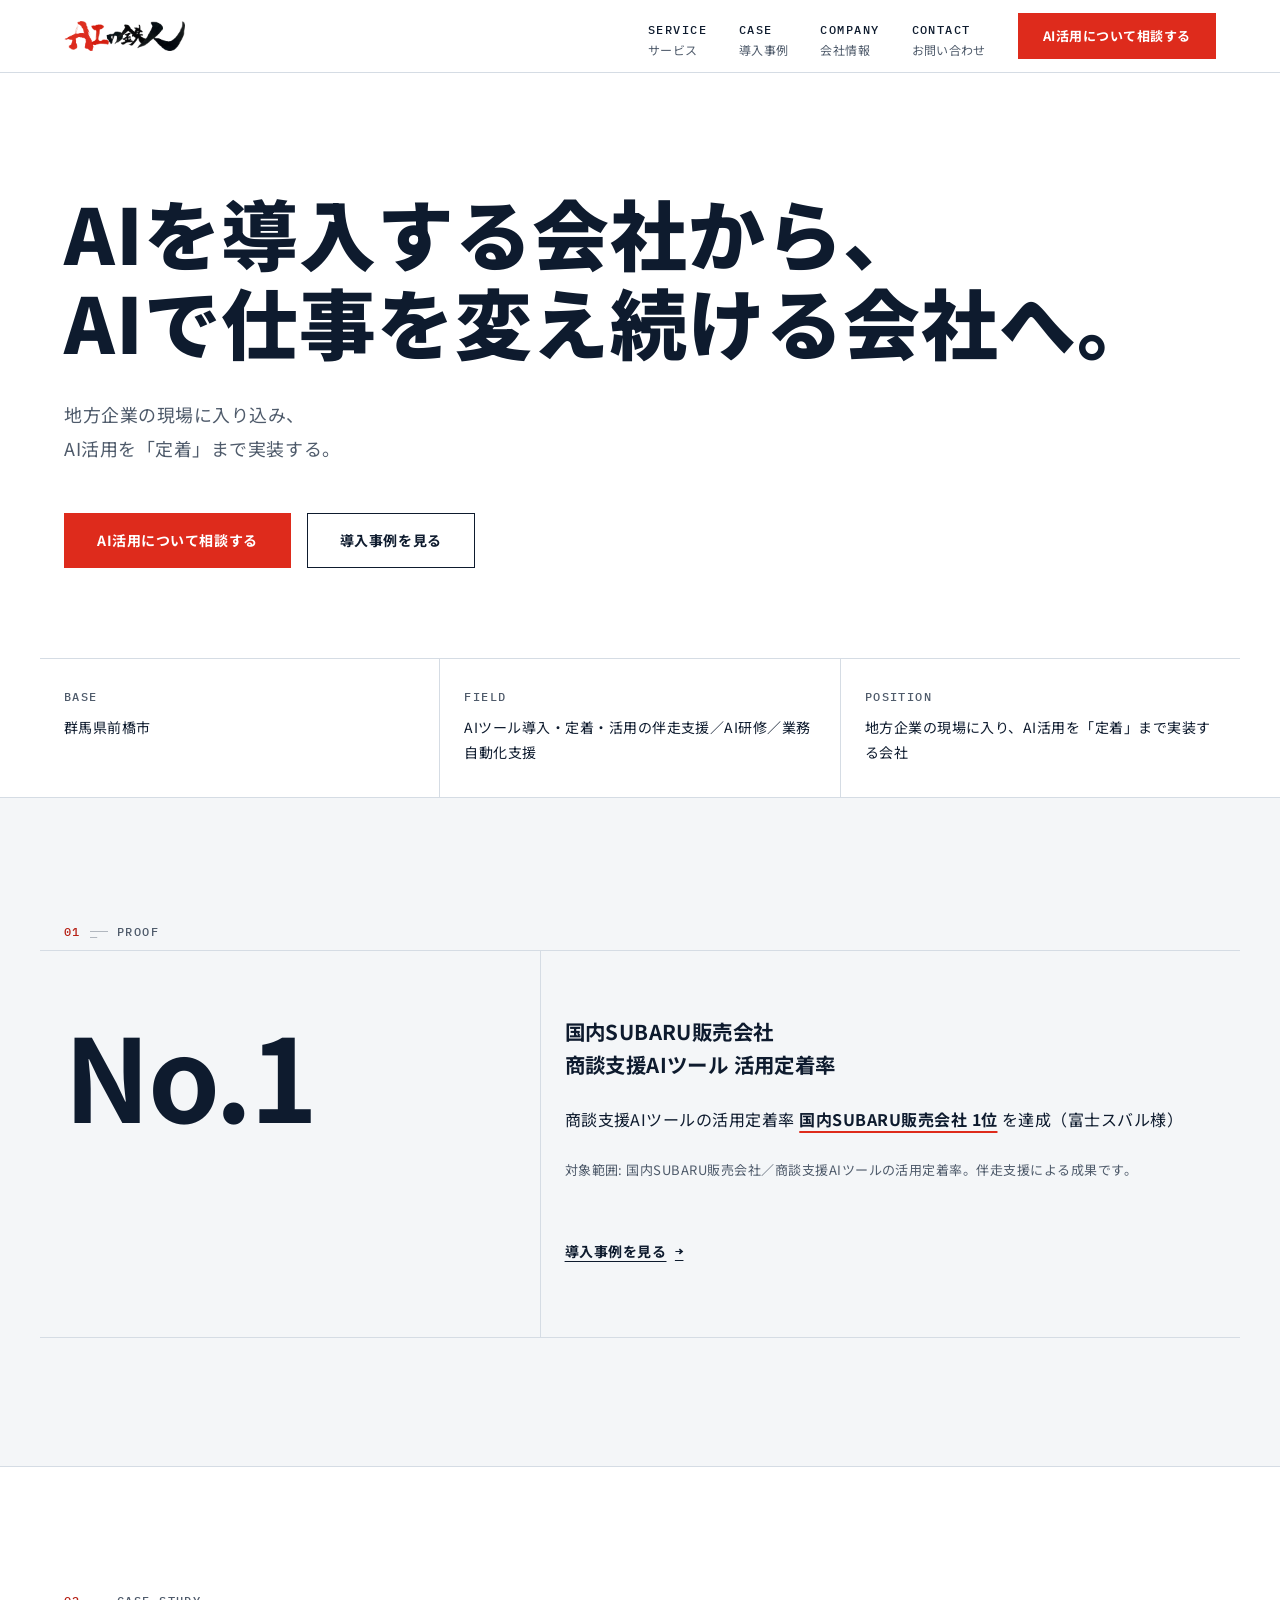
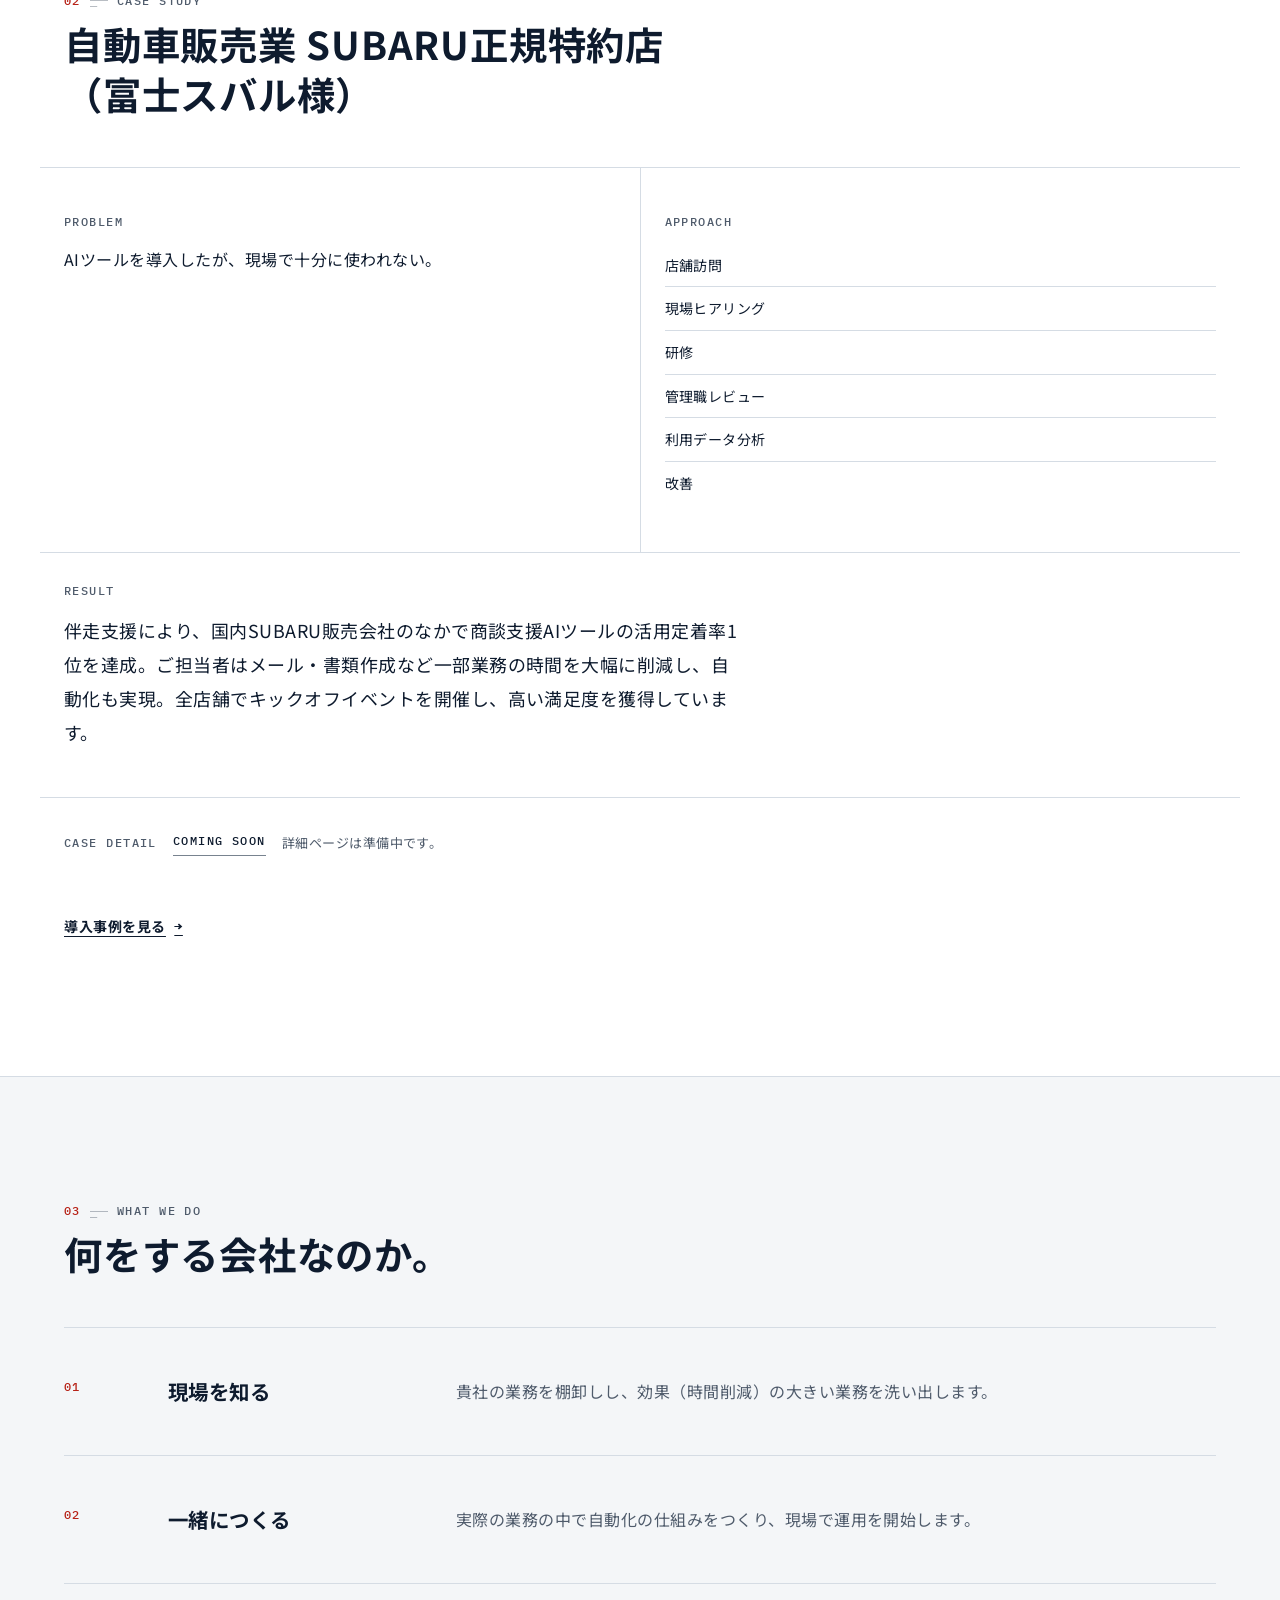
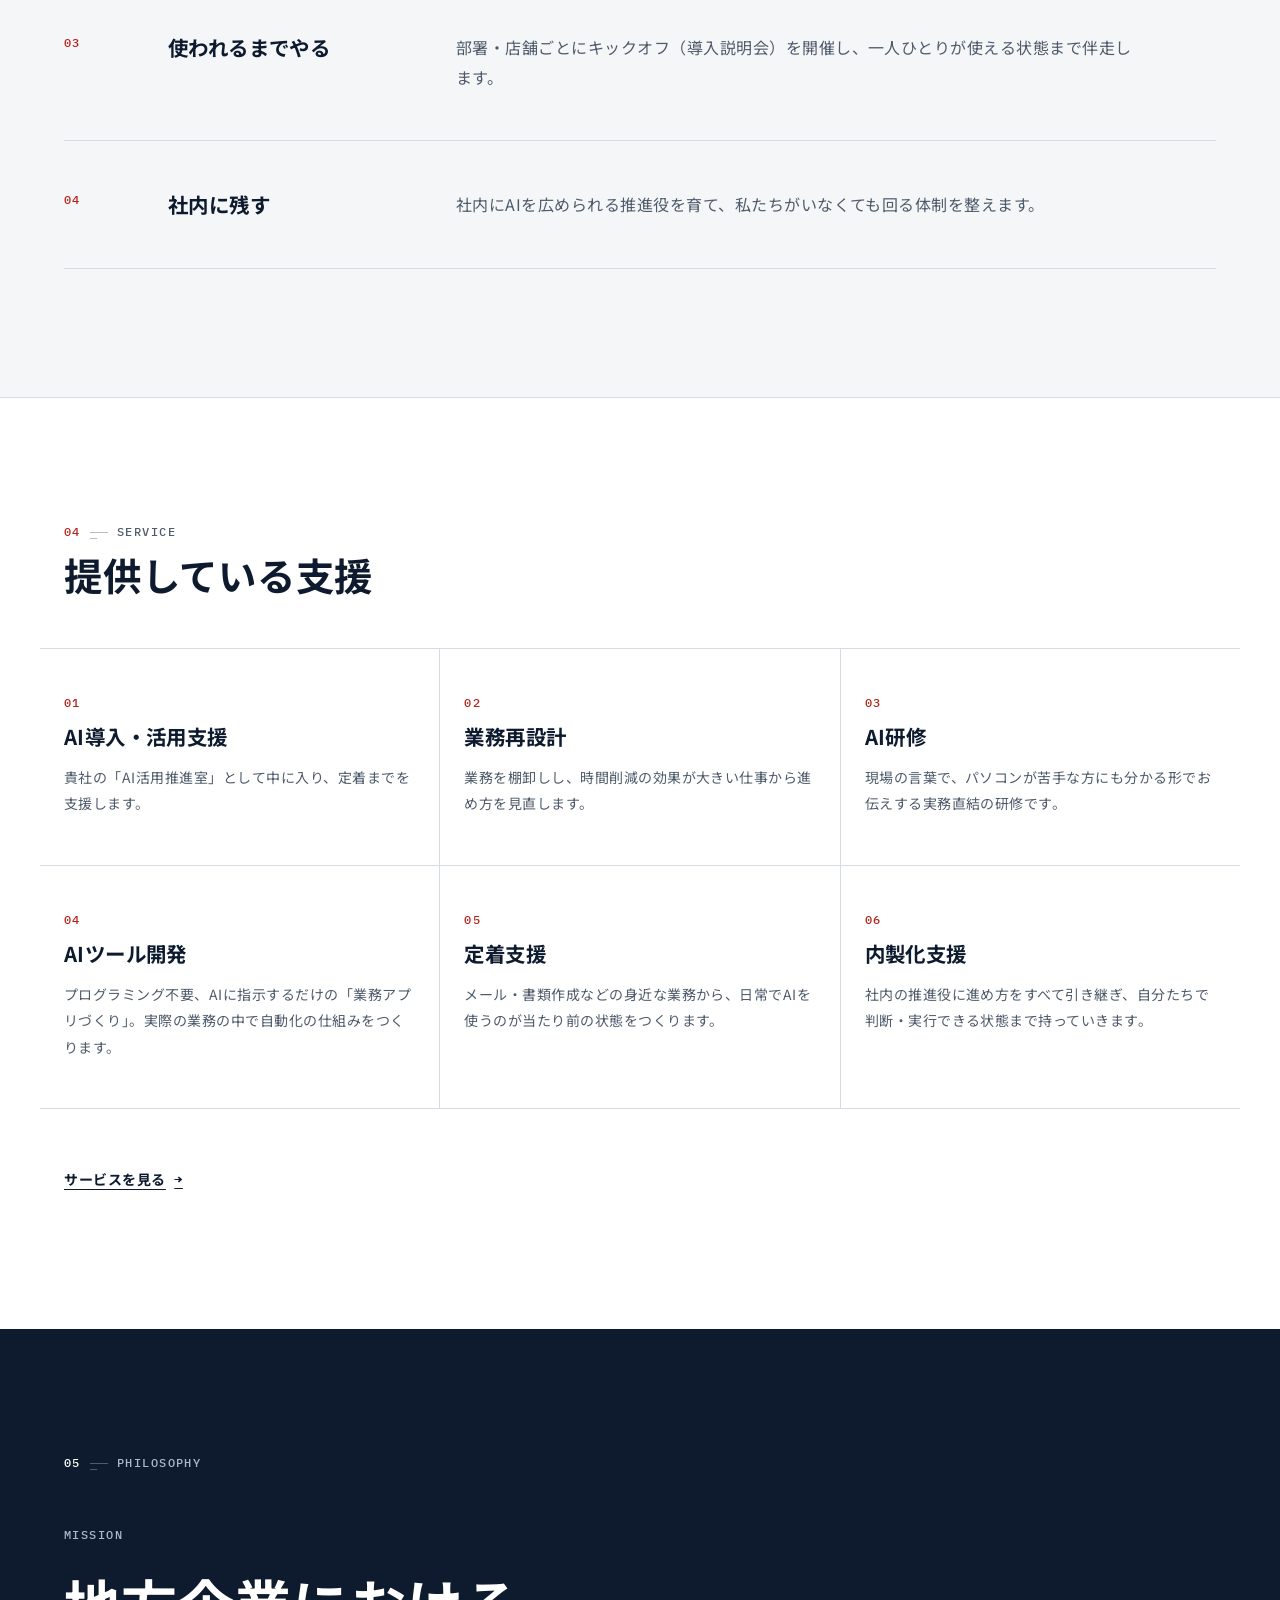
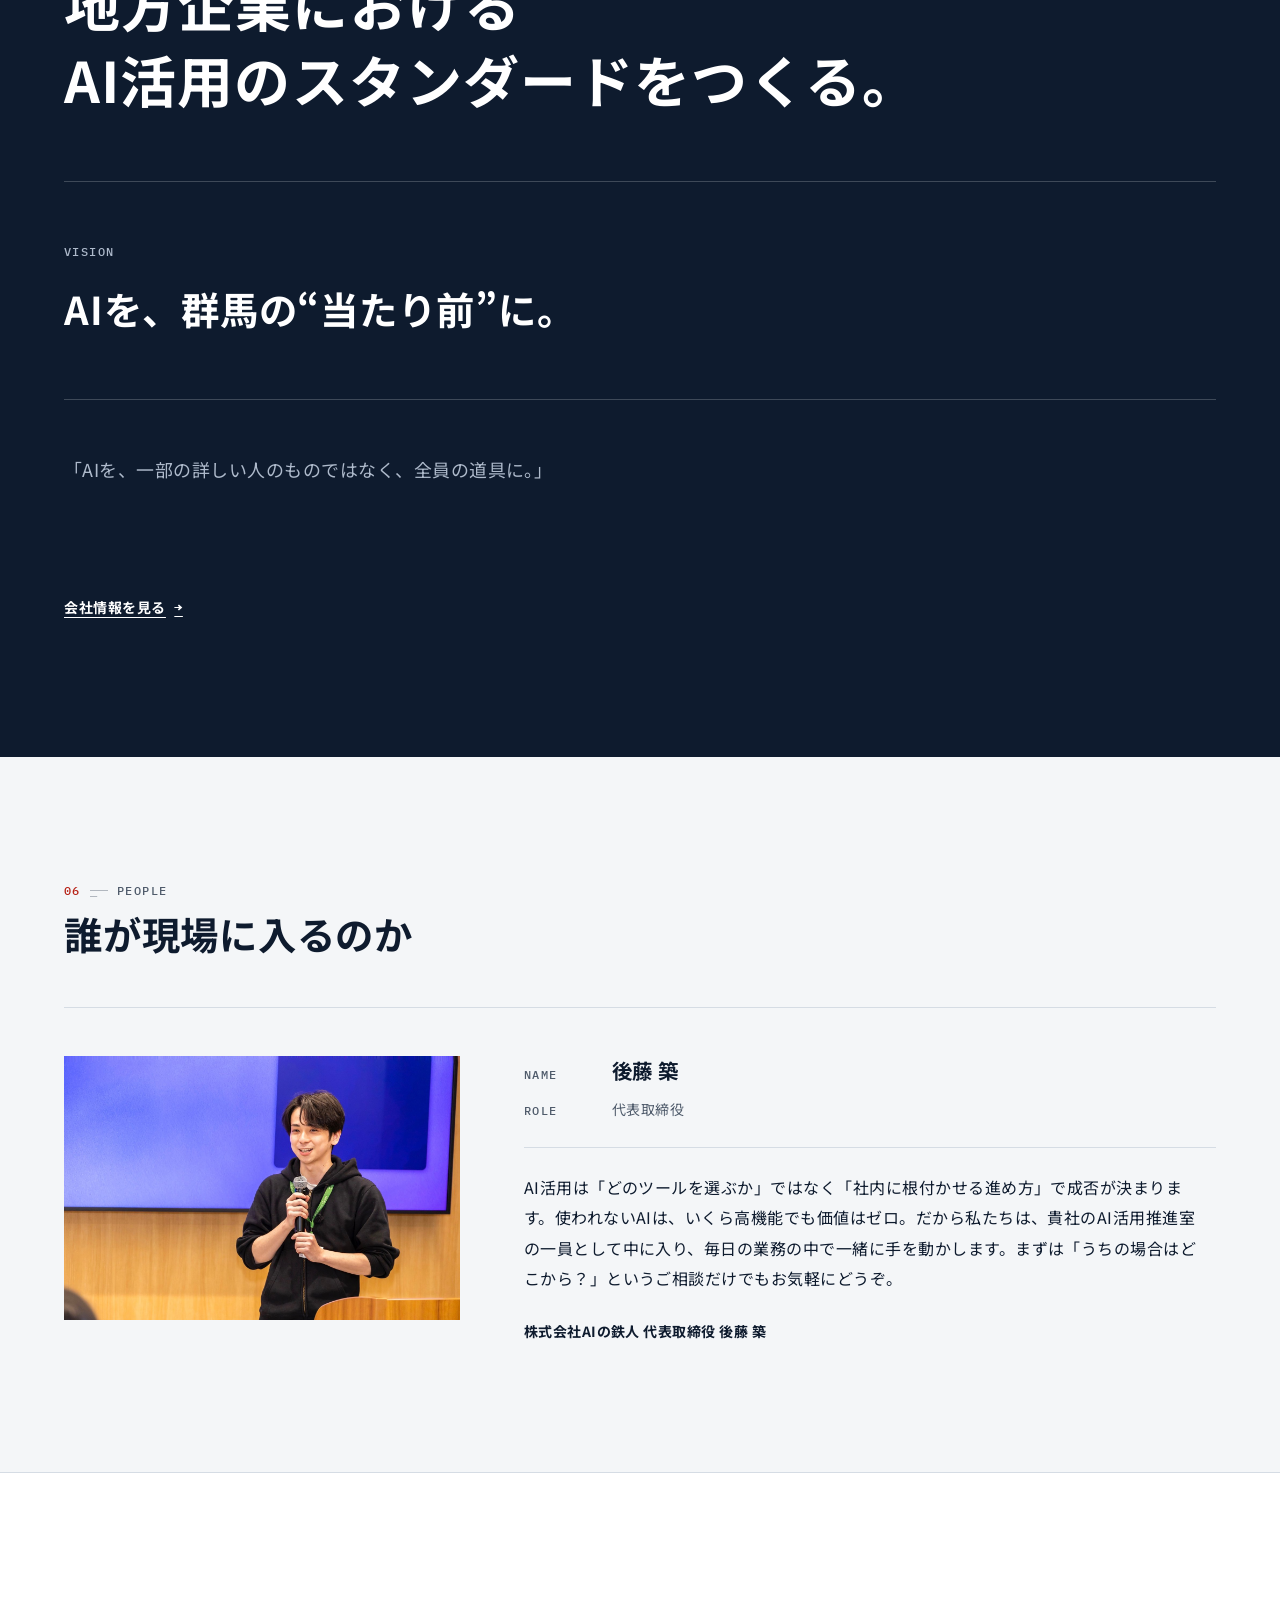
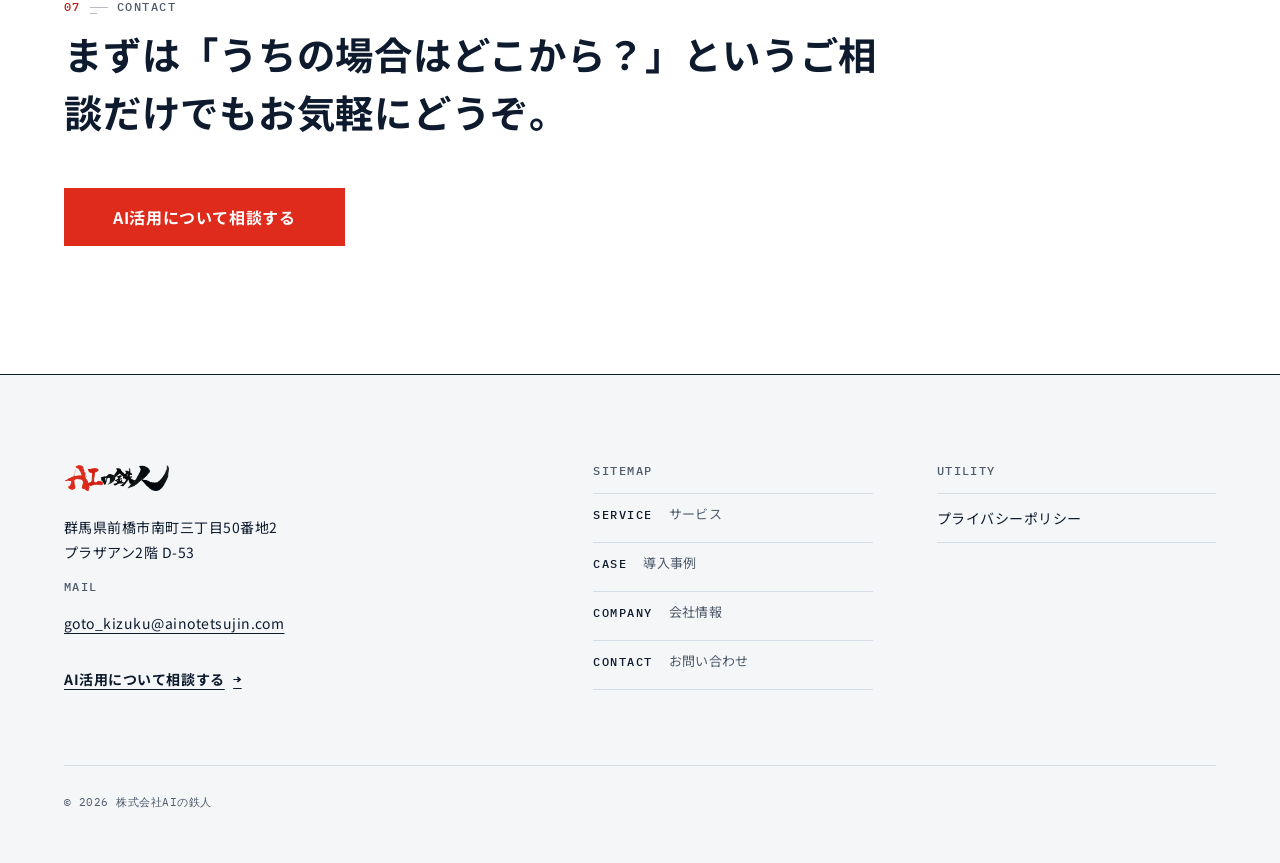
==== commit 696adb49: "デザイン探索: トップページを方向B（Technology / LayerX寄り）で実装 ネイビーink（#0E1B2E）を基調に、白地の広さ・整然としたグリッド・ 罫線による区画で「日本のB2B企業" ====
--- a/index.html
+++ b/index.html
@@ -11,7 +11,6 @@
     <meta property="og:url" content="https://www.ainotetsujin.com/">
     <meta property="og:image" content="https://www.ainotetsujin.com/assets/img/logo-circle.png">
     <meta name="twitter:card" content="summary_large_image">
-    <!-- theme-color は DESIGN.md §2.2 の --bg（#FFFFFF）に追随させた（SITE.md §3.4） -->
     <meta name="theme-color" content="#FFFFFF">
     <link rel="canonical" href="https://www.ainotetsujin.com/">
     <link rel="icon" href="assets/img/logo-circle.png" type="image/png">
@@ -36,420 +35,300 @@
         "@context": "https://schema.org",
         "@type": "WebSite",
         "name": "株式会社AIの鉄人",
-        "url": "https://www.ainotetsujin.com/"
+        "url": "https://www.ainotetsujin.com/",
+        "inLanguage": "ja"
       }
     </script>
   </head>
   <body id="top">
+    <!--
+      Direction B — Technology / LayerX寄り（Phase 3 デザイン探索）
+      セクション番号の対応（docs/SITE.md §4.1 → 画面上の表示番号）
+        SITE 01 Hero        → 表示番号なし（ヒーロー）
+        SITE 02 Proof       → 01 — PROOF
+        SITE 03 Case Study  → 02 — CASE STUDY
+        SITE 04 What We Do  → 03 — WHAT WE DO
+        SITE 05 Services    → 04 — SERVICE
+        SITE 06 Method      → 未実装（docs/CONTENT.md T-23：概念の中身が未定義のため名前だけを掲載しない）
+        SITE 07 Company     → 05 — PHILOSOPHY
+        SITE 08 People      → 06 — PEOPLE（代表のみ。T-24 未確定）
+        SITE 09 CTA         → 07 — CONTACT
+      表示番号は欠番を作らないため連番に振り直している。
+    -->
     <a class="skip-link" href="#main">本文へスキップ</a>
 
-    <header class="site-header">
-      <div class="site-header__inner container">
-        <a class="site-header__logo" href="/" aria-label="株式会社AIの鉄人 トップページ">
-          <img src="assets/img/logo-horizontal.png" alt="株式会社AIの鉄人" width="720" height="179">
+    <header class="site-header" id="site-header">
+      <div class="header-inner">
+        <a class="logo-link" href="/" aria-label="株式会社AIの鉄人 トップページ">
+          <img class="site-logo" src="assets/img/logo-horizontal.png" alt="株式会社AIの鉄人" width="720" height="179">
         </a>
-
         <button class="menu-toggle" type="button" aria-controls="primary-nav" aria-expanded="false">
-          <span class="menu-toggle__bars" aria-hidden="true"><span></span><span></span></span>
-          <span class="menu-toggle__text">MENU</span>
+          <span class="menu-toggle-bars" aria-hidden="true">
+            <span class="menu-toggle-line"></span>
+            <span class="menu-toggle-line"></span>
+          </span>
+          <span class="menu-toggle-text">MENU</span>
         </button>
-
         <nav class="site-nav" id="primary-nav" aria-label="グローバルナビゲーション">
-          <ul class="site-nav__list">
-            <!-- 下層ページは Phase 5〜6 で実装予定（SITE.md §2.2）。本ブランチは比較検討用のためリンク先は計画パスを置いている -->
-            <li><a href="/service/">SERVICE<span class="site-nav__ja">サービス</span></a></li>
-            <li><a href="/case/">CASE<span class="site-nav__ja">導入事例</span></a></li>
-            <li><a href="/company/">COMPANY<span class="site-nav__ja">会社情報</span></a></li>
-            <li><a href="/contact/">CONTACT<span class="site-nav__ja">お問い合わせ</span></a></li>
-            <!-- NEWS は掲載記事が未確定のため項目を出さない（CONTENT.md T-28 / SITE.md §3.1） -->
+          <ul class="nav-list">
+            <li><a href="/service/">SERVICE<span class="nav-ja">サービス</span></a></li>
+            <li><a href="/case/">CASE<span class="nav-ja">導入事例</span></a></li>
+            <li><a href="/company/">COMPANY<span class="nav-ja">会社情報</span></a></li>
+            <li><a href="/contact/">CONTACT<span class="nav-ja">お問い合わせ</span></a></li>
           </ul>
-          <a class="btn btn--primary site-nav__cta" href="/contact/">AI活用について相談する</a>
+          <a class="btn btn-primary header-cta" href="/contact/">AI活用について相談する</a>
         </nav>
       </div>
     </header>
 
-    <main id="main">
-
-      <!-- ============================================================
-           01 Hero （SITE.md §4.1-01）
-           ============================================================ -->
-      <section class="hero" aria-labelledby="hero-title">
-        <div class="container hero__inner">
-          <p class="s-label s-label--lg">
-            <span class="s-label__num">01</span><span class="s-label__sep" aria-hidden="true">—</span><span class="s-label__txt">FIELD</span>
-          </p>
-
-          <p class="hero__kicker">現場から、AI導入を再設計する。</p>
-
-          <h1 class="hero__title" id="hero-title">AIを導入する会社から、<br>AIで仕事を変え続ける会社へ。</h1>
-
-          <p class="hero__lead">地方企業の現場に入り込み、<br>AI活用を「定着」まで実装する。</p>
-
-          <div class="hero__actions">
-            <a class="btn btn--primary" href="/contact/">相談する</a>
-            <a class="btn btn--ghost" href="/case/">導入事例を見る</a>
-          </div>
-
-          <dl class="hero__meta">
-            <div class="hero__meta-row">
-              <dt>POSITION</dt>
+    <main id="main" tabindex="-1">
+
+      <!-- ============ 01 Hero（SITE.md §4.1-01） ============ -->
+      <!-- PHOTO: 現場訪問（ヒーロー横位置 16:9）。素材が揃うまで空枠を置かず、タイポグラフィと余白で構成する -->
+      <section class="section section-hero" aria-labelledby="hero-title">
+        <div class="container">
+          <div class="hero-body">
+            <h1 class="hero-title" id="hero-title">AIを導入する会社から、<br>AIで仕事を変え続ける会社へ。</h1>
+            <p class="hero-lead">地方企業の現場に入り込み、<br>AI活用を「定着」まで実装する。</p>
+            <div class="hero-actions">
+              <a class="btn btn-primary" href="/contact/">AI活用について相談する</a>
+              <a class="btn btn-secondary" href="/case/">導入事例を見る</a>
+            </div>
+          </div>
+        </div>
+        <div class="container">
+          <dl class="factbar reveal">
+            <div class="factbar-item">
+              <dt class="mono-label">BASE</dt>
+              <dd>群馬県前橋市</dd>
+            </div>
+            <div class="factbar-item">
+              <dt class="mono-label">FIELD</dt>
+              <dd>AIツール導入・定着・活用の伴走支援／AI研修／業務自動化支援</dd>
+            </div>
+            <div class="factbar-item">
+              <dt class="mono-label">POSITION</dt>
               <dd>地方企業の現場に入り、AI活用を「定着」まで実装する会社</dd>
             </div>
-            <div class="hero__meta-row">
-              <dt>BASE</dt>
-              <dd>群馬県前橋市</dd>
-            </div>
           </dl>
         </div>
-
-        <!-- PHOTO: 店舗訪問／現場ヒアリング（16:9・フルブリード）
-             T-26（現場写真の撮影・許諾）が未実施のため、単色面とタイポグラフィで構成している。
-             写真が用意でき次第、この .plate を <img> に差し替える。 -->
-        <div class="plate plate--hero">
-          <div class="plate__frame">
-            <p class="plate__slot"><span class="plate__slot-key">PHOTO</span>店舗訪問・現場ヒアリング</p>
-            <p class="plate__big" aria-hidden="true">FIELD</p>
-            <span class="plate__tick" aria-hidden="true"></span>
-          </div>
-          <p class="plate__caption"><span class="plate__caption-key">01</span>週次で訪問・オンライン併用</p>
-        </div>
-      </section>
-
-      <!-- ============================================================
-           02 Proof （SITE.md §4.1-02 / CONTENT.md §4.1〜§4.2 / DESIGN.md §6.3）
-           ============================================================ -->
-      <section class="section section--invert" id="proof" aria-labelledby="proof-title">
-        <div class="container section__grid">
-          <div class="section__rail">
-            <p class="s-label s-label--invert">
-              <span class="s-label__num">02</span><span class="s-label__sep" aria-hidden="true">—</span><span class="s-label__txt">PROOF</span>
-            </p>
-          </div>
-
-          <div class="section__body">
-            <h2 class="section__title" id="proof-title">実績</h2>
-
-            <div class="stat">
-              <p class="stat__key">RESULT</p>
-              <p class="stat__num">No.1</p>
-              <p class="stat__desc">国内SUBARU販売会社<br>商談支援AIツールの活用定着率</p>
-              <!-- 掲載可能な数値表現はこの1件のみ（CONTENT.md §4.2）。他の数値を追加しない -->
-              <p class="stat__note">商談支援AIツールの活用定着率 国内SUBARU販売会社 1位 を達成（富士スバル様）</p>
-              <p class="stat__note stat__note--sub">対象範囲：国内SUBARU販売会社／商談支援AIツールの活用定着率</p>
-            </div>
-
-            <a class="link-arrow link-arrow--invert" href="/case/">導入事例を見る</a>
-          </div>
-        </div>
-      </section>
-
-      <!-- ============================================================
-           03 Case Study （SITE.md §4.1-03）
-           ============================================================ -->
-      <section class="section" id="case" aria-labelledby="case-title">
-        <div class="container section__grid">
-          <div class="section__rail">
-            <p class="s-label">
-              <span class="s-label__num">03</span><span class="s-label__sep" aria-hidden="true">—</span><span class="s-label__txt">CASE STUDY</span>
-            </p>
-          </div>
-
-          <div class="section__body">
-            <h2 class="section__title" id="case-title">現場で何が起きたか</h2>
-            <!-- 社名の露出を現行サイト以上に増やさないため、本セクションでは業種表記に留める（CONTENT.md §4.4 / T-03） -->
-            <p class="case__client">自動車販売業　SUBARU正規特約店</p>
-
-            <div class="case__flow">
-              <div class="case__block">
-                <p class="case__block-key"><span>A</span>課題</p>
-                <p class="case__block-text">AIツールを導入したが、現場で十分に使われない。</p>
-              </div>
-
-              <div class="case__block">
-                <p class="case__block-key"><span>B</span>取り組み</p>
-                <ul class="case__acts">
-                  <li>店舗訪問</li>
-                  <li>現場ヒアリング</li>
-                  <li>研修</li>
-                  <li>管理職レビュー</li>
-                  <li>利用データ分析</li>
-                  <li>改善</li>
-                </ul>
-                <p class="case__acts-note">※実施の順序・期間は公開情報として確定していないため、順序を示さず並列に記載しています。</p>
-              </div>
-
-              <div class="case__block">
-                <p class="case__block-key"><span>C</span>成果</p>
-                <!-- CONTENT.md §4.1 確定コピー（一字一句そのまま） -->
-                <p class="case__result">伴走支援により、国内SUBARU販売会社のなかで商談支援AIツールの活用定着率1位を達成。ご担当者はメール・書類作成など一部業務の時間を大幅に削減し、自動化も実現。全店舗でキックオフイベントを開催し、高い満足度を獲得しています。</p>
-                <ul class="case__facts">
-                  <li>メール・書類作成など一部業務の時間を大幅削減、自動化も実現</li>
-                  <li>全店舗でキックオフ（導入説明会）を開催、高い満足度を獲得</li>
-                </ul>
-              </div>
-            </div>
-
-            <!-- PHOTO: 商談・研修風景（3:2）— T-26 未実施のため単色面で構成 -->
-            <div class="plate plate--case">
-              <div class="plate__frame">
-                <p class="plate__slot"><span class="plate__slot-key">PHOTO</span>研修・商談風景</p>
-                <span class="plate__tick" aria-hidden="true"></span>
-              </div>
-              <p class="plate__caption"><span class="plate__caption-key">02</span>部署・店舗ごとにキックオフ（導入説明会）を実施</p>
-            </div>
-
-            <!-- 詳細ページ /case/fuji-subaru/ は T-03・T-13 が確定するまで作らない（SITE.md §4.3）。リンクにしない -->
-            <p class="status">
-              <span class="status__key">DETAIL</span>
-              <span class="status__value">COMING SOON</span>
-            </p>
-
-            <a class="link-arrow" href="/case/">導入事例を見る</a>
-          </div>
-        </div>
-      </section>
-
-      <!-- ============================================================
-           04 What We Do （SITE.md §4.1-04 / DESIGN.md §6.4）
-           ============================================================ -->
-      <section class="section section--subtle" id="whatwedo" aria-labelledby="whatwedo-title">
-        <div class="container section__grid">
-          <div class="section__rail">
-            <p class="s-label">
-              <span class="s-label__num">04</span><span class="s-label__sep" aria-hidden="true">—</span><span class="s-label__txt">WHAT WE DO</span>
-            </p>
-          </div>
-
-          <div class="section__body">
-            <h2 class="section__title" id="whatwedo-title">何をする会社か</h2>
-            <p class="section__lead">現場に入り、一緒に手を動かし、使われる状態まで持っていき、社内に残す。この4工程で進めます。</p>
-          </div>
-        </div>
-
-        <div class="container">
-          <ol class="proc">
-            <li class="proc__item">
-              <p class="proc__num" aria-hidden="true">01</p>
-              <div class="proc__body">
-                <h3 class="proc__title">現場を知る</h3>
-                <p class="proc__text">業務を棚卸しし、時間削減の効果が一番大きい仕事から自動化します。</p>
-              </div>
+      </section>
+
+      <!-- ============ 02 Proof（SITE.md §4.1-02） ============ -->
+      <section class="section section-subtle section-proof" aria-labelledby="proof-title">
+        <div class="container">
+          <p class="mono-label section-label"><span class="label-num">01</span><span class="label-dash" aria-hidden="true">—</span>PROOF</p>
+          <div class="proof-grid reveal">
+            <div class="proof-figure">
+              <p class="stat-num">No.1</p>
+            </div>
+            <div class="proof-detail">
+              <h2 class="stat-lede" id="proof-title">国内SUBARU販売会社<br>商談支援AIツール 活用定着率</h2>
+              <p class="stat-copy">商談支援AIツールの活用定着率 <strong>国内SUBARU販売会社 1位</strong> を達成（富士スバル様）</p>
+              <p class="stat-note">対象範囲: 国内SUBARU販売会社／商談支援AIツールの活用定着率。伴走支援による成果です。</p>
+              <p class="section-action"><a class="link-arrow" href="/case/">導入事例を見る</a></p>
+            </div>
+          </div>
+        </div>
+      </section>
+
+      <!-- ============ 03 Case Study（SITE.md §4.1-03） ============ -->
+      <!-- PHOTO: 店舗訪問／現場ヒアリング（3:2） -->
+      <section class="section section-case" aria-labelledby="case-title">
+        <div class="container">
+          <p class="mono-label section-label"><span class="label-num">02</span><span class="label-dash" aria-hidden="true">—</span>CASE STUDY</p>
+          <h2 class="section-title" id="case-title">自動車販売業 SUBARU正規特約店<br>（富士スバル様）</h2>
+
+          <div class="case-grid reveal">
+            <div class="case-cell">
+              <p class="mono-label">PROBLEM</p>
+              <p class="case-text">AIツールを導入したが、現場で十分に使われない。</p>
+            </div>
+            <div class="case-cell">
+              <p class="mono-label">APPROACH</p>
+              <ul class="case-steps">
+                <li>店舗訪問</li>
+                <li>現場ヒアリング</li>
+                <li>研修</li>
+                <li>管理職レビュー</li>
+                <li>利用データ分析</li>
+                <li>改善</li>
+              </ul>
+            </div>
+          </div>
+
+          <div class="case-result reveal">
+            <p class="mono-label">RESULT</p>
+            <p class="case-result-text">伴走支援により、国内SUBARU販売会社のなかで商談支援AIツールの活用定着率1位を達成。ご担当者はメール・書類作成など一部業務の時間を大幅に削減し、自動化も実現。全店舗でキックオフイベントを開催し、高い満足度を獲得しています。</p>
+          </div>
+
+          <!-- docs/SITE.md §4.3 の決定に従い、/case/fuji-subaru/ の詳細ページは作らない。リンクにしない -->
+          <p class="case-soon"><span class="mono-label">CASE DETAIL</span><span class="case-soon-state">COMING SOON</span><span class="case-soon-text">詳細ページは準備中です。</span></p>
+          <p class="section-action"><a class="link-arrow" href="/case/">導入事例を見る</a></p>
+        </div>
+      </section>
+
+      <!-- ============ 04 What We Do（SITE.md §4.1-04） ============ -->
+      <section class="section section-subtle" aria-labelledby="whatwedo-title">
+        <div class="container">
+          <p class="mono-label section-label"><span class="label-num">03</span><span class="label-dash" aria-hidden="true">—</span>WHAT WE DO</p>
+          <h2 class="section-title" id="whatwedo-title">何をする会社なのか。</h2>
+          <ol class="ruled-list reveal">
+            <li class="ruled-row">
+              <span class="ruled-num" aria-hidden="true">01</span>
+              <h3 class="ruled-title">現場を知る</h3>
+              <p class="ruled-text">貴社の業務を棚卸しし、効果（時間削減）の大きい業務を洗い出します。</p>
             </li>
-            <li class="proc__item">
-              <p class="proc__num" aria-hidden="true">02</p>
-              <div class="proc__body">
-                <h3 class="proc__title">一緒につくる</h3>
-                <p class="proc__text">研修やセミナーではなく、貴社の推進担当として実務の中でご支援します。</p>
-              </div>
+            <li class="ruled-row">
+              <span class="ruled-num" aria-hidden="true">02</span>
+              <h3 class="ruled-title">一緒につくる</h3>
+              <p class="ruled-text">実際の業務の中で自動化の仕組みをつくり、現場で運用を開始します。</p>
             </li>
-            <li class="proc__item">
-              <p class="proc__num" aria-hidden="true">03</p>
-              <div class="proc__body">
-                <h3 class="proc__title">使われるまでやる</h3>
-                <p class="proc__text">部署・店舗ごとに説明会を行い、一人ひとりが使える状態まで伴走します。</p>
-              </div>
+            <li class="ruled-row">
+              <span class="ruled-num" aria-hidden="true">03</span>
+              <h3 class="ruled-title">使われるまでやる</h3>
+              <p class="ruled-text">部署・店舗ごとにキックオフ（導入説明会）を開催し、一人ひとりが使える状態まで伴走します。</p>
             </li>
-            <li class="proc__item">
-              <p class="proc__num" aria-hidden="true">04</p>
-              <div class="proc__body">
-                <h3 class="proc__title">社内に残す</h3>
-                <p class="proc__text">社長・役員の皆様と相談して適任者を決め、進め方をすべて引き継ぎます。</p>
-              </div>
+            <li class="ruled-row">
+              <span class="ruled-num" aria-hidden="true">04</span>
+              <h3 class="ruled-title">社内に残す</h3>
+              <p class="ruled-text">社内にAIを広められる推進役を育て、私たちがいなくても回る体制を整えます。</p>
             </li>
           </ol>
         </div>
-
-        <!-- PHOTO: 業務改善・会議（21:9・フルブリード）— T-26 未実施のため単色面で構成 -->
-        <div class="plate plate--band">
-          <div class="plate__frame plate__frame--dark">
-            <p class="plate__slot plate__slot--invert"><span class="plate__slot-key">PHOTO</span>現場での業務改善・会議</p>
-            <p class="plate__big plate__big--invert" aria-hidden="true">01 → 04</p>
-            <span class="plate__tick" aria-hidden="true"></span>
-          </div>
-          <p class="plate__caption"><span class="plate__caption-key">03</span>貴社の「AI活用推進室」として中に入り、定着までを支援</p>
-        </div>
-      </section>
-
-      <!-- ============================================================
-           05 Services （SITE.md §4.1-05 / CONTENT.md §3.2）
-           ============================================================ -->
-      <section class="section" id="service" aria-labelledby="service-title">
-        <div class="container section__grid">
-          <div class="section__rail">
-            <p class="s-label">
-              <span class="s-label__num">05</span><span class="s-label__sep" aria-hidden="true">—</span><span class="s-label__txt">SERVICE</span>
-            </p>
-          </div>
-
-          <div class="section__body">
-            <h2 class="section__title" id="service-title">提供する支援</h2>
-            <p class="section__lead">AIツールの導入から定着・活用までを支援する専門会社です。外から教えるだけの研修ではなく、お客様の社内に入り込み、実際の業務の中で一緒に手を動かす「伴走型」が特長です。</p>
-          </div>
-        </div>
-
-        <div class="container">
-          <ol class="svc">
-            <li class="svc__item">
-              <p class="svc__num" aria-hidden="true">01</p>
-              <h3 class="svc__title">AI導入・活用支援</h3>
-              <p class="svc__text">貴社の「AI活用推進室」として中に入り、定着までを支援</p>
-            </li>
-            <li class="svc__item">
-              <p class="svc__num" aria-hidden="true">02</p>
-              <h3 class="svc__title">業務再設計</h3>
-              <p class="svc__text">メール・書類作成などの業務を棚卸しし、効果の大きい仕事から自動化</p>
-            </li>
-            <li class="svc__item">
-              <p class="svc__num" aria-hidden="true">03</p>
-              <h3 class="svc__title">AI研修</h3>
-              <p class="svc__text">現場の言葉で、パソコンが苦手な方にも分かる形でお伝えする実務直結の研修</p>
-            </li>
-            <li class="svc__item">
-              <p class="svc__num" aria-hidden="true">04</p>
-              <h3 class="svc__title">AIツール開発</h3>
-              <!-- 受託システム開発ではない（SITE.md §4.2-02 / CONTENT.md §3.2）。範囲を超えて書かない -->
-              <p class="svc__text">実際の業務の中で自動化の仕組みをつくり、現場で運用開始</p>
-            </li>
-            <li class="svc__item">
-              <p class="svc__num" aria-hidden="true">05</p>
-              <h3 class="svc__title">定着支援</h3>
-              <p class="svc__text">各部署・各店舗ごとに、ひとつひとつ丁寧にキックオフ（導入説明会）を開催</p>
-            </li>
-            <li class="svc__item">
-              <p class="svc__num" aria-hidden="true">06</p>
-              <h3 class="svc__title">内製化支援</h3>
-              <p class="svc__text">私たちがいなくても回る体制を整えて、伴走支援を卒業</p>
-            </li>
-          </ol>
-
-          <div class="section__foot">
-            <a class="link-arrow" href="/service/">サービスを見る</a>
-          </div>
-        </div>
-      </section>
-
-      <!-- ============================================================
-           06 Method（SITE.md §4.1-06）は【要確認 T-23】のため実装しない。
-           Field-Native Builder / Adaptive Flow Governance は概念名のみで
-           中身が未定義であり、名前だけを掲載しない。
-           以降の連番は、欠番による誤読を避けるため通しで振り直している。
-           （表示 06 = SITE.md 07 / 表示 07 = SITE.md 08 / 表示 08 = SITE.md 09）
-           ============================================================ -->
-
-      <!-- ============================================================
-           06（SITE.md 07）Company / Philosophy
-           ============================================================ -->
-      <section class="section section--invert" id="company" aria-labelledby="company-title">
-        <div class="container section__grid">
-          <div class="section__rail">
-            <p class="s-label s-label--invert">
-              <span class="s-label__num">06</span><span class="s-label__sep" aria-hidden="true">—</span><span class="s-label__txt">COMPANY</span>
-            </p>
-          </div>
-
-          <div class="section__body">
-            <h2 class="section__title" id="company-title">私たちの立っている場所</h2>
-
-            <div class="statement">
-              <p class="statement__key">MISSION</p>
-              <p class="statement__body">地方企業における<br>AI活用のスタンダードをつくる。</p>
-            </div>
-
-            <div class="statement">
-              <p class="statement__key">VISION</p>
-              <p class="statement__body statement__body--sm">AIを、群馬の“当たり前”に。</p>
-            </div>
-
-            <!-- 思想的コピーとしての利用（CONTENT.md §2.5）。Mission・Vision と並ぶ見出しレベルにしない -->
-            <p class="statement__aside">「AIを、一部の詳しい人のものではなく、全員の道具に。」— 私たちはこの考え方で仕事をしています。</p>
-
-            <a class="link-arrow link-arrow--invert" href="/company/">会社情報を見る</a>
-          </div>
-        </div>
-      </section>
-
-      <!-- ============================================================
-           07（SITE.md 08）People
-           代表以外のメンバーは【要確認 T-24】のため、代表のみで構成する。
-           「チーム」「メンバー」を前提とした表現を使わない。
-           代表メッセージ本文は CONTENT.md §5.2 の暫定文（旧原稿版が正・T-30）。
-           正式文面は【要確認 T-01】。
-           ============================================================ -->
-      <section class="section" id="people" aria-labelledby="people-title">
-        <div class="container section__grid">
-          <div class="section__rail">
-            <p class="s-label">
-              <span class="s-label__num">07</span><span class="s-label__sep" aria-hidden="true">—</span><span class="s-label__txt">PEOPLE</span>
-            </p>
-          </div>
-
-          <div class="section__body">
-            <h2 class="section__title" id="people-title">現場に入る人</h2>
-
-            <div class="people">
-              <div class="people__figure">
-                <img src="assets/img/ceo-photo.jpg" alt="株式会社AIの鉄人 代表取締役 後藤 築" width="1600" height="981" loading="lazy" decoding="async">
-              </div>
-              <div class="people__body">
-                <p class="people__role">代表取締役</p>
-                <p class="people__name">後藤 築</p>
-                <p class="people__message">AI活用は「どのツールを選ぶか」ではなく「社内に根付かせる進め方」で成否が決まります。使われないAIは、いくら高機能でも価値はゼロ。だから私たちは、貴社のAI活用推進室の一員として中に入り、毎日の業務の中で一緒に手を動かします。まずは「うちの場合はどこから？」というご相談だけでもお気軽にどうぞ。</p>
-                <p class="people__sign">株式会社AIの鉄人 代表取締役 後藤 築</p>
-              </div>
-            </div>
-          </div>
-        </div>
-      </section>
-
-      <!-- ============================================================
-           08（SITE.md 09）CTA
-           ============================================================ -->
-      <section class="section section--cta" id="contact" aria-labelledby="cta-title">
-        <div class="container section__grid">
-          <div class="section__rail">
-            <p class="s-label">
-              <span class="s-label__num">08</span><span class="s-label__sep" aria-hidden="true">—</span><span class="s-label__txt">CONTACT</span>
-            </p>
-          </div>
-
-          <div class="section__body">
-            <h2 class="section__title" id="cta-title">AI活用について相談する</h2>
-            <p class="cta__text">まずは「うちの場合はどこから？」というご相談だけでもお気軽にどうぞ。</p>
-            <a class="btn btn--primary btn--lg" href="/contact/">AI活用について相談する</a>
-          </div>
+      </section>
+
+      <!-- ============ 05 Services（SITE.md §4.1-05） ============ -->
+      <section class="section" aria-labelledby="service-title">
+        <div class="container">
+          <p class="mono-label section-label"><span class="label-num">04</span><span class="label-dash" aria-hidden="true">—</span>SERVICE</p>
+          <h2 class="section-title" id="service-title">提供している支援</h2>
+          <div class="grid-rule grid-rule-3 reveal">
+            <div class="grid-rule-cell">
+              <span class="cell-num mono-label" aria-hidden="true">01</span>
+              <h3 class="cell-title">AI導入・活用支援</h3>
+              <p class="cell-text">貴社の「AI活用推進室」として中に入り、定着までを支援します。</p>
+            </div>
+            <div class="grid-rule-cell">
+              <span class="cell-num mono-label" aria-hidden="true">02</span>
+              <h3 class="cell-title">業務再設計</h3>
+              <p class="cell-text">業務を棚卸しし、時間削減の効果が大きい仕事から進め方を見直します。</p>
+            </div>
+            <div class="grid-rule-cell">
+              <span class="cell-num mono-label" aria-hidden="true">03</span>
+              <h3 class="cell-title">AI研修</h3>
+              <p class="cell-text">現場の言葉で、パソコンが苦手な方にも分かる形でお伝えする実務直結の研修です。</p>
+            </div>
+            <div class="grid-rule-cell">
+              <span class="cell-num mono-label" aria-hidden="true">04</span>
+              <h3 class="cell-title">AIツール開発</h3>
+              <p class="cell-text">プログラミング不要、AIに指示するだけの「業務アプリづくり」。実際の業務の中で自動化の仕組みをつくります。</p>
+            </div>
+            <div class="grid-rule-cell">
+              <span class="cell-num mono-label" aria-hidden="true">05</span>
+              <h3 class="cell-title">定着支援</h3>
+              <p class="cell-text">メール・書類作成などの身近な業務から、日常でAIを使うのが当たり前の状態をつくります。</p>
+            </div>
+            <div class="grid-rule-cell">
+              <span class="cell-num mono-label" aria-hidden="true">06</span>
+              <h3 class="cell-title">内製化支援</h3>
+              <p class="cell-text">社内の推進役に進め方をすべて引き継ぎ、自分たちで判断・実行できる状態まで持っていきます。</p>
+            </div>
+          </div>
+          <p class="section-action"><a class="link-arrow" href="/service/">サービスを見る</a></p>
+        </div>
+      </section>
+
+      <!-- ============ 07 Company / Philosophy（SITE.md §4.1-07） ============ -->
+      <section class="section section-invert" aria-labelledby="mission-title">
+        <div class="container">
+          <p class="mono-label section-label"><span class="label-num">05</span><span class="label-dash" aria-hidden="true">—</span>PHILOSOPHY</p>
+
+          <div class="statement reveal">
+            <p class="mono-label statement-label">MISSION</p>
+            <h2 class="statement-mission" id="mission-title">地方企業における<br>AI活用のスタンダードをつくる。</h2>
+          </div>
+
+          <div class="statement reveal">
+            <p class="mono-label statement-label">VISION</p>
+            <h3 class="statement-vision">AIを、群馬の“当たり前”に。</h3>
+          </div>
+
+          <!-- docs/CONTENT.md §2.5: 思想的コピーとしてのみ使用する。Mission / Vision と並ぶ見出しレベルで掲出しない -->
+          <div class="statement statement-belief reveal">
+            <p class="belief-text">「AIを、一部の詳しい人のものではなく、全員の道具に。」</p>
+          </div>
+
+          <p class="section-action"><a class="link-arrow" href="/company/">会社情報を見る</a></p>
+        </div>
+      </section>
+
+      <!-- ============ 08 People（SITE.md §4.1-08） ============ -->
+      <!-- TODO(CONTENT): T-24 代表以外のメンバーの氏名・役割・写真・掲載可否が未確定のため、代表のみで構成する -->
+      <!-- TODO(CONTENT): T-01 代表メッセージの正式文面は代表確認待ち（現時点は docs/CONTENT.md §5.2 の正の文面を掲載） -->
+      <section class="section section-subtle" aria-labelledby="people-title">
+        <div class="container">
+          <p class="mono-label section-label"><span class="label-num">06</span><span class="label-dash" aria-hidden="true">—</span>PEOPLE</p>
+          <h2 class="section-title" id="people-title">誰が現場に入るのか</h2>
+          <div class="people reveal">
+            <figure class="people-figure">
+              <img src="assets/img/ceo-photo.jpg" alt="株式会社AIの鉄人 代表取締役 後藤 築" width="1600" height="981" loading="lazy" decoding="async">
+            </figure>
+            <div class="people-body">
+              <dl class="people-meta">
+                <dt class="mono-label">NAME</dt>
+                <dd class="people-name">後藤 築</dd>
+                <dt class="mono-label">ROLE</dt>
+                <dd class="people-role">代表取締役</dd>
+              </dl>
+              <p class="people-message">AI活用は「どのツールを選ぶか」ではなく「社内に根付かせる進め方」で成否が決まります。使われないAIは、いくら高機能でも価値はゼロ。だから私たちは、貴社のAI活用推進室の一員として中に入り、毎日の業務の中で一緒に手を動かします。まずは「うちの場合はどこから？」というご相談だけでもお気軽にどうぞ。</p>
+              <p class="people-sign">株式会社AIの鉄人 代表取締役 後藤 築</p>
+            </div>
+          </div>
+        </div>
+      </section>
+
+      <!-- ============ 09 CTA（SITE.md §4.1-09） ============ -->
+      <section class="section section-cta" aria-labelledby="cta-title">
+        <div class="container">
+          <p class="mono-label section-label"><span class="label-num">07</span><span class="label-dash" aria-hidden="true">—</span>CONTACT</p>
+          <h2 class="cta-title reveal" id="cta-title">まずは「うちの場合はどこから？」というご相談だけでもお気軽にどうぞ。</h2>
+          <p class="cta-actions"><a class="btn btn-primary btn-lg" href="/contact/">AI活用について相談する</a></p>
         </div>
       </section>
 
     </main>
 
     <footer class="site-footer">
-      <div class="container site-footer__grid">
-        <div class="site-footer__block site-footer__block--org">
-          <img class="site-footer__logo" src="assets/img/logo-horizontal.png" alt="株式会社AIの鉄人" width="720" height="179" loading="lazy" decoding="async">
-          <p class="site-footer__name">株式会社AIの鉄人</p>
-          <p class="site-footer__addr">群馬県前橋市南町三丁目50番地2<br>プラザアン2階 D-53</p>
-          <p class="site-footer__mail"><a href="mailto:goto_kizuku@ainotetsujin.com">goto_kizuku@ainotetsujin.com</a></p>
-        </div>
-
-        <nav class="site-footer__block site-footer__block--nav" aria-label="フッターナビゲーション">
-          <p class="site-footer__key">SITE MAP</p>
-          <ul>
-            <li><a href="/service/">SERVICE</a></li>
-            <li><a href="/case/">CASE</a></li>
-            <li><a href="/company/">COMPANY</a></li>
-            <li><a href="/contact/">CONTACT</a></li>
-          </ul>
-        </nav>
-
-        <div class="site-footer__block site-footer__block--util">
-          <p class="site-footer__key">CONTACT</p>
-          <p class="site-footer__contact"><a href="/contact/">AI活用について相談する</a></p>
-          <p class="site-footer__privacy"><a href="/privacy/">PRIVACY POLICY</a></p>
-        </div>
-      </div>
-
-      <div class="container site-footer__bottom">
-        <p class="site-footer__copy">© 2026 株式会社AIの鉄人</p>
+      <div class="container">
+        <div class="footer-grid">
+          <div class="footer-block footer-company">
+            <img class="footer-logo" src="assets/img/logo-horizontal.png" alt="株式会社AIの鉄人" width="720" height="179" loading="lazy" decoding="async">
+            <address class="footer-address">
+              群馬県前橋市南町三丁目50番地2<br>プラザアン2階 D-53
+            </address>
+            <p class="footer-mail"><span class="mono-label">MAIL</span><a href="mailto:goto_kizuku@ainotetsujin.com">goto_kizuku@ainotetsujin.com</a></p>
+            <p class="footer-contact-link"><a class="link-arrow" href="/contact/">AI活用について相談する</a></p>
+          </div>
+
+          <nav class="footer-block footer-nav" aria-label="フッターナビゲーション">
+            <p class="mono-label footer-block-label">SITEMAP</p>
+            <ul>
+              <li><a href="/service/">SERVICE<span class="footer-ja">サービス</span></a></li>
+              <li><a href="/case/">CASE<span class="footer-ja">導入事例</span></a></li>
+              <li><a href="/company/">COMPANY<span class="footer-ja">会社情報</span></a></li>
+              <li><a href="/contact/">CONTACT<span class="footer-ja">お問い合わせ</span></a></li>
+            </ul>
+          </nav>
+
+          <div class="footer-block footer-utility">
+            <p class="mono-label footer-block-label">UTILITY</p>
+            <ul>
+              <li><a href="/privacy/">プライバシーポリシー</a></li>
+            </ul>
+          </div>
+        </div>
+        <p class="footer-copy"><small>© 2026 株式会社AIの鉄人</small></p>
       </div>
     </footer>
   </body>
--- a/assets/css/style.css
+++ b/assets/css/style.css
@@ -1,9 +1,12 @@
 @charset "UTF-8";
 
 /* ==========================================================================
-   株式会社AIの鉄人 — Direction C: Field / CADDi寄り
-   DESIGN.md v1 に準拠。[暫定] 値のうち方向Cのために変更したものは
-   「[C]」コメントを付けている（PR / 報告に一覧を記載）。
+   株式会社AIの鉄人 コーポレートサイト
+   Direction B — Technology / LayerX寄り（Phase 3 デザイン探索）
+
+   SoT: DESIGN.md（見た目）/ docs/CONTENT.md（事実）/ docs/SITE.md（情報設計）
+   本ファイルで DESIGN.md の [暫定] から変更した値は、その旨をコメントで明記する。
+   [確定] 事項は変更していない。
    ========================================================================== */
 
 /* --------------------------------------------------------------------------
@@ -11,38 +14,39 @@
    -------------------------------------------------------------------------- */
 
 :root {
-  /* --- Base surface (DESIGN.md §2.2) --- */
-  --bg:          #FFFFFF;
-  --bg-subtle:   #F1F0EC;  /* [C] #F7F6F3 → #F1F0EC（コンクリート寄りの中性オフホワイト） */
-  --bg-invert:   #14171A;
+  /* --- Base surface --- */
+  --bg:            #FFFFFF;
+  --bg-subtle:     #F4F6F8;  /* [暫定変更] #F7F6F3 → ネイビーに合わせた寒色寄りOff White */
+  --bg-invert:     #0E1B2E;  /* [暫定変更] #14171A → ネイビー（DESIGN.md §2.2 方向B候補） */
 
   /* --- Ink --- */
-  --ink:         #14171A;
-  --ink-muted:   #5A6068;
-  --ink-invert:  #FFFFFF;
-  --ink-muted-invert: #A8AEB4;  /* [C] 追加。反転面の補助テキスト（#14171A 上で 8.0:1） */
+  --ink:           #0E1B2E;  /* [暫定変更] #14171A → ネイビー */
+  --ink-muted:     #4F5B6B;  /* [暫定変更] #5A6068 → ネイビー寄り。白 6.91:1 / Off White 6.37:1 */
+  --ink-invert:    #FFFFFF;
+  --ink-invert-muted: #AEBACB; /* [追加] 反転面の補助テキスト。ネイビー上 8.80:1（DESIGN.md に定義が無いため要人間確認） */
 
   /* --- Line --- */
-  --line:        #E3E3E0;
-  --line-ui:     #7F858B;
-  --line-strong: #14171A;
-  --line-invert: #3A4046;  /* [C] 追加。反転面の装飾罫線 */
-
-  /* --- Accent（ロゴ由来の赤・1色のみ） --- */
-  --accent:      #DE2B1C;
-  --accent-dark: #B72217;
+  --line:          #D5DCE4;  /* [暫定変更] #E3E3E0 → 寒色寄り。白 1.38:1 / Off White 1.28:1。装飾罫線専用（UI境界に使わない） */
+  --line-ui:       #78838F;  /* [暫定変更] #7F858B → 白 3.86:1 / Off White 3.56:1（3:1以上） */
+  --line-strong:   #0E1B2E;  /* [暫定変更] --ink に追随 */
+
+  /* --- Accent（ロゴ由来の赤。1色のみ・変更なし） --- */
+  --accent:        #DE2B1C;
+  --accent-dark:   #B72217;
 
   /* --- Focus --- */
-  --focus:       #14171A;
-
-  /* --- Typeface (DESIGN.md §3.1) --- */
+  --focus:         #0E1B2E;  /* [暫定変更] --ink に追随。反転面では白へ切替（§10.2） */
+
+  /* セクション地色。罫線グリッドのセル背景に使う */
+  --section-bg:    var(--bg);
+
+  /* --- Font --- */
   --font-sans: "Noto Sans JP", system-ui, sans-serif;
   --font-mono: "IBM Plex Mono", ui-monospace, "SF Mono", Menlo, monospace;
 
-  /* --- Type scale (DESIGN.md §3.3) --- */
-  --fs-display: clamp(1.875rem, 5.6vw, 4.5rem);      /* [C] 30〜72px（下限を40→30pxへ。長い日本語H1の折返し破綻回避） */
-  --fs-num:     clamp(4rem, 15vw, 11.5rem);          /* [C] 64〜184px（実績数値を最大化） */
-  --fs-num-sm:  clamp(2.5rem, 6.4vw, 5.5rem);        /* [C] 追加。工程番号（04 What We Do） */
+  /* --- Type scale（DESIGN.md §3.3 の値をそのまま使用） --- */
+  --fs-display: clamp(2.5rem, 6vw, 5rem);
+  --fs-num:     clamp(3.5rem, 9vw, 8rem);
   --fs-h1:      clamp(2rem, 4.4vw, 3.5rem);
   --fs-h2:      clamp(1.625rem, 3vw, 2.5rem);
   --fs-h3:      clamp(1.125rem, 1.6vw, 1.375rem);
@@ -52,49 +56,52 @@
   --fs-caption: 0.8125rem;
   --fs-label:   0.75rem;
 
-  /* --- Spacing (DESIGN.md §4.2) --- */
-  --space-1: 4px;
-  --space-2: 8px;
-  --space-3: 12px;
-  --space-4: 16px;
-  --space-5: 24px;
-  --space-6: 32px;
-  --space-7: 48px;
-  --space-8: 64px;
-  --space-9: 96px;
+  /* --- Spacing（DESIGN.md §4.2） --- */
+  --space-1:  4px;
+  --space-2:  8px;
+  --space-3:  12px;
+  --space-4:  16px;
+  --space-5:  24px;
+  --space-6:  32px;
+  --space-7:  48px;
+  --space-8:  64px;
+  --space-9:  96px;
   --space-10: 128px;
   --space-11: 160px;
-  --section-y: clamp(80px, 10vw, 160px);
-
-  /* --- Layout (DESIGN.md §5.2) --- */
+
+  /* --- Layout（DESIGN.md §5.2） --- */
   --container:      1240px;
   --container-text: 680px;
-  --container-wide: 1440px;
-  --gutter:         20px;
-  --rail:           200px;  /* [C] 追加。左インデックス（連番ラベル）レール幅 */
-
-  /* --- Shape --- */
-  --radius:    0;  /* [C] 2px → 0（インダストリアル。DESIGN.md §6 で「0 も選択肢」） */
-  --radius-lg: 0;  /* [C] 4px → 0（DESIGN.md §7.3 で写真の角丸 0 は選択肢） */
-
-  /* --- Motion (DESIGN.md §8.2) --- */
+  --gutter:         20px;   /* SP。以降のBPで上書き */
+  --cell-pad:       0px;    /* 罫線グリッドのセル内左右padding。≥768で付与 */
+  --header-h:       64px;
+
+  /* --- Radius --- */
+  --radius:    0px;  /* [暫定変更] 2px → 0。LayerX観察「角丸をほぼ使わない直線的な構成」 */
+  --radius-lg: 0px;  /* [暫定変更] 4px → 0 */
+
+  /* --- Motion --- */
   --ease: cubic-bezier(0.2, 0, 0, 1);
   --dur:  0.2s;
-  --dur-reveal: 0.5s;
-
-  --header-h: 64px;
+  --dur-reveal: 0.4s; /* [暫定変更] 0.5s → 0.4s。精度感のある控えめなモーション */
 }
 
 @media (min-width: 768px) {
-  :root { --gutter: 40px; --header-h: 72px; }
+  :root {
+    --gutter:   40px;
+    --cell-pad: 24px;
+    --header-h: 72px;
+  }
 }
 
 @media (min-width: 1024px) {
-  :root { --gutter: 64px; }
-}
-
-/* --------------------------------------------------------------------------
-   2. Reset / Base
+  :root {
+    --gutter: 64px;
+  }
+}
+
+/* --------------------------------------------------------------------------
+   2. Reset & base
    -------------------------------------------------------------------------- */
 
 *,
@@ -102,8 +109,8 @@
 *::after { box-sizing: border-box; }
 
 html {
+  -webkit-text-size-adjust: 100%;
   scroll-behavior: smooth;
-  -webkit-text-size-adjust: 100%;
 }
 
 body {
@@ -115,11 +122,15 @@
   font-weight: 400;
   line-height: 1.9;
   letter-spacing: 0.03em;
-  overflow-wrap: break-word;
-}
-
-h1, h2, h3, h4, p, ul, ol, dl, dd, figure { margin: 0; }
-ul, ol { padding: 0; list-style: none; }
+  -webkit-font-smoothing: antialiased;
+}
+
+h1, h2, h3, h4, p, figure, dl, dd, ul, ol {
+  margin: 0;
+  padding: 0;
+}
+
+ul, ol { list-style: none; }
 
 img {
   display: block;
@@ -127,22 +138,23 @@
   height: auto;
 }
 
-a { color: inherit; }
-
-button {
-  font: inherit;
+address { font-style: normal; }
+
+a {
   color: inherit;
-  background: none;
-  border: 0;
-  cursor: pointer;
-}
+  text-underline-offset: 0.25em;
+}
+
+strong { font-weight: 700; }
 
 :focus-visible {
   outline: 2px solid var(--focus);
   outline-offset: 2px;
 }
 
-[id] { scroll-margin-top: calc(var(--header-h) + 24px); }
+/* --------------------------------------------------------------------------
+   3. Utilities
+   -------------------------------------------------------------------------- */
 
 .container {
   width: 100%;
@@ -151,189 +163,73 @@
   padding-inline: var(--gutter);
 }
 
-/* --------------------------------------------------------------------------
-   3. Skip link
-   -------------------------------------------------------------------------- */
-
-.skip-link {
-  position: absolute;
-  top: -100px;
-  left: var(--space-4);
-  z-index: 100;
-  padding: var(--space-3) var(--space-5);
-  background: var(--ink);
-  color: var(--ink-invert);
-  font-family: var(--font-mono);
-  font-size: var(--fs-small);
-  text-decoration: none;
-  transition: top var(--dur) var(--ease);
-}
-
-.skip-link:focus-visible {
-  top: var(--space-4);
-  outline-color: var(--accent);
-}
-
-/* --------------------------------------------------------------------------
-   4. Header
-   -------------------------------------------------------------------------- */
-
-.site-header {
-  position: sticky;   /* [C] sticky を採用（DESIGN.md §6.7 [暫定]） */
-  top: 0;
-  z-index: 50;
-  background: var(--bg);
-  border-bottom: 1px solid var(--line-strong);  /* [C] --line → --line-strong（構造を見せる） */
-}
-
-.site-header__inner {
-  display: flex;
-  align-items: center;
-  justify-content: space-between;
-  gap: var(--space-4);
-  min-height: var(--header-h);
-}
-
-.site-header__logo {
-  display: inline-flex;
-  align-items: center;
-  min-height: 44px;
-  text-decoration: none;
-}
-
-.site-header__logo img {
-  width: auto;
-  height: 26px;
-}
-
-@media (min-width: 768px) {
-  .site-header__logo img { height: 30px; }
-}
-
-/* Hamburger --------------------------------------------------------------- */
-
-.menu-toggle {
-  display: inline-flex;
-  align-items: center;
-  gap: var(--space-2);
-  min-width: 44px;
-  min-height: 44px;
-  padding: 0 var(--space-2);
-}
-
-.menu-toggle__bars {
-  display: block;
-  width: 22px;
-}
-
-.menu-toggle__bars span {
-  display: block;
-  height: 2px;
-  background: var(--ink);
-  transition: transform var(--dur) var(--ease), opacity var(--dur) var(--ease);
-}
-
-.menu-toggle__bars span + span { margin-top: 6px; }
-
-.menu-toggle__text {
+.mono-label {
   font-family: var(--font-mono);
   font-size: var(--fs-label);
   font-weight: 500;
+  line-height: 1;
   letter-spacing: 0.12em;
-}
-
-.site-header.is-open .menu-toggle__bars span:first-child { transform: translateY(4px) rotate(45deg); }
-.site-header.is-open .menu-toggle__bars span:last-child  { transform: translateY(-4px) rotate(-45deg); }
-
-@media (min-width: 1024px) {
-  .menu-toggle { display: none; }
-}
-
-/* Nav --------------------------------------------------------------------- */
-
-.site-nav {
-  display: none;
-  position: absolute;
-  top: 100%;
-  left: 0;
-  right: 0;
-  padding: var(--space-4) var(--gutter) var(--space-7);
-  background: var(--bg);
-  border-bottom: 1px solid var(--line-strong);
-  max-height: calc(100dvh - var(--header-h));
-  overflow-y: auto;
-}
-
-.site-header.is-open .site-nav { display: block; }
-
-.site-nav__list li + li { border-top: 1px solid var(--line); }
-
-.site-nav__list a {
+  text-transform: uppercase;
+  color: var(--ink-muted);
+}
+
+.section-label {
   display: flex;
-  align-items: baseline;
-  gap: var(--space-4);
-  min-height: 56px;
-  padding-block: var(--space-3);
+  align-items: center;
+  gap: 0.75em;
+  margin-bottom: var(--space-3); /* ラベル→見出しは本文行間より詰める（DESIGN.md §6.1） */
+}
+
+.label-num {
+  color: var(--accent-dark); /* 小サイズのため --accent ではなく --accent-dark（DESIGN.md §2.4） */
+  font-weight: 500;
+}
+
+.label-dash {
+  width: 1.5em;
+  height: 1px;
+  background: currentColor;
+  opacity: 0.4;
+}
+
+.section-title {
+  font-size: var(--fs-h2);
+  font-weight: 700;
+  line-height: 1.3;
+  letter-spacing: 0.02em;
+  margin-bottom: var(--space-7);
+}
+
+
+/* リンク（テキスト誘導） */
+.link-arrow {
+  display: inline-flex;
+  align-items: center;
+  gap: 0.6em;
+  min-height: 44px;
+  font-size: var(--fs-small);
+  font-weight: 700;
+  letter-spacing: 0.04em;
+  text-decoration: underline;
+  text-decoration-thickness: 1px;
+  transition: color var(--dur) var(--ease);
+}
+
+.link-arrow::after {
+  content: "→";
   font-family: var(--font-mono);
-  font-size: var(--fs-small);
-  font-weight: 500;
-  letter-spacing: 0.12em;
-  text-decoration: none;
-}
-
-.site-nav__ja {
-  font-family: var(--font-sans);
-  font-size: var(--fs-caption);
-  letter-spacing: 0.03em;
-  color: var(--ink-muted);
-}
-
-.site-nav__cta {
-  margin-top: var(--space-5);
-  width: 100%;
-}
-
-@media (min-width: 1024px) {
-  .site-nav {
-    display: flex;
-    align-items: center;
-    gap: var(--space-6);
-    position: static;
-    padding: 0;
-    border: 0;
-    max-height: none;
-    overflow: visible;
-  }
-
-  .site-nav__list {
-    display: flex;
-    align-items: center;
-    gap: var(--space-6);
-  }
-
-  .site-nav__list li + li { border-top: 0; }
-
-  .site-nav__list a {
-    display: inline-flex;
-    align-items: center;
-    min-height: 44px;
-    padding-block: 0;
-    font-size: var(--fs-label);
-    border-bottom: 1px solid transparent;
-    transition: border-color var(--dur) var(--ease), color var(--dur) var(--ease);
-  }
-
-  .site-nav__list a:hover { border-bottom-color: var(--accent); }
-
-  .site-nav__ja { display: none; }
-
-  .site-nav__cta { margin-top: 0; width: auto; }
-}
-
-/* --------------------------------------------------------------------------
-   5. Buttons / Links
-   -------------------------------------------------------------------------- */
-
+  transition: none;
+}
+
+.link-arrow:hover { color: var(--accent-dark); }
+
+.section-invert .link-arrow:hover { color: var(--ink-invert-muted); }
+
+.section-action {
+  margin-top: var(--space-7);
+}
+
+/* ボタン */
 .btn {
   display: inline-flex;
   align-items: center;
@@ -342,852 +238,846 @@
   padding: var(--space-4) var(--space-6);
   border: 1px solid transparent;
   border-radius: var(--radius);
-  font-family: var(--font-sans);
-  font-size: var(--fs-small);
-  font-weight: 700;
+  font-size: var(--fs-small);
+  font-weight: 700;
+  line-height: 1.5;
   letter-spacing: 0.04em;
-  line-height: 1.4;
-  text-align: center;
   text-decoration: none;
-  transition: background-color var(--dur) var(--ease), border-color var(--dur) var(--ease), color var(--dur) var(--ease);
-}
-
-.btn--primary {
+  transition: background-color var(--dur) var(--ease),
+              border-color var(--dur) var(--ease),
+              color var(--dur) var(--ease);
+}
+
+.btn-primary {
   background: var(--accent);
-  color: var(--ink-invert);
   border-color: var(--accent);
-}
-
-.btn--primary:hover {
+  color: #FFFFFF; /* on --accent = 4.70:1 */
+}
+
+.btn-primary:hover {
   background: var(--accent-dark);
   border-color: var(--accent-dark);
 }
 
-.btn--ghost {
+.btn-secondary {
   background: transparent;
+  border-color: var(--line-strong);
   color: var(--ink);
-  border-color: var(--line-strong);
-}
-
-.btn--ghost:hover {
+}
+
+.btn-secondary:hover {
+  background: var(--ink);
+  color: var(--bg);
+}
+
+.section-invert .btn-secondary {
+  border-color: var(--ink-invert);
+  color: var(--ink-invert);
+}
+
+.section-invert .btn-secondary:hover {
+  background: var(--ink-invert);
+  color: var(--bg-invert);
+}
+
+.btn-lg {
+  min-height: 56px;
+  padding: var(--space-4) var(--space-7);
+  font-size: var(--fs-body);
+}
+
+/* --------------------------------------------------------------------------
+   4. Skip link
+   -------------------------------------------------------------------------- */
+
+.skip-link {
+  position: absolute;
+  top: 0;
+  left: 0;
+  z-index: 100;
+  padding: var(--space-3) var(--space-5);
   background: var(--ink);
   color: var(--ink-invert);
-}
-
-.btn--lg {
-  min-height: 60px;
-  padding: var(--space-5) var(--space-8);
-  font-size: var(--fs-lead);
-}
-
-.link-arrow {
+  font-size: var(--fs-small);
+  font-weight: 700;
+  text-decoration: none;
+  transform: translateY(-120%);
+}
+
+.skip-link:focus {
+  transform: translateY(0);
+}
+
+/* --------------------------------------------------------------------------
+   5. Header / Navigation
+   -------------------------------------------------------------------------- */
+
+.site-header {
+  position: sticky; /* [暫定確定] 方向Bは sticky。不透明背景・backdrop-filter不使用 */
+  top: 0;
+  z-index: 50;
+  background: var(--bg);
+  border-bottom: 1px solid var(--line);
+}
+
+.header-inner {
   display: flex;
-  width: fit-content;
-  margin-top: var(--space-7);
   align-items: center;
-  gap: var(--space-3);
+  justify-content: space-between;
+  gap: var(--space-5);
+  width: 100%;
+  max-width: calc(var(--container) + var(--gutter) * 2);
+  min-height: var(--header-h);
+  margin-inline: auto;
+  padding-inline: var(--gutter);
+}
+
+.logo-link {
+  display: inline-flex;
+  align-items: center;
   min-height: 44px;
+}
+
+.site-logo {
+  width: auto;
+  height: 26px;
+}
+
+.menu-toggle {
+  display: inline-flex;
+  align-items: center;
+  gap: var(--space-2);
+  min-width: 44px;
+  min-height: 44px;
+  padding: 0 var(--space-2);
+  background: none;
+  border: 0;
+  border-radius: var(--radius);
+  color: var(--ink);
+  cursor: pointer;
   font-family: var(--font-mono);
-  font-size: var(--fs-small);
+  font-size: var(--fs-label);
   font-weight: 500;
-  letter-spacing: 0.08em;
-  text-decoration: underline;
-  text-underline-offset: 6px;
-  text-decoration-thickness: 1px;
-  transition: color var(--dur) var(--ease);
-}
-
-.link-arrow::after {
-  content: "→";
+  letter-spacing: 0.12em;
+}
+
+.menu-toggle-bars {
+  display: flex;
+  flex-direction: column;
+  justify-content: center;
+  gap: 5px;
+  width: 20px;
+}
+
+.menu-toggle-line {
+  display: block;
+  width: 100%;
+  height: 1.5px;
+  background: currentColor;
+  transition: transform var(--dur) var(--ease), opacity var(--dur) var(--ease);
+}
+
+.site-header.is-menu-open .menu-toggle-line:nth-child(1) {
+  transform: translateY(3.25px) rotate(45deg);
+}
+
+.site-header.is-menu-open .menu-toggle-line:nth-child(2) {
+  transform: translateY(-3.25px) rotate(-45deg);
+}
+
+/* SP: パネル型メニュー */
+.site-nav {
+  position: absolute;
+  top: 100%;
+  left: 0;
+  right: 0;
+  display: none;
+  padding: var(--space-5) var(--gutter) var(--space-7);
+  background: var(--bg);
+  border-bottom: 1px solid var(--line-strong);
+}
+
+.site-header.is-menu-open .site-nav { display: block; }
+
+.nav-list {
+  border-top: 1px solid var(--line);
+}
+
+.nav-list li { border-bottom: 1px solid var(--line); }
+
+.nav-list a {
+  display: flex;
+  align-items: baseline;
+  gap: var(--space-4);
+  min-height: 56px;
+  padding-block: var(--space-3);
   font-family: var(--font-mono);
-}
-
-.link-arrow:hover { color: var(--accent-dark); }
-
-.link-arrow--invert { color: var(--ink-invert); }
-.link-arrow--invert:hover { color: var(--ink-muted-invert); }
-
-/* --------------------------------------------------------------------------
-   6. Section shell / mono index label
+  font-size: var(--fs-small);
+  font-weight: 500;
+  letter-spacing: 0.12em;
+  text-decoration: none;
+}
+
+.nav-ja {
+  font-family: var(--font-sans);
+  font-size: var(--fs-caption);
+  font-weight: 400;
+  letter-spacing: 0.03em;
+  color: var(--ink-muted);
+}
+
+.header-cta {
+  width: 100%;
+  margin-top: var(--space-5);
+}
+
+@media (min-width: 769px) {
+  .menu-toggle { display: none; }
+
+  .site-nav {
+    position: static;
+    display: flex;
+    align-items: center;
+    gap: var(--space-6);
+    padding: 0;
+    border-bottom: 0;
+    background: transparent;
+  }
+
+  .nav-list {
+    display: flex;
+    align-items: center;
+    gap: var(--space-6);
+    border-top: 0;
+  }
+
+  .nav-list li { border-bottom: 0; }
+
+  .nav-list a {
+    display: inline-flex;
+    flex-direction: column;
+    align-items: flex-start;
+    justify-content: center;
+    gap: 2px;
+    min-height: 44px;
+    padding-block: 0;
+    font-size: var(--fs-label);
+    border-bottom: 1px solid transparent;
+    transition: border-color var(--dur) var(--ease);
+  }
+
+  .nav-list a:hover { border-bottom-color: var(--ink); }
+
+  .nav-ja { font-size: var(--fs-label); line-height: 1; }
+
+  .header-cta {
+    width: auto;
+    min-height: 44px;
+    margin-top: 0;
+    padding: var(--space-3) var(--space-5);
+    font-size: var(--fs-caption);
+  }
+}
+
+@media (min-width: 1024px) {
+  .site-logo { height: 30px; }
+}
+
+/* --------------------------------------------------------------------------
+   6. Section frame
    -------------------------------------------------------------------------- */
 
 .section {
-  border-top: 1px solid var(--line-strong);  /* [C] セクション上端の強い罫線を採用（DESIGN.md §6.1 [暫定]） */
-  padding-block: var(--section-y);
-}
-
-.section--subtle { background: var(--bg-subtle); }
-
-.section--invert {
+  padding-block: clamp(80px, 10vw, 160px);
+  border-top: 1px solid var(--line); /* 方向B: --line-strong ではなくヘアラインで区画（DESIGN.md §6.1） */
+  scroll-margin-top: 96px;
+}
+
+.section-subtle {
+  --section-bg: var(--bg-subtle);
+  background: var(--bg-subtle);
+}
+
+.section-hero {
+  border-top: 0;
+  padding-block: clamp(64px, 9vw, 128px) 0;
+}
+
+/* 反転面（DESIGN.md §6.6 / §10.2） */
+.section-invert {
+  --ink: var(--ink-invert);
+  --ink-muted: var(--ink-invert-muted);
+  --line: rgba(255, 255, 255, 0.2);
+  --line-strong: rgba(255, 255, 255, 0.4);
+  --focus: var(--ink-invert);
+  --section-bg: var(--bg-invert);
   background: var(--bg-invert);
   color: var(--ink-invert);
-  border-top-color: var(--bg-invert);
-  --focus: var(--ink-invert);
-}
-
-.section--cta { padding-bottom: clamp(96px, 12vw, 200px); }
-
-.section__grid {
-  display: grid;
-  grid-template-columns: minmax(0, 1fr);
-  gap: var(--space-5);
-}
-
-@media (min-width: 1024px) {
-  .section__grid {
-    grid-template-columns: var(--rail) minmax(0, 1fr);
-    gap: var(--space-8);
-  }
-}
-
-.section__title {
-  font-size: var(--fs-h2);
-  font-weight: 700;
-  line-height: 1.3;
-  letter-spacing: 0.02em;
-}
-
-.section__lead {
+  border-top: 0;
+}
+
+.section-invert .label-num { color: var(--ink-invert); }
+
+/* 反転面の直後は境界が既に立っているので罫線を重ねない */
+.section-invert + .section { border-top: 0; }
+
+/* --------------------------------------------------------------------------
+   7. 01 Hero
+   -------------------------------------------------------------------------- */
+
+
+.hero-title {
+  font-size: var(--fs-display);
+  font-weight: 900;
+  line-height: 1.15;
+  letter-spacing: 0.01em;
+}
+
+.hero-lead {
   max-width: var(--container-text);
   margin-top: var(--space-6);
   font-size: var(--fs-lead);
   line-height: 1.9;
+  letter-spacing: 0.03em;
   color: var(--ink-muted);
 }
 
-.section--invert .section__lead { color: var(--ink-muted-invert); }
-
-.section__foot { margin-top: var(--space-7); }
-.section__foot .link-arrow { margin-top: 0; }
-
-/* mono index label（Direction C の主役） --------------------------------- */
-
-.s-label {
+.hero-actions {
   display: flex;
-  align-items: center;
-  gap: var(--space-2);
-  font-family: var(--font-mono);
-  font-size: var(--fs-label);
-  font-weight: 500;
+  flex-wrap: wrap;
+  gap: var(--space-4);
+  margin-top: var(--space-7);
+}
+
+.hero-actions .btn { flex: 1 1 100%; }
+
+/* 事実バー（罫線区画） */
+.factbar {
+  display: grid;
+  gap: 1px;
+  margin-block: clamp(56px, 7vw, 96px) 0;
+  margin-inline: calc(var(--cell-pad) * -1);
+  background: var(--line);
+  border-top: 1px solid var(--line);
+}
+
+.factbar-item {
+  padding: var(--space-5) var(--cell-pad);
+  background: var(--section-bg);
+}
+
+.factbar dd {
+  margin-top: var(--space-3);
+  font-size: var(--fs-small);
+  line-height: 1.8;
+}
+
+@media (min-width: 480px) {
+  .hero-actions .btn { flex: 0 0 auto; }
+}
+
+@media (min-width: 768px) {
+  .factbar { grid-template-columns: repeat(3, minmax(0, 1fr)); }
+  .factbar-item { padding-block: var(--space-6); }
+}
+
+@media (min-width: 1024px) {
+  .hero-title { max-width: 16em; }
+}
+
+/* --------------------------------------------------------------------------
+   8. 02 Proof
+   -------------------------------------------------------------------------- */
+
+.proof-grid {
+  display: grid;
+  gap: 1px;
+  margin-inline: calc(var(--cell-pad) * -1);
+  background: var(--line);
+  border-top: 1px solid var(--line);
+  border-bottom: 1px solid var(--line);
+}
+
+.proof-figure,
+.proof-detail {
+  padding: var(--space-7) var(--cell-pad);
+  background: var(--section-bg);
+}
+
+.stat-num {
+  font-family: var(--font-sans);
+  font-size: var(--fs-num);
+  font-weight: 700;
   line-height: 1;
-  letter-spacing: 0.12em;
+  letter-spacing: -0.02em;
+  color: var(--ink); /* [暫定確定] 実績数値は --ink。赤は5%制約のため使わない */
+  font-feature-settings: "palt" 1;
+}
+
+.stat-lede {
+  font-size: var(--fs-h3);
+  font-weight: 700;
+  line-height: 1.6;
+  letter-spacing: 0.02em;
+}
+
+.stat-copy {
+  max-width: var(--container-text);
+  margin-top: var(--space-5);
+  font-size: var(--fs-body);
+}
+
+.stat-copy strong {
+  /* 極小面積のアクセント（DESIGN.md §2.4 の許容用途: 下線・インジケーター）。
+     文字色は --ink のままなので、色だけで情報を伝えていない */
+  text-decoration: underline;
+  text-decoration-color: var(--accent);
+  text-decoration-thickness: 2px;
+  text-underline-offset: 0.3em;
+}
+
+.stat-note {
+  max-width: var(--container-text);
+  margin-top: var(--space-5);
+  font-size: var(--fs-caption);
+  line-height: 1.7;
   color: var(--ink-muted);
-  text-transform: uppercase;
-}
-
-.s-label__num {
-  color: var(--accent-dark);  /* [C] 連番はアクセント（工程番号としての「現場の道具感」） */
-  font-weight: 500;
-}
-
-.s-label__sep { color: var(--line-ui); }
-
-.s-label--invert { color: var(--ink-muted-invert); }
-.s-label--invert .s-label__num { color: var(--ink-invert); }
-.s-label--invert .s-label__sep { color: var(--line-invert); }
-
-.s-label--lg { font-size: var(--fs-small); }
+}
 
 @media (min-width: 1024px) {
-  .section__rail .s-label {
-    position: sticky;
-    top: calc(var(--header-h) + var(--space-6));
-  }
-}
-
-/* --------------------------------------------------------------------------
-   7. 01 Hero
-   -------------------------------------------------------------------------- */
-
-.hero {
-  padding-top: clamp(48px, 7vw, 96px);
-  padding-bottom: 0;
-}
-
-.hero__inner { padding-bottom: clamp(48px, 6vw, 88px); }
-
-.hero__kicker {
-  margin-top: var(--space-5);
-  font-family: var(--font-sans);
-  font-size: var(--fs-lead);
-  font-weight: 500;
-  letter-spacing: 0.06em;
-  color: var(--ink-muted);
-}
-
-.hero__title {
+  .proof-grid { grid-template-columns: minmax(0, 5fr) minmax(0, 7fr); }
+
+  .proof-figure,
+  .proof-detail { padding-block: var(--space-8); }
+}
+
+/* --------------------------------------------------------------------------
+   9. 03 Case Study
+   -------------------------------------------------------------------------- */
+
+.case-grid {
+  display: grid;
+  gap: 1px;
+  margin-inline: calc(var(--cell-pad) * -1);
+  background: var(--line);
+  border-top: 1px solid var(--line);
+}
+
+.case-cell {
+  padding: var(--space-6) var(--cell-pad);
+  background: var(--section-bg);
+}
+
+.case-text {
   margin-top: var(--space-4);
-  font-size: var(--fs-display);
-  font-weight: 900;
-  line-height: 1.2;
-  letter-spacing: 0.01em;
-}
-
-.hero__lead {
   max-width: var(--container-text);
-  margin-top: var(--space-6);
+}
+
+.case-steps {
+  margin-top: var(--space-4);
+  font-size: var(--fs-small);
+}
+
+.case-steps li {
+  padding-block: var(--space-2);
+  border-bottom: 1px solid var(--line);
+}
+
+.case-steps li:last-child { border-bottom: 0; }
+
+.case-result {
+  padding: var(--space-6) var(--cell-pad) var(--space-7);
+  margin-inline: calc(var(--cell-pad) * -1);
+  border-top: 1px solid var(--line);
+  border-bottom: 1px solid var(--line);
+}
+
+.case-result-text {
+  max-width: var(--container-text);
+  margin-top: var(--space-4);
   font-size: var(--fs-lead);
   line-height: 1.9;
-  color: var(--ink-muted);
-}
-
-.hero__actions {
+}
+
+.case-soon {
   display: flex;
   flex-wrap: wrap;
-  gap: var(--space-3);
-  margin-top: var(--space-7);
-}
-
-.hero__actions .btn { flex: 1 1 auto; min-width: 200px; }
-
-@media (min-width: 480px) {
-  .hero__actions .btn { flex: 0 0 auto; }
-}
-
-.hero__meta {
-  margin-top: var(--space-8);
-  border-top: 1px solid var(--line-strong);
-}
-
-.hero__meta-row {
-  display: grid;
-  grid-template-columns: minmax(0, 1fr);
-  gap: var(--space-1);
-  padding-block: var(--space-4);
-  border-bottom: 1px solid var(--line);
-}
-
-@media (min-width: 768px) {
-  .hero__meta-row {
-    grid-template-columns: 120px minmax(0, 1fr);
-    gap: var(--space-6);
-    align-items: baseline;
-  }
-}
-
-.hero__meta dt {
+  align-items: center;
+  gap: var(--space-2) var(--space-4);
+  margin-top: var(--space-6);
+}
+
+.case-soon-state {
   font-family: var(--font-mono);
   font-size: var(--fs-label);
   font-weight: 500;
   letter-spacing: 0.12em;
+  color: var(--ink);
+  border-bottom: 1px solid var(--line-ui);
+  padding-bottom: 2px;
+}
+
+.case-soon-text {
+  font-size: var(--fs-caption);
   color: var(--ink-muted);
 }
 
-.hero__meta dd {
-  margin: 0;
-  font-size: var(--fs-small);
-  line-height: 1.8;
-}
-
-/* --------------------------------------------------------------------------
-   8. Photo plate（写真が入る枠。現在は単色面＋タイポで構成）
-   -------------------------------------------------------------------------- */
-
-.plate { margin: 0; }
-
-.plate__frame {
-  position: relative;
-  display: flex;
-  flex-direction: column;
-  justify-content: space-between;
-  padding: var(--space-5);
-  background: var(--bg-subtle);
-  border-top: 1px solid var(--line-strong);
-  border-bottom: 1px solid var(--line-strong);
-  border-radius: var(--radius-lg);
-  overflow: hidden;
-}
-
-.plate__frame--dark {
-  background: var(--bg-invert);
-  border-color: var(--bg-invert);
-}
-
-/* DESIGN.md §7.3 のトリミング比率をそのままプレースホルダの比率に使う */
-.plate--hero .plate__frame { aspect-ratio: 16 / 9; min-height: 260px; }
-.plate--case .plate__frame { aspect-ratio: 3 / 2;  min-height: 220px; }
-.plate--band .plate__frame { aspect-ratio: 21 / 9; min-height: 220px; }
-
 @media (min-width: 768px) {
-  .plate__frame { padding: var(--space-7); }
-}
-
-.plate--case,
-.plate--band { margin-top: clamp(40px, 6vw, 80px); }
-
-.plate--case .plate__frame { border-inline: 1px solid var(--line-strong); }
-
-.plate__slot {
-  display: flex;
-  flex-wrap: wrap;
-  align-items: center;
-  gap: var(--space-3);
+  .case-grid { grid-template-columns: minmax(0, 1fr) minmax(0, 1fr); }
+  .case-cell { padding-block: var(--space-7); }
+}
+
+/* --------------------------------------------------------------------------
+   10. 04 What We Do — 罫線リスト（DESIGN.md §6.4）
+   -------------------------------------------------------------------------- */
+
+.ruled-list {
+  border-bottom: 1px solid var(--line);
+}
+
+.ruled-row {
+  display: grid;
+  grid-template-columns: 3rem minmax(0, 1fr);
+  grid-template-areas:
+    "num title"
+    ".   text";
+  column-gap: var(--space-4);
+  padding-block: var(--space-6);
+  border-top: 1px solid var(--line);
+}
+
+.ruled-num {
+  grid-area: num;
   font-family: var(--font-mono);
   font-size: var(--fs-label);
   font-weight: 500;
   letter-spacing: 0.12em;
+  line-height: 2.2;
+  color: var(--accent-dark);
+}
+
+.ruled-title {
+  grid-area: title;
+  font-size: var(--fs-h3);
+  font-weight: 700;
+  line-height: 1.5;
+  letter-spacing: 0.02em;
+}
+
+.ruled-text {
+  grid-area: text;
+  max-width: var(--container-text);
+  margin-top: var(--space-3);
+  font-size: var(--fs-small);
+  color: var(--ink-muted);
+}
+
+@media (min-width: 768px) {
+  .ruled-row {
+    grid-template-columns: 4.5rem minmax(9rem, 16rem) minmax(0, 1fr);
+    grid-template-areas: "num title text";
+    column-gap: var(--space-6);
+    padding-block: var(--space-7);
+    align-items: start;
+  }
+
+  .ruled-num { line-height: 1.9; }
+
+  .ruled-text {
+    margin-top: 0;
+    font-size: var(--fs-body);
+  }
+}
+
+/* --------------------------------------------------------------------------
+   11. 05 Service — 罫線グリッド
+   -------------------------------------------------------------------------- */
+
+.grid-rule {
+  display: grid;
+  gap: 1px;
+  margin-inline: calc(var(--cell-pad) * -1);
+  background: var(--line);
+  border-top: 1px solid var(--line);
+  border-bottom: 1px solid var(--line);
+}
+
+.grid-rule-cell {
+  padding: var(--space-6) var(--cell-pad);
+  background: var(--section-bg);
+}
+
+.cell-num {
+  display: block;
+  color: var(--accent-dark);
+}
+
+.cell-title {
+  margin-top: var(--space-3);
+  font-size: var(--fs-h3);
+  font-weight: 700;
+  line-height: 1.5;
+  letter-spacing: 0.02em;
+}
+
+.cell-text {
+  margin-top: var(--space-3);
+  font-size: var(--fs-small);
+  color: var(--ink-muted);
+}
+
+@media (min-width: 768px) {
+  .grid-rule-3 { grid-template-columns: repeat(2, minmax(0, 1fr)); }
+  .grid-rule-cell { padding-block: var(--space-7); }
+}
+
+@media (min-width: 1024px) {
+  .grid-rule-3 { grid-template-columns: repeat(3, minmax(0, 1fr)); }
+}
+
+/* --------------------------------------------------------------------------
+   12. 07 Philosophy（反転面）
+   -------------------------------------------------------------------------- */
+
+.statement {
+  padding-block: clamp(40px, 5vw, 72px);
+  border-top: 1px solid var(--line);
+}
+
+.statement:first-of-type { border-top: 0; padding-top: var(--space-7); }
+
+.statement-label { margin-bottom: var(--space-5); }
+
+.statement-mission {
+  font-size: var(--fs-h1);
+  font-weight: 700;
+  line-height: 1.35;
+  letter-spacing: 0.02em;
+}
+
+.statement-vision {
+  font-size: var(--fs-h2);
+  font-weight: 700;
   line-height: 1.4;
+  letter-spacing: 0.02em;
+}
+
+.statement-belief { padding-block: clamp(32px, 4vw, 56px); }
+
+.belief-text {
+  max-width: var(--container-text);
+  font-size: var(--fs-lead);
+  line-height: 1.9;
+  color: var(--ink-invert-muted);
+}
+
+/* --------------------------------------------------------------------------
+   13. 08 People
+   -------------------------------------------------------------------------- */
+
+.people {
+  display: grid;
+  gap: var(--space-7);
+  border-top: 1px solid var(--line);
+  padding-top: var(--space-7);
+}
+
+.people-figure img {
+  width: 100%;
+  aspect-ratio: 3 / 2; /* [暫定変更] 人物 4:5 → 3:2（既存素材 1600×981 のトリミング量を抑えるため） */
+  object-fit: cover;
+  object-position: center 30%;
+  border-radius: var(--radius-lg);
+}
+
+.people-meta {
+  display: grid;
+  grid-template-columns: 4.5rem minmax(0, 1fr);
+  align-items: baseline;
+  row-gap: var(--space-3);
+  column-gap: var(--space-4);
+  padding-bottom: var(--space-5);
+  border-bottom: 1px solid var(--line);
+}
+
+.people-name {
+  font-size: var(--fs-h3);
+  font-weight: 700;
+  line-height: 1.4;
+}
+
+.people-role {
+  font-size: var(--fs-small);
   color: var(--ink-muted);
 }
 
-.plate__slot--invert { color: var(--ink-muted-invert); }
-
-.plate__slot-key {
-  padding: 3px 8px;
-  border: 1px solid currentColor;
-  border-radius: var(--radius);
-}
-
-.plate__big {
-  font-family: var(--font-mono);
-  font-size: clamp(2.5rem, 9vw, 7rem);
-  font-weight: 400;
-  line-height: 1;
-  letter-spacing: 0.06em;
-  color: color-mix(in srgb, var(--ink) 14%, transparent);
-}
-
-.plate__big--invert { color: color-mix(in srgb, var(--ink-invert) 16%, transparent); }
-
-.plate__tick {
-  position: absolute;
-  top: 0;
-  right: 0;
-  width: clamp(48px, 8vw, 96px);
-  height: 6px;
-  background: var(--accent);
-}
-
-.plate__caption {
+.people-message {
+  max-width: var(--container-text);
+  margin-top: var(--space-5);
+}
+
+.people-sign {
+  margin-top: var(--space-5);
+  font-size: var(--fs-small);
+  font-weight: 700;
+}
+
+@media (min-width: 768px) {
+  .people {
+    grid-template-columns: minmax(0, 4fr) minmax(0, 7fr);
+    gap: var(--space-8);
+    align-items: start;
+  }
+}
+
+/* --------------------------------------------------------------------------
+   14. 09 CTA
+   -------------------------------------------------------------------------- */
+
+.cta-title {
+  max-width: 22em;
+  font-size: var(--fs-h2);
+  font-weight: 700;
+  line-height: 1.5;
+  letter-spacing: 0.02em;
+}
+
+.cta-actions { margin-top: var(--space-7); }
+
+.cta-actions .btn { width: 100%; }
+
+@media (min-width: 480px) {
+  .cta-actions .btn { width: auto; }
+}
+
+/* --------------------------------------------------------------------------
+   15. Footer
+   -------------------------------------------------------------------------- */
+
+.site-footer {
+  --section-bg: var(--bg-subtle);
+  padding-block: clamp(56px, 7vw, 96px) var(--space-7);
+  background: var(--bg-subtle);
+  border-top: 1px solid var(--line-strong);
+}
+
+.footer-grid {
+  display: grid;
+  gap: var(--space-7);
+}
+
+.footer-logo {
+  width: auto;
+  height: 26px;
+}
+
+.footer-address {
+  margin-top: var(--space-5);
+  font-size: var(--fs-small);
+  line-height: 1.8;
+}
+
+.footer-mail {
+  display: flex;
+  flex-direction: column;
+  gap: var(--space-2);
+  margin-top: var(--space-4);
+  font-size: var(--fs-small);
+}
+
+.footer-mail a {
+  align-self: flex-start;
+  min-height: 44px;
+  display: inline-flex;
+  align-items: center;
+  text-decoration: underline;
+}
+
+.footer-contact-link { margin-top: var(--space-3); }
+
+.footer-block-label { margin-bottom: var(--space-4); }
+
+.footer-nav ul,
+.footer-utility ul {
+  border-top: 1px solid var(--line);
+}
+
+.footer-nav li,
+.footer-utility li {
+  border-bottom: 1px solid var(--line);
+}
+
+.footer-nav a {
   display: flex;
   align-items: baseline;
-  gap: var(--space-3);
-  margin-top: var(--space-4);
-  font-size: var(--fs-caption);
-  line-height: 1.7;
-  color: var(--ink-muted);
-}
-
-.plate__caption-key {
-  flex: 0 0 auto;
-  font-family: var(--font-mono);
-  font-weight: 500;
-  letter-spacing: 0.12em;
-  color: var(--accent-dark);
-}
-
-/* フルブリードのプレート（コンテナ幅の外へ出す） */
-.plate--hero,
-.plate--band {
-  width: 100%;
-  max-width: calc(var(--container-wide) + var(--gutter) * 2);
-  margin-inline: auto;
-  padding-inline: var(--gutter);
-}
-
-/* --------------------------------------------------------------------------
-   9. 02 Proof — Stat block（DESIGN.md §6.3）
-   -------------------------------------------------------------------------- */
-
-.stat {
-  margin-top: var(--space-7);
-  padding-top: var(--space-6);
-  border-top: 4px solid var(--accent);  /* 極小面積の強いアクセント */
-}
-
-.stat__key {
+  gap: var(--space-4);
+  min-height: 48px;
+  padding-block: var(--space-2);
   font-family: var(--font-mono);
   font-size: var(--fs-label);
   font-weight: 500;
   letter-spacing: 0.12em;
-  color: var(--ink-muted-invert);
-}
-
-.stat__num {
-  margin-top: var(--space-3);
-  font-family: var(--font-mono);
-  font-size: var(--fs-num);
-  font-weight: 500;
-  line-height: 1;
-  letter-spacing: -0.02em;
-  color: var(--ink-invert);
-}
-
-.stat__desc {
-  margin-top: var(--space-5);
-  font-size: var(--fs-h3);
-  font-weight: 700;
-  line-height: 1.6;
-  letter-spacing: 0.02em;
-  color: var(--ink-invert);
-}
-
-.stat__note {
-  max-width: var(--container-text);
-  margin-top: var(--space-5);
-  font-size: var(--fs-small);
-  line-height: 1.8;
-  color: var(--ink-muted-invert);
-}
-
-.stat__note--sub {
-  margin-top: var(--space-2);
+  text-decoration: none;
+}
+
+.footer-nav a:hover,
+.footer-utility a:hover { color: var(--accent-dark); }
+
+.footer-ja {
+  font-family: var(--font-sans);
   font-size: var(--fs-caption);
-}
-
-/* --------------------------------------------------------------------------
-   10. 03 Case Study
-   -------------------------------------------------------------------------- */
-
-.case__client {
-  margin-top: var(--space-4);
-  font-family: var(--font-mono);
-  font-size: var(--fs-small);
-  font-weight: 500;
-  letter-spacing: 0.08em;
+  font-weight: 400;
+  letter-spacing: 0.03em;
   color: var(--ink-muted);
 }
 
-.case__flow { margin-top: var(--space-7); }
-
-.case__block {
-  padding-block: var(--space-6);
-  border-top: 1px solid var(--line-strong);
-}
-
-.case__block:last-child { border-bottom: 1px solid var(--line-strong); }
-
-.case__block-key {
+.footer-utility a {
   display: flex;
   align-items: center;
-  gap: var(--space-3);
-  font-family: var(--font-mono);
-  font-size: var(--fs-label);
-  font-weight: 500;
-  letter-spacing: 0.12em;
-  color: var(--ink-muted);
-}
-
-.case__block-key span {
-  display: inline-flex;
-  align-items: center;
-  justify-content: center;
-  width: 26px;
-  height: 26px;
-  border: 1px solid var(--accent-dark);
-  border-radius: var(--radius);
-  color: var(--accent-dark);
-}
-
-.case__block-text,
-.case__result {
-  max-width: var(--container-text);
-  margin-top: var(--space-4);
-  font-size: var(--fs-lead);
-  line-height: 1.9;
-}
-
-.case__result { font-size: var(--fs-body); }
-
-.case__acts {
-  display: grid;
-  grid-template-columns: repeat(2, minmax(0, 1fr));
-  column-gap: var(--space-6);
-  margin-top: var(--space-5);
-}
-
-@media (min-width: 768px) {
-  .case__acts { grid-template-columns: repeat(3, minmax(0, 1fr)); }
-}
-
-.case__acts li {
-  padding-block: var(--space-3);
-  border-bottom: 1px solid var(--line);
-  font-size: var(--fs-small);
-  font-weight: 500;
-}
-
-.case__acts-note {
-  margin-top: var(--space-4);
-  font-size: var(--fs-caption);
-  line-height: 1.7;
-  color: var(--ink-muted);
-}
-
-.case__facts {
-  max-width: var(--container-text);
-  margin-top: var(--space-5);
-}
-
-.case__facts li {
-  position: relative;
-  padding-left: var(--space-6);
-  padding-block: var(--space-3);
-  border-top: 1px solid var(--line);
-  font-size: var(--fs-small);
-  line-height: 1.8;
-}
-
-.case__facts li::before {
-  content: "";
-  position: absolute;
-  left: 0;
-  top: calc(var(--space-3) + 0.7em);
-  width: 16px;
-  height: 2px;
-  background: var(--accent);
-}
-
-.status {
-  display: flex;
-  width: fit-content;
-  align-items: center;
-  gap: var(--space-3);
-  margin-top: var(--space-7);
-  padding: var(--space-2) var(--space-4);
-  border: 1px solid var(--line-ui);
-  border-radius: var(--radius);
-  font-family: var(--font-mono);
-  font-size: var(--fs-label);
-  font-weight: 500;
-  letter-spacing: 0.12em;
-}
-
-.status__key { color: var(--ink-muted); }
-.status__value { color: var(--ink); }
-
-/* --------------------------------------------------------------------------
-   11. 04 What We Do — 工程リスト（DESIGN.md §6.4）
-   -------------------------------------------------------------------------- */
-
-.proc {
+  min-height: 48px;
+  font-size: var(--fs-small);
+  text-decoration: none;
+}
+
+.footer-copy {
   margin-top: clamp(40px, 5vw, 72px);
-  border-top: 1px solid var(--line-strong);
-}
-
-/* 左端をセクション見出しに揃える（DESIGN.md §5.1） */
-@media (min-width: 1024px) {
-  .proc,
-  .svc,
-  .section__foot { margin-left: calc(var(--rail) + var(--space-8)); }
-}
-
-.proc__item {
-  display: grid;
-  grid-template-columns: minmax(0, 1fr);
-  gap: var(--space-3);
-  padding-block: var(--space-6);
-  border-bottom: 1px solid var(--line-strong);
-}
-
-@media (min-width: 768px) {
-  .proc__item {
-    grid-template-columns: minmax(120px, 0.22fr) minmax(0, 1fr);
-    gap: var(--space-7);
-    align-items: start;
-    padding-block: var(--space-7);
-  }
-}
-
-.proc__num {
-  font-family: var(--font-mono);
-  font-size: var(--fs-num-sm);
-  font-weight: 500;
-  line-height: 0.9;
-  letter-spacing: -0.02em;
-  color: var(--accent);  /* 24px超の大サイズのみ（DESIGN.md §2.4） */
-}
-
-.proc__title {
-  font-size: var(--fs-h3);
-  font-weight: 700;
-  line-height: 1.5;
-  letter-spacing: 0.02em;
-}
-
-.proc__text {
-  max-width: var(--container-text);
-  margin-top: var(--space-3);
-  font-size: var(--fs-body);
-  line-height: 1.9;
-  color: var(--ink-muted);
-}
-
-/* --------------------------------------------------------------------------
-   12. 05 Services
-   -------------------------------------------------------------------------- */
-
-.svc {
-  margin-top: clamp(40px, 5vw, 72px);
-  border-top: 1px solid var(--line-strong);
-}
-
-.svc__item {
-  padding-block: var(--space-6);
-  border-bottom: 1px solid var(--line);
-}
-
-@media (min-width: 768px) {
-  .svc {
-    display: grid;
-    grid-template-columns: repeat(2, minmax(0, 1fr));
-    column-gap: var(--space-6);
-  }
-}
-
-@media (min-width: 1280px) {
-  .svc { grid-template-columns: repeat(3, minmax(0, 1fr)); }
-}
-
-.svc__num {
-  font-family: var(--font-mono);
-  font-size: var(--fs-label);
-  font-weight: 500;
-  letter-spacing: 0.12em;
-  color: var(--accent-dark);
-}
-
-.svc__title {
-  margin-top: var(--space-3);
-  font-size: var(--fs-h3);
-  font-weight: 700;
-  line-height: 1.5;
-  letter-spacing: 0.02em;
-}
-
-.svc__text {
-  margin-top: var(--space-3);
-  font-size: var(--fs-small);
-  line-height: 1.8;
-  color: var(--ink-muted);
-}
-
-/* --------------------------------------------------------------------------
-   13. 06 Company / Philosophy（反転面）
-   -------------------------------------------------------------------------- */
-
-.statement {
-  margin-top: var(--space-8);
   padding-top: var(--space-5);
-  border-top: 1px solid var(--line-invert);
-}
-
-.statement__key {
-  font-family: var(--font-mono);
-  font-size: var(--fs-label);
-  font-weight: 500;
-  letter-spacing: 0.12em;
-  color: var(--ink-muted-invert);
-}
-
-.statement__body {
-  margin-top: var(--space-4);
-  font-size: var(--fs-h1);
-  font-weight: 700;
-  line-height: 1.35;
-  letter-spacing: 0.01em;
-}
-
-.statement__body--sm { font-size: var(--fs-h2); }
-
-.statement__aside {
-  max-width: var(--container-text);
-  margin-top: var(--space-8);
-  font-size: var(--fs-small);
-  line-height: 1.9;
-  color: var(--ink-muted-invert);
-}
-
-/* --------------------------------------------------------------------------
-   14. 07 People
-   -------------------------------------------------------------------------- */
-
-.people {
-  display: grid;
-  grid-template-columns: minmax(0, 1fr);
-  gap: var(--space-6);
-  margin-top: var(--space-7);
-  padding-top: var(--space-6);
-  border-top: 1px solid var(--line-strong);
-}
-
-@media (min-width: 768px) {
-  .people {
-    grid-template-columns: minmax(220px, 0.34fr) minmax(0, 1fr);
-    gap: var(--space-8);
-    align-items: start;
-  }
-}
-
-.people__figure {
-  position: relative;
-  border-radius: var(--radius-lg);
-  overflow: hidden;
-}
-
-.people__figure img {
-  width: 100%;
-  aspect-ratio: 4 / 5;   /* DESIGN.md §7.3 人物 4:5 */
-  object-fit: cover;
-  object-position: center 30%;
-}
-
-.people__role {
-  font-family: var(--font-mono);
-  font-size: var(--fs-label);
-  font-weight: 500;
-  letter-spacing: 0.12em;
-  color: var(--ink-muted);
-}
-
-.people__name {
-  margin-top: var(--space-2);
-  font-size: var(--fs-h3);
-  font-weight: 700;
-  letter-spacing: 0.04em;
-}
-
-.people__message {
-  max-width: var(--container-text);
-  margin-top: var(--space-5);
-  font-size: var(--fs-body);
-  line-height: 1.9;
-}
-
-.people__sign {
-  margin-top: var(--space-5);
-  padding-top: var(--space-4);
   border-top: 1px solid var(--line);
   font-family: var(--font-mono);
   font-size: var(--fs-caption);
-  letter-spacing: 0.06em;
   color: var(--ink-muted);
 }
 
-/* --------------------------------------------------------------------------
-   15. 08 CTA
-   -------------------------------------------------------------------------- */
-
-.section--cta .section__title { font-size: var(--fs-h1); }
-
-.cta__text {
-  max-width: var(--container-text);
-  margin-top: var(--space-5);
-  font-size: var(--fs-lead);
-  line-height: 1.9;
-  color: var(--ink-muted);
-}
-
-.section--cta .btn { margin-top: var(--space-7); }
-
-@media (max-width: 479px) {
-  .section--cta .btn { width: 100%; }
-}
-
-/* --------------------------------------------------------------------------
-   16. Footer
-   -------------------------------------------------------------------------- */
-
-.site-footer {
-  padding-top: clamp(56px, 7vw, 96px);
-  padding-bottom: var(--space-7);
-  background: var(--bg-subtle);
-  border-top: 1px solid var(--line-strong);
-}
-
-.site-footer__grid {
-  display: grid;
-  grid-template-columns: minmax(0, 1fr);
-  gap: var(--space-7);
-}
-
 @media (min-width: 768px) {
-  .site-footer__grid {
-    grid-template-columns: minmax(0, 1.4fr) minmax(0, 1fr) minmax(0, 1fr);
+  .footer-grid {
+    grid-template-columns: minmax(0, 5fr) minmax(0, 3fr) minmax(0, 3fr);
     gap: var(--space-8);
   }
 }
 
-.site-footer__logo {
-  width: auto;
-  height: 28px;
-}
-
-.site-footer__name {
-  margin-top: var(--space-4);
-  font-size: var(--fs-small);
-  font-weight: 700;
-  letter-spacing: 0.04em;
-}
-
-.site-footer__addr {
-  margin-top: var(--space-2);
-  font-size: var(--fs-caption);
-  line-height: 1.8;
-  color: var(--ink-muted);
-}
-
-.site-footer__mail { margin-top: var(--space-3); }
-
-.site-footer__key {
-  font-family: var(--font-mono);
-  font-size: var(--fs-label);
-  font-weight: 500;
-  letter-spacing: 0.12em;
-  color: var(--ink-muted);
-}
-
-.site-footer__block--nav ul { margin-top: var(--space-3); }
-
-.site-footer a {
-  display: inline-flex;
-  align-items: center;
-  min-height: 44px;
-  font-family: var(--font-mono);
-  font-size: var(--fs-caption);
-  font-weight: 500;
-  letter-spacing: 0.08em;
-  text-decoration: underline;
-  text-underline-offset: 4px;
-  transition: color var(--dur) var(--ease);
-}
-
-.site-footer a:hover { color: var(--accent-dark); }
-
-.site-footer__contact,
-.site-footer__privacy { margin-top: var(--space-2); }
-
-.site-footer__contact a { font-family: var(--font-sans); font-size: var(--fs-small); letter-spacing: 0.03em; }
-
-.site-footer__bottom {
-  margin-top: var(--space-8);
-  padding-top: var(--space-5);
-  border-top: 1px solid var(--line-ui);
-}
-
-.site-footer__copy {
-  font-family: var(--font-mono);
-  font-size: var(--fs-caption);
-  letter-spacing: 0.06em;
-  color: var(--ink-muted);
-}
-
-/* --------------------------------------------------------------------------
-   17. Motion（DESIGN.md §8.2）
-   -------------------------------------------------------------------------- */
-
-.js-reveal {
+/* --------------------------------------------------------------------------
+   16. Motion（DESIGN.md §8）
+   -------------------------------------------------------------------------- */
+
+.js .reveal {
   opacity: 0;
-  transform: translateY(12px);
-  transition: opacity var(--dur-reveal) var(--ease), transform var(--dur-reveal) var(--ease);
-}
-
-.js-reveal.is-visible {
+  transform: translateY(8px); /* [暫定変更] 12px → 8px */
+}
+
+.js .reveal.is-visible {
   opacity: 1;
   transform: none;
+  transition: opacity var(--dur-reveal) var(--ease),
+              transform var(--dur-reveal) var(--ease);
 }
 
 @media (prefers-reduced-motion: reduce) {
+  .js .reveal,
+  .js .reveal.is-visible {
+    opacity: 1;
+    transform: none;
+  }
+
   *,
   *::before,
   *::after {
@@ -1196,9 +1086,4 @@
     transition-duration: 0.01ms !important;
     scroll-behavior: auto !important;
   }
-
-  .js-reveal {
-    opacity: 1;
-    transform: none;
-  }
-}
+}
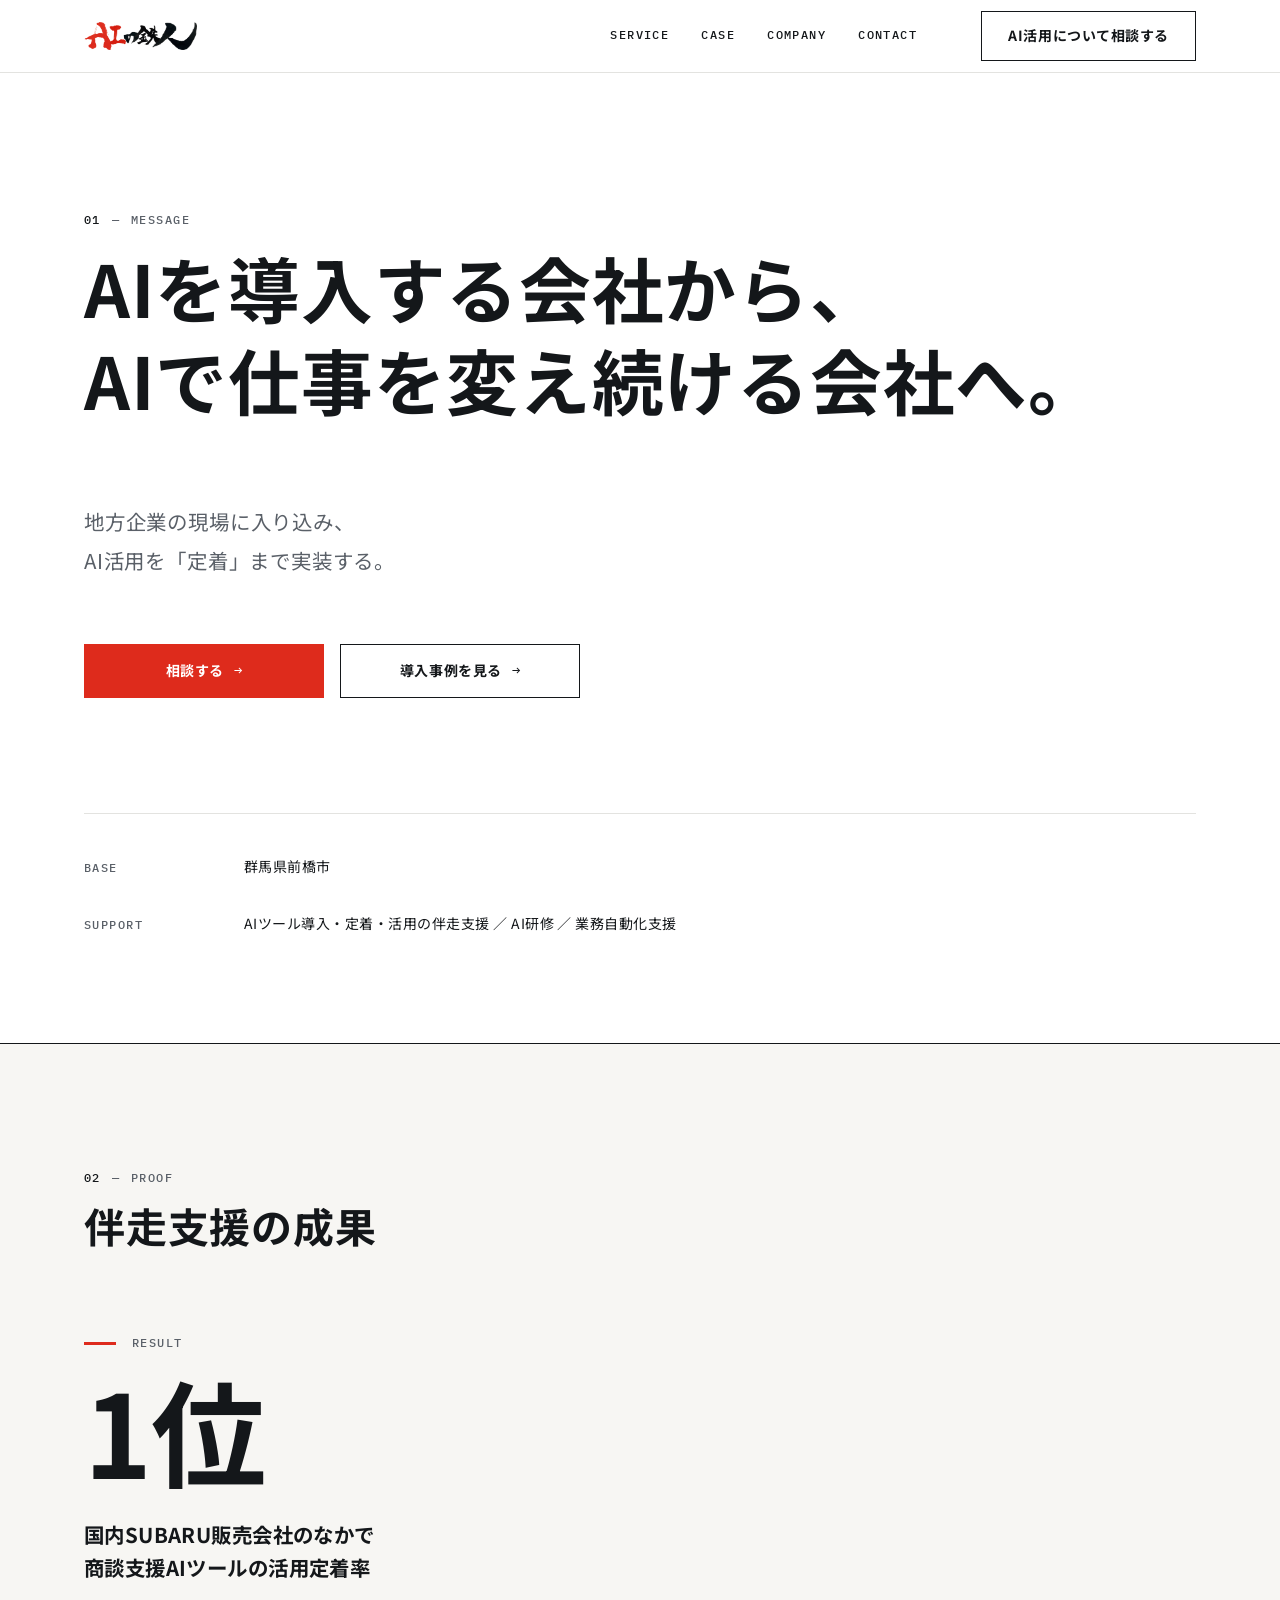
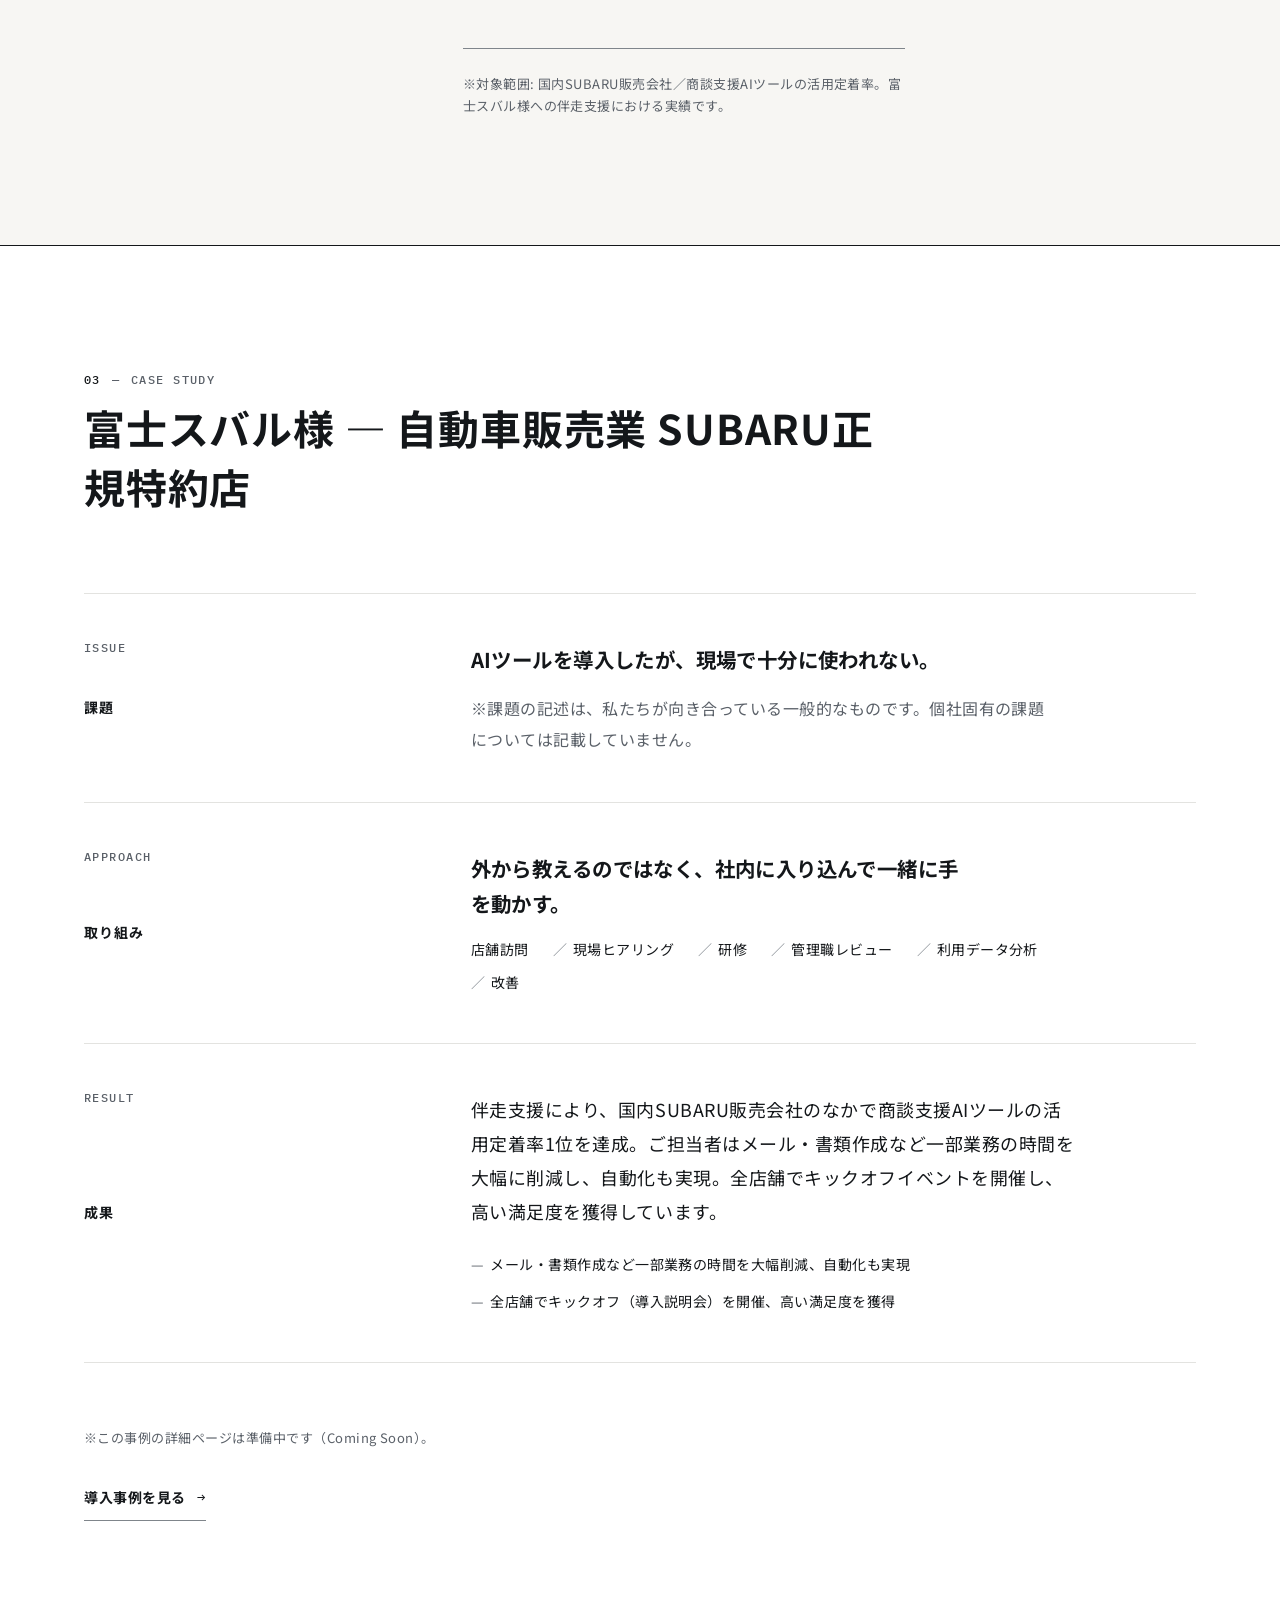
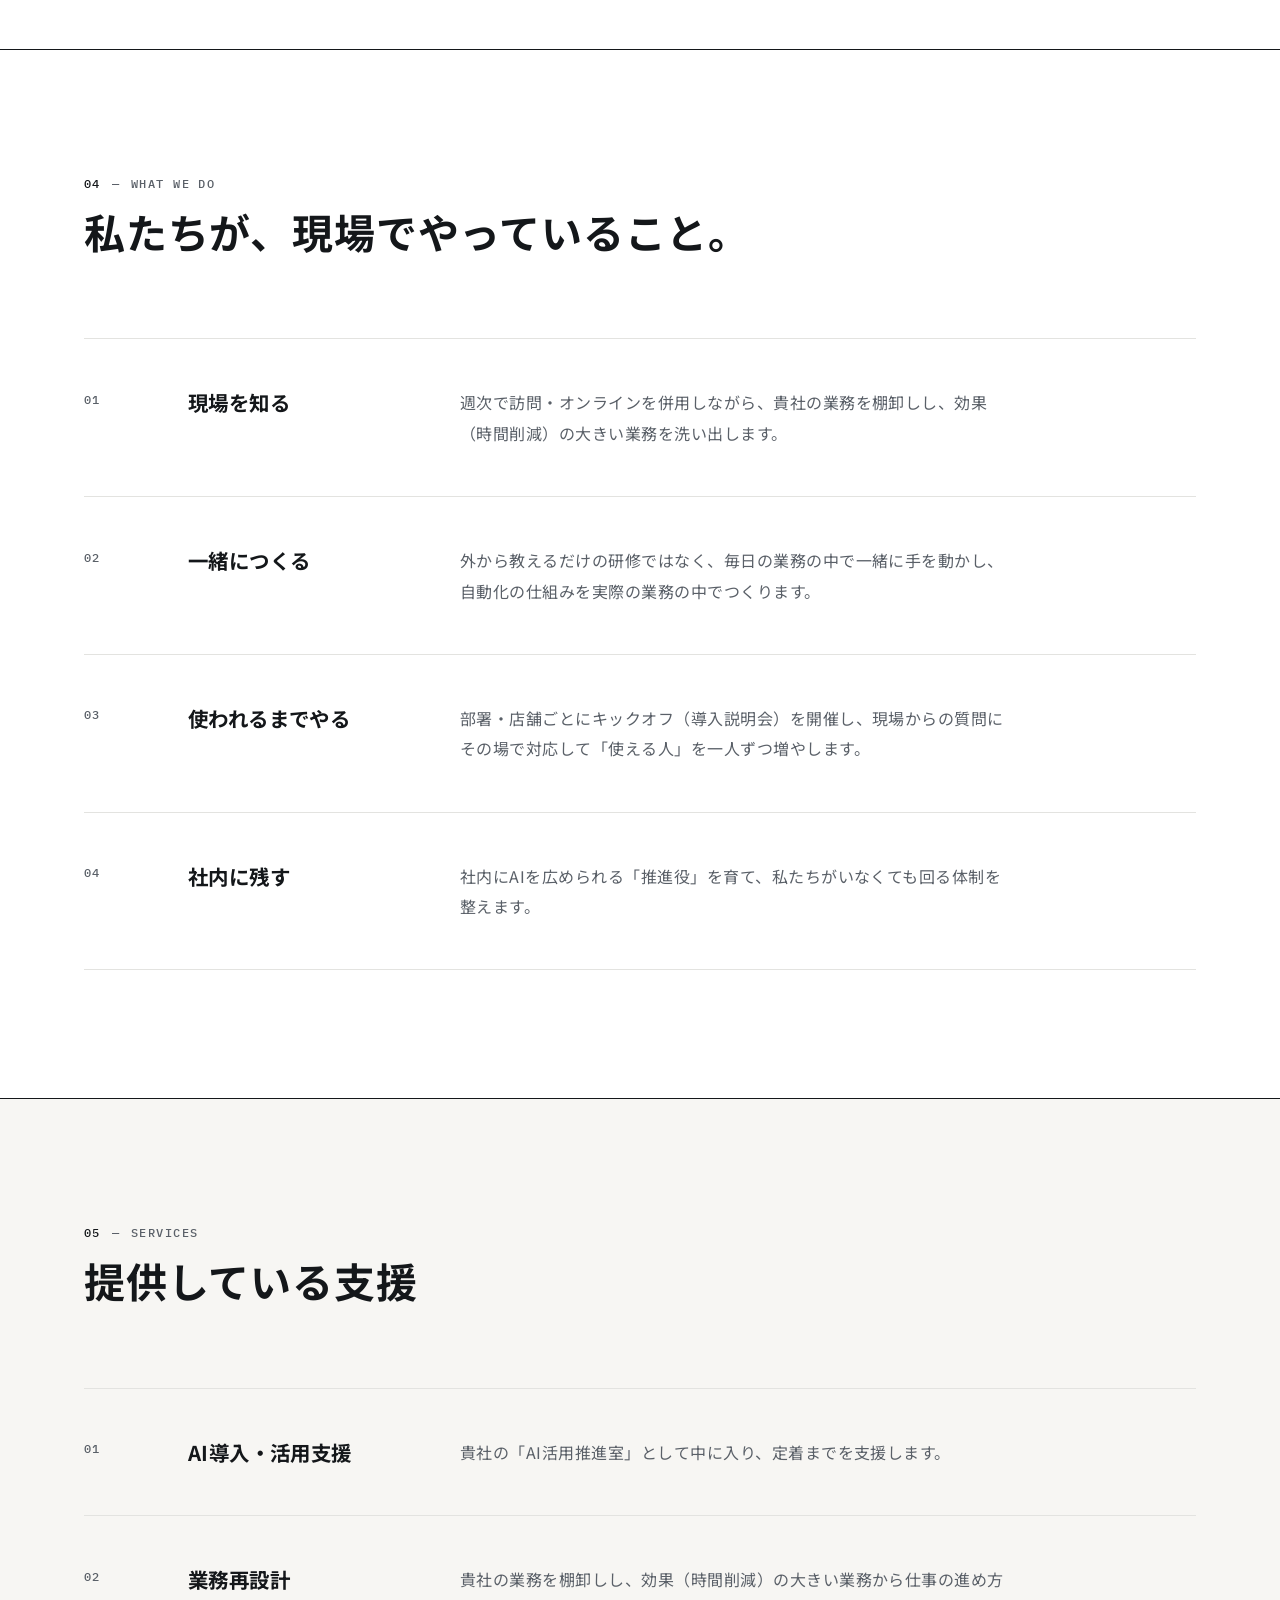
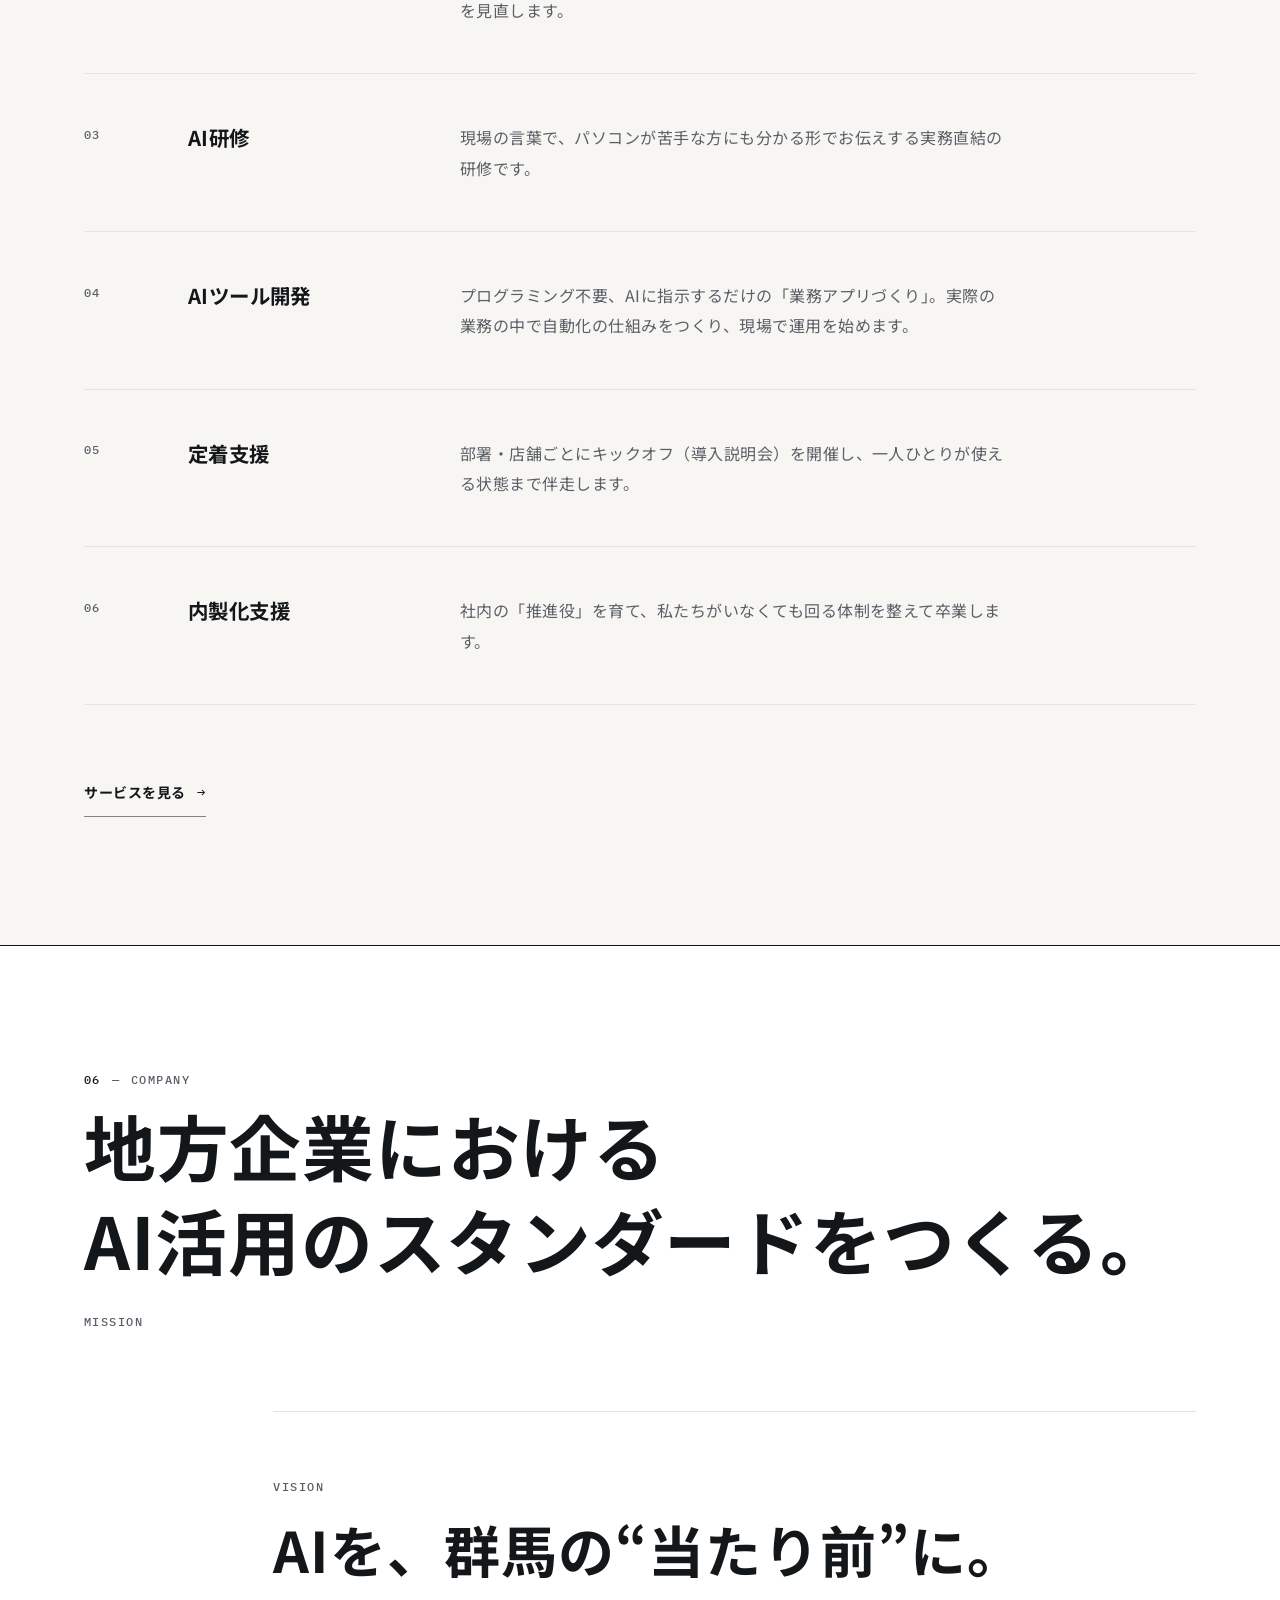
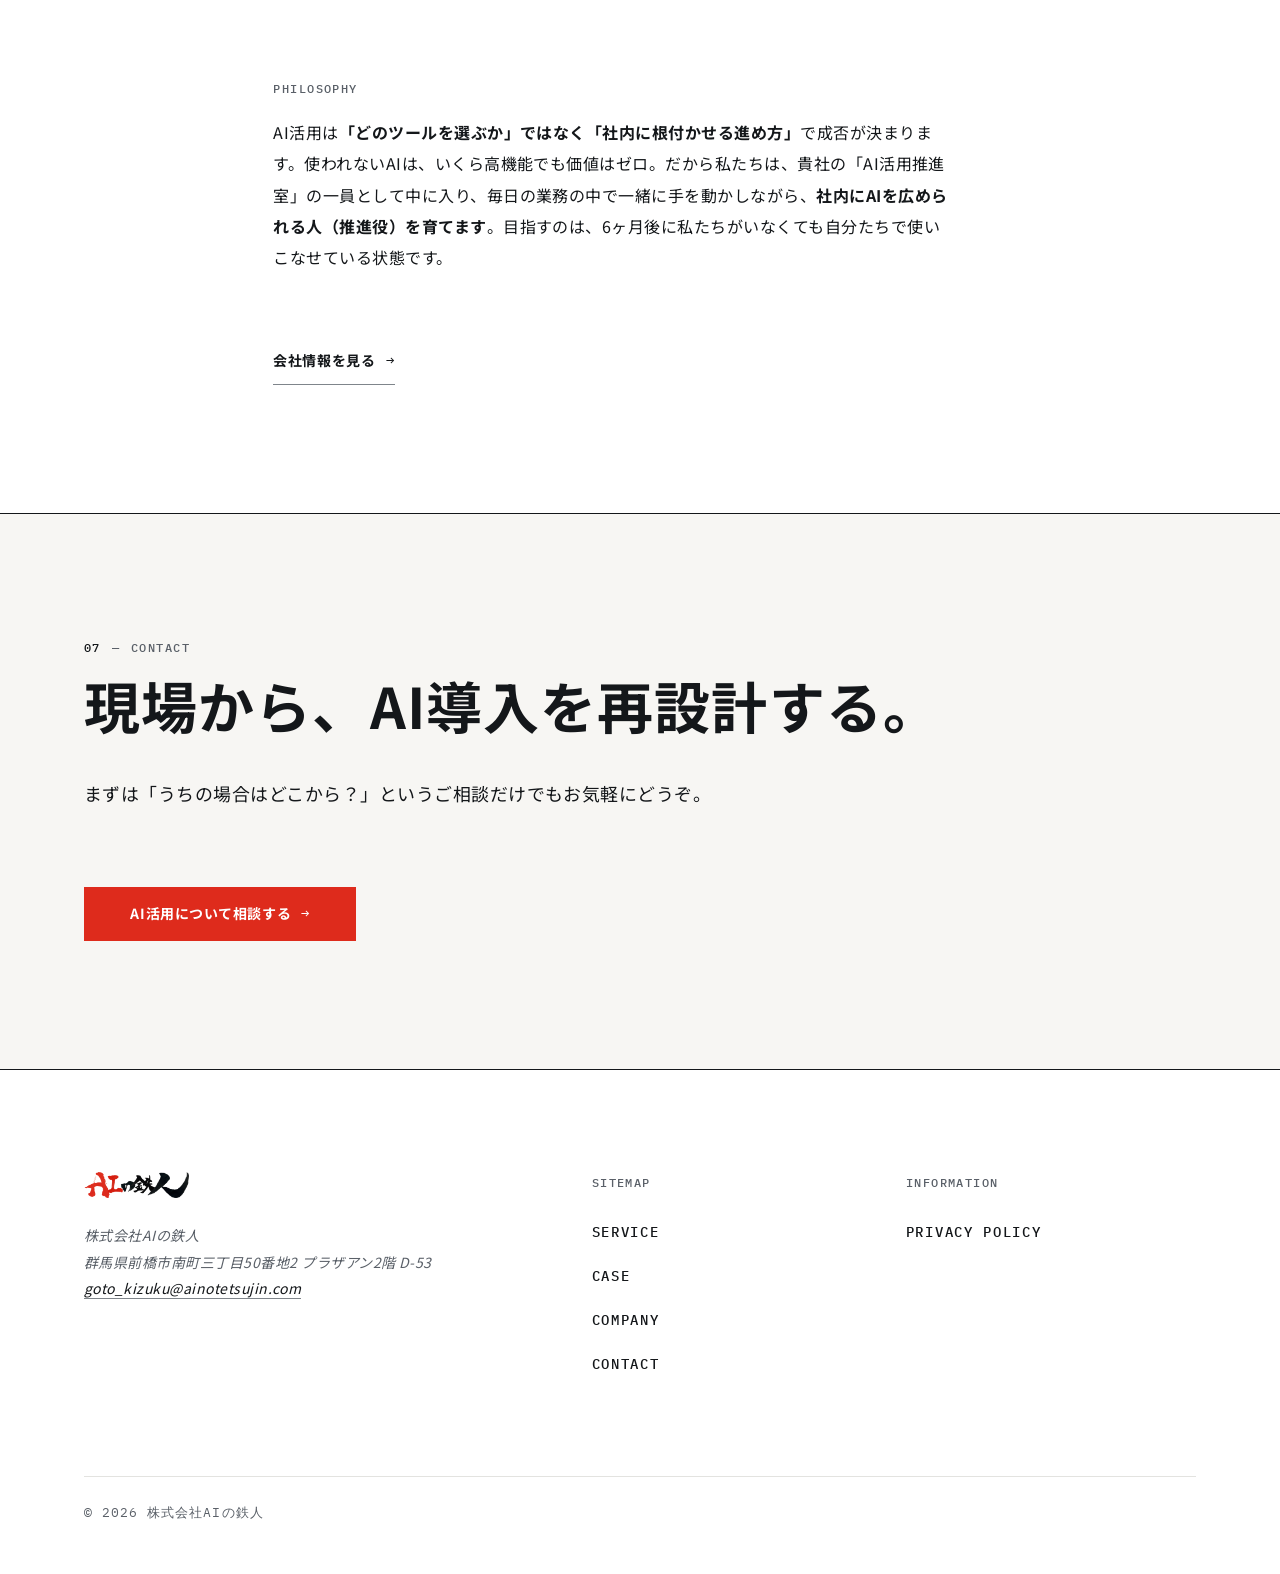
==== commit 9f53f886: "design(A): トップページをEditorial方向で全面実装 Phase 3 デザイン探索 Direction A（Editorial / Takram寄り）のトップページを index.ht" ====
--- a/index.html
+++ b/index.html
@@ -3,332 +3,435 @@
   <head>
     <meta charset="utf-8">
     <meta name="viewport" content="width=device-width, initial-scale=1">
-    <title>株式会社AIの鉄人｜中小・中堅企業のAI活用 定着・伴走支援</title>
-    <meta name="description" content="AI、「導入して終わり」になっていませんか？私たちは貴社の「AI活用推進室」として中に入り、6ヶ月で自分たちでAIを使いこなせる会社へ。群馬県前橋市のAI導入伴走支援・AI研修・業務自動化支援の専門会社です。">
-    <meta property="og:title" content="株式会社AIの鉄人｜中小・中堅企業のAI活用 定着・伴走支援">
-    <meta property="og:description" content="AI、「導入して終わり」になっていませんか？私たちは貴社の「AI活用推進室」として中に入り、6ヶ月で自分たちでAIを使いこなせる会社へ。群馬県前橋市のAI導入伴走支援・AI研修・業務自動化支援の専門会社です。">
+    <title>株式会社AIの鉄人｜地方企業のAI活用を、定着まで実装する</title>
+    <meta name="description" content="株式会社AIの鉄人は、地方企業の現場に入り込み、AI活用を「定着」まで実装する会社です。貴社の「AI活用推進室」として中に入り、毎日の業務の中で一緒に手を動かします。国内SUBARU販売会社のなかで商談支援AIツールの活用定着率1位の伴走実績。群馬県前橋市。">
+    <meta property="og:title" content="株式会社AIの鉄人｜地方企業のAI活用を、定着まで実装する">
+    <meta property="og:description" content="株式会社AIの鉄人は、地方企業の現場に入り込み、AI活用を「定着」まで実装する会社です。貴社の「AI活用推進室」として中に入り、毎日の業務の中で一緒に手を動かします。国内SUBARU販売会社のなかで商談支援AIツールの活用定着率1位の伴走実績。群馬県前橋市。">
     <meta property="og:type" content="website">
     <meta property="og:url" content="https://www.ainotetsujin.com/">
+    <!-- TODO(CONTENT T-04): 専用OG画像（1200×630）が未作成のため、暫定でロゴを使用 -->
     <meta property="og:image" content="https://www.ainotetsujin.com/assets/img/logo-circle.png">
+    <meta property="og:site_name" content="株式会社AIの鉄人">
+    <meta property="og:locale" content="ja_JP">
     <meta name="twitter:card" content="summary_large_image">
     <meta name="theme-color" content="#FFFFFF">
     <link rel="canonical" href="https://www.ainotetsujin.com/">
     <link rel="icon" href="assets/img/logo-circle.png" type="image/png">
     <link rel="preconnect" href="https://fonts.googleapis.com">
     <link rel="preconnect" href="https://fonts.gstatic.com" crossorigin>
-    <link href="https://fonts.googleapis.com/css2?family=IBM+Plex+Mono:wght@400;500&family=Noto+Sans+JP:wght@400;500;700;900&display=swap" rel="stylesheet">
+    <link href="https://fonts.googleapis.com/css2?family=IBM+Plex+Mono:wght@400;500&family=Noto+Sans+JP:wght@400;500;700&display=swap" rel="stylesheet">
     <link rel="stylesheet" href="assets/css/style.css">
+    <script>document.documentElement.classList.add("js");</script>
     <script src="assets/js/main.js" defer></script>
     <script type="application/ld+json">
       {
         "@context": "https://schema.org",
-        "@type": "Organization",
-        "name": "株式会社AIの鉄人",
-        "url": "https://www.ainotetsujin.com/",
-        "logo": "https://www.ainotetsujin.com/assets/img/logo-circle.png",
-        "address": "群馬県前橋市南町三丁目50番地2 プラザアン2階 D-53",
-        "email": "goto_kizuku@ainotetsujin.com"
-      }
-    </script>
-    <script type="application/ld+json">
-      {
-        "@context": "https://schema.org",
-        "@type": "WebSite",
-        "name": "株式会社AIの鉄人",
-        "url": "https://www.ainotetsujin.com/",
-        "inLanguage": "ja"
+        "@graph": [
+          {
+            "@type": "Organization",
+            "@id": "https://www.ainotetsujin.com/#organization",
+            "name": "株式会社AIの鉄人",
+            "url": "https://www.ainotetsujin.com/",
+            "logo": "https://www.ainotetsujin.com/assets/img/logo-circle.png",
+            "address": "群馬県前橋市南町三丁目50番地2 プラザアン2階 D-53",
+            "email": "goto_kizuku@ainotetsujin.com"
+          },
+          {
+            "@type": "WebSite",
+            "@id": "https://www.ainotetsujin.com/#website",
+            "url": "https://www.ainotetsujin.com/",
+            "name": "株式会社AIの鉄人",
+            "inLanguage": "ja",
+            "publisher": { "@id": "https://www.ainotetsujin.com/#organization" }
+          }
+        ]
       }
     </script>
   </head>
   <body id="top">
-    <!--
-      Direction B — Technology / LayerX寄り（Phase 3 デザイン探索）
-      セクション番号の対応（docs/SITE.md §4.1 → 画面上の表示番号）
-        SITE 01 Hero        → 表示番号なし（ヒーロー）
-        SITE 02 Proof       → 01 — PROOF
-        SITE 03 Case Study  → 02 — CASE STUDY
-        SITE 04 What We Do  → 03 — WHAT WE DO
-        SITE 05 Services    → 04 — SERVICE
-        SITE 06 Method      → 未実装（docs/CONTENT.md T-23：概念の中身が未定義のため名前だけを掲載しない）
-        SITE 07 Company     → 05 — PHILOSOPHY
-        SITE 08 People      → 06 — PEOPLE（代表のみ。T-24 未確定）
-        SITE 09 CTA         → 07 — CONTACT
-      表示番号は欠番を作らないため連番に振り直している。
-    -->
     <a class="skip-link" href="#main">本文へスキップ</a>
 
-    <header class="site-header" id="site-header">
-      <div class="header-inner">
-        <a class="logo-link" href="/" aria-label="株式会社AIの鉄人 トップページ">
-          <img class="site-logo" src="assets/img/logo-horizontal.png" alt="株式会社AIの鉄人" width="720" height="179">
+    <!-- =====================================================================
+         Header（SITE.md §3.1）
+         ナビの遷移先は SITE.md の計画パス。下層ページは Phase 5-6 で実装するため
+         現時点では 404 になる。NEWS は【要確認 T-28】のため項目を出さない。
+         ===================================================================== -->
+    <header class="site-header">
+      <div class="container site-header__inner">
+        <a class="site-header__logo" href="/" aria-label="株式会社AIの鉄人 トップページ">
+          <img src="assets/img/logo-horizontal.png" alt="株式会社AIの鉄人" width="720" height="179" decoding="async">
         </a>
-        <button class="menu-toggle" type="button" aria-controls="primary-nav" aria-expanded="false">
-          <span class="menu-toggle-bars" aria-hidden="true">
-            <span class="menu-toggle-line"></span>
-            <span class="menu-toggle-line"></span>
-          </span>
-          <span class="menu-toggle-text">MENU</span>
+        <button class="menu-toggle" type="button" aria-label="メニューを開く" aria-controls="primary-nav" aria-expanded="false">
+          <span class="menu-toggle__line" aria-hidden="true"></span>
+          <span class="menu-toggle__line" aria-hidden="true"></span>
+          <span class="menu-toggle__line" aria-hidden="true"></span>
         </button>
         <nav class="site-nav" id="primary-nav" aria-label="グローバルナビゲーション">
-          <ul class="nav-list">
-            <li><a href="/service/">SERVICE<span class="nav-ja">サービス</span></a></li>
-            <li><a href="/case/">CASE<span class="nav-ja">導入事例</span></a></li>
-            <li><a href="/company/">COMPANY<span class="nav-ja">会社情報</span></a></li>
-            <li><a href="/contact/">CONTACT<span class="nav-ja">お問い合わせ</span></a></li>
+          <ul class="site-nav__list">
+            <li><a href="/service/">SERVICE</a></li>
+            <li><a href="/case/">CASE</a></li>
+            <li><a href="/company/">COMPANY</a></li>
+            <li><a href="/contact/">CONTACT</a></li>
           </ul>
-          <a class="btn btn-primary header-cta" href="/contact/">AI活用について相談する</a>
+          <div class="site-nav__cta">
+            <a class="btn btn--secondary" href="/contact/">AI活用について相談する</a>
+          </div>
         </nav>
       </div>
     </header>
 
-    <main id="main" tabindex="-1">
-
-      <!-- ============ 01 Hero（SITE.md §4.1-01） ============ -->
-      <!-- PHOTO: 現場訪問（ヒーロー横位置 16:9）。素材が揃うまで空枠を置かず、タイポグラフィと余白で構成する -->
-      <section class="section section-hero" aria-labelledby="hero-title">
-        <div class="container">
-          <div class="hero-body">
-            <h1 class="hero-title" id="hero-title">AIを導入する会社から、<br>AIで仕事を変え続ける会社へ。</h1>
-            <p class="hero-lead">地方企業の現場に入り込み、<br>AI活用を「定着」まで実装する。</p>
-            <div class="hero-actions">
-              <a class="btn btn-primary" href="/contact/">AI活用について相談する</a>
-              <a class="btn btn-secondary" href="/case/">導入事例を見る</a>
-            </div>
-          </div>
-        </div>
-        <div class="container">
-          <dl class="factbar reveal">
-            <div class="factbar-item">
-              <dt class="mono-label">BASE</dt>
+    <main id="main">
+
+      <!-- ===================================================================
+           SITE.md §4.1 No.01 — Hero
+           Main / Sub は CONTENT.md §2.3 の確定コピー（改行位置を含む）
+           =================================================================== -->
+      <section class="section hero" aria-labelledby="hero-title">
+        <div class="container">
+          <p class="label">
+            <span class="label__num">01</span>
+            <span aria-hidden="true">—</span>
+            <span>MESSAGE</span>
+          </p>
+          <h1 class="hero__title" id="hero-title">
+            <span>AIを導入する会社から、</span>
+            <span>AIで仕事を変え続ける会社へ。</span>
+          </h1>
+          <p class="hero__sub">
+            <span>地方企業の現場に入り込み、</span>
+            <span>AI活用を「定着」まで実装する。</span>
+          </p>
+          <div class="hero__actions">
+            <a class="btn btn--primary" href="/contact/">相談する<span class="btn__arrow" aria-hidden="true">→</span></a>
+            <a class="btn btn--secondary" href="/case/">導入事例を見る<span class="btn__arrow" aria-hidden="true">→</span></a>
+          </div>
+
+          <!-- PHOTO: 店舗訪問／現場ヒアリング（16:9・ヒーロー横位置）。素材が揃うまではタイポグラフィと余白で構成する（DESIGN.md §7.1） -->
+
+          <dl class="hero__meta">
+            <div class="hero__meta-row">
+              <dt>BASE</dt>
               <dd>群馬県前橋市</dd>
             </div>
-            <div class="factbar-item">
-              <dt class="mono-label">FIELD</dt>
-              <dd>AIツール導入・定着・活用の伴走支援／AI研修／業務自動化支援</dd>
-            </div>
-            <div class="factbar-item">
-              <dt class="mono-label">POSITION</dt>
-              <dd>地方企業の現場に入り、AI活用を「定着」まで実装する会社</dd>
+            <div class="hero__meta-row">
+              <dt>SUPPORT</dt>
+              <dd>AIツール導入・定着・活用の伴走支援 ／ AI研修 ／ 業務自動化支援</dd>
             </div>
           </dl>
         </div>
       </section>
 
-      <!-- ============ 02 Proof（SITE.md §4.1-02） ============ -->
-      <section class="section section-subtle section-proof" aria-labelledby="proof-title">
-        <div class="container">
-          <p class="mono-label section-label"><span class="label-num">01</span><span class="label-dash" aria-hidden="true">—</span>PROOF</p>
-          <div class="proof-grid reveal">
-            <div class="proof-figure">
-              <p class="stat-num">No.1</p>
-            </div>
-            <div class="proof-detail">
-              <h2 class="stat-lede" id="proof-title">国内SUBARU販売会社<br>商談支援AIツール 活用定着率</h2>
-              <p class="stat-copy">商談支援AIツールの活用定着率 <strong>国内SUBARU販売会社 1位</strong> を達成（富士スバル様）</p>
-              <p class="stat-note">対象範囲: 国内SUBARU販売会社／商談支援AIツールの活用定着率。伴走支援による成果です。</p>
-              <p class="section-action"><a class="link-arrow" href="/case/">導入事例を見る</a></p>
-            </div>
-          </div>
-        </div>
-      </section>
-
-      <!-- ============ 03 Case Study（SITE.md §4.1-03） ============ -->
-      <!-- PHOTO: 店舗訪問／現場ヒアリング（3:2） -->
-      <section class="section section-case" aria-labelledby="case-title">
-        <div class="container">
-          <p class="mono-label section-label"><span class="label-num">02</span><span class="label-dash" aria-hidden="true">—</span>CASE STUDY</p>
-          <h2 class="section-title" id="case-title">自動車販売業 SUBARU正規特約店<br>（富士スバル様）</h2>
-
-          <div class="case-grid reveal">
-            <div class="case-cell">
-              <p class="mono-label">PROBLEM</p>
-              <p class="case-text">AIツールを導入したが、現場で十分に使われない。</p>
-            </div>
-            <div class="case-cell">
-              <p class="mono-label">APPROACH</p>
-              <ul class="case-steps">
-                <li>店舗訪問</li>
-                <li>現場ヒアリング</li>
-                <li>研修</li>
-                <li>管理職レビュー</li>
-                <li>利用データ分析</li>
-                <li>改善</li>
-              </ul>
-            </div>
-          </div>
-
-          <div class="case-result reveal">
-            <p class="mono-label">RESULT</p>
-            <p class="case-result-text">伴走支援により、国内SUBARU販売会社のなかで商談支援AIツールの活用定着率1位を達成。ご担当者はメール・書類作成など一部業務の時間を大幅に削減し、自動化も実現。全店舗でキックオフイベントを開催し、高い満足度を獲得しています。</p>
-          </div>
-
-          <!-- docs/SITE.md §4.3 の決定に従い、/case/fuji-subaru/ の詳細ページは作らない。リンクにしない -->
-          <p class="case-soon"><span class="mono-label">CASE DETAIL</span><span class="case-soon-state">COMING SOON</span><span class="case-soon-text">詳細ページは準備中です。</span></p>
-          <p class="section-action"><a class="link-arrow" href="/case/">導入事例を見る</a></p>
-        </div>
-      </section>
-
-      <!-- ============ 04 What We Do（SITE.md §4.1-04） ============ -->
-      <section class="section section-subtle" aria-labelledby="whatwedo-title">
-        <div class="container">
-          <p class="mono-label section-label"><span class="label-num">03</span><span class="label-dash" aria-hidden="true">—</span>WHAT WE DO</p>
-          <h2 class="section-title" id="whatwedo-title">何をする会社なのか。</h2>
-          <ol class="ruled-list reveal">
-            <li class="ruled-row">
-              <span class="ruled-num" aria-hidden="true">01</span>
-              <h3 class="ruled-title">現場を知る</h3>
-              <p class="ruled-text">貴社の業務を棚卸しし、効果（時間削減）の大きい業務を洗い出します。</p>
-            </li>
-            <li class="ruled-row">
-              <span class="ruled-num" aria-hidden="true">02</span>
-              <h3 class="ruled-title">一緒につくる</h3>
-              <p class="ruled-text">実際の業務の中で自動化の仕組みをつくり、現場で運用を開始します。</p>
-            </li>
-            <li class="ruled-row">
-              <span class="ruled-num" aria-hidden="true">03</span>
-              <h3 class="ruled-title">使われるまでやる</h3>
-              <p class="ruled-text">部署・店舗ごとにキックオフ（導入説明会）を開催し、一人ひとりが使える状態まで伴走します。</p>
-            </li>
-            <li class="ruled-row">
-              <span class="ruled-num" aria-hidden="true">04</span>
-              <h3 class="ruled-title">社内に残す</h3>
-              <p class="ruled-text">社内にAIを広められる推進役を育て、私たちがいなくても回る体制を整えます。</p>
+      <!-- ===================================================================
+           SITE.md §4.1 No.02 — Proof
+           数値は CONTENT.md §4.1〜§4.2 の確定表現のみ。対象範囲の注釈を必ず併記する
+           =================================================================== -->
+      <section class="section section--subtle" id="proof" aria-labelledby="proof-title">
+        <div class="container">
+          <div class="section__head reveal">
+            <p class="label">
+              <span class="label__num">02</span>
+              <span aria-hidden="true">—</span>
+              <span>PROOF</span>
+            </p>
+            <h2 class="section__title" id="proof-title">伴走支援の成果</h2>
+          </div>
+
+          <!--
+            DESIGN.md §6.3 の Stat Block。
+            monoラベル → 巨大数値 → 日本語の説明 → 対象範囲の注釈、の順で組む。
+            掲載できる数値表現は CONTENT.md §4.2 の「国内SUBARU販売会社のなかで
+            商談支援AIツールの活用定着率 1位」のみ。他の数字を足さない。
+          -->
+          <div class="reveal">
+            <p class="proof__stat-label">RESULT</p>
+            <p class="proof__num">1位</p>
+            <p class="proof__desc">
+              <span>国内SUBARU販売会社のなかで</span>
+              <span>商談支援AIツールの活用定着率</span>
+            </p>
+          </div>
+
+          <p class="note proof__note offset-4 reveal">
+            ※対象範囲: 国内SUBARU販売会社／商談支援AIツールの活用定着率。富士スバル様への伴走支援における実績です。
+          </p>
+        </div>
+      </section>
+
+      <!-- ===================================================================
+           SITE.md §4.1 No.03 — Case Study
+           詳細ページ /case/fuji-subaru/ は保留（SITE.md §4.3・§4.4 の決定）。
+           リンクを作らず、導線は /case/ 一覧へ向ける
+           =================================================================== -->
+      <section class="section" id="case" aria-labelledby="case-title">
+        <div class="container">
+          <div class="section__head reveal">
+            <p class="label">
+              <span class="label__num">03</span>
+              <span aria-hidden="true">—</span>
+              <span>CASE STUDY</span>
+            </p>
+            <h2 class="section__title" id="case-title">富士スバル様 — 自動車販売業 SUBARU正規特約店</h2>
+          </div>
+
+          <!-- PHOTO: 店舗でのキックオフ（導入説明会）の様子（3:2） -->
+
+          <div class="case__blocks">
+            <div class="case__block reveal">
+              <h3 class="case__block-label">
+                <span class="case__block-label-en" aria-hidden="true">ISSUE</span>
+                <span class="case__block-label-ja">課題</span>
+              </h3>
+              <div class="case__block-inner">
+                <p class="case__block-title">AIツールを導入したが、現場で十分に使われない。</p>
+                <p class="case__block-body">※課題の記述は、私たちが向き合っている一般的なものです。個社固有の課題については記載していません。</p>
+              </div>
+            </div>
+
+            <div class="case__block reveal">
+              <h3 class="case__block-label">
+                <span class="case__block-label-en" aria-hidden="true">APPROACH</span>
+                <span class="case__block-label-ja">取り組み</span>
+              </h3>
+              <div class="case__block-inner">
+                <p class="case__block-title">外から教えるのではなく、社内に入り込んで一緒に手を動かす。</p>
+                <ul class="case__tags">
+                  <li>店舗訪問</li>
+                  <li>現場ヒアリング</li>
+                  <li>研修</li>
+                  <li>管理職レビュー</li>
+                  <li>利用データ分析</li>
+                  <li>改善</li>
+                </ul>
+              </div>
+            </div>
+
+            <div class="case__block reveal">
+              <h3 class="case__block-label">
+                <span class="case__block-label-en" aria-hidden="true">RESULT</span>
+                <span class="case__block-label-ja">成果</span>
+              </h3>
+              <div class="case__block-inner">
+                <p class="case__block-result">伴走支援により、国内SUBARU販売会社のなかで商談支援AIツールの活用定着率1位を達成。ご担当者はメール・書類作成など一部業務の時間を大幅に削減し、自動化も実現。全店舗でキックオフイベントを開催し、高い満足度を獲得しています。</p>
+                <ul class="case__facts">
+                  <li>メール・書類作成など一部業務の時間を大幅削減、自動化も実現</li>
+                  <li>全店舗でキックオフ（導入説明会）を開催、高い満足度を獲得</li>
+                </ul>
+              </div>
+            </div>
+          </div>
+
+          <div class="case__foot reveal">
+            <p class="note case__status">※この事例の詳細ページは準備中です（Coming Soon）。</p>
+            <a class="tlink" href="/case/">導入事例を見る<span class="tlink__arrow" aria-hidden="true">→</span></a>
+          </div>
+        </div>
+      </section>
+
+      <!-- ===================================================================
+           SITE.md §4.1 No.04 — What We Do
+           カードにせず連番付きリストで組む（DESIGN.md §6.4）
+           =================================================================== -->
+      <section class="section" id="what-we-do" aria-labelledby="wwd-title">
+        <div class="container">
+          <div class="section__head reveal">
+            <p class="label">
+              <span class="label__num">04</span>
+              <span aria-hidden="true">—</span>
+              <span>WHAT WE DO</span>
+            </p>
+            <h2 class="section__title" id="wwd-title">私たちが、現場でやっていること。</h2>
+          </div>
+
+          <!-- PHOTO: 業務棚卸しのミーティング（3:2） -->
+
+          <ol class="idx reveal">
+            <li class="idx__item">
+              <span class="idx__num" aria-hidden="true">01</span>
+              <h3 class="idx__title">現場を知る</h3>
+              <p class="idx__desc">週次で訪問・オンラインを併用しながら、貴社の業務を棚卸しし、効果（時間削減）の大きい業務を洗い出します。</p>
+            </li>
+            <li class="idx__item">
+              <span class="idx__num" aria-hidden="true">02</span>
+              <h3 class="idx__title">一緒につくる</h3>
+              <p class="idx__desc">外から教えるだけの研修ではなく、毎日の業務の中で一緒に手を動かし、自動化の仕組みを実際の業務の中でつくります。</p>
+            </li>
+            <li class="idx__item">
+              <span class="idx__num" aria-hidden="true">03</span>
+              <h3 class="idx__title">使われるまでやる</h3>
+              <p class="idx__desc">部署・店舗ごとにキックオフ（導入説明会）を開催し、現場からの質問にその場で対応して「使える人」を一人ずつ増やします。</p>
+            </li>
+            <li class="idx__item">
+              <span class="idx__num" aria-hidden="true">04</span>
+              <h3 class="idx__title">社内に残す</h3>
+              <p class="idx__desc">社内にAIを広められる「推進役」を育て、私たちがいなくても回る体制を整えます。</p>
             </li>
           </ol>
         </div>
       </section>
 
-      <!-- ============ 05 Services（SITE.md §4.1-05） ============ -->
-      <section class="section" aria-labelledby="service-title">
-        <div class="container">
-          <p class="mono-label section-label"><span class="label-num">04</span><span class="label-dash" aria-hidden="true">—</span>SERVICE</p>
-          <h2 class="section-title" id="service-title">提供している支援</h2>
-          <div class="grid-rule grid-rule-3 reveal">
-            <div class="grid-rule-cell">
-              <span class="cell-num mono-label" aria-hidden="true">01</span>
-              <h3 class="cell-title">AI導入・活用支援</h3>
-              <p class="cell-text">貴社の「AI活用推進室」として中に入り、定着までを支援します。</p>
-            </div>
-            <div class="grid-rule-cell">
-              <span class="cell-num mono-label" aria-hidden="true">02</span>
-              <h3 class="cell-title">業務再設計</h3>
-              <p class="cell-text">業務を棚卸しし、時間削減の効果が大きい仕事から進め方を見直します。</p>
-            </div>
-            <div class="grid-rule-cell">
-              <span class="cell-num mono-label" aria-hidden="true">03</span>
-              <h3 class="cell-title">AI研修</h3>
-              <p class="cell-text">現場の言葉で、パソコンが苦手な方にも分かる形でお伝えする実務直結の研修です。</p>
-            </div>
-            <div class="grid-rule-cell">
-              <span class="cell-num mono-label" aria-hidden="true">04</span>
-              <h3 class="cell-title">AIツール開発</h3>
-              <p class="cell-text">プログラミング不要、AIに指示するだけの「業務アプリづくり」。実際の業務の中で自動化の仕組みをつくります。</p>
-            </div>
-            <div class="grid-rule-cell">
-              <span class="cell-num mono-label" aria-hidden="true">05</span>
-              <h3 class="cell-title">定着支援</h3>
-              <p class="cell-text">メール・書類作成などの身近な業務から、日常でAIを使うのが当たり前の状態をつくります。</p>
-            </div>
-            <div class="grid-rule-cell">
-              <span class="cell-num mono-label" aria-hidden="true">06</span>
-              <h3 class="cell-title">内製化支援</h3>
-              <p class="cell-text">社内の推進役に進め方をすべて引き継ぎ、自分たちで判断・実行できる状態まで持っていきます。</p>
-            </div>
-          </div>
-          <p class="section-action"><a class="link-arrow" href="/service/">サービスを見る</a></p>
-        </div>
-      </section>
-
-      <!-- ============ 07 Company / Philosophy（SITE.md §4.1-07） ============ -->
-      <section class="section section-invert" aria-labelledby="mission-title">
-        <div class="container">
-          <p class="mono-label section-label"><span class="label-num">05</span><span class="label-dash" aria-hidden="true">—</span>PHILOSOPHY</p>
-
-          <div class="statement reveal">
-            <p class="mono-label statement-label">MISSION</p>
-            <h2 class="statement-mission" id="mission-title">地方企業における<br>AI活用のスタンダードをつくる。</h2>
-          </div>
-
-          <div class="statement reveal">
-            <p class="mono-label statement-label">VISION</p>
-            <h3 class="statement-vision">AIを、群馬の“当たり前”に。</h3>
-          </div>
-
-          <!-- docs/CONTENT.md §2.5: 思想的コピーとしてのみ使用する。Mission / Vision と並ぶ見出しレベルで掲出しない -->
-          <div class="statement statement-belief reveal">
-            <p class="belief-text">「AIを、一部の詳しい人のものではなく、全員の道具に。」</p>
-          </div>
-
-          <p class="section-action"><a class="link-arrow" href="/company/">会社情報を見る</a></p>
-        </div>
-      </section>
-
-      <!-- ============ 08 People（SITE.md §4.1-08） ============ -->
-      <!-- TODO(CONTENT): T-24 代表以外のメンバーの氏名・役割・写真・掲載可否が未確定のため、代表のみで構成する -->
-      <!-- TODO(CONTENT): T-01 代表メッセージの正式文面は代表確認待ち（現時点は docs/CONTENT.md §5.2 の正の文面を掲載） -->
-      <section class="section section-subtle" aria-labelledby="people-title">
-        <div class="container">
-          <p class="mono-label section-label"><span class="label-num">06</span><span class="label-dash" aria-hidden="true">—</span>PEOPLE</p>
-          <h2 class="section-title" id="people-title">誰が現場に入るのか</h2>
-          <div class="people reveal">
-            <figure class="people-figure">
-              <img src="assets/img/ceo-photo.jpg" alt="株式会社AIの鉄人 代表取締役 後藤 築" width="1600" height="981" loading="lazy" decoding="async">
-            </figure>
-            <div class="people-body">
-              <dl class="people-meta">
-                <dt class="mono-label">NAME</dt>
-                <dd class="people-name">後藤 築</dd>
-                <dt class="mono-label">ROLE</dt>
-                <dd class="people-role">代表取締役</dd>
-              </dl>
-              <p class="people-message">AI活用は「どのツールを選ぶか」ではなく「社内に根付かせる進め方」で成否が決まります。使われないAIは、いくら高機能でも価値はゼロ。だから私たちは、貴社のAI活用推進室の一員として中に入り、毎日の業務の中で一緒に手を動かします。まずは「うちの場合はどこから？」というご相談だけでもお気軽にどうぞ。</p>
-              <p class="people-sign">株式会社AIの鉄人 代表取締役 後藤 築</p>
-            </div>
-          </div>
-        </div>
-      </section>
-
-      <!-- ============ 09 CTA（SITE.md §4.1-09） ============ -->
-      <section class="section section-cta" aria-labelledby="cta-title">
-        <div class="container">
-          <p class="mono-label section-label"><span class="label-num">07</span><span class="label-dash" aria-hidden="true">—</span>CONTACT</p>
-          <h2 class="cta-title reveal" id="cta-title">まずは「うちの場合はどこから？」というご相談だけでもお気軽にどうぞ。</h2>
-          <p class="cta-actions"><a class="btn btn-primary btn-lg" href="/contact/">AI活用について相談する</a></p>
+      <!-- ===================================================================
+           SITE.md §4.1 No.05 — Services
+           6区分は CONTENT.md §3.2（T-20 承認済み）。説明は §3.1・§7.4 の範囲を超えない
+           =================================================================== -->
+      <section class="section section--subtle" id="service" aria-labelledby="service-title">
+        <div class="container">
+          <div class="section__head reveal">
+            <p class="label">
+              <span class="label__num">05</span>
+              <span aria-hidden="true">—</span>
+              <span>SERVICES</span>
+            </p>
+            <h2 class="section__title" id="service-title">提供している支援</h2>
+          </div>
+
+          <ol class="idx reveal">
+            <li class="idx__item">
+              <span class="idx__num" aria-hidden="true">01</span>
+              <h3 class="idx__title">AI導入・活用支援</h3>
+              <p class="idx__desc">貴社の「AI活用推進室」として中に入り、定着までを支援します。</p>
+            </li>
+            <li class="idx__item">
+              <span class="idx__num" aria-hidden="true">02</span>
+              <h3 class="idx__title">業務再設計</h3>
+              <p class="idx__desc">貴社の業務を棚卸しし、効果（時間削減）の大きい業務から仕事の進め方を見直します。</p>
+            </li>
+            <li class="idx__item">
+              <span class="idx__num" aria-hidden="true">03</span>
+              <h3 class="idx__title">AI研修</h3>
+              <p class="idx__desc">現場の言葉で、パソコンが苦手な方にも分かる形でお伝えする実務直結の研修です。</p>
+            </li>
+            <li class="idx__item">
+              <span class="idx__num" aria-hidden="true">04</span>
+              <h3 class="idx__title">AIツール開発</h3>
+              <p class="idx__desc">プログラミング不要、AIに指示するだけの「業務アプリづくり」。実際の業務の中で自動化の仕組みをつくり、現場で運用を始めます。</p>
+            </li>
+            <li class="idx__item">
+              <span class="idx__num" aria-hidden="true">05</span>
+              <h3 class="idx__title">定着支援</h3>
+              <p class="idx__desc">部署・店舗ごとにキックオフ（導入説明会）を開催し、一人ひとりが使える状態まで伴走します。</p>
+            </li>
+            <li class="idx__item">
+              <span class="idx__num" aria-hidden="true">06</span>
+              <h3 class="idx__title">内製化支援</h3>
+              <p class="idx__desc">社内の「推進役」を育て、私たちがいなくても回る体制を整えて卒業します。</p>
+            </li>
+          </ol>
+
+          <div class="list-section__foot reveal">
+            <a class="tlink" href="/service/">サービスを見る<span class="tlink__arrow" aria-hidden="true">→</span></a>
+          </div>
+        </div>
+      </section>
+
+      <!--
+        SITE.md §4.1 No.06 — Method は【要確認 T-23】のため実装しない。
+        Field-Native Builder / Adaptive Flow Governance は概念名のみで中身が未定義であり、
+        「名前だけを掲載しない」という決定に従う（SITE.md §4.1-06）。
+      -->
+
+      <!-- ===================================================================
+           SITE.md §4.1 No.07 — Company / Philosophy
+           Mission / Vision は CONTENT.md §2.1 / §2.2 の確定コピー（改行・引用符を含む）
+           =================================================================== -->
+      <section class="section" id="company" aria-labelledby="mission-title">
+        <div class="container">
+          <div class="section__head reveal">
+            <p class="label">
+              <span class="label__num">06</span>
+              <span aria-hidden="true">—</span>
+              <span>COMPANY</span>
+            </p>
+            <h2 class="mission__title" id="mission-title">
+              <span>地方企業における</span>
+              <span>AI活用のスタンダードをつくる。</span>
+            </h2>
+            <p class="mono mission__caption">MISSION</p>
+          </div>
+
+          <!-- PHOTO: 地方企業の現場・群馬（3:2） -->
+
+          <div class="vision offset-2 reveal">
+            <p class="mono">VISION</p>
+            <h3 class="vision__title">AIを、群馬の“当たり前”に。</h3>
+          </div>
+
+          <div class="philosophy offset-2 reveal">
+            <p class="mono">PHILOSOPHY</p>
+            <p class="philosophy__body">AI活用は<strong>「どのツールを選ぶか」ではなく「社内に根付かせる進め方」</strong>で成否が決まります。使われないAIは、いくら高機能でも価値はゼロ。だから私たちは、貴社の「AI活用推進室」の一員として中に入り、毎日の業務の中で一緒に手を動かしながら、<strong>社内にAIを広められる人（推進役）を育てます</strong>。目指すのは、6ヶ月後に私たちがいなくても自分たちで使いこなせている状態です。</p>
+            <div class="list-section__foot">
+              <a class="tlink" href="/company/">会社情報を見る<span class="tlink__arrow" aria-hidden="true">→</span></a>
+            </div>
+          </div>
+        </div>
+      </section>
+
+      <!--
+        SITE.md §4.1 No.08 — People は【要確認 T-24】のため実装しない。
+        代表以外のメンバーの氏名・役割・写真・掲載可否・人数がすべて未確定であり、
+        「確定するまで People セクションは実装しない、または代表のみで構成する」
+        （CONTENT.md §5.3）のうち前者を選択した。代表メッセージは SITE.md §4.5-03 で
+        /company/ の管轄と定義されている。
+      -->
+
+      <!-- ===================================================================
+           SITE.md §4.1 No.09 — CTA
+           見出しは CONTENT.md §2.3 の別案（ブランドコピー）、リードは §6.2 の確定コピー
+           =================================================================== -->
+      <section class="section section--subtle" id="contact" aria-labelledby="cta-title">
+        <div class="container">
+          <div class="section__head reveal">
+            <p class="label">
+              <span class="label__num">07</span>
+              <span aria-hidden="true">—</span>
+              <span>CONTACT</span>
+            </p>
+            <h2 class="cta__title" id="cta-title">現場から、AI導入を再設計する。</h2>
+            <p class="cta__lead">まずは「うちの場合はどこから？」というご相談だけでもお気軽にどうぞ。</p>
+          </div>
+          <div class="cta__actions reveal">
+            <a class="btn btn--primary" href="/contact/">AI活用について相談する<span class="btn__arrow" aria-hidden="true">→</span></a>
+          </div>
         </div>
       </section>
 
     </main>
 
+    <!-- =====================================================================
+         Footer（SITE.md §3.2）— 会社情報 / ナビゲーション / ユーティリティ
+         SNSアカウントは確認できていないため置かない
+         ===================================================================== -->
     <footer class="site-footer">
       <div class="container">
-        <div class="footer-grid">
-          <div class="footer-block footer-company">
-            <img class="footer-logo" src="assets/img/logo-horizontal.png" alt="株式会社AIの鉄人" width="720" height="179" loading="lazy" decoding="async">
-            <address class="footer-address">
-              群馬県前橋市南町三丁目50番地2<br>プラザアン2階 D-53
+        <div class="site-footer__grid">
+          <div>
+            <a class="site-footer__logo" href="/" aria-label="株式会社AIの鉄人 トップページ">
+              <img src="assets/img/logo-horizontal.png" alt="株式会社AIの鉄人" width="720" height="179" loading="lazy" decoding="async">
+            </a>
+            <address class="site-footer__company">
+              株式会社AIの鉄人<br>
+              群馬県前橋市南町三丁目50番地2 プラザアン2階 D-53<br>
+              <a href="mailto:goto_kizuku@ainotetsujin.com">goto_kizuku@ainotetsujin.com</a>
             </address>
-            <p class="footer-mail"><span class="mono-label">MAIL</span><a href="mailto:goto_kizuku@ainotetsujin.com">goto_kizuku@ainotetsujin.com</a></p>
-            <p class="footer-contact-link"><a class="link-arrow" href="/contact/">AI活用について相談する</a></p>
-          </div>
-
-          <nav class="footer-block footer-nav" aria-label="フッターナビゲーション">
-            <p class="mono-label footer-block-label">SITEMAP</p>
+          </div>
+          <nav class="site-footer__nav" aria-label="フッターナビゲーション">
+            <p class="site-footer__heading">SITEMAP</p>
             <ul>
-              <li><a href="/service/">SERVICE<span class="footer-ja">サービス</span></a></li>
-              <li><a href="/case/">CASE<span class="footer-ja">導入事例</span></a></li>
-              <li><a href="/company/">COMPANY<span class="footer-ja">会社情報</span></a></li>
-              <li><a href="/contact/">CONTACT<span class="footer-ja">お問い合わせ</span></a></li>
+              <li><a href="/service/">SERVICE</a></li>
+              <li><a href="/case/">CASE</a></li>
+              <li><a href="/company/">COMPANY</a></li>
+              <li><a href="/contact/">CONTACT</a></li>
             </ul>
           </nav>
-
-          <div class="footer-block footer-utility">
-            <p class="mono-label footer-block-label">UTILITY</p>
+          <div class="site-footer__util">
+            <p class="site-footer__heading">INFORMATION</p>
             <ul>
-              <li><a href="/privacy/">プライバシーポリシー</a></li>
+              <li><a href="/privacy/">PRIVACY POLICY</a></li>
             </ul>
           </div>
         </div>
-        <p class="footer-copy"><small>© 2026 株式会社AIの鉄人</small></p>
+        <div class="site-footer__bottom">
+          <p class="site-footer__copyright">© 2026 株式会社AIの鉄人</p>
+        </div>
       </div>
     </footer>
   </body>
--- a/assets/css/style.css
+++ b/assets/css/style.css
@@ -1,54 +1,57 @@
 @charset "UTF-8";
 
 /* ==========================================================================
-   株式会社AIの鉄人 コーポレートサイト
-   Direction B — Technology / LayerX寄り（Phase 3 デザイン探索）
-
-   SoT: DESIGN.md（見た目）/ docs/CONTENT.md（事実）/ docs/SITE.md（情報設計）
-   本ファイルで DESIGN.md の [暫定] から変更した値は、その旨をコメントで明記する。
-   [確定] 事項は変更していない。
+   株式会社AIの鉄人 — コーポレートサイト
+   Direction A : Editorial（Takram寄り）
+   DESIGN.md v1 に準拠。[暫定]値からの変更点は PR / 報告に列挙する。
+   構成:
+     1. Tokens
+     2. Base
+     3. Layout
+     4. Typography primitives
+     5. Components（button / text link / index list）
+     6. Header / Nav
+     7. Sections 01-07
+     8. Footer
+     9. Motion / Reduced motion
    ========================================================================== */
 
-/* --------------------------------------------------------------------------
+/* ==========================================================================
    1. Tokens
-   -------------------------------------------------------------------------- */
+   ========================================================================== */
 
 :root {
   /* --- Base surface --- */
   --bg:            #FFFFFF;
-  --bg-subtle:     #F4F6F8;  /* [暫定変更] #F7F6F3 → ネイビーに合わせた寒色寄りOff White */
-  --bg-invert:     #0E1B2E;  /* [暫定変更] #14171A → ネイビー（DESIGN.md §2.2 方向B候補） */
+  --bg-subtle:     #F7F6F3;
+  --bg-invert:     #14171A;
 
   /* --- Ink --- */
-  --ink:           #0E1B2E;  /* [暫定変更] #14171A → ネイビー */
-  --ink-muted:     #4F5B6B;  /* [暫定変更] #5A6068 → ネイビー寄り。白 6.91:1 / Off White 6.37:1 */
+  --ink:           #14171A;
+  --ink-muted:     #5A6068;
   --ink-invert:    #FFFFFF;
-  --ink-invert-muted: #AEBACB; /* [追加] 反転面の補助テキスト。ネイビー上 8.80:1（DESIGN.md に定義が無いため要人間確認） */
 
   /* --- Line --- */
-  --line:          #D5DCE4;  /* [暫定変更] #E3E3E0 → 寒色寄り。白 1.38:1 / Off White 1.28:1。装飾罫線専用（UI境界に使わない） */
-  --line-ui:       #78838F;  /* [暫定変更] #7F858B → 白 3.86:1 / Off White 3.56:1（3:1以上） */
-  --line-strong:   #0E1B2E;  /* [暫定変更] --ink に追随 */
-
-  /* --- Accent（ロゴ由来の赤。1色のみ・変更なし） --- */
+  --line:          #E3E3E0;
+  --line-ui:       #7F858B;
+  --line-strong:   #14171A;
+
+  /* --- Accent（ロゴ由来の赤。1色のみ） --- */
   --accent:        #DE2B1C;
   --accent-dark:   #B72217;
 
   /* --- Focus --- */
-  --focus:         #0E1B2E;  /* [暫定変更] --ink に追随。反転面では白へ切替（§10.2） */
-
-  /* セクション地色。罫線グリッドのセル背景に使う */
-  --section-bg:    var(--bg);
+  --focus:         #14171A;
 
   /* --- Font --- */
   --font-sans: "Noto Sans JP", system-ui, sans-serif;
   --font-mono: "IBM Plex Mono", ui-monospace, "SF Mono", Menlo, monospace;
 
-  /* --- Type scale（DESIGN.md §3.3 の値をそのまま使用） --- */
-  --fs-display: clamp(2.5rem, 6vw, 5rem);
+  /* --- Type scale（DESIGN.md §3.3。Direction A で display / h2 を調整） --- */
+  --fs-display: clamp(2rem, 5.6vw, 5.5rem);
   --fs-num:     clamp(3.5rem, 9vw, 8rem);
   --fs-h1:      clamp(2rem, 4.4vw, 3.5rem);
-  --fs-h2:      clamp(1.625rem, 3vw, 2.5rem);
+  --fs-h2:      clamp(1.75rem, 3.2vw, 2.75rem);
   --fs-h3:      clamp(1.125rem, 1.6vw, 1.375rem);
   --fs-lead:    clamp(1rem, 1.4vw, 1.125rem);
   --fs-body:    1rem;
@@ -69,27 +72,25 @@
   --space-10: 128px;
   --space-11: 160px;
 
-  /* --- Layout（DESIGN.md §5.2） --- */
+  /* --- Layout --- */
   --container:      1240px;
   --container-text: 680px;
-  --gutter:         20px;   /* SP。以降のBPで上書き */
-  --cell-pad:       0px;    /* 罫線グリッドのセル内左右padding。≥768で付与 */
+  --gutter:         20px;   /* SP。md 以上で上書き */
+  --grid-gap:       24px;
+  --section-pad:    clamp(80px, 10vw, 160px);
   --header-h:       64px;
 
-  /* --- Radius --- */
-  --radius:    0px;  /* [暫定変更] 2px → 0。LayerX観察「角丸をほぼ使わない直線的な構成」 */
-  --radius-lg: 0px;  /* [暫定変更] 4px → 0 */
+  /* --- Shape --- */
+  --radius: 0;
 
   /* --- Motion --- */
-  --ease: cubic-bezier(0.2, 0, 0, 1);
-  --dur:  0.2s;
-  --dur-reveal: 0.4s; /* [暫定変更] 0.5s → 0.4s。精度感のある控えめなモーション */
+  --ease:     cubic-bezier(0.2, 0, 0, 1);
+  --duration: 0.5s;
 }
 
 @media (min-width: 768px) {
   :root {
     --gutter:   40px;
-    --cell-pad: 24px;
     --header-h: 72px;
   }
 }
@@ -100,13 +101,15 @@
   }
 }
 
-/* --------------------------------------------------------------------------
-   2. Reset & base
-   -------------------------------------------------------------------------- */
+/* ==========================================================================
+   2. Base
+   ========================================================================== */
 
 *,
 *::before,
-*::after { box-sizing: border-box; }
+*::after {
+  box-sizing: border-box;
+}
 
 html {
   -webkit-text-size-adjust: 100%;
@@ -122,15 +125,20 @@
   font-weight: 400;
   line-height: 1.9;
   letter-spacing: 0.03em;
+  overflow-x: hidden;
+  text-rendering: optimizeLegibility;
   -webkit-font-smoothing: antialiased;
 }
 
-h1, h2, h3, h4, p, figure, dl, dd, ul, ol {
+h1, h2, h3, h4, p, figure, blockquote, dl, dd {
+  margin: 0;
+}
+
+ul, ol {
   margin: 0;
   padding: 0;
-}
-
-ul, ol { list-style: none; }
+  list-style: none;
+}
 
 img {
   display: block;
@@ -138,169 +146,41 @@
   height: auto;
 }
 
-address { font-style: normal; }
-
 a {
   color: inherit;
-  text-underline-offset: 0.25em;
-}
-
-strong { font-weight: 700; }
-
+  text-decoration: none;
+}
+
+button {
+  font: inherit;
+  color: inherit;
+  background: none;
+  border: 0;
+  padding: 0;
+  cursor: pointer;
+}
+
+strong {
+  font-weight: 700;
+}
+
+/* --- Focus（DESIGN.md §10.2） --- */
 :focus-visible {
   outline: 2px solid var(--focus);
   outline-offset: 2px;
 }
 
-/* --------------------------------------------------------------------------
-   3. Utilities
-   -------------------------------------------------------------------------- */
-
-.container {
-  width: 100%;
-  max-width: calc(var(--container) + var(--gutter) * 2);
-  margin-inline: auto;
-  padding-inline: var(--gutter);
-}
-
-.mono-label {
-  font-family: var(--font-mono);
-  font-size: var(--fs-label);
-  font-weight: 500;
-  line-height: 1;
-  letter-spacing: 0.12em;
-  text-transform: uppercase;
-  color: var(--ink-muted);
-}
-
-.section-label {
-  display: flex;
-  align-items: center;
-  gap: 0.75em;
-  margin-bottom: var(--space-3); /* ラベル→見出しは本文行間より詰める（DESIGN.md §6.1） */
-}
-
-.label-num {
-  color: var(--accent-dark); /* 小サイズのため --accent ではなく --accent-dark（DESIGN.md §2.4） */
-  font-weight: 500;
-}
-
-.label-dash {
-  width: 1.5em;
-  height: 1px;
-  background: currentColor;
-  opacity: 0.4;
-}
-
-.section-title {
-  font-size: var(--fs-h2);
-  font-weight: 700;
-  line-height: 1.3;
-  letter-spacing: 0.02em;
-  margin-bottom: var(--space-7);
-}
-
-
-/* リンク（テキスト誘導） */
-.link-arrow {
-  display: inline-flex;
-  align-items: center;
-  gap: 0.6em;
-  min-height: 44px;
-  font-size: var(--fs-small);
-  font-weight: 700;
-  letter-spacing: 0.04em;
-  text-decoration: underline;
-  text-decoration-thickness: 1px;
-  transition: color var(--dur) var(--ease);
-}
-
-.link-arrow::after {
-  content: "→";
-  font-family: var(--font-mono);
-  transition: none;
-}
-
-.link-arrow:hover { color: var(--accent-dark); }
-
-.section-invert .link-arrow:hover { color: var(--ink-invert-muted); }
-
-.section-action {
-  margin-top: var(--space-7);
-}
-
-/* ボタン */
-.btn {
-  display: inline-flex;
-  align-items: center;
-  justify-content: center;
-  min-height: 48px;
-  padding: var(--space-4) var(--space-6);
-  border: 1px solid transparent;
-  border-radius: var(--radius);
-  font-size: var(--fs-small);
-  font-weight: 700;
-  line-height: 1.5;
-  letter-spacing: 0.04em;
-  text-decoration: none;
-  transition: background-color var(--dur) var(--ease),
-              border-color var(--dur) var(--ease),
-              color var(--dur) var(--ease);
-}
-
-.btn-primary {
-  background: var(--accent);
-  border-color: var(--accent);
-  color: #FFFFFF; /* on --accent = 4.70:1 */
-}
-
-.btn-primary:hover {
-  background: var(--accent-dark);
-  border-color: var(--accent-dark);
-}
-
-.btn-secondary {
-  background: transparent;
-  border-color: var(--line-strong);
-  color: var(--ink);
-}
-
-.btn-secondary:hover {
-  background: var(--ink);
-  color: var(--bg);
-}
-
-.section-invert .btn-secondary {
-  border-color: var(--ink-invert);
-  color: var(--ink-invert);
-}
-
-.section-invert .btn-secondary:hover {
-  background: var(--ink-invert);
-  color: var(--bg-invert);
-}
-
-.btn-lg {
-  min-height: 56px;
-  padding: var(--space-4) var(--space-7);
-  font-size: var(--fs-body);
-}
-
-/* --------------------------------------------------------------------------
-   4. Skip link
-   -------------------------------------------------------------------------- */
-
+/* --- Skip link --- */
 .skip-link {
   position: absolute;
   top: 0;
   left: 0;
   z-index: 100;
-  padding: var(--space-3) var(--space-5);
+  padding: 12px 20px;
   background: var(--ink);
   color: var(--ink-invert);
   font-size: var(--fs-small);
   font-weight: 700;
-  text-decoration: none;
   transform: translateY(-120%);
 }
 
@@ -308,776 +188,827 @@
   transform: translateY(0);
 }
 
-/* --------------------------------------------------------------------------
-   5. Header / Navigation
-   -------------------------------------------------------------------------- */
+/* ==========================================================================
+   3. Layout
+   ========================================================================== */
+
+.container {
+  width: 100%;
+  max-width: var(--container);
+  margin-inline: auto;
+  padding-inline: var(--gutter);
+}
+
+.section {
+  padding-block: var(--section-pad);
+  border-top: 1px solid var(--line-strong); /* 全幅の構造罫線（DESIGN.md §6.1 [暫定] を「引く」で確定） */
+}
+
+.section--subtle {
+  background: var(--bg-subtle);
+}
+
+.section__head {
+  margin-bottom: clamp(48px, 6vw, 88px);
+}
+
+.section__title {
+  max-width: 20em;
+  font-size: var(--fs-h2);
+  font-weight: 700;
+  line-height: 1.45;
+  letter-spacing: 0.02em;
+}
+
+/* Editorial offset: 大きい画面でのみ本文ブロックを右へ寄せる */
+@media (min-width: 1024px) {
+  .offset-2 { margin-left: calc((100% - (11 * var(--grid-gap))) / 12 * 2 + var(--grid-gap) * 2); }
+  .offset-4 { margin-left: calc((100% - (11 * var(--grid-gap))) / 12 * 4 + var(--grid-gap) * 4); }
+}
+
+/* ==========================================================================
+   4. Typography primitives
+   ========================================================================== */
+
+.label {
+  display: flex;
+  align-items: baseline;
+  gap: 0.9em;
+  margin-bottom: var(--space-3); /* 見出しとの距離を本文行間より詰める（DESIGN.md §3.3 [確定]） */
+  font-family: var(--font-mono);
+  font-size: var(--fs-label);
+  font-weight: 500;
+  line-height: 1;
+  letter-spacing: 0.12em;
+  color: var(--ink-muted);
+  text-transform: uppercase;
+}
+
+.label__num {
+  color: var(--ink);
+}
+
+.note {
+  max-width: var(--container-text);
+  font-size: var(--fs-caption);
+  line-height: 1.7;
+  color: var(--ink-muted);
+}
+
+.mono {
+  font-family: var(--font-mono);
+  font-size: var(--fs-label);
+  font-weight: 500;
+  letter-spacing: 0.12em;
+  color: var(--ink-muted);
+  text-transform: uppercase;
+}
+
+/* ==========================================================================
+   5. Components
+   ========================================================================== */
+
+/* --- Button（DESIGN.md §6.2） --- */
+.btn {
+  display: inline-flex;
+  align-items: center;
+  justify-content: center;
+  gap: 0.7em;
+  min-height: 48px;
+  padding: 16px 28px;
+  border: 1px solid transparent;
+  border-radius: var(--radius);
+  font-size: var(--fs-small);
+  font-weight: 700;
+  line-height: 1.4;
+  letter-spacing: 0.04em;
+  text-align: center;
+  transition: background-color 0.2s var(--ease), color 0.2s var(--ease),
+              border-color 0.2s var(--ease);
+}
+
+.btn--primary {
+  background: var(--accent);
+  color: var(--ink-invert);
+}
+
+.btn--primary:hover {
+  background: var(--accent-dark);
+}
+
+.btn--secondary {
+  border-color: var(--line-strong);
+  color: var(--ink);
+}
+
+.btn--secondary:hover {
+  background: var(--ink);
+  color: var(--ink-invert);
+}
+
+.btn__arrow {
+  font-family: var(--font-mono);
+  font-weight: 400;
+}
+
+/* --- Text link（副CTA） --- */
+.tlink {
+  display: inline-flex;
+  align-items: center;
+  gap: 0.8em;
+  min-height: 44px;
+  padding-block: 10px;
+  border-bottom: 1px solid var(--line-ui);
+  font-size: var(--fs-small);
+  font-weight: 700;
+  letter-spacing: 0.04em;
+  transition: border-color 0.2s var(--ease), color 0.2s var(--ease);
+}
+
+.tlink:hover {
+  border-color: var(--ink);
+  color: var(--accent-dark);
+}
+
+.tlink__arrow {
+  font-family: var(--font-mono);
+  font-weight: 400;
+}
+
+/* --- Index list（DESIGN.md §6.4 / カードにしない） --- */
+.idx {
+  border-bottom: 1px solid var(--line);
+}
+
+.idx__item {
+  display: grid;
+  gap: var(--space-2);
+  padding-block: var(--space-6);
+  border-top: 1px solid var(--line);
+}
+
+.idx__num {
+  font-family: var(--font-mono);
+  font-size: var(--fs-label);
+  font-weight: 500;
+  line-height: 1;
+  letter-spacing: 0.12em;
+  color: var(--ink-muted);
+}
+
+.idx__title {
+  font-size: var(--fs-h3);
+  font-weight: 700;
+  line-height: 1.5;
+  letter-spacing: 0.02em;
+}
+
+.idx__desc {
+  max-width: var(--container-text);
+  font-size: var(--fs-body);
+  line-height: 1.9;
+  color: var(--ink-muted);
+}
+
+@media (min-width: 768px) {
+  .idx__item {
+    grid-template-columns: 4.5rem minmax(9rem, 15rem) minmax(0, 1fr);
+    column-gap: var(--space-6);
+    row-gap: var(--space-2);
+    align-items: start;
+    padding-block: var(--space-7);
+  }
+
+  .idx__num {
+    padding-top: 0.55em;
+  }
+
+  .idx__desc {
+    max-width: 34em;
+  }
+}
+
+/* ==========================================================================
+   6. Header / Nav
+   ========================================================================== */
 
 .site-header {
-  position: sticky; /* [暫定確定] 方向Bは sticky。不透明背景・backdrop-filter不使用 */
-  top: 0;
-  z-index: 50;
+  border-bottom: 1px solid var(--line);
   background: var(--bg);
-  border-bottom: 1px solid var(--line);
-}
-
-.header-inner {
+}
+
+.site-header__inner {
   display: flex;
+  flex-wrap: wrap;
   align-items: center;
   justify-content: space-between;
   gap: var(--space-5);
-  width: 100%;
-  max-width: calc(var(--container) + var(--gutter) * 2);
   min-height: var(--header-h);
-  margin-inline: auto;
-  padding-inline: var(--gutter);
-}
-
-.logo-link {
+}
+
+.site-header__logo {
   display: inline-flex;
   align-items: center;
   min-height: 44px;
 }
 
-.site-logo {
+.site-header__logo img {
   width: auto;
-  height: 26px;
+  height: 24px;
 }
 
 .menu-toggle {
   display: inline-flex;
-  align-items: center;
-  gap: var(--space-2);
-  min-width: 44px;
-  min-height: 44px;
-  padding: 0 var(--space-2);
-  background: none;
-  border: 0;
-  border-radius: var(--radius);
-  color: var(--ink);
-  cursor: pointer;
+  flex-direction: column;
+  justify-content: center;
+  gap: 6px;
+  width: 44px;
+  height: 44px;
+  margin-right: -10px;
+  padding-inline: 10px;
+}
+
+.menu-toggle__line {
+  display: block;
+  width: 24px;
+  height: 1px;
+  background: var(--ink);
+  transition: transform 0.2s var(--ease), opacity 0.2s var(--ease);
+}
+
+.site-header.is-open .menu-toggle__line:nth-child(1) {
+  transform: translateY(7px) rotate(45deg);
+}
+
+.site-header.is-open .menu-toggle__line:nth-child(2) {
+  opacity: 0;
+}
+
+.site-header.is-open .menu-toggle__line:nth-child(3) {
+  transform: translateY(-7px) rotate(-45deg);
+}
+
+.site-nav {
+  display: none;
+}
+
+.site-header.is-open .site-nav {
+  display: block;
+  flex: 1 0 100%; /* SPではロゴ行の下に全幅で開く */
+  padding-block: var(--space-5) var(--space-7);
+  border-top: 1px solid var(--line);
+}
+
+.site-nav__list {
+  display: flex;
+  flex-direction: column;
+}
+
+.site-nav__list a {
+  display: block;
+  padding-block: var(--space-4);
+  border-bottom: 1px solid var(--line);
+  font-family: var(--font-mono);
+  font-size: var(--fs-small);
+  font-weight: 500;
+  letter-spacing: 0.12em;
+}
+
+.site-nav__cta {
+  margin-top: var(--space-6);
+}
+
+.site-nav__cta .btn {
+  width: 100%;
+}
+
+@media (min-width: 769px) {
+  .site-header__inner {
+    gap: var(--space-6);
+  }
+
+  .site-header__logo img {
+    height: 28px;
+  }
+
+  .menu-toggle {
+    display: none;
+  }
+
+  .site-nav,
+  .site-header.is-open .site-nav {
+    display: flex;
+    flex: 0 0 auto;
+    align-items: center;
+    gap: var(--space-6);
+    padding: 0;
+    border: 0;
+  }
+
+  .site-nav__list {
+    flex-direction: row;
+    gap: var(--space-5);
+  }
+
+  .site-nav__list a {
+    padding-block: 12px;
+    border-bottom: 1px solid transparent;
+    font-size: var(--fs-label);
+    transition: border-color 0.2s var(--ease);
+  }
+
+  .site-nav__list a:hover {
+    border-bottom-color: var(--ink);
+  }
+
+  .site-nav__cta {
+    margin-top: 0;
+  }
+
+  .site-nav__cta .btn {
+    width: auto;
+    min-height: 44px;
+    padding: 12px 20px;
+    font-size: var(--fs-caption);
+  }
+}
+
+@media (min-width: 1024px) {
+  .site-nav {
+    gap: var(--space-8);
+  }
+
+  .site-nav__list {
+    gap: var(--space-6);
+  }
+
+  .site-nav__cta .btn {
+    padding: 14px 26px;
+    font-size: var(--fs-small);
+  }
+}
+
+/* ==========================================================================
+   7. Sections
+   ========================================================================== */
+
+/* --- 01 Hero ------------------------------------------------------------ */
+
+.hero {
+  padding-block: clamp(72px, 11vw, 168px) clamp(56px, 7vw, 96px);
+  border-top: 0;
+}
+
+.hero__title {
+  margin-top: var(--space-4);
+  font-size: var(--fs-display);
+  font-weight: 700;
+  line-height: 1.28;
+  letter-spacing: 0.01em;
+}
+
+.hero__title span {
+  display: block;
+}
+
+.hero__sub {
+  margin-top: clamp(40px, 6vw, 96px);
+  font-size: var(--fs-h3);
+  font-weight: 400;
+  line-height: 1.9;
+  letter-spacing: 0.04em;
+  color: var(--ink-muted);
+}
+
+.hero__sub span {
+  display: block;
+}
+
+.hero__actions {
+  display: flex;
+  flex-wrap: wrap;
+  gap: var(--space-4);
+  margin-top: clamp(40px, 5vw, 72px);
+}
+
+.hero__actions .btn {
+  flex: 1 1 100%;
+}
+
+.hero__meta {
+  margin-top: clamp(72px, 9vw, 144px);
+  padding-block: var(--space-5) 0;
+  border-top: 1px solid var(--line);
+}
+
+.hero__meta-row {
+  display: grid;
+  gap: var(--space-1);
+  padding-block: var(--space-4);
+}
+
+.hero__meta-row dt {
   font-family: var(--font-mono);
   font-size: var(--fs-label);
   font-weight: 500;
   letter-spacing: 0.12em;
-}
-
-.menu-toggle-bars {
+  color: var(--ink-muted);
+}
+
+.hero__meta-row dd {
+  font-size: var(--fs-small);
+  line-height: 1.8;
+}
+
+@media (min-width: 481px) {
+  .hero__actions .btn {
+    flex: 0 0 auto;
+    min-width: 15rem;
+  }
+}
+
+@media (min-width: 768px) {
+  .hero__meta-row {
+    grid-template-columns: 8rem minmax(0, 1fr);
+    align-items: baseline;
+    column-gap: var(--space-6);
+  }
+}
+
+@media (min-width: 1024px) {
+  .hero__sub {
+    max-width: 30em;
+  }
+}
+
+/* --- 02 Proof ----------------------------------------------------------- */
+
+.proof__stat-label {
   display: flex;
-  flex-direction: column;
-  justify-content: center;
-  gap: 5px;
-  width: 20px;
-}
-
-.menu-toggle-line {
-  display: block;
-  width: 100%;
-  height: 1.5px;
-  background: currentColor;
-  transition: transform var(--dur) var(--ease), opacity var(--dur) var(--ease);
-}
-
-.site-header.is-menu-open .menu-toggle-line:nth-child(1) {
-  transform: translateY(3.25px) rotate(45deg);
-}
-
-.site-header.is-menu-open .menu-toggle-line:nth-child(2) {
-  transform: translateY(-3.25px) rotate(-45deg);
-}
-
-/* SP: パネル型メニュー */
-.site-nav {
-  position: absolute;
-  top: 100%;
-  left: 0;
-  right: 0;
-  display: none;
-  padding: var(--space-5) var(--gutter) var(--space-7);
-  background: var(--bg);
-  border-bottom: 1px solid var(--line-strong);
-}
-
-.site-header.is-menu-open .site-nav { display: block; }
-
-.nav-list {
-  border-top: 1px solid var(--line);
-}
-
-.nav-list li { border-bottom: 1px solid var(--line); }
-
-.nav-list a {
-  display: flex;
-  align-items: baseline;
+  align-items: center;
   gap: var(--space-4);
-  min-height: 56px;
-  padding-block: var(--space-3);
-  font-family: var(--font-mono);
-  font-size: var(--fs-small);
+  font-family: var(--font-mono);
+  font-size: var(--fs-label);
   font-weight: 500;
   letter-spacing: 0.12em;
-  text-decoration: none;
-}
-
-.nav-ja {
-  font-family: var(--font-sans);
-  font-size: var(--fs-caption);
+  color: var(--ink-muted);
+}
+
+/* アクセント赤は極小面積のインジケーターのみ（DESIGN.md §2.4） */
+.proof__stat-label::before {
+  content: "";
+  display: block;
+  flex: none;
+  width: 32px;
+  height: 3px;
+  background: var(--accent);
+}
+
+.proof__num {
+  margin-top: var(--space-4);
+  font-size: var(--fs-num);
+  font-weight: 700;
+  line-height: 1;
+  letter-spacing: 0;
+}
+
+.proof__desc {
+  max-width: 24em;
+  margin-top: var(--space-6);
+  font-size: var(--fs-h3);
+  font-weight: 700;
+  line-height: 1.6;
+  letter-spacing: 0.02em;
+}
+
+.proof__desc span {
+  display: block;
+}
+
+/* 対象範囲の注釈。数値ブロックからやや離し、右へオフセットして置く */
+.proof__note {
+  max-width: 34em;
+  margin-top: clamp(40px, 5vw, 64px);
+  padding-top: var(--space-5);
+  border-top: 1px solid var(--line-ui);
+}
+
+@media (min-width: 1024px) {
+  .proof__num {
+    letter-spacing: -0.01em;
+  }
+}
+
+/* --- 03 Case Study ------------------------------------------------------ */
+
+.case__blocks {
+  border-bottom: 1px solid var(--line);
+}
+
+.case__block {
+  padding-block: var(--space-7);
+  border-top: 1px solid var(--line);
+}
+
+.case__block-label {
+  display: grid;
+  gap: var(--space-2);
+  margin-bottom: var(--space-4);
   font-weight: 400;
+}
+
+.case__block-label-en {
+  font-family: var(--font-mono);
+  font-size: var(--fs-label);
+  font-weight: 500;
+  line-height: 1;
+  letter-spacing: 0.12em;
+  color: var(--ink-muted);
+}
+
+.case__block-label-ja {
+  font-size: var(--fs-small);
+  font-weight: 700;
+  line-height: 1.4;
+  letter-spacing: 0.06em;
+}
+
+.case__block-title {
+  max-width: 24em;
+  font-size: var(--fs-h3);
+  font-weight: 700;
+  line-height: 1.7;
+  letter-spacing: 0.02em;
+}
+
+/* 確定コピー（CONTENT.md §4.1 成果）は本文として組む。全角34字相当（§3.2） */
+.case__block-result {
+  max-width: 34em;
+  font-size: var(--fs-lead);
+  line-height: 1.9;
   letter-spacing: 0.03em;
-  color: var(--ink-muted);
-}
-
-.header-cta {
-  width: 100%;
+}
+
+.case__block-body {
+  max-width: 36em;
+  margin-top: var(--space-4);
+  font-size: var(--fs-body);
+  line-height: 1.9;
+  color: var(--ink-muted);
+}
+
+.case__tags {
+  display: flex;
+  flex-wrap: wrap;
+  gap: var(--space-2) var(--space-5);
+  margin-top: var(--space-4);
+  max-width: 40em;
+}
+
+.case__tags li {
+  font-size: var(--fs-small);
+  line-height: 1.8;
+}
+
+.case__tags li + li::before {
+  content: "／";
+  margin-right: 0.4em;
+  color: var(--line-ui);
+}
+
+.case__facts {
   margin-top: var(--space-5);
 }
 
-@media (min-width: 769px) {
-  .menu-toggle { display: none; }
-
-  .site-nav {
-    position: static;
-    display: flex;
-    align-items: center;
-    gap: var(--space-6);
-    padding: 0;
-    border-bottom: 0;
-    background: transparent;
-  }
-
-  .nav-list {
-    display: flex;
-    align-items: center;
-    gap: var(--space-6);
-    border-top: 0;
-  }
-
-  .nav-list li { border-bottom: 0; }
-
-  .nav-list a {
-    display: inline-flex;
-    flex-direction: column;
-    align-items: flex-start;
-    justify-content: center;
-    gap: 2px;
-    min-height: 44px;
-    padding-block: 0;
-    font-size: var(--fs-label);
-    border-bottom: 1px solid transparent;
-    transition: border-color var(--dur) var(--ease);
-  }
-
-  .nav-list a:hover { border-bottom-color: var(--ink); }
-
-  .nav-ja { font-size: var(--fs-label); line-height: 1; }
-
-  .header-cta {
-    width: auto;
-    min-height: 44px;
-    margin-top: 0;
-    padding: var(--space-3) var(--space-5);
-    font-size: var(--fs-caption);
-  }
+.case__facts li {
+  position: relative;
+  max-width: 34em;
+  padding-left: 1.4em;
+  font-size: var(--fs-small);
+  line-height: 1.8;
+}
+
+.case__facts li + li {
+  margin-top: var(--space-3);
+}
+
+.case__facts li::before {
+  content: "—";
+  position: absolute;
+  left: 0;
+  color: var(--ink-muted);
+}
+
+.case__foot {
+  margin-top: clamp(40px, 5vw, 64px);
+}
+
+.case__status {
+  margin-bottom: var(--space-5);
 }
 
 @media (min-width: 1024px) {
-  .site-logo { height: 30px; }
-}
-
-/* --------------------------------------------------------------------------
-   6. Section frame
-   -------------------------------------------------------------------------- */
-
-.section {
-  padding-block: clamp(80px, 10vw, 160px);
-  border-top: 1px solid var(--line); /* 方向B: --line-strong ではなくヘアラインで区画（DESIGN.md §6.1） */
-  scroll-margin-top: 96px;
-}
-
-.section-subtle {
-  --section-bg: var(--bg-subtle);
-  background: var(--bg-subtle);
-}
-
-.section-hero {
-  border-top: 0;
-  padding-block: clamp(64px, 9vw, 128px) 0;
-}
-
-/* 反転面（DESIGN.md §6.6 / §10.2） */
-.section-invert {
-  --ink: var(--ink-invert);
-  --ink-muted: var(--ink-invert-muted);
-  --line: rgba(255, 255, 255, 0.2);
-  --line-strong: rgba(255, 255, 255, 0.4);
-  --focus: var(--ink-invert);
-  --section-bg: var(--bg-invert);
-  background: var(--bg-invert);
-  color: var(--ink-invert);
-  border-top: 0;
-}
-
-.section-invert .label-num { color: var(--ink-invert); }
-
-/* 反転面の直後は境界が既に立っているので罫線を重ねない */
-.section-invert + .section { border-top: 0; }
-
-/* --------------------------------------------------------------------------
-   7. 01 Hero
-   -------------------------------------------------------------------------- */
-
-
-.hero-title {
+  .case__block {
+    display: grid;
+    grid-template-columns: minmax(0, 4fr) minmax(0, 8fr);
+    column-gap: var(--grid-gap);
+  }
+
+  .case__block-label {
+    margin-bottom: 0;
+  }
+
+  .case__block-inner {
+    grid-column: 2;
+  }
+}
+
+/* --- 04 / 05 List sections ---------------------------------------------- */
+
+.list-section__foot {
+  margin-top: clamp(40px, 5vw, 64px);
+}
+
+/* --- 06 Company / Philosophy -------------------------------------------- */
+
+.mission__caption {
+  margin-top: var(--space-5);
+}
+
+.mission__title {
   font-size: var(--fs-display);
-  font-weight: 900;
-  line-height: 1.15;
+  font-weight: 700;
+  line-height: 1.32;
   letter-spacing: 0.01em;
 }
 
-.hero-lead {
+.mission__title span {
+  display: block;
+}
+
+.vision {
+  padding-top: clamp(40px, 5vw, 72px);
+  border-top: 1px solid var(--line);
+}
+
+.vision__title {
+  margin-top: var(--space-3);
+  font-size: var(--fs-h1);
+  font-weight: 700;
+  line-height: 1.4;
+  letter-spacing: 0.02em;
+}
+
+.philosophy {
+  margin-top: clamp(56px, 7vw, 104px);
+}
+
+.philosophy__body {
+  max-width: var(--container-text);
+  margin-top: var(--space-4);
+  font-size: var(--fs-body);
+  line-height: 1.95;
+}
+
+/* --- 07 CTA ------------------------------------------------------------- */
+
+.cta__title {
+  max-width: 18em;
+  font-size: var(--fs-h1);
+  font-weight: 700;
+  line-height: 1.4;
+  letter-spacing: 0.02em;
+}
+
+.cta__lead {
   max-width: var(--container-text);
   margin-top: var(--space-6);
   font-size: var(--fs-lead);
   line-height: 1.9;
-  letter-spacing: 0.03em;
-  color: var(--ink-muted);
-}
-
-.hero-actions {
+}
+
+.cta__actions {
   display: flex;
   flex-wrap: wrap;
   gap: var(--space-4);
-  margin-top: var(--space-7);
-}
-
-.hero-actions .btn { flex: 1 1 100%; }
-
-/* 事実バー（罫線区画） */
-.factbar {
+  margin-top: clamp(40px, 5vw, 64px);
+}
+
+.cta__actions .btn {
+  flex: 1 1 100%;
+}
+
+@media (min-width: 481px) {
+  .cta__actions .btn {
+    flex: 0 0 auto;
+    min-width: 17rem;
+  }
+}
+
+/* ==========================================================================
+   8. Footer
+   ========================================================================== */
+
+/*
+ * ロゴ（logo-horizontal.png）は赤＋黒の透過PNGであり、反転面では黒い部分が沈む。
+ * Direction A は白基調で通すため、フッターも明色面にして罫線で構造を示す。
+ */
+.site-footer {
+  padding-block: clamp(64px, 8vw, 112px) var(--space-7);
+  border-top: 1px solid var(--line-strong);
+  background: var(--bg);
+  color: var(--ink);
+}
+
+.site-footer a:hover {
+  color: var(--accent-dark);
+  border-bottom-color: currentColor;
+}
+
+.site-footer__grid {
   display: grid;
-  gap: 1px;
-  margin-block: clamp(56px, 7vw, 96px) 0;
-  margin-inline: calc(var(--cell-pad) * -1);
-  background: var(--line);
-  border-top: 1px solid var(--line);
-}
-
-.factbar-item {
-  padding: var(--space-5) var(--cell-pad);
-  background: var(--section-bg);
-}
-
-.factbar dd {
-  margin-top: var(--space-3);
+  gap: clamp(48px, 6vw, 72px);
+}
+
+.site-footer__logo img {
+  width: auto;
+  height: 26px;
+}
+
+.site-footer__company {
+  margin-top: var(--space-5);
   font-size: var(--fs-small);
-  line-height: 1.8;
-}
-
-@media (min-width: 480px) {
-  .hero-actions .btn { flex: 0 0 auto; }
-}
-
-@media (min-width: 768px) {
-  .factbar { grid-template-columns: repeat(3, minmax(0, 1fr)); }
-  .factbar-item { padding-block: var(--space-6); }
-}
-
-@media (min-width: 1024px) {
-  .hero-title { max-width: 16em; }
-}
-
-/* --------------------------------------------------------------------------
-   8. 02 Proof
-   -------------------------------------------------------------------------- */
-
-.proof-grid {
-  display: grid;
-  gap: 1px;
-  margin-inline: calc(var(--cell-pad) * -1);
-  background: var(--line);
-  border-top: 1px solid var(--line);
-  border-bottom: 1px solid var(--line);
-}
-
-.proof-figure,
-.proof-detail {
-  padding: var(--space-7) var(--cell-pad);
-  background: var(--section-bg);
-}
-
-.stat-num {
-  font-family: var(--font-sans);
-  font-size: var(--fs-num);
-  font-weight: 700;
-  line-height: 1;
-  letter-spacing: -0.02em;
-  color: var(--ink); /* [暫定確定] 実績数値は --ink。赤は5%制約のため使わない */
-  font-feature-settings: "palt" 1;
-}
-
-.stat-lede {
-  font-size: var(--fs-h3);
-  font-weight: 700;
-  line-height: 1.6;
-  letter-spacing: 0.02em;
-}
-
-.stat-copy {
-  max-width: var(--container-text);
-  margin-top: var(--space-5);
-  font-size: var(--fs-body);
-}
-
-.stat-copy strong {
-  /* 極小面積のアクセント（DESIGN.md §2.4 の許容用途: 下線・インジケーター）。
-     文字色は --ink のままなので、色だけで情報を伝えていない */
-  text-decoration: underline;
-  text-decoration-color: var(--accent);
-  text-decoration-thickness: 2px;
-  text-underline-offset: 0.3em;
-}
-
-.stat-note {
-  max-width: var(--container-text);
-  margin-top: var(--space-5);
-  font-size: var(--fs-caption);
-  line-height: 1.7;
-  color: var(--ink-muted);
-}
-
-@media (min-width: 1024px) {
-  .proof-grid { grid-template-columns: minmax(0, 5fr) minmax(0, 7fr); }
-
-  .proof-figure,
-  .proof-detail { padding-block: var(--space-8); }
-}
-
-/* --------------------------------------------------------------------------
-   9. 03 Case Study
-   -------------------------------------------------------------------------- */
-
-.case-grid {
-  display: grid;
-  gap: 1px;
-  margin-inline: calc(var(--cell-pad) * -1);
-  background: var(--line);
-  border-top: 1px solid var(--line);
-}
-
-.case-cell {
-  padding: var(--space-6) var(--cell-pad);
-  background: var(--section-bg);
-}
-
-.case-text {
-  margin-top: var(--space-4);
-  max-width: var(--container-text);
-}
-
-.case-steps {
-  margin-top: var(--space-4);
-  font-size: var(--fs-small);
-}
-
-.case-steps li {
-  padding-block: var(--space-2);
-  border-bottom: 1px solid var(--line);
-}
-
-.case-steps li:last-child { border-bottom: 0; }
-
-.case-result {
-  padding: var(--space-6) var(--cell-pad) var(--space-7);
-  margin-inline: calc(var(--cell-pad) * -1);
-  border-top: 1px solid var(--line);
-  border-bottom: 1px solid var(--line);
-}
-
-.case-result-text {
-  max-width: var(--container-text);
-  margin-top: var(--space-4);
-  font-size: var(--fs-lead);
   line-height: 1.9;
-}
-
-.case-soon {
-  display: flex;
-  flex-wrap: wrap;
-  align-items: center;
-  gap: var(--space-2) var(--space-4);
-  margin-top: var(--space-6);
-}
-
-.case-soon-state {
+  color: var(--ink-muted);
+}
+
+.site-footer__company a {
+  color: var(--ink);
+  border-bottom: 1px solid var(--line-ui);
+}
+
+.site-footer__heading {
+  margin-bottom: var(--space-4);
   font-family: var(--font-mono);
   font-size: var(--fs-label);
   font-weight: 500;
   letter-spacing: 0.12em;
-  color: var(--ink);
-  border-bottom: 1px solid var(--line-ui);
-  padding-bottom: 2px;
-}
-
-.case-soon-text {
-  font-size: var(--fs-caption);
-  color: var(--ink-muted);
-}
-
-@media (min-width: 768px) {
-  .case-grid { grid-template-columns: minmax(0, 1fr) minmax(0, 1fr); }
-  .case-cell { padding-block: var(--space-7); }
-}
-
-/* --------------------------------------------------------------------------
-   10. 04 What We Do — 罫線リスト（DESIGN.md §6.4）
-   -------------------------------------------------------------------------- */
-
-.ruled-list {
-  border-bottom: 1px solid var(--line);
-}
-
-.ruled-row {
-  display: grid;
-  grid-template-columns: 3rem minmax(0, 1fr);
-  grid-template-areas:
-    "num title"
-    ".   text";
-  column-gap: var(--space-4);
-  padding-block: var(--space-6);
-  border-top: 1px solid var(--line);
-}
-
-.ruled-num {
-  grid-area: num;
-  font-family: var(--font-mono);
-  font-size: var(--fs-label);
+  color: var(--ink-muted);
+}
+
+.site-footer__nav a,
+.site-footer__util a {
+  display: inline-flex;
+  align-items: center;
+  min-height: 44px;
+  font-family: var(--font-mono);
+  font-size: var(--fs-small);
   font-weight: 500;
   letter-spacing: 0.12em;
-  line-height: 2.2;
-  color: var(--accent-dark);
-}
-
-.ruled-title {
-  grid-area: title;
-  font-size: var(--fs-h3);
-  font-weight: 700;
-  line-height: 1.5;
-  letter-spacing: 0.02em;
-}
-
-.ruled-text {
-  grid-area: text;
-  max-width: var(--container-text);
-  margin-top: var(--space-3);
-  font-size: var(--fs-small);
-  color: var(--ink-muted);
-}
-
-@media (min-width: 768px) {
-  .ruled-row {
-    grid-template-columns: 4.5rem minmax(9rem, 16rem) minmax(0, 1fr);
-    grid-template-areas: "num title text";
-    column-gap: var(--space-6);
-    padding-block: var(--space-7);
-    align-items: start;
-  }
-
-  .ruled-num { line-height: 1.9; }
-
-  .ruled-text {
-    margin-top: 0;
-    font-size: var(--fs-body);
-  }
-}
-
-/* --------------------------------------------------------------------------
-   11. 05 Service — 罫線グリッド
-   -------------------------------------------------------------------------- */
-
-.grid-rule {
-  display: grid;
-  gap: 1px;
-  margin-inline: calc(var(--cell-pad) * -1);
-  background: var(--line);
-  border-top: 1px solid var(--line);
-  border-bottom: 1px solid var(--line);
-}
-
-.grid-rule-cell {
-  padding: var(--space-6) var(--cell-pad);
-  background: var(--section-bg);
-}
-
-.cell-num {
-  display: block;
-  color: var(--accent-dark);
-}
-
-.cell-title {
-  margin-top: var(--space-3);
-  font-size: var(--fs-h3);
-  font-weight: 700;
-  line-height: 1.5;
-  letter-spacing: 0.02em;
-}
-
-.cell-text {
-  margin-top: var(--space-3);
-  font-size: var(--fs-small);
-  color: var(--ink-muted);
-}
-
-@media (min-width: 768px) {
-  .grid-rule-3 { grid-template-columns: repeat(2, minmax(0, 1fr)); }
-  .grid-rule-cell { padding-block: var(--space-7); }
-}
-
-@media (min-width: 1024px) {
-  .grid-rule-3 { grid-template-columns: repeat(3, minmax(0, 1fr)); }
-}
-
-/* --------------------------------------------------------------------------
-   12. 07 Philosophy（反転面）
-   -------------------------------------------------------------------------- */
-
-.statement {
-  padding-block: clamp(40px, 5vw, 72px);
-  border-top: 1px solid var(--line);
-}
-
-.statement:first-of-type { border-top: 0; padding-top: var(--space-7); }
-
-.statement-label { margin-bottom: var(--space-5); }
-
-.statement-mission {
-  font-size: var(--fs-h1);
-  font-weight: 700;
-  line-height: 1.35;
-  letter-spacing: 0.02em;
-}
-
-.statement-vision {
-  font-size: var(--fs-h2);
-  font-weight: 700;
-  line-height: 1.4;
-  letter-spacing: 0.02em;
-}
-
-.statement-belief { padding-block: clamp(32px, 4vw, 56px); }
-
-.belief-text {
-  max-width: var(--container-text);
-  font-size: var(--fs-lead);
-  line-height: 1.9;
-  color: var(--ink-invert-muted);
-}
-
-/* --------------------------------------------------------------------------
-   13. 08 People
-   -------------------------------------------------------------------------- */
-
-.people {
-  display: grid;
-  gap: var(--space-7);
-  border-top: 1px solid var(--line);
-  padding-top: var(--space-7);
-}
-
-.people-figure img {
-  width: 100%;
-  aspect-ratio: 3 / 2; /* [暫定変更] 人物 4:5 → 3:2（既存素材 1600×981 のトリミング量を抑えるため） */
-  object-fit: cover;
-  object-position: center 30%;
-  border-radius: var(--radius-lg);
-}
-
-.people-meta {
-  display: grid;
-  grid-template-columns: 4.5rem minmax(0, 1fr);
-  align-items: baseline;
-  row-gap: var(--space-3);
-  column-gap: var(--space-4);
-  padding-bottom: var(--space-5);
-  border-bottom: 1px solid var(--line);
-}
-
-.people-name {
-  font-size: var(--fs-h3);
-  font-weight: 700;
-  line-height: 1.4;
-}
-
-.people-role {
-  font-size: var(--fs-small);
-  color: var(--ink-muted);
-}
-
-.people-message {
-  max-width: var(--container-text);
-  margin-top: var(--space-5);
-}
-
-.people-sign {
-  margin-top: var(--space-5);
-  font-size: var(--fs-small);
-  font-weight: 700;
-}
-
-@media (min-width: 768px) {
-  .people {
-    grid-template-columns: minmax(0, 4fr) minmax(0, 7fr);
-    gap: var(--space-8);
-    align-items: start;
-  }
-}
-
-/* --------------------------------------------------------------------------
-   14. 09 CTA
-   -------------------------------------------------------------------------- */
-
-.cta-title {
-  max-width: 22em;
-  font-size: var(--fs-h2);
-  font-weight: 700;
-  line-height: 1.5;
-  letter-spacing: 0.02em;
-}
-
-.cta-actions { margin-top: var(--space-7); }
-
-.cta-actions .btn { width: 100%; }
-
-@media (min-width: 480px) {
-  .cta-actions .btn { width: auto; }
-}
-
-/* --------------------------------------------------------------------------
-   15. Footer
-   -------------------------------------------------------------------------- */
-
-.site-footer {
-  --section-bg: var(--bg-subtle);
-  padding-block: clamp(56px, 7vw, 96px) var(--space-7);
-  background: var(--bg-subtle);
-  border-top: 1px solid var(--line-strong);
-}
-
-.footer-grid {
-  display: grid;
-  gap: var(--space-7);
-}
-
-.footer-logo {
-  width: auto;
-  height: 26px;
-}
-
-.footer-address {
-  margin-top: var(--space-5);
-  font-size: var(--fs-small);
-  line-height: 1.8;
-}
-
-.footer-mail {
+  border-bottom: 1px solid transparent;
+}
+
+.site-footer__bottom {
   display: flex;
-  flex-direction: column;
-  gap: var(--space-2);
-  margin-top: var(--space-4);
-  font-size: var(--fs-small);
-}
-
-.footer-mail a {
-  align-self: flex-start;
-  min-height: 44px;
-  display: inline-flex;
+  flex-wrap: wrap;
+  gap: var(--space-4) var(--space-6);
   align-items: center;
-  text-decoration: underline;
-}
-
-.footer-contact-link { margin-top: var(--space-3); }
-
-.footer-block-label { margin-bottom: var(--space-4); }
-
-.footer-nav ul,
-.footer-utility ul {
-  border-top: 1px solid var(--line);
-}
-
-.footer-nav li,
-.footer-utility li {
-  border-bottom: 1px solid var(--line);
-}
-
-.footer-nav a {
-  display: flex;
-  align-items: baseline;
-  gap: var(--space-4);
-  min-height: 48px;
-  padding-block: var(--space-2);
-  font-family: var(--font-mono);
-  font-size: var(--fs-label);
-  font-weight: 500;
-  letter-spacing: 0.12em;
-  text-decoration: none;
-}
-
-.footer-nav a:hover,
-.footer-utility a:hover { color: var(--accent-dark); }
-
-.footer-ja {
-  font-family: var(--font-sans);
-  font-size: var(--fs-caption);
-  font-weight: 400;
-  letter-spacing: 0.03em;
-  color: var(--ink-muted);
-}
-
-.footer-utility a {
-  display: flex;
-  align-items: center;
-  min-height: 48px;
-  font-size: var(--fs-small);
-  text-decoration: none;
-}
-
-.footer-copy {
-  margin-top: clamp(40px, 5vw, 72px);
+  justify-content: space-between;
+  margin-top: clamp(56px, 7vw, 96px);
   padding-top: var(--space-5);
   border-top: 1px solid var(--line);
+}
+
+.site-footer__copyright {
   font-family: var(--font-mono);
   font-size: var(--fs-caption);
+  letter-spacing: 0.08em;
   color: var(--ink-muted);
 }
 
 @media (min-width: 768px) {
-  .footer-grid {
+  .site-footer__grid {
     grid-template-columns: minmax(0, 5fr) minmax(0, 3fr) minmax(0, 3fr);
-    gap: var(--space-8);
-  }
-}
-
-/* --------------------------------------------------------------------------
-   16. Motion（DESIGN.md §8）
-   -------------------------------------------------------------------------- */
+    column-gap: var(--grid-gap);
+  }
+}
+
+/* ==========================================================================
+   9. Motion（DESIGN.md §8）
+   ========================================================================== */
 
 .js .reveal {
   opacity: 0;
-  transform: translateY(8px); /* [暫定変更] 12px → 8px */
+  transform: translateY(12px);
 }
 
 .js .reveal.is-visible {
   opacity: 1;
   transform: none;
-  transition: opacity var(--dur-reveal) var(--ease),
-              transform var(--dur-reveal) var(--ease);
+  transition: opacity var(--duration) var(--ease), transform var(--duration) var(--ease);
 }
 
 @media (prefers-reduced-motion: reduce) {
-  .js .reveal,
-  .js .reveal.is-visible {
-    opacity: 1;
-    transform: none;
-  }
-
   *,
   *::before,
   *::after {
@@ -1086,4 +1017,9 @@
     transition-duration: 0.01ms !important;
     scroll-behavior: auto !important;
   }
-}
+
+  .js .reveal {
+    opacity: 1;
+    transform: none;
+  }
+}
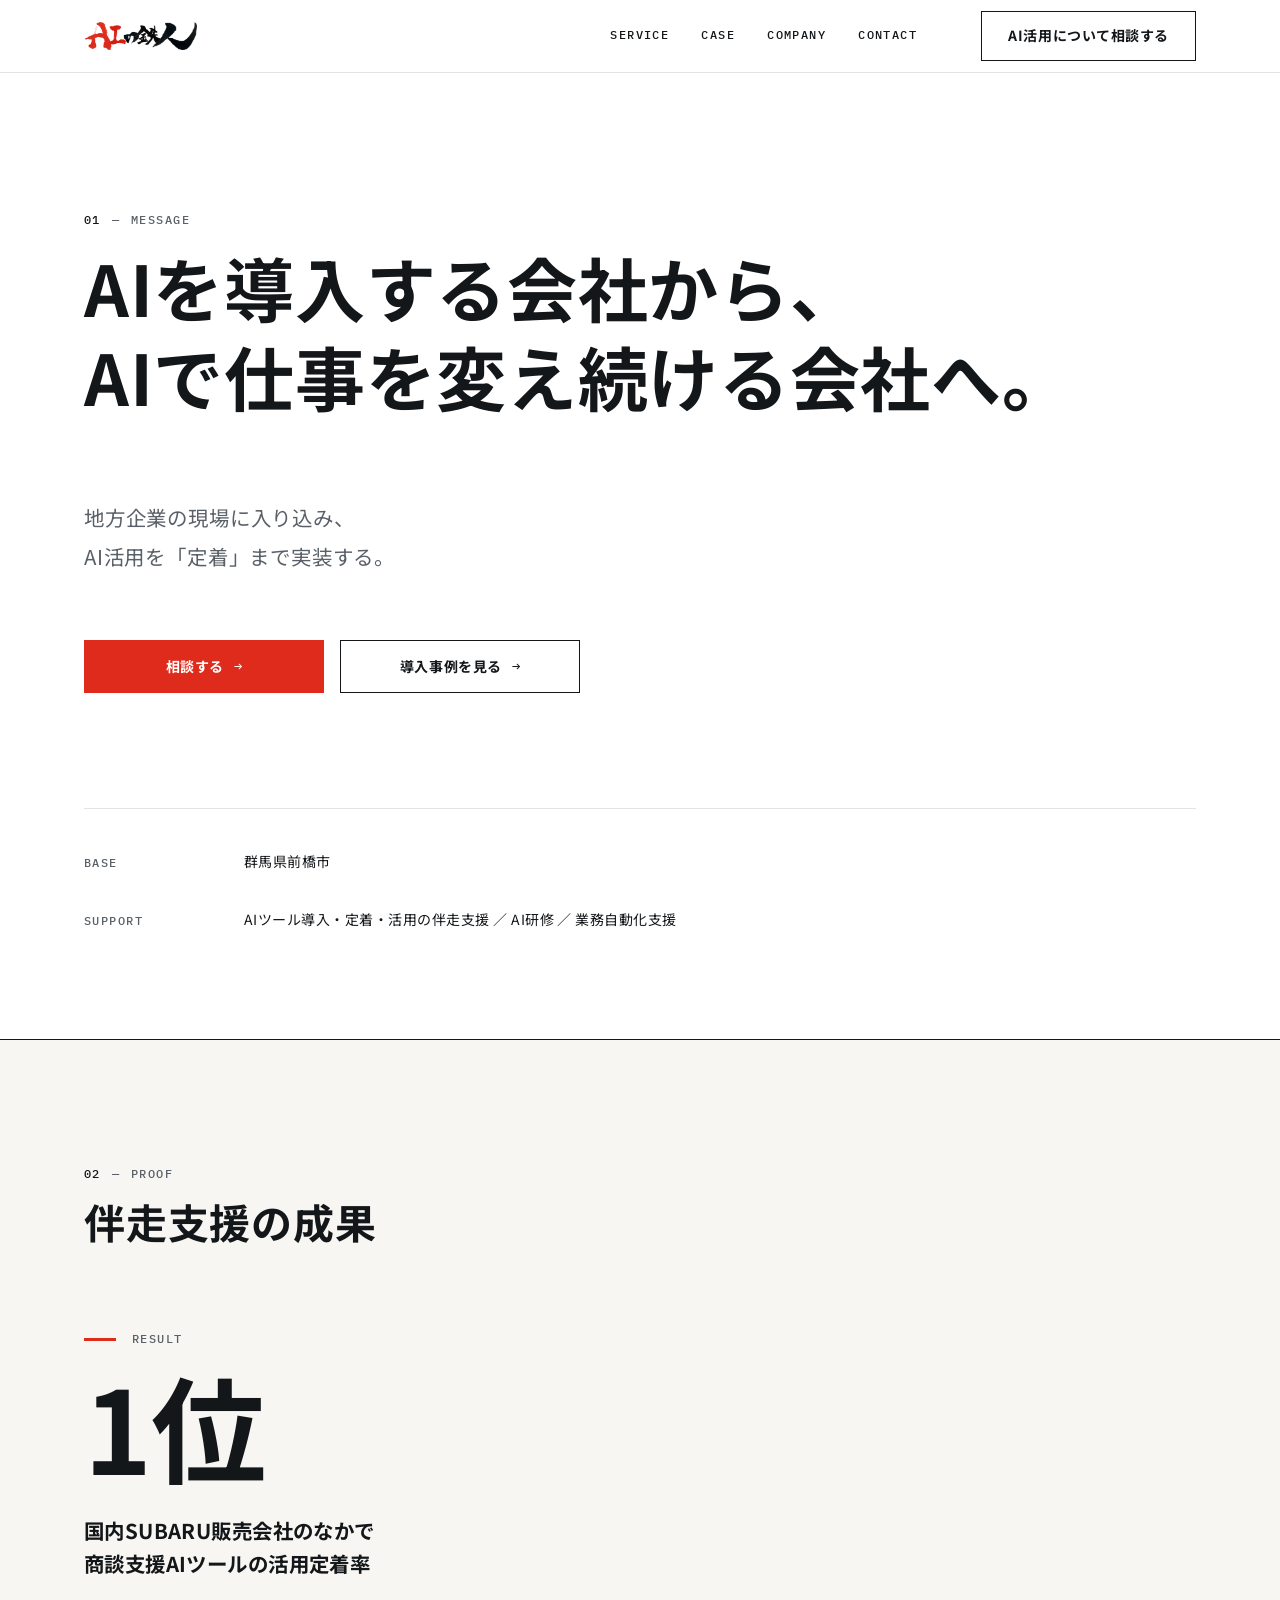
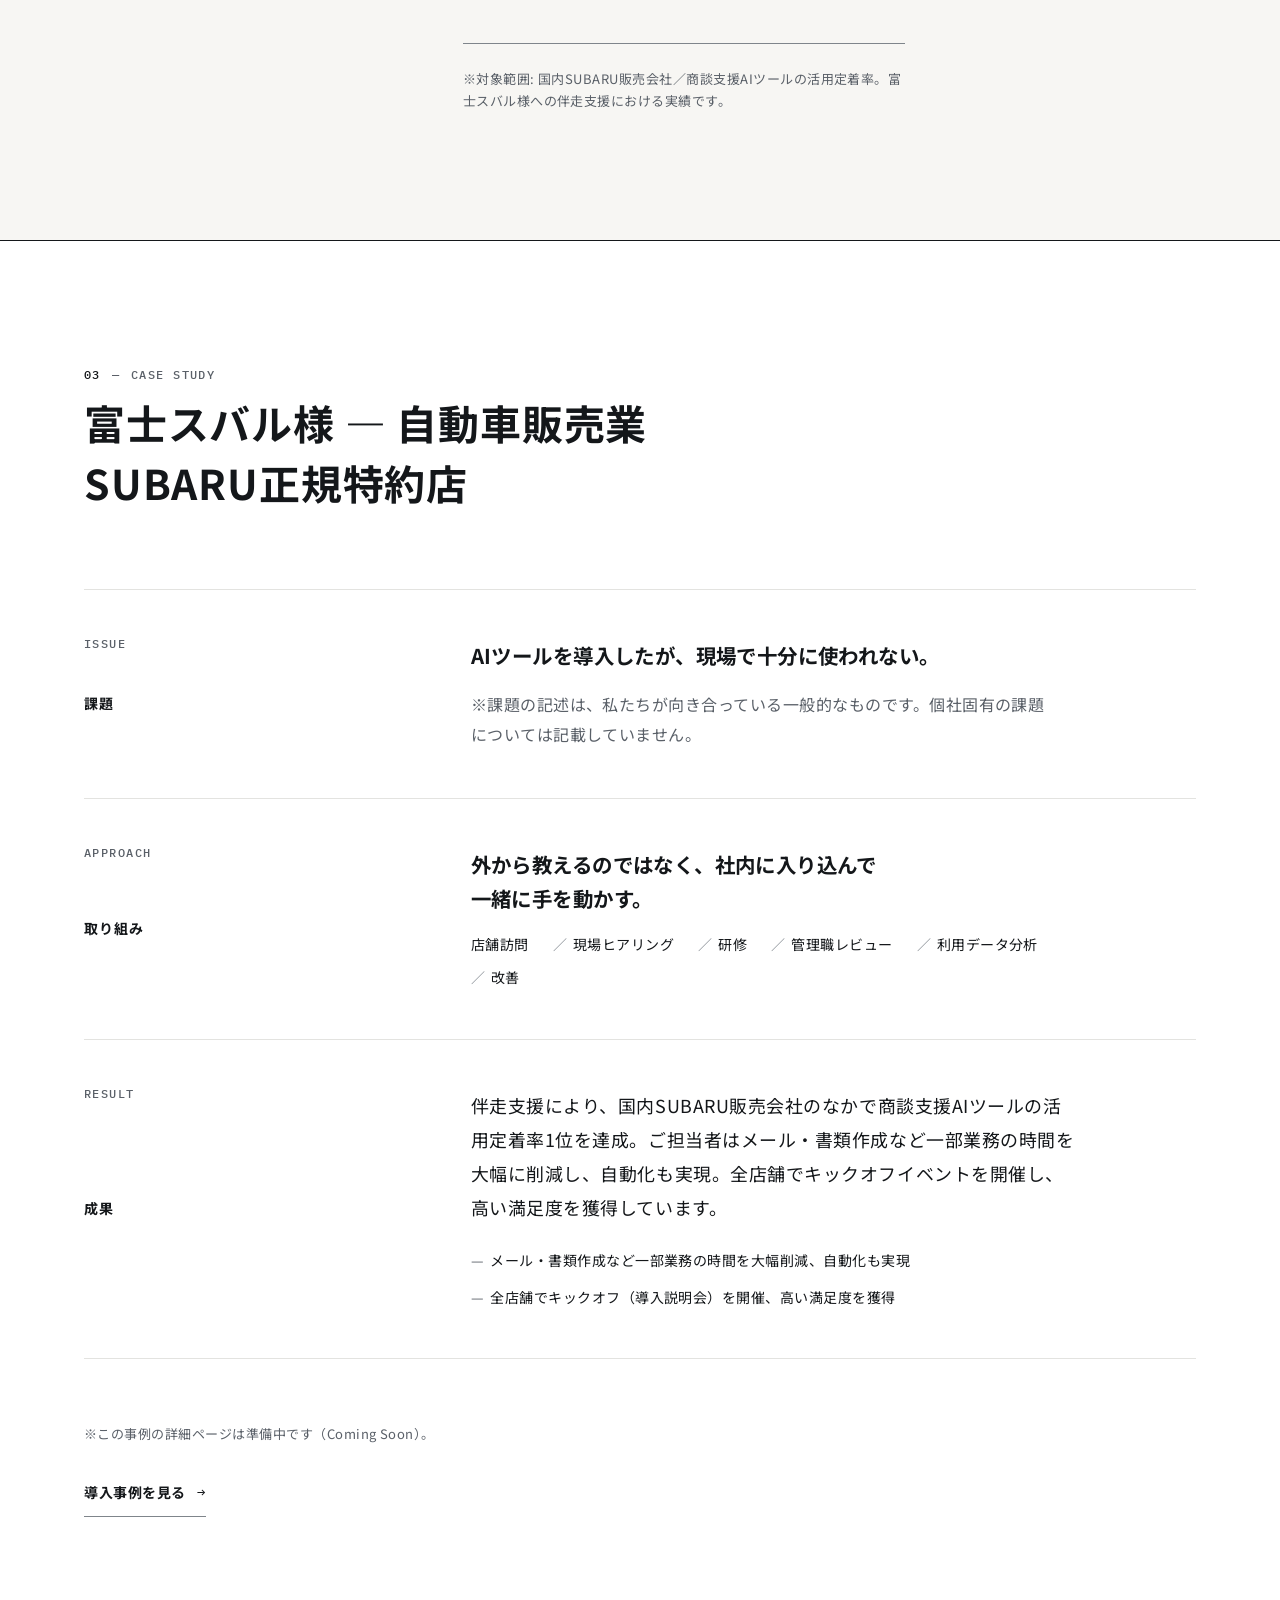
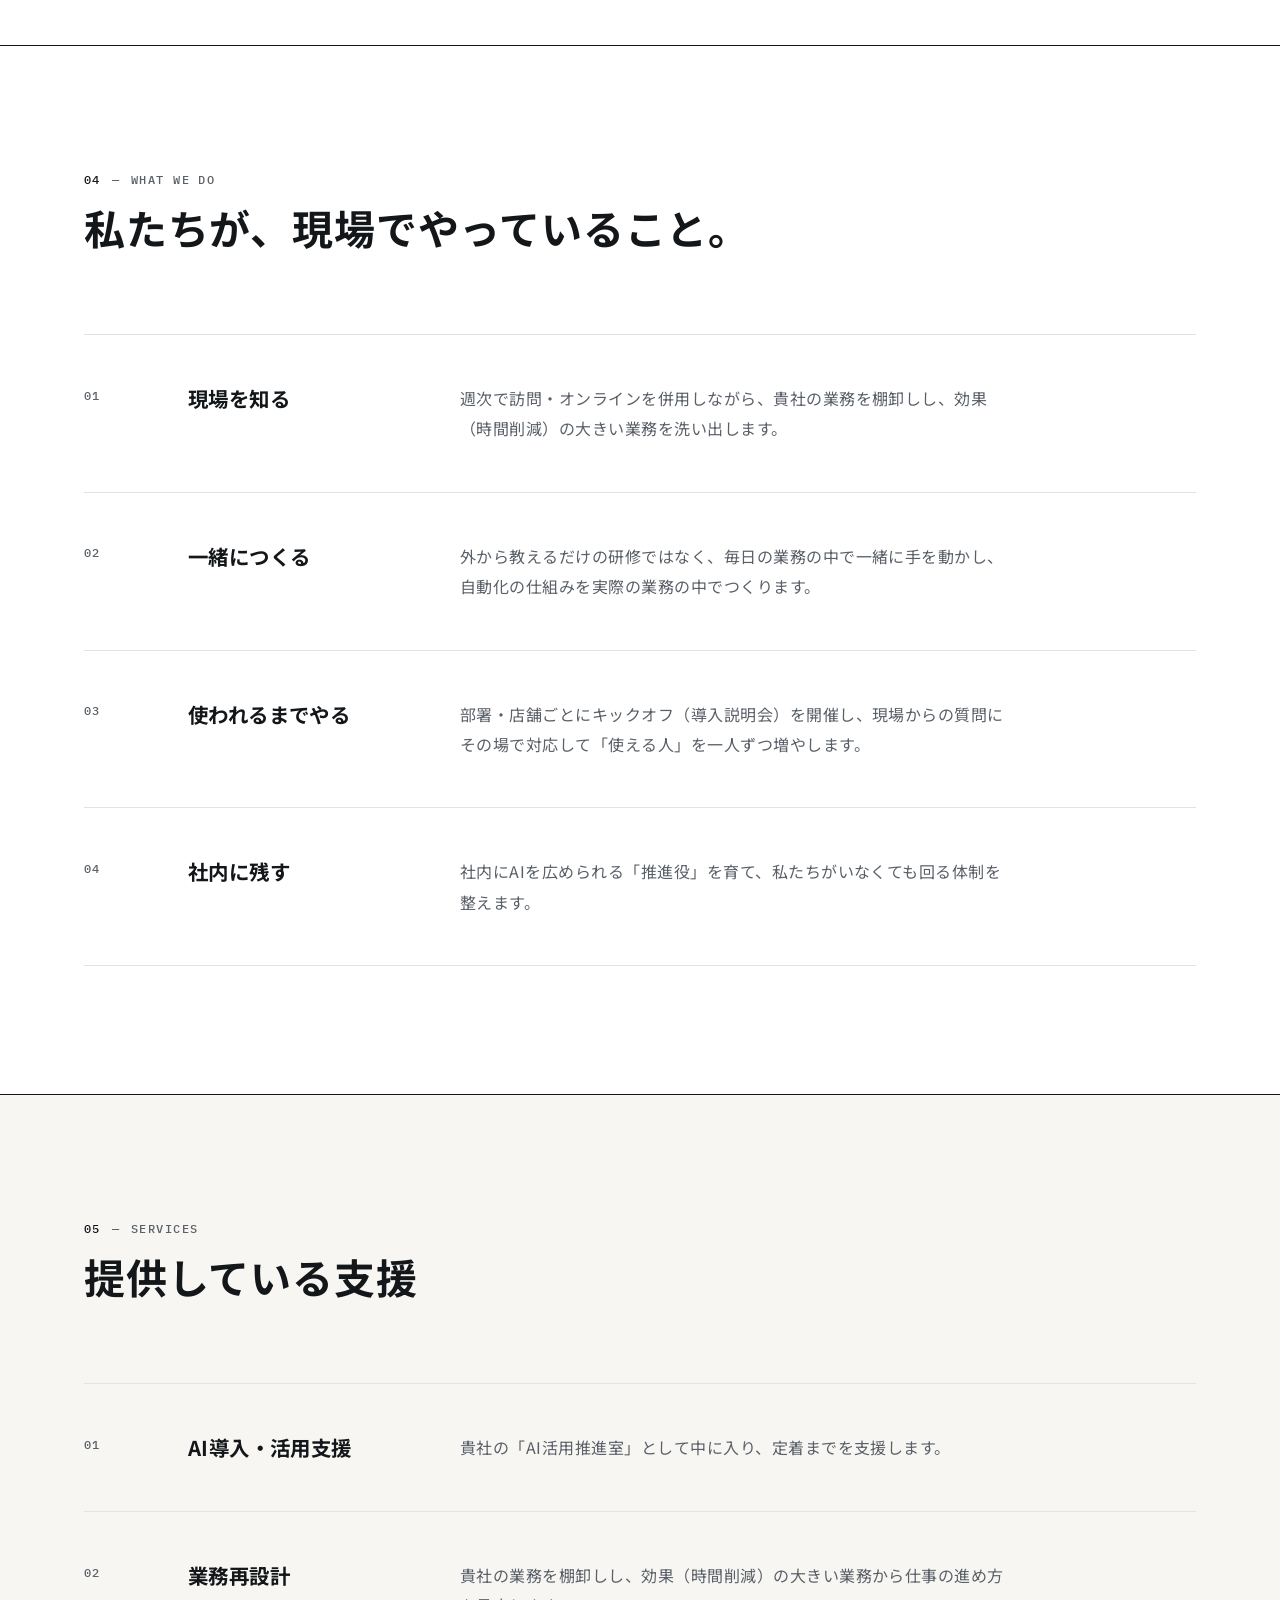
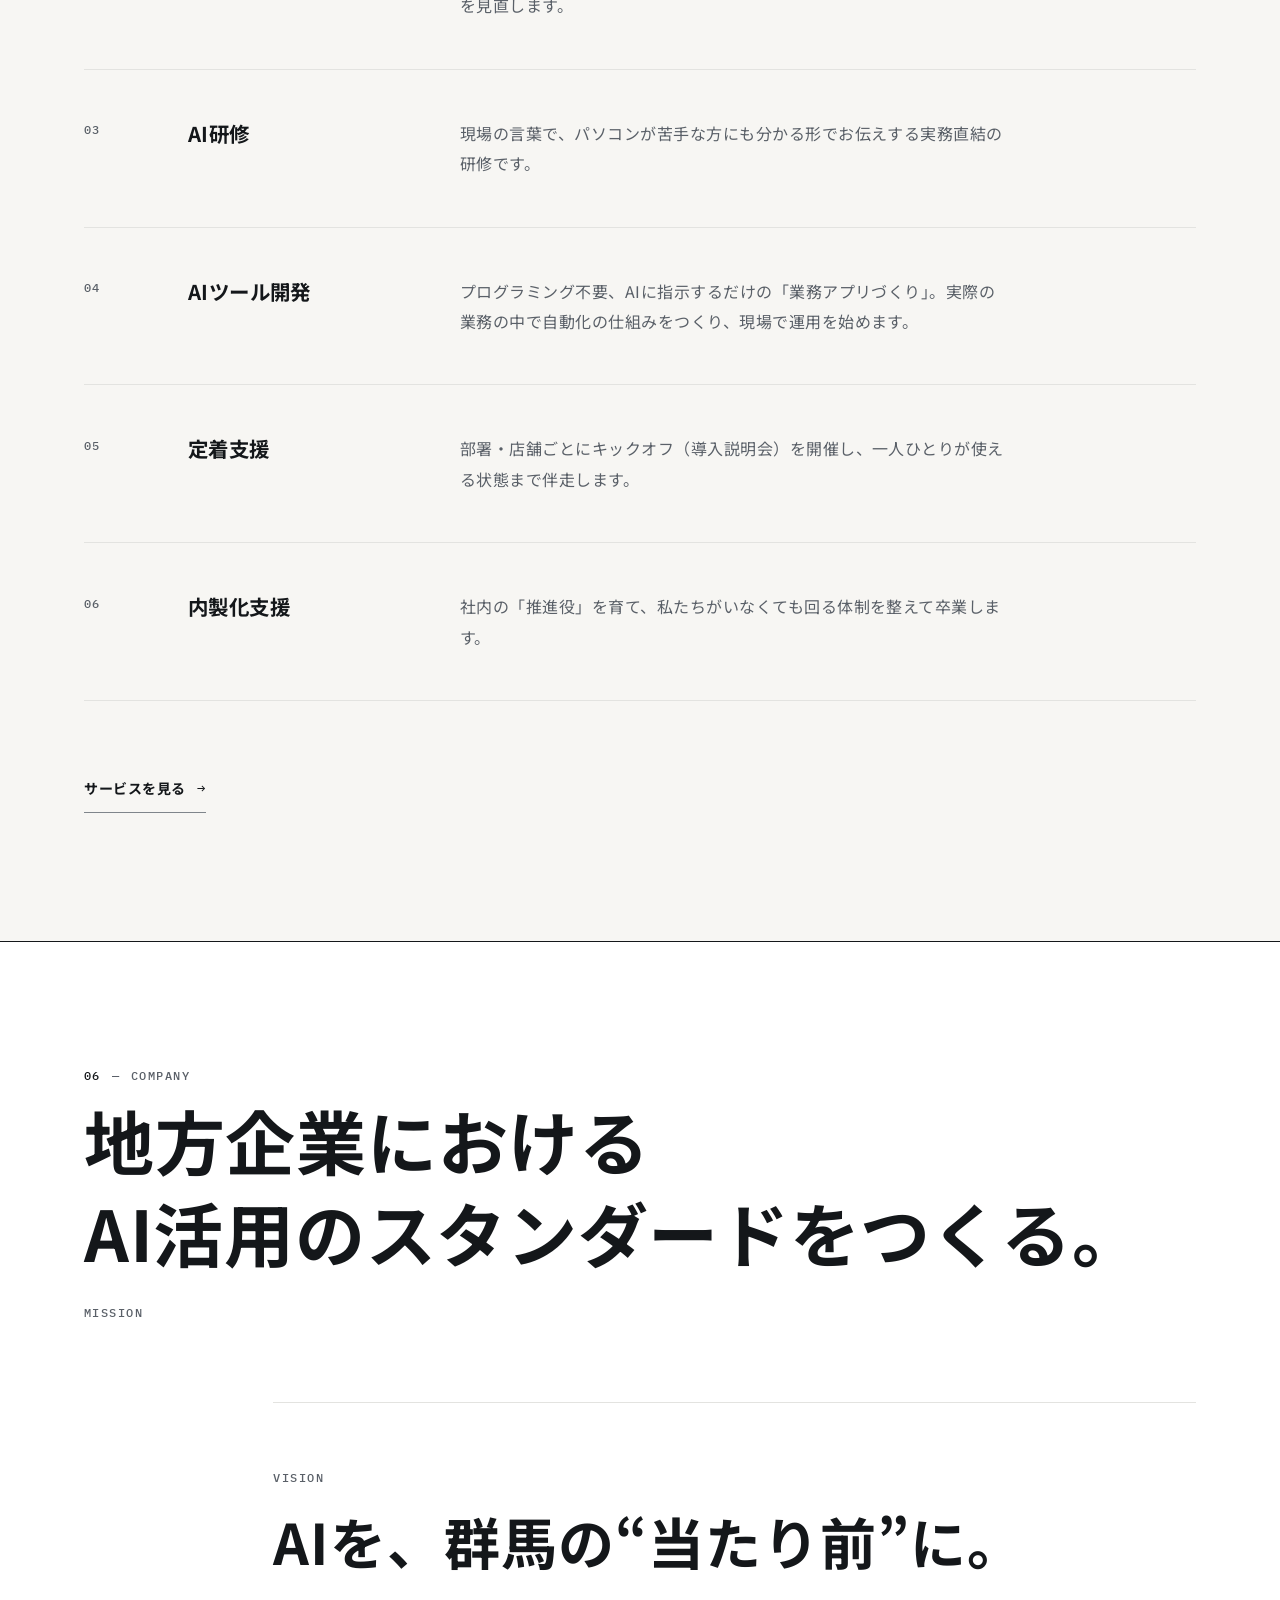
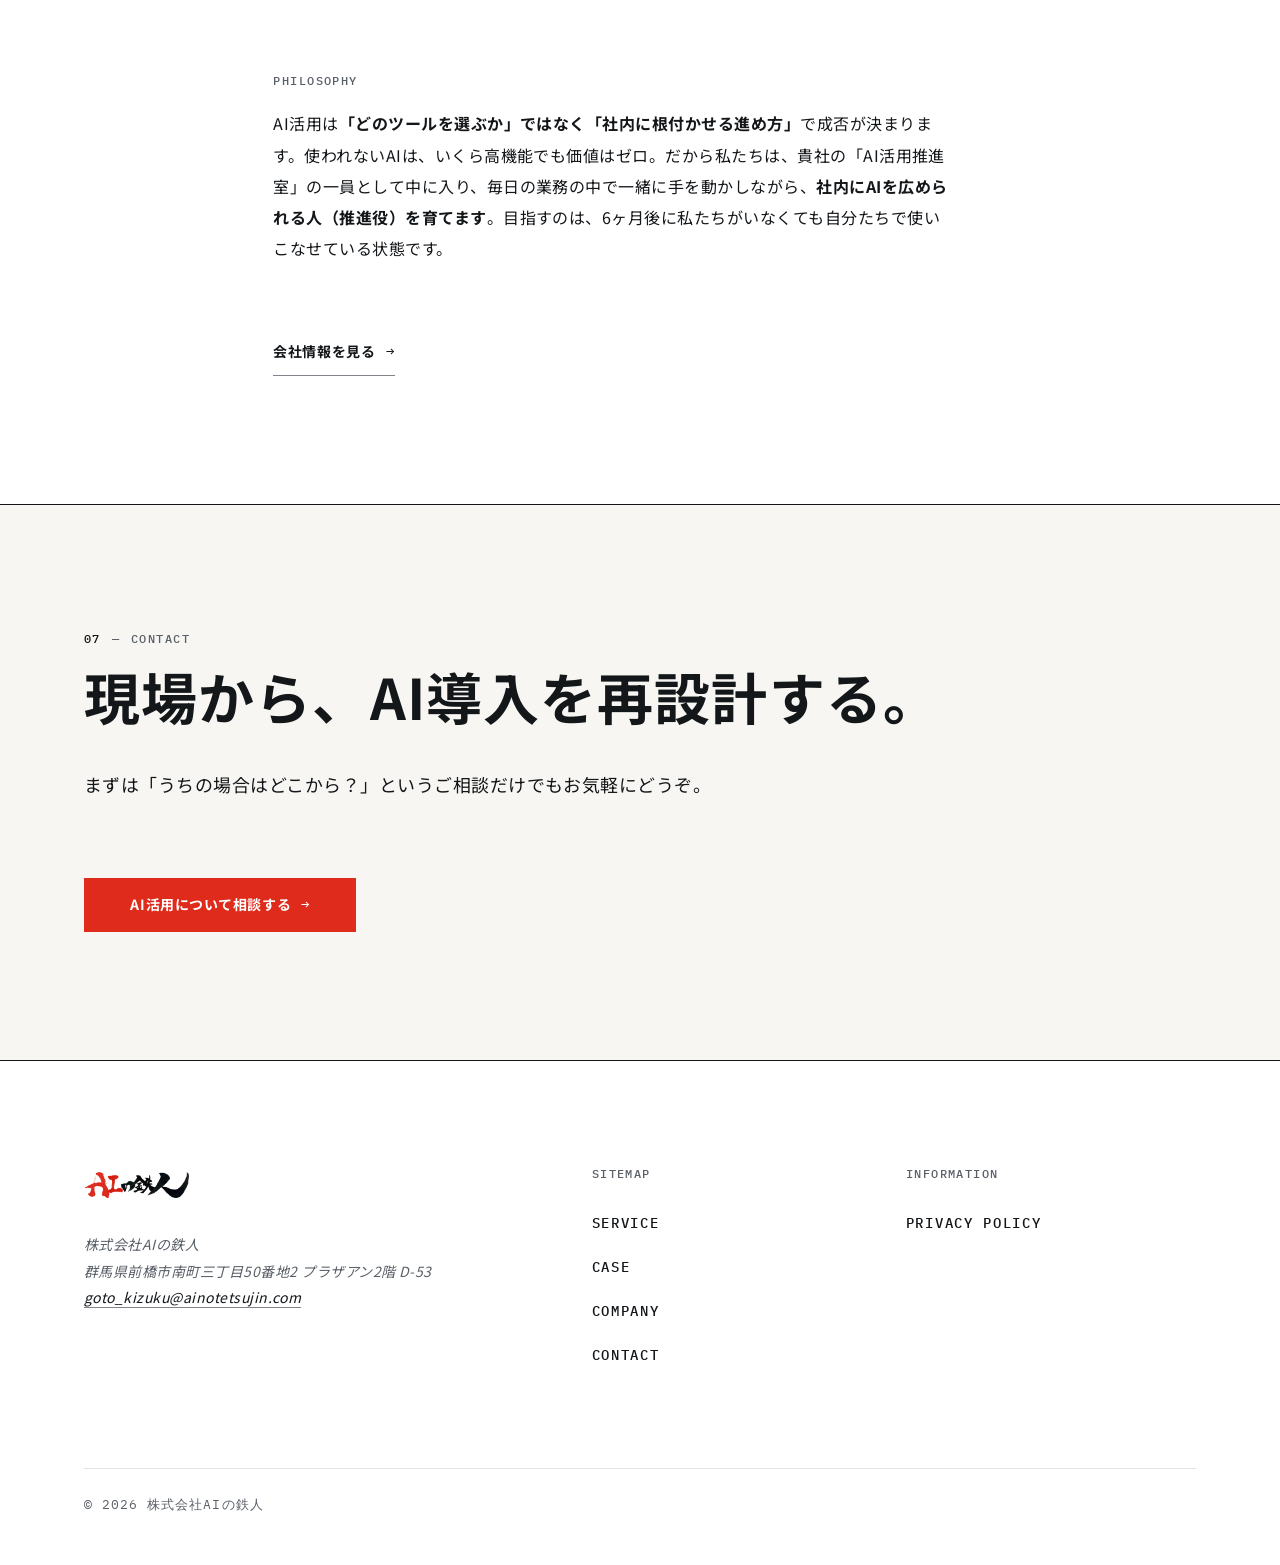
==== commit 0bc9f020: "feat: トップページ（Direction A）を仕上げ、DESIGN.md を v2 として確定する Direction A（Editorial）の正式採用を受けて、トップページを公開品質まで磨き" ====
--- a/index.html
+++ b/index.html
@@ -3,14 +3,24 @@
   <head>
     <meta charset="utf-8">
     <meta name="viewport" content="width=device-width, initial-scale=1">
-    <title>株式会社AIの鉄人｜地方企業のAI活用を、定着まで実装する</title>
-    <meta name="description" content="株式会社AIの鉄人は、地方企業の現場に入り込み、AI活用を「定着」まで実装する会社です。貴社の「AI活用推進室」として中に入り、毎日の業務の中で一緒に手を動かします。国内SUBARU販売会社のなかで商談支援AIツールの活用定着率1位の伴走実績。群馬県前橋市。">
-    <meta property="og:title" content="株式会社AIの鉄人｜地方企業のAI活用を、定着まで実装する">
-    <meta property="og:description" content="株式会社AIの鉄人は、地方企業の現場に入り込み、AI活用を「定着」まで実装する会社です。貴社の「AI活用推進室」として中に入り、毎日の業務の中で一緒に手を動かします。国内SUBARU販売会社のなかで商談支援AIツールの活用定着率1位の伴走実績。群馬県前橋市。">
+    <!--
+      meta の方針は SITE.md §3.4。トップのみ `社名｜提供価値の要約` の順で組む。
+      title / description に書ける事実は CONTENT.md の範囲のみ（§2.3 Sub / §2.4 Core
+      Position / §3.1 前置き文 / §4.1 確定表現 / §1 所在地）。
+      顧客名（富士スバル様）は掲載許諾が未確認【要確認 T-03】のため、
+      「現行サイト以上に社名の露出を増やさない」方針（CONTENT.md §4.4）に従い meta には出さない。
+    -->
+    <title>株式会社AIの鉄人｜地方企業の現場に入り、AI活用を定着まで実装する</title>
+    <meta name="description" content="株式会社AIの鉄人（群馬県前橋市）は、地方企業の現場に入り込み、AI活用を「定着」まで実装する会社です。貴社の「AI活用推進室」として中に入り、毎日の業務の中で一緒に手を動かします。伴走支援により、国内SUBARU販売会社のなかで商談支援AIツールの活用定着率1位を達成しました。">
+    <meta property="og:title" content="株式会社AIの鉄人｜地方企業の現場に入り、AI活用を定着まで実装する">
+    <meta property="og:description" content="株式会社AIの鉄人（群馬県前橋市）は、地方企業の現場に入り込み、AI活用を「定着」まで実装する会社です。貴社の「AI活用推進室」として中に入り、毎日の業務の中で一緒に手を動かします。伴走支援により、国内SUBARU販売会社のなかで商談支援AIツールの活用定着率1位を達成しました。">
     <meta property="og:type" content="website">
     <meta property="og:url" content="https://www.ainotetsujin.com/">
     <!-- TODO(CONTENT T-04): 専用OG画像（1200×630）が未作成のため、暫定でロゴを使用 -->
     <meta property="og:image" content="https://www.ainotetsujin.com/assets/img/logo-circle.png">
+    <meta property="og:image:width" content="480">
+    <meta property="og:image:height" content="407">
+    <meta property="og:image:alt" content="株式会社AIの鉄人 ロゴ">
     <meta property="og:site_name" content="株式会社AIの鉄人">
     <meta property="og:locale" content="ja_JP">
     <meta name="twitter:card" content="summary_large_image">
@@ -19,10 +29,25 @@
     <link rel="icon" href="assets/img/logo-circle.png" type="image/png">
     <link rel="preconnect" href="https://fonts.googleapis.com">
     <link rel="preconnect" href="https://fonts.gstatic.com" crossorigin>
-    <link href="https://fonts.googleapis.com/css2?family=IBM+Plex+Mono:wght@400;500&family=Noto+Sans+JP:wght@400;500;700&display=swap" rel="stylesheet">
+    <!--
+      Webフォント（DESIGN.md §3.1）
+      1) 読み込むウェイトは実際に使う分だけにする。日本語フォントは1ウェイトあたりの
+         転送量が大きい。Noto Sans JP は 400 / 700、IBM Plex Mono は 400 / 500。
+         Noto Sans JP 500 は CSS 上で使用箇所が無いため読み込まない。
+      2) CSS はレンダリングをブロックしないよう非同期で読み込む（media=print → onload）。
+         `display=swap` により、どのみち先にシステムフォントで描画されるため、
+         見え方の順序は変わらず初期表示だけが早くなる。JS 無効時は noscript で従来どおり。
+    -->
+    <link href="https://fonts.googleapis.com/css2?family=IBM+Plex+Mono:wght@400;500&family=Noto+Sans+JP:wght@400;700&display=swap" rel="stylesheet" media="print" onload="this.media='all'">
+    <noscript><link href="https://fonts.googleapis.com/css2?family=IBM+Plex+Mono:wght@400;500&family=Noto+Sans+JP:wght@400;700&display=swap" rel="stylesheet"></noscript>
     <link rel="stylesheet" href="assets/css/style.css">
+    <!--
+      `js` クラスは reveal の初期状態（不可視）を有効にするフラグ。
+      main.js の読み込みに失敗した場合はフラグを外し、コンテンツが不可視のまま
+      残らないようにする（発火しない場合の保険は main.js 側のタイムアウト）。
+    -->
     <script>document.documentElement.classList.add("js");</script>
-    <script src="assets/js/main.js" defer></script>
+    <script src="assets/js/main.js" defer onerror="document.documentElement.classList.remove('js')"></script>
     <script type="application/ld+json">
       {
         "@context": "https://schema.org",
@@ -53,8 +78,10 @@
 
     <!-- =====================================================================
          Header（SITE.md §3.1）
-         ナビの遷移先は SITE.md の計画パス。下層ページは Phase 5-6 で実装するため
-         現時点では 404 になる。NEWS は【要確認 T-28】のため項目を出さない。
+         ナビの遷移先は SITE.md の計画パス。下層ページは Phase 5-6 で `renewal` 上に
+         実装し、Phase 7 で main へ一括リリースする（SITE.md §2.2.1 リリース戦略）ため、
+         本番公開時点でリンク切れは発生しない。renewal ブランチ単体のプレビューでは
+         404 になる。NEWS は【要確認 T-28】のため項目を出さない。
          ===================================================================== -->
     <header class="site-header">
       <div class="container site-header__inner">
@@ -83,7 +110,24 @@
     <main id="main">
 
       <!-- ===================================================================
-           SITE.md §4.1 No.01 — Hero
+           セクション連番の方針（SITE.md §4.1）
+           SITE.md の設計番号 01〜09 のうち、06 Method【T-23】と 08 People【T-24】は
+           未確定のため実装しない。画面に出す mono ラベルの連番は、実装したセクション
+           だけを 01 から通しで振り直す（欠番を見せない）。対応表は下記のとおり。
+
+             表示 01 = SITE.md No.01 Hero
+             表示 02 = SITE.md No.02 Proof
+             表示 03 = SITE.md No.03 Case Study
+             表示 04 = SITE.md No.04 What We Do
+             表示 05 = SITE.md No.05 Services
+             表示 06 = SITE.md No.07 Company / Philosophy
+             表示 07 = SITE.md No.09 CTA
+
+           未実装セクションを実装する際は、この対応表と表示連番を同時に更新する。
+           =================================================================== -->
+
+      <!-- ===================================================================
+           SITE.md §4.1 No.01 — Hero（表示連番 01）
            Main / Sub は CONTENT.md §2.3 の確定コピー（改行位置を含む）
            =================================================================== -->
       <section class="section hero" aria-labelledby="hero-title">
@@ -93,9 +137,14 @@
             <span aria-hidden="true">—</span>
             <span>MESSAGE</span>
           </p>
+          <!--
+            確定コピーの文言と指定改行位置（外側 span = 1行）は変更しない。
+            内側の .nobr は「意味の切れ目でのみ折り返す」ための改行制御
+            （DESIGN.md §3.4）。375/390px 幅で行末に孤立文字が出るのを防ぐ。
+          -->
           <h1 class="hero__title" id="hero-title">
-            <span>AIを導入する会社から、</span>
-            <span>AIで仕事を変え続ける会社へ。</span>
+            <span><span class="nobr">AIを導入する</span><span class="nobr">会社から、</span></span>
+            <span><span class="nobr">AIで仕事を</span><span class="nobr">変え続ける</span><span class="nobr">会社へ。</span></span>
           </h1>
           <p class="hero__sub">
             <span>地方企業の現場に入り込み、</span>
@@ -122,7 +171,7 @@
       </section>
 
       <!-- ===================================================================
-           SITE.md §4.1 No.02 — Proof
+           SITE.md §4.1 No.02 — Proof（表示連番 02）
            数値は CONTENT.md §4.1〜§4.2 の確定表現のみ。対象範囲の注釈を必ず併記する
            =================================================================== -->
       <section class="section section--subtle" id="proof" aria-labelledby="proof-title">
@@ -158,7 +207,7 @@
       </section>
 
       <!-- ===================================================================
-           SITE.md §4.1 No.03 — Case Study
+           SITE.md §4.1 No.03 — Case Study（表示連番 03）
            詳細ページ /case/fuji-subaru/ は保留（SITE.md §4.3・§4.4 の決定）。
            リンクを作らず、導線は /case/ 一覧へ向ける
            =================================================================== -->
@@ -170,7 +219,7 @@
               <span aria-hidden="true">—</span>
               <span>CASE STUDY</span>
             </p>
-            <h2 class="section__title" id="case-title">富士スバル様 — 自動車販売業 SUBARU正規特約店</h2>
+            <h2 class="section__title" id="case-title"><span class="nobr">富士スバル様</span> <span class="nobr">— 自動車販売業</span> <span class="nobr">SUBARU正規特約店</span></h2>
           </div>
 
           <!-- PHOTO: 店舗でのキックオフ（導入説明会）の様子（3:2） -->
@@ -182,7 +231,7 @@
                 <span class="case__block-label-ja">課題</span>
               </h3>
               <div class="case__block-inner">
-                <p class="case__block-title">AIツールを導入したが、現場で十分に使われない。</p>
+                <p class="case__block-title"><span class="nobr">AIツールを導入したが、</span><span class="nobr">現場で十分に使われない。</span></p>
                 <p class="case__block-body">※課題の記述は、私たちが向き合っている一般的なものです。個社固有の課題については記載していません。</p>
               </div>
             </div>
@@ -193,7 +242,7 @@
                 <span class="case__block-label-ja">取り組み</span>
               </h3>
               <div class="case__block-inner">
-                <p class="case__block-title">外から教えるのではなく、社内に入り込んで一緒に手を動かす。</p>
+                <p class="case__block-title"><span class="nobr">外から教えるのではなく、</span><span class="nobr">社内に入り込んで</span><span class="nobr">一緒に手を動かす。</span></p>
                 <ul class="case__tags">
                   <li>店舗訪問</li>
                   <li>現場ヒアリング</li>
@@ -228,7 +277,7 @@
       </section>
 
       <!-- ===================================================================
-           SITE.md §4.1 No.04 — What We Do
+           SITE.md §4.1 No.04 — What We Do（表示連番 04）
            カードにせず連番付きリストで組む（DESIGN.md §6.4）
            =================================================================== -->
       <section class="section" id="what-we-do" aria-labelledby="wwd-title">
@@ -270,7 +319,7 @@
       </section>
 
       <!-- ===================================================================
-           SITE.md §4.1 No.05 — Services
+           SITE.md §4.1 No.05 — Services（表示連番 05）
            6区分は CONTENT.md §3.2（T-20 承認済み）。説明は §3.1・§7.4 の範囲を超えない
            =================================================================== -->
       <section class="section section--subtle" id="service" aria-labelledby="service-title">
@@ -330,7 +379,7 @@
       -->
 
       <!-- ===================================================================
-           SITE.md §4.1 No.07 — Company / Philosophy
+           SITE.md §4.1 No.07 — Company / Philosophy（表示連番 06）
            Mission / Vision は CONTENT.md §2.1 / §2.2 の確定コピー（改行・引用符を含む）
            =================================================================== -->
       <section class="section" id="company" aria-labelledby="mission-title">
@@ -343,7 +392,7 @@
             </p>
             <h2 class="mission__title" id="mission-title">
               <span>地方企業における</span>
-              <span>AI活用のスタンダードをつくる。</span>
+              <span><span class="nobr">AI活用の</span><span class="nobr">スタンダードを</span><span class="nobr">つくる。</span></span>
             </h2>
             <p class="mono mission__caption">MISSION</p>
           </div>
@@ -352,7 +401,7 @@
 
           <div class="vision offset-2 reveal">
             <p class="mono">VISION</p>
-            <h3 class="vision__title">AIを、群馬の“当たり前”に。</h3>
+            <h3 class="vision__title"><span class="nobr">AIを、</span><span class="nobr">群馬の</span><span class="nobr">“当たり前”に。</span></h3>
           </div>
 
           <div class="philosophy offset-2 reveal">
@@ -374,7 +423,7 @@
       -->
 
       <!-- ===================================================================
-           SITE.md §4.1 No.09 — CTA
+           SITE.md §4.1 No.09 — CTA（表示連番 07）
            見出しは CONTENT.md §2.3 の別案（ブランドコピー）、リードは §6.2 の確定コピー
            =================================================================== -->
       <section class="section section--subtle" id="contact" aria-labelledby="cta-title">
@@ -385,7 +434,7 @@
               <span aria-hidden="true">—</span>
               <span>CONTACT</span>
             </p>
-            <h2 class="cta__title" id="cta-title">現場から、AI導入を再設計する。</h2>
+            <h2 class="cta__title" id="cta-title"><span class="nobr">現場から、</span><span class="nobr">AI導入を</span><span class="nobr">再設計する。</span></h2>
             <p class="cta__lead">まずは「うちの場合はどこから？」というご相談だけでもお気軽にどうぞ。</p>
           </div>
           <div class="cta__actions reveal">
--- a/assets/css/style.css
+++ b/assets/css/style.css
@@ -2,8 +2,8 @@
 
 /* ==========================================================================
    株式会社AIの鉄人 — コーポレートサイト
-   Direction A : Editorial（Takram寄り）
-   DESIGN.md v1 に準拠。[暫定]値からの変更点は PR / 報告に列挙する。
+   Direction A : Editorial（Takram寄り／Phase 3 で採用決定）
+   DESIGN.md v2（Phase 4 で確定）に準拠。
    構成:
      1. Tokens
      2. Base
@@ -14,6 +14,7 @@
      7. Sections 01-07
      8. Footer
      9. Motion / Reduced motion
+    10. Print
    ========================================================================== */
 
 /* ==========================================================================
@@ -48,7 +49,14 @@
   --font-mono: "IBM Plex Mono", ui-monospace, "SF Mono", Menlo, monospace;
 
   /* --- Type scale（DESIGN.md §3.3。Direction A で display / h2 を調整） --- */
-  --fs-display: clamp(2rem, 5.6vw, 5.5rem);
+  /*
+   * --fs-display の上下限は、Hero H1 と Mission の確定コピー（指定改行位置）が
+   * 検証幅すべてで破綻しないように決めた実測値。
+   *   下限 28px : 375px 幅で「AI活用のスタンダードを」が1行に収まる最大サイズ
+   *   上限 70px : 1240px コンテナ（内寸1112px）で
+   *               「AI活用のスタンダードをつくる。」が1行に収まる最大サイズ
+   */
+  --fs-display: clamp(1.75rem, 5.6vw, 4.375rem);
   --fs-num:     clamp(3.5rem, 9vw, 8rem);
   --fs-h1:      clamp(2rem, 4.4vw, 3.5rem);
   --fs-h2:      clamp(1.75rem, 3.2vw, 2.75rem);
@@ -116,6 +124,17 @@
   scroll-behavior: smooth;
 }
 
+/*
+ * アンカー着地時の余白（DESIGN.md §8.2）。
+ * ヘッダーは static で確定したため、96px ではなく 32px（--space-6）で足りる。
+ * 旧サイトのページ内アンカー（#service / #case / #company / #contact）が
+ * 外部から参照されている可能性があるため維持する（SITE.md §3.5）。
+ */
+.section[id],
+#main {
+  scroll-margin-block-start: var(--space-6);
+}
+
 body {
   margin: 0;
   background: var(--bg);
@@ -264,6 +283,17 @@
   text-transform: uppercase;
 }
 
+/*
+ * 改行制御（DESIGN.md §3.4 / §3.2「見出しは word-break と幅制御を優先する」）。
+ * 日本語は任意の文字間で折り返せてしまうため、見出しでは意味の切れ目を .nobr で
+ * まとめ、そこ以外では折り返さないようにする。<br> を増やさずに行末の孤立文字
+ * （「社へ。」だけが次行に落ちる等）を防ぐのが目的で、文言は一切変えない。
+ * 幅が足りないときは .nobr の境界で折り返す。
+ */
+.nobr {
+  white-space: nowrap;
+}
+
 /* ==========================================================================
    5. Components
    ========================================================================== */
@@ -482,7 +512,16 @@
   width: 100%;
 }
 
-@media (min-width: 769px) {
+/*
+ * 横並びナビへの切り替えは lg（1024px）から。
+ * 769px から横並びにすると、ロゴ + ナビ4項目 + CTA が 689px の内寸に収まりきらず
+ * 窮屈になっていた（769px 実測で余白 20px 強）。DESIGN.md §9.1 [確定] の
+ * ブレークポイント4点（480 / 768 / 1024 / 1440）以外を増やさない原則にも合わせ、
+ * 769px のクエリを廃止して 1024px に統合した。
+ * DESIGN.md §6.7 の「≤768px はハンバーガー」は満たしたうえで、
+ * 適用範囲を ≤1023px まで広げている（上位互換）。
+ */
+@media (min-width: 1024px) {
   .site-header__inner {
     gap: var(--space-6);
   }
@@ -500,14 +539,14 @@
     display: flex;
     flex: 0 0 auto;
     align-items: center;
-    gap: var(--space-6);
+    gap: var(--space-8);
     padding: 0;
     border: 0;
   }
 
   .site-nav__list {
     flex-direction: row;
-    gap: var(--space-5);
+    gap: var(--space-6);
   }
 
   .site-nav__list a {
@@ -528,21 +567,6 @@
   .site-nav__cta .btn {
     width: auto;
     min-height: 44px;
-    padding: 12px 20px;
-    font-size: var(--fs-caption);
-  }
-}
-
-@media (min-width: 1024px) {
-  .site-nav {
-    gap: var(--space-8);
-  }
-
-  .site-nav__list {
-    gap: var(--space-6);
-  }
-
-  .site-nav__cta .btn {
     padding: 14px 26px;
     font-size: var(--fs-small);
   }
@@ -567,7 +591,7 @@
   letter-spacing: 0.01em;
 }
 
-.hero__title span {
+.hero__title > span {
   display: block;
 }
 
@@ -580,7 +604,7 @@
   color: var(--ink-muted);
 }
 
-.hero__sub span {
+.hero__sub > span {
   display: block;
 }
 
@@ -681,7 +705,7 @@
   letter-spacing: 0.02em;
 }
 
-.proof__desc span {
+.proof__desc > span {
   display: block;
 }
 
@@ -842,7 +866,7 @@
   letter-spacing: 0.01em;
 }
 
-.mission__title span {
+.mission__title > span {
   display: block;
 }
 
@@ -928,6 +952,13 @@
 .site-footer__grid {
   display: grid;
   gap: clamp(48px, 6vw, 72px);
+}
+
+/* 単独リンクのタップターゲットを 44px 以上にする（DESIGN.md §10.1） */
+.site-footer__logo {
+  display: inline-flex;
+  align-items: center;
+  min-height: 44px;
 }
 
 .site-footer__logo img {
@@ -1023,3 +1054,69 @@
     transform: none;
   }
 }
+
+/* ==========================================================================
+   10. Print
+   画面用の演出（reveal のフェードイン・アクセント面・ナビ）を落とし、
+   本文と会社情報が確実に紙に出る状態にする。
+   ========================================================================== */
+
+@media print {
+  @page {
+    margin: 14mm;
+  }
+
+  html {
+    scroll-behavior: auto;
+  }
+
+  body {
+    background: #fff;
+    color: #000;
+    overflow-x: visible;
+  }
+
+  /* IntersectionObserver が発火しないまま印刷されても本文が消えないようにする */
+  .js .reveal {
+    opacity: 1 !important;
+    transform: none !important;
+  }
+
+  .skip-link,
+  .menu-toggle,
+  .site-nav {
+    display: none !important;
+  }
+
+  .section,
+  .hero {
+    padding-block: var(--space-6);
+  }
+
+  .section--subtle {
+    background: transparent;
+  }
+
+  /* 項目の途中で改ページさせない */
+  .idx__item,
+  .case__block,
+  .hero__meta-row,
+  .site-footer {
+    break-inside: avoid;
+  }
+
+  /* アクセント面のベタ塗りを避け、枠線で示す */
+  .btn,
+  .btn--primary {
+    min-height: 0;
+    padding: 4px 10px;
+    border: 1px solid #000;
+    background: transparent;
+    color: #000;
+  }
+
+  .btn__arrow,
+  .tlink__arrow {
+    display: none;
+  }
+}
